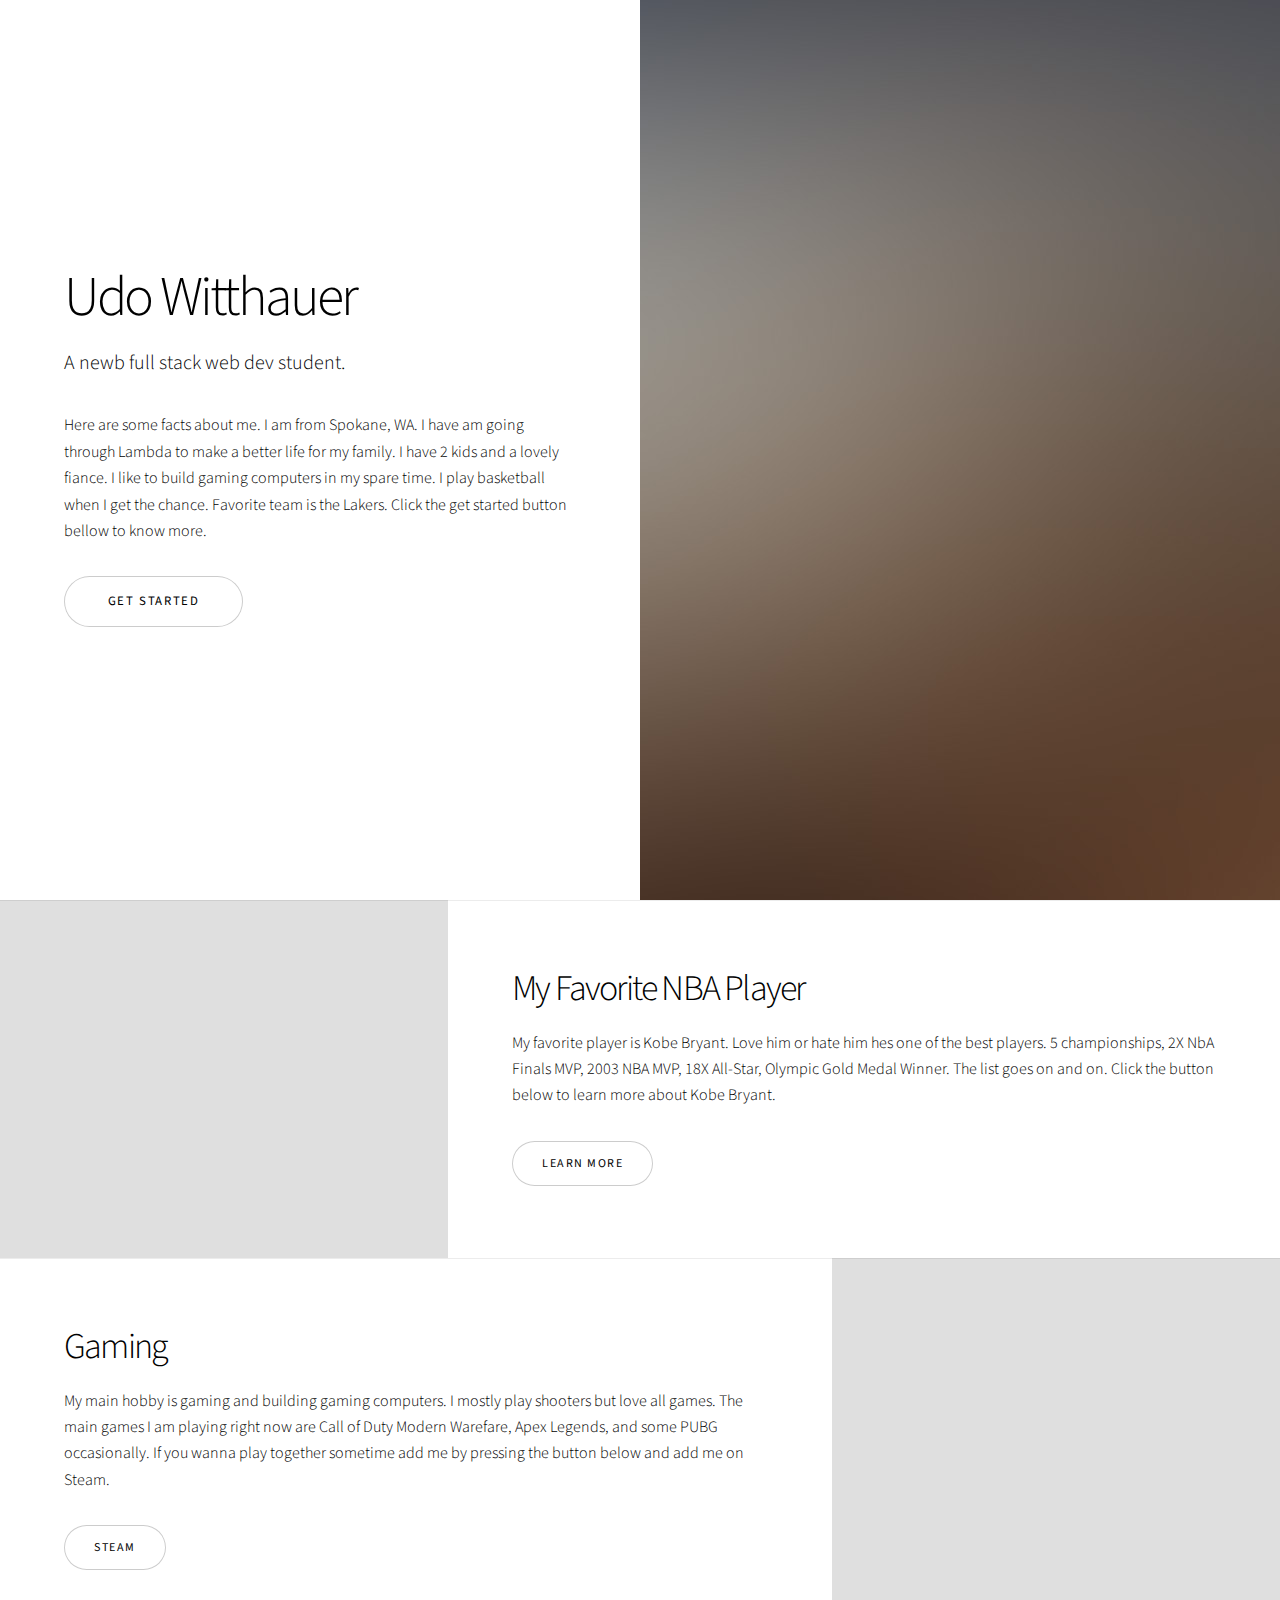
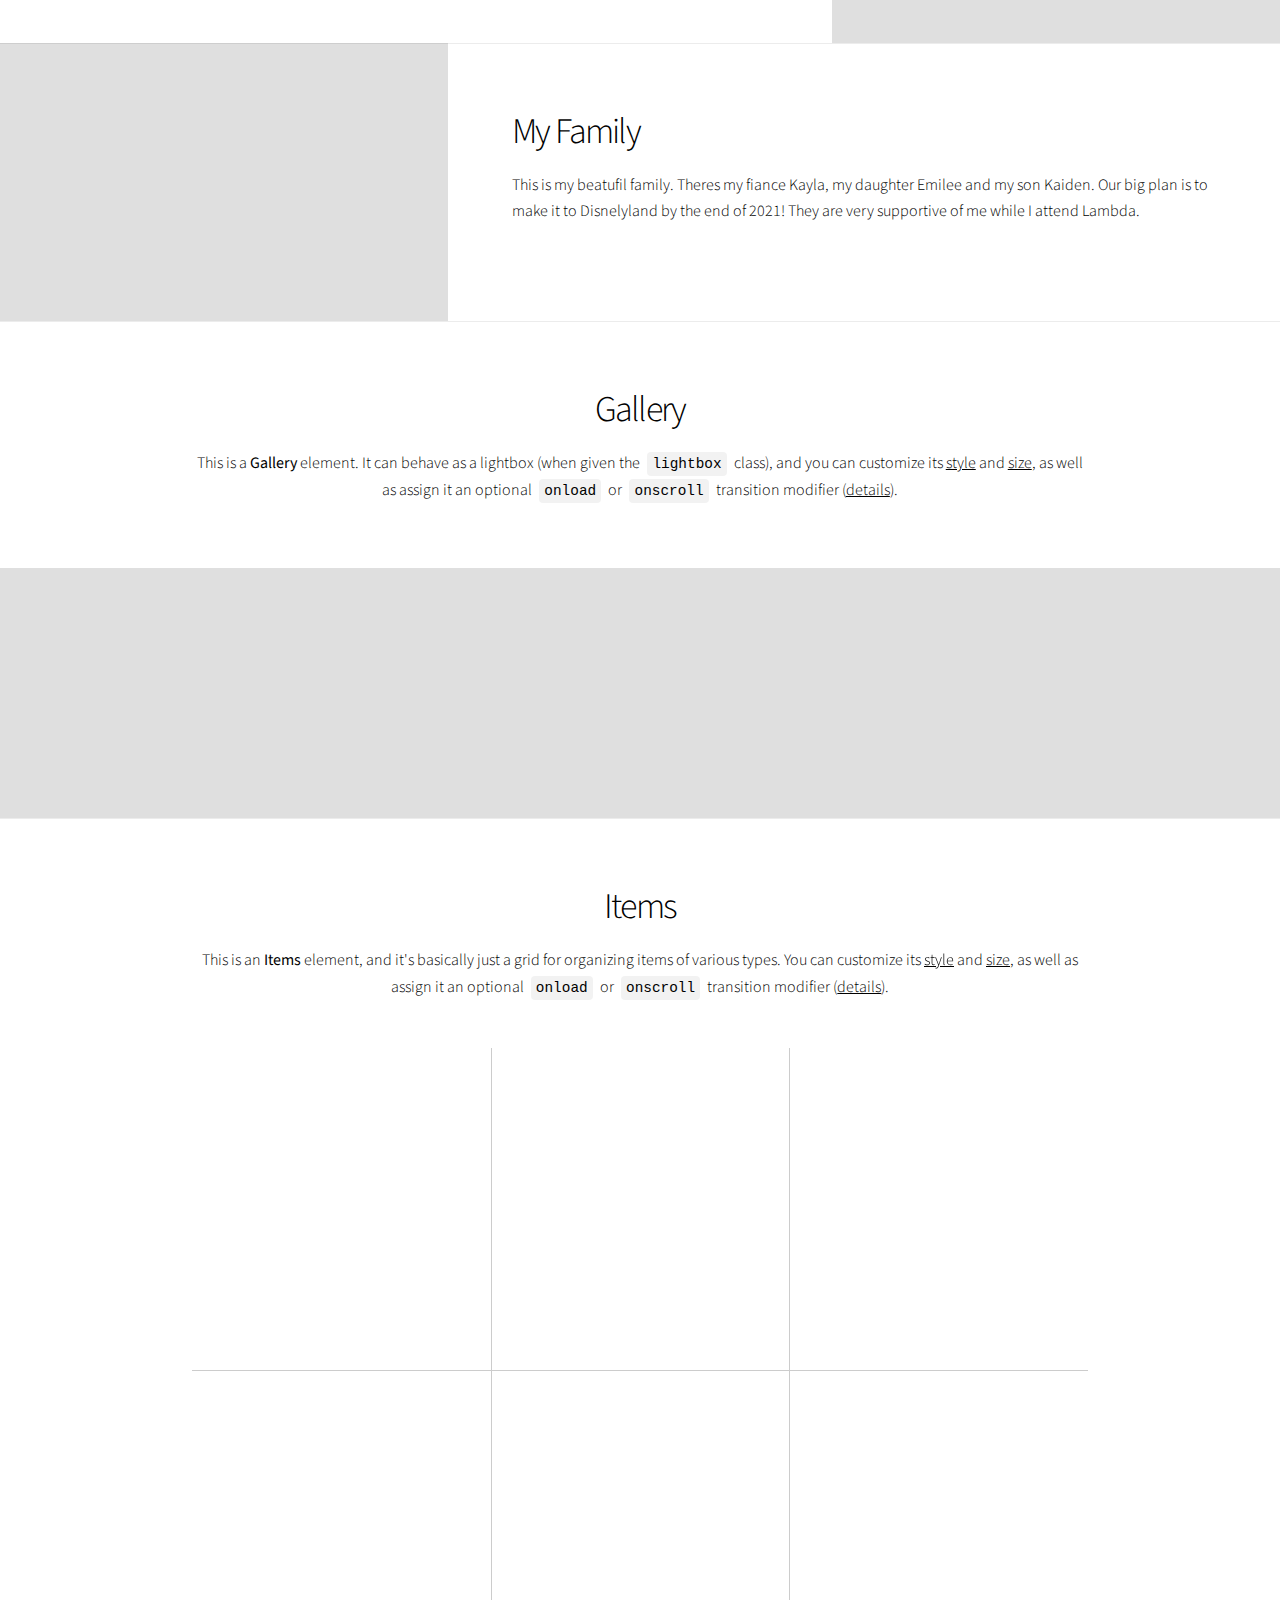
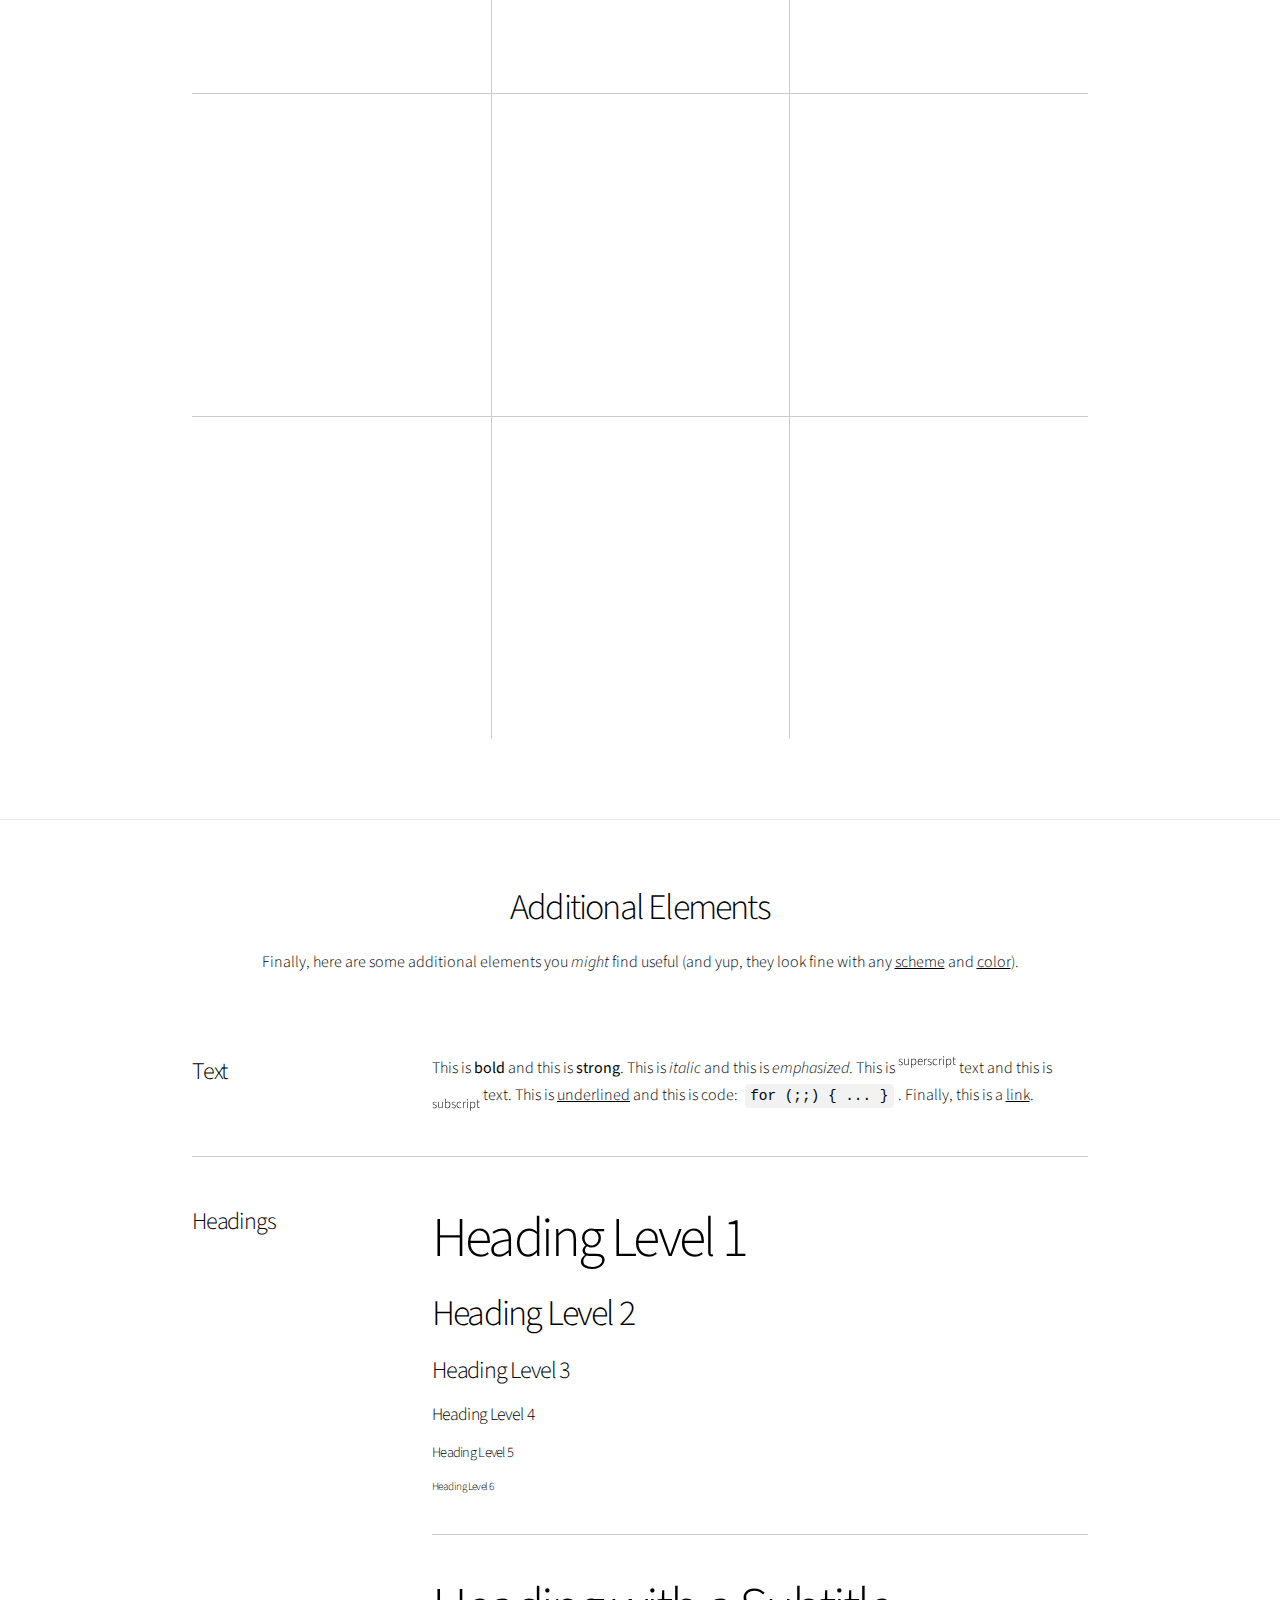
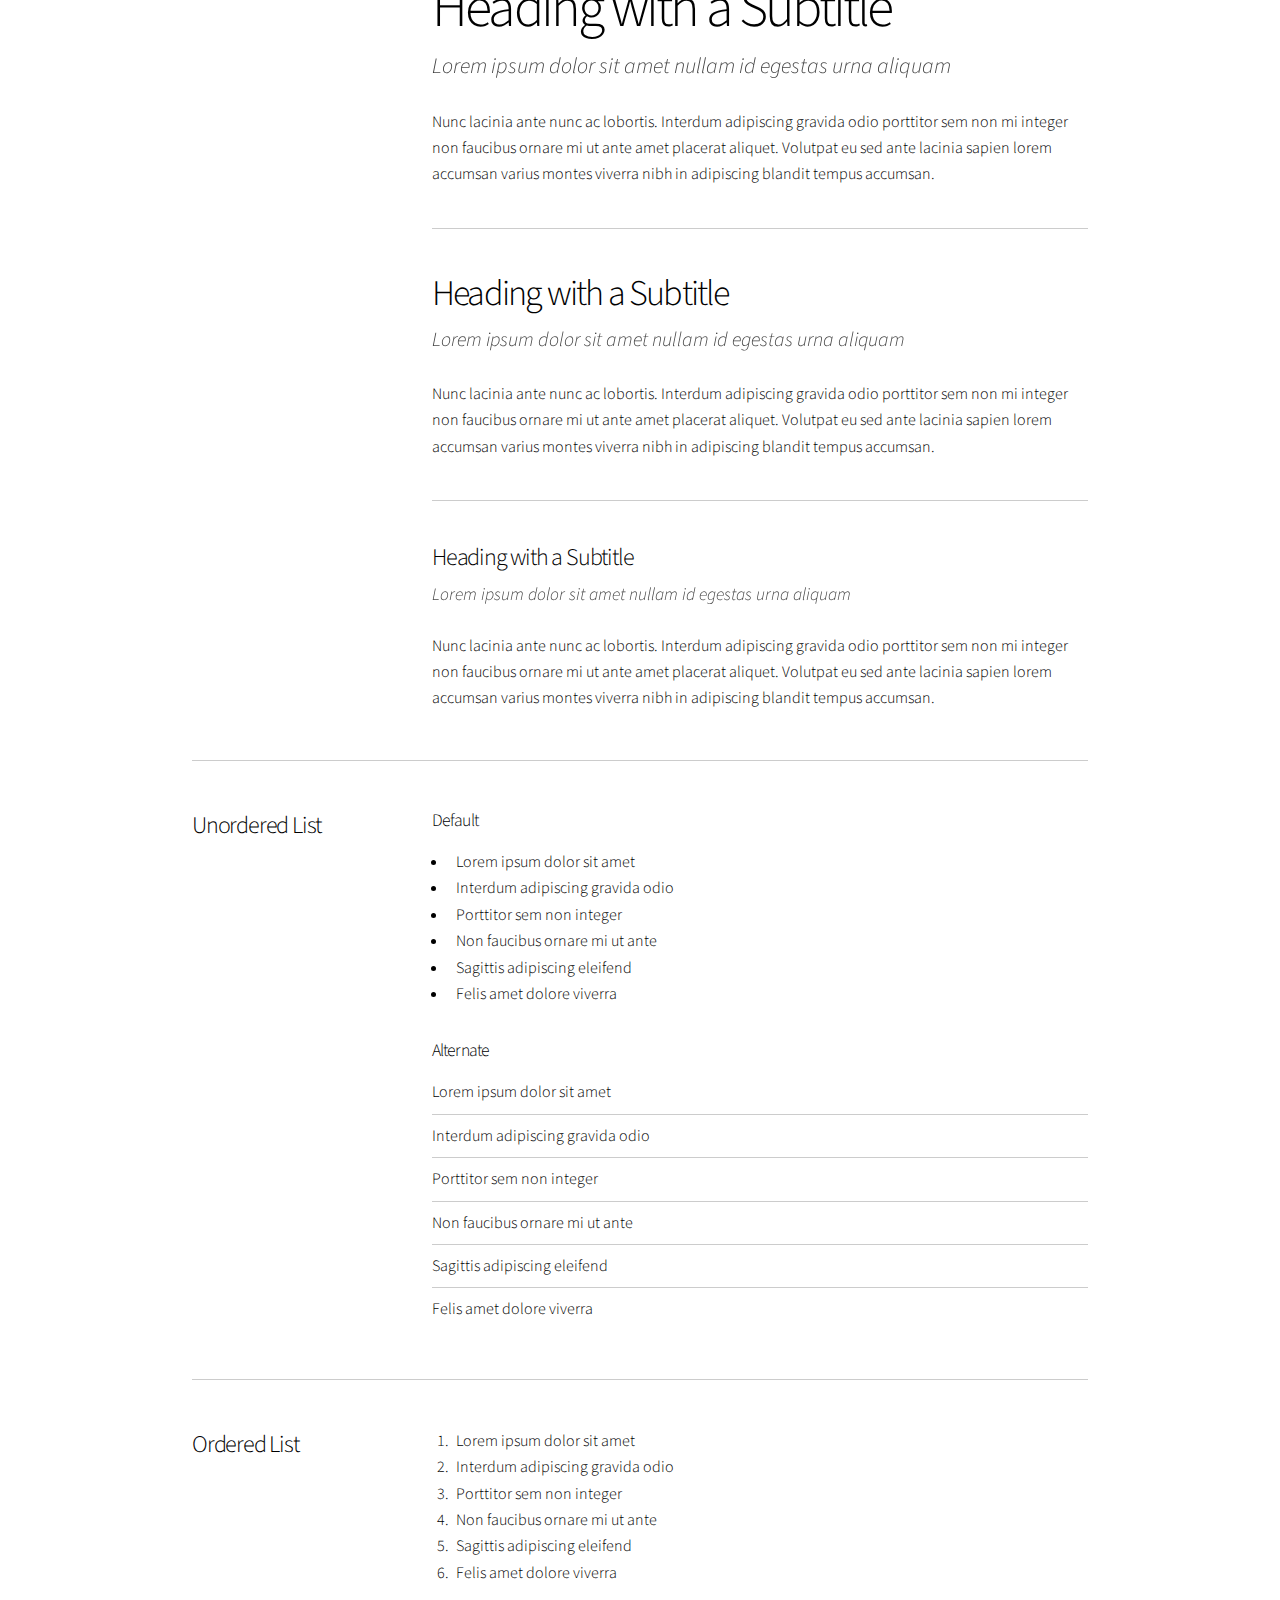
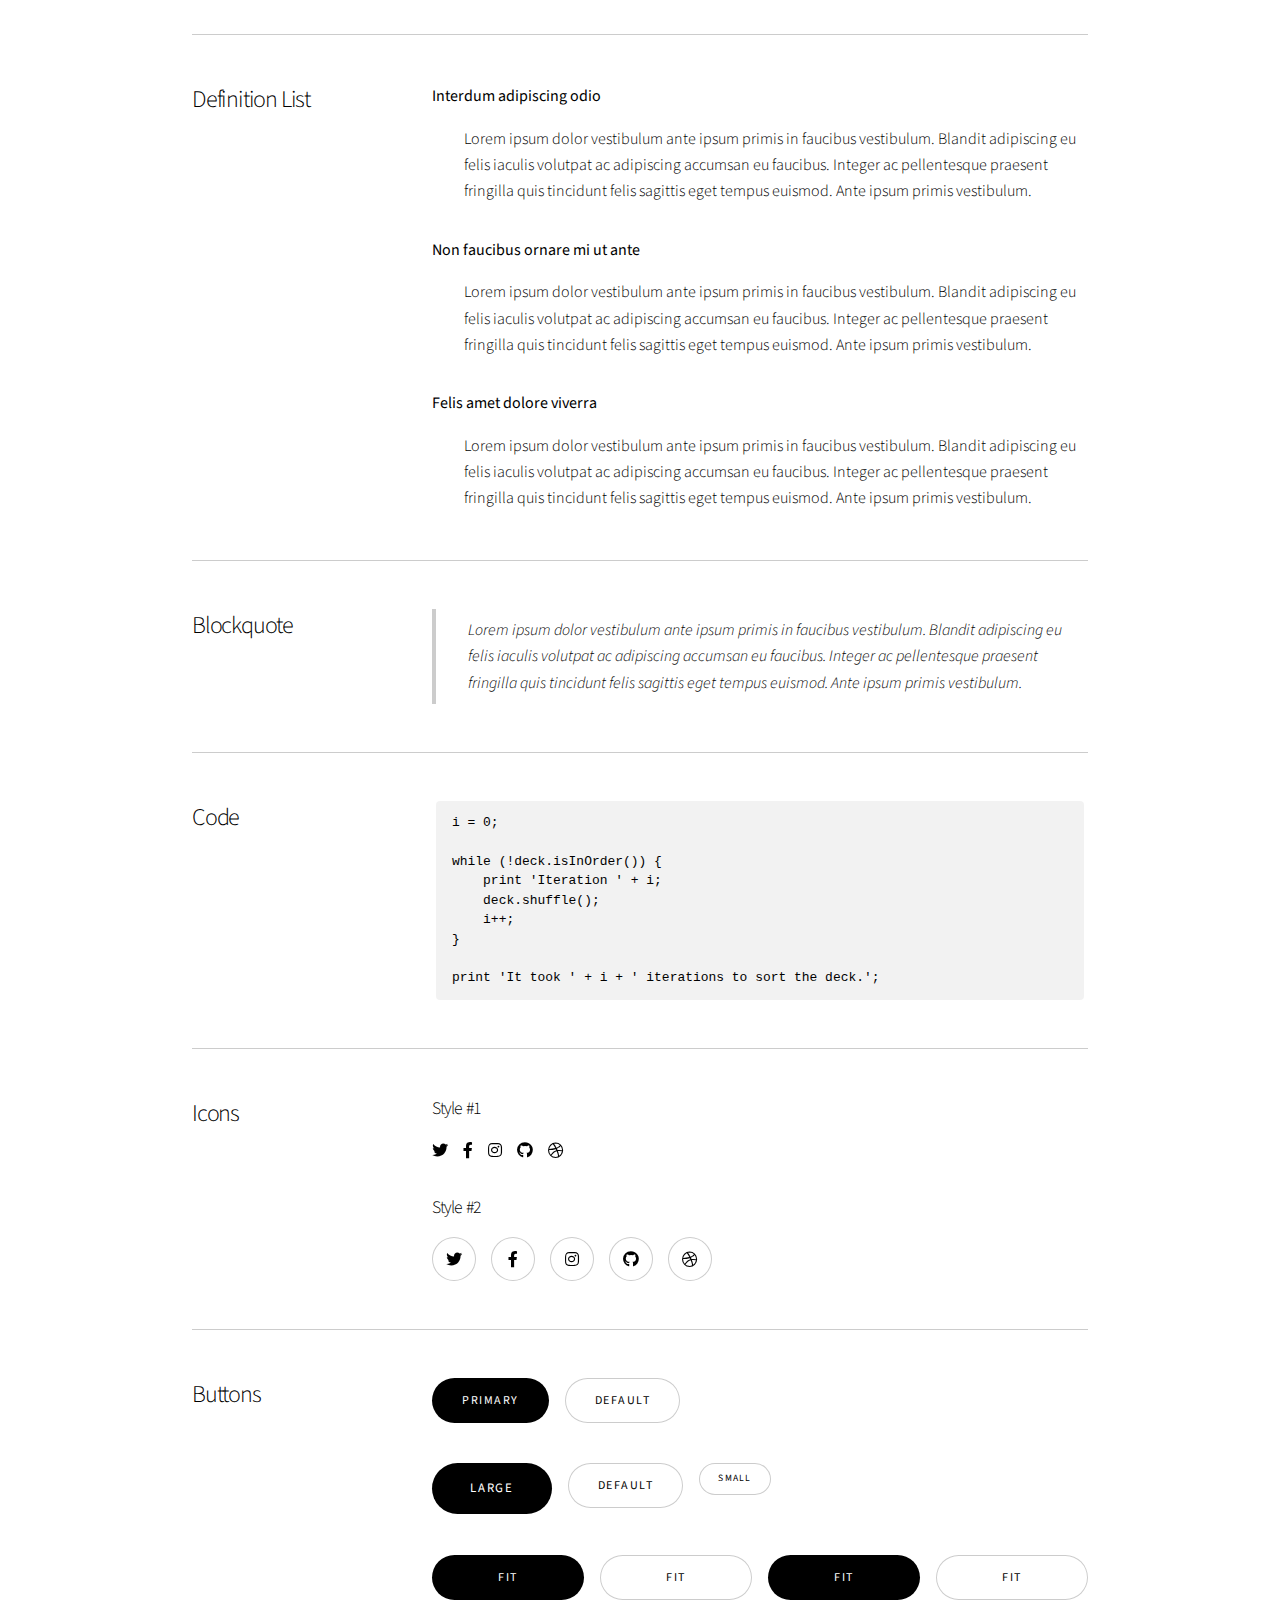
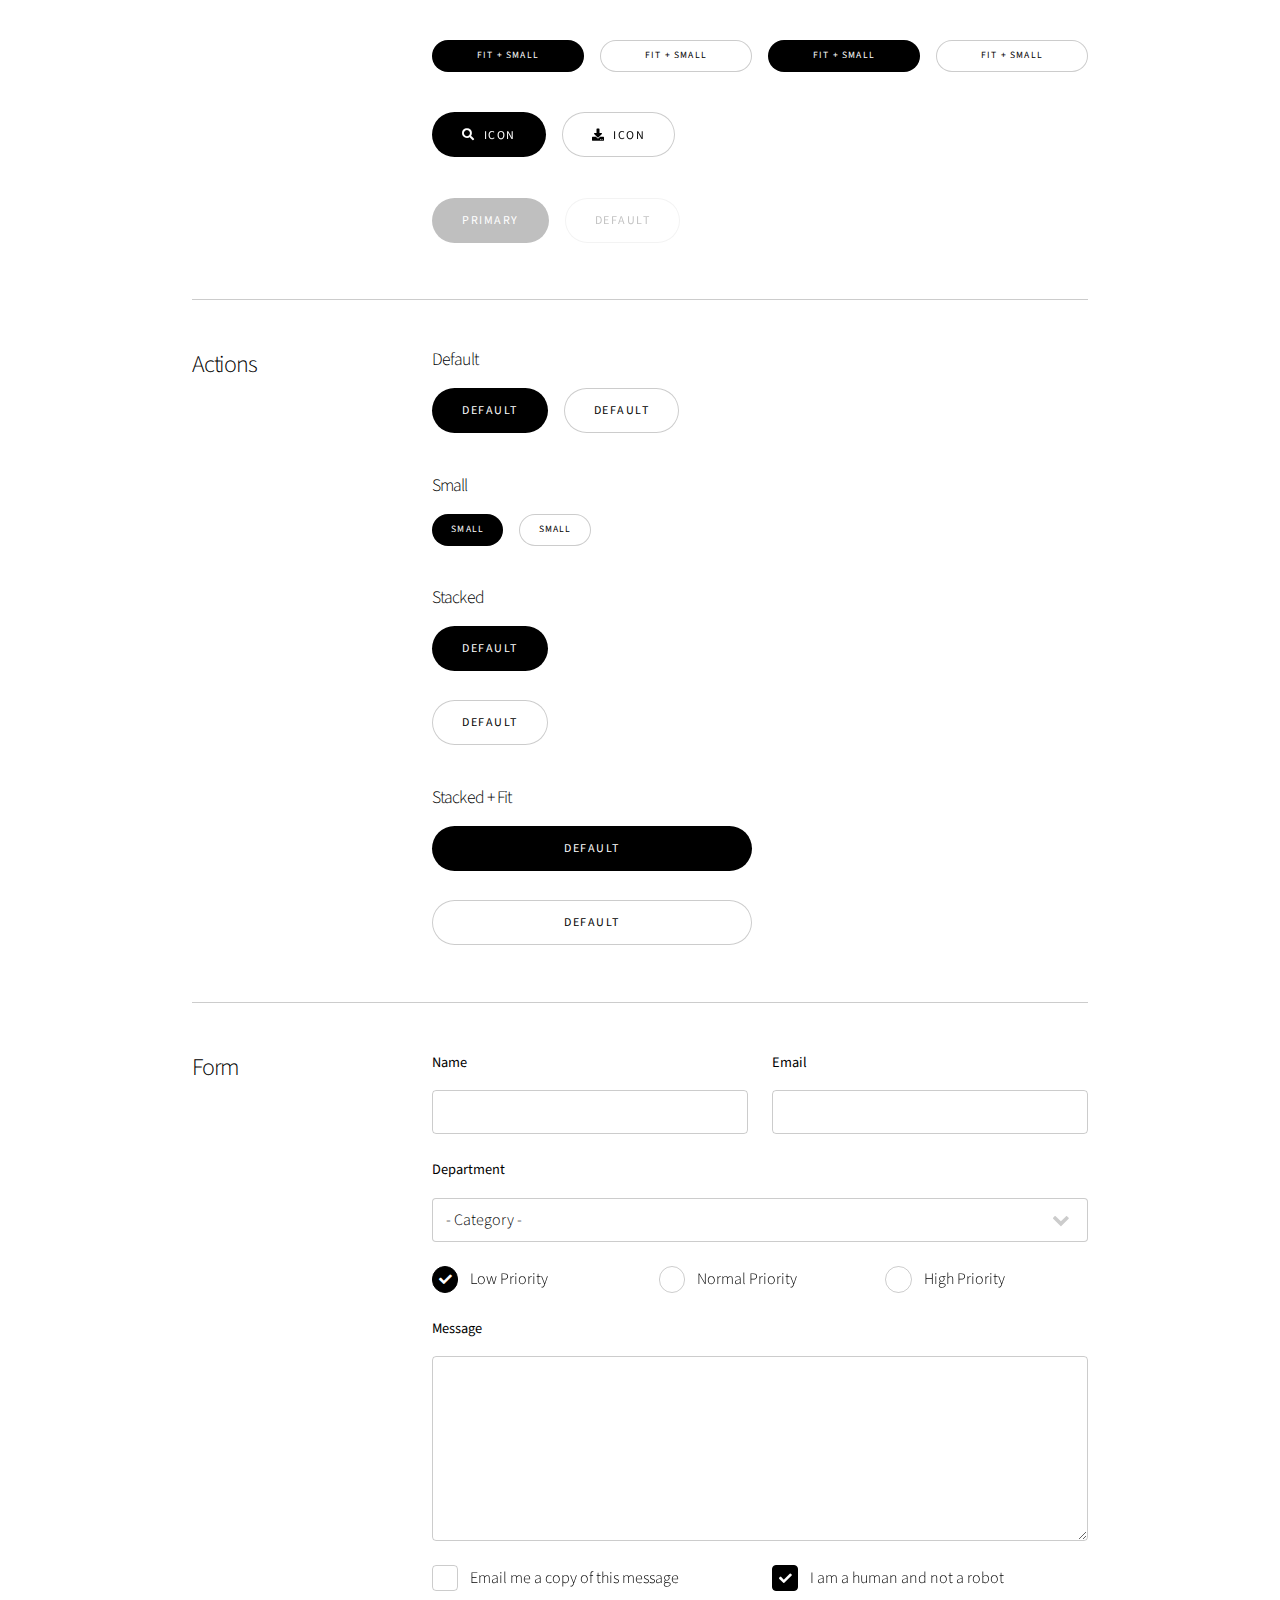
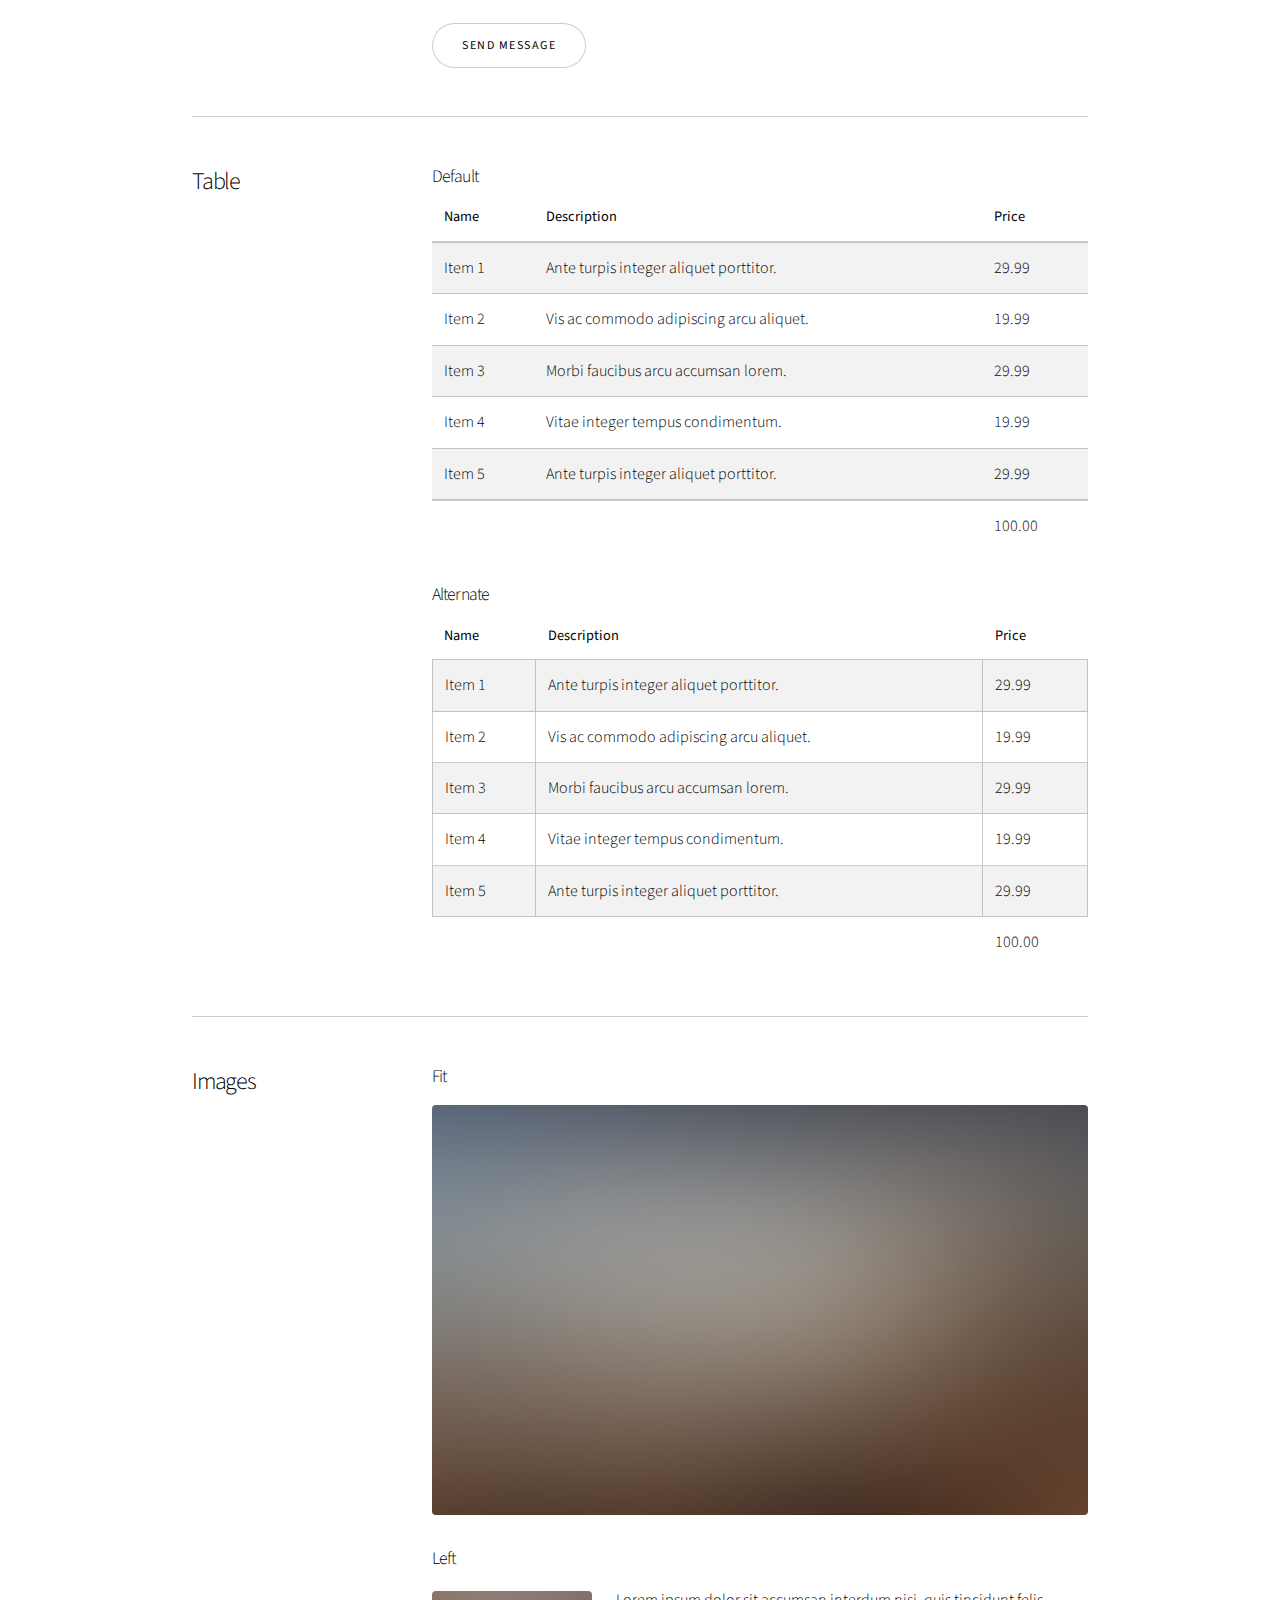
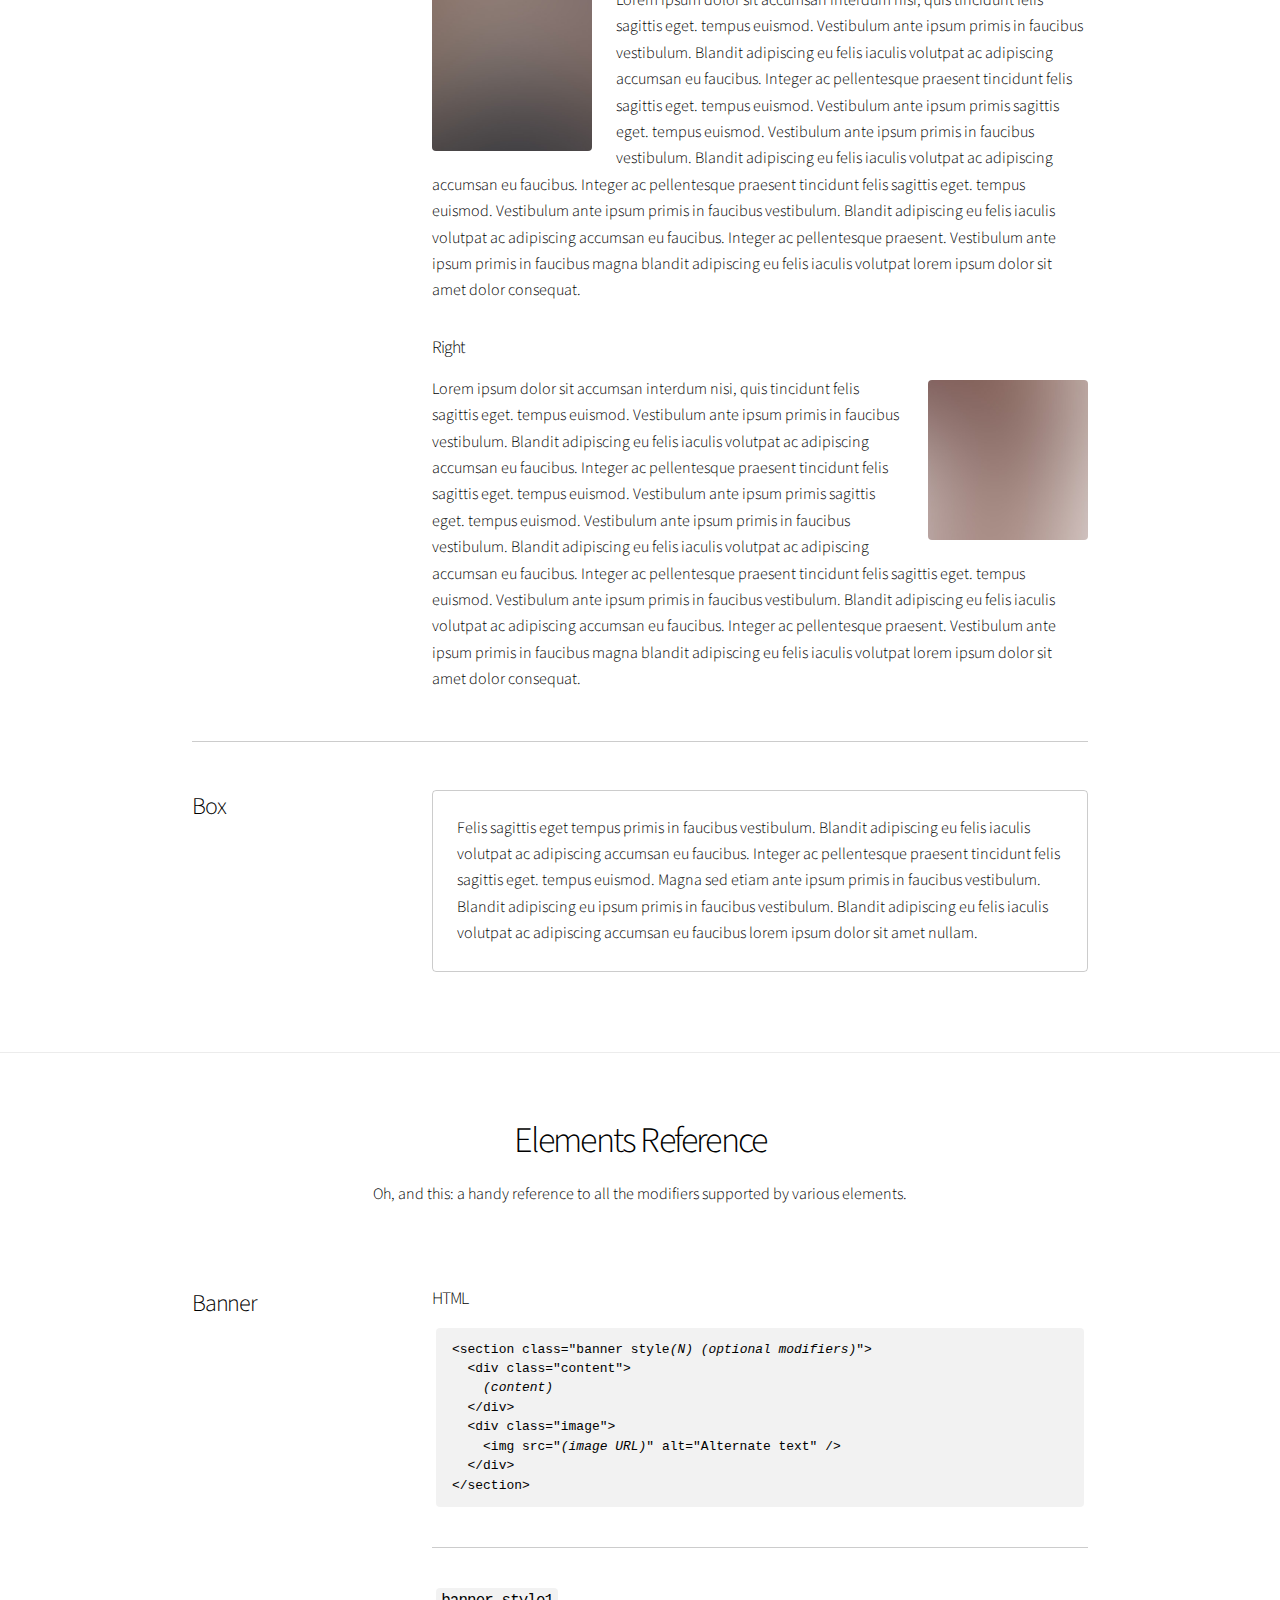
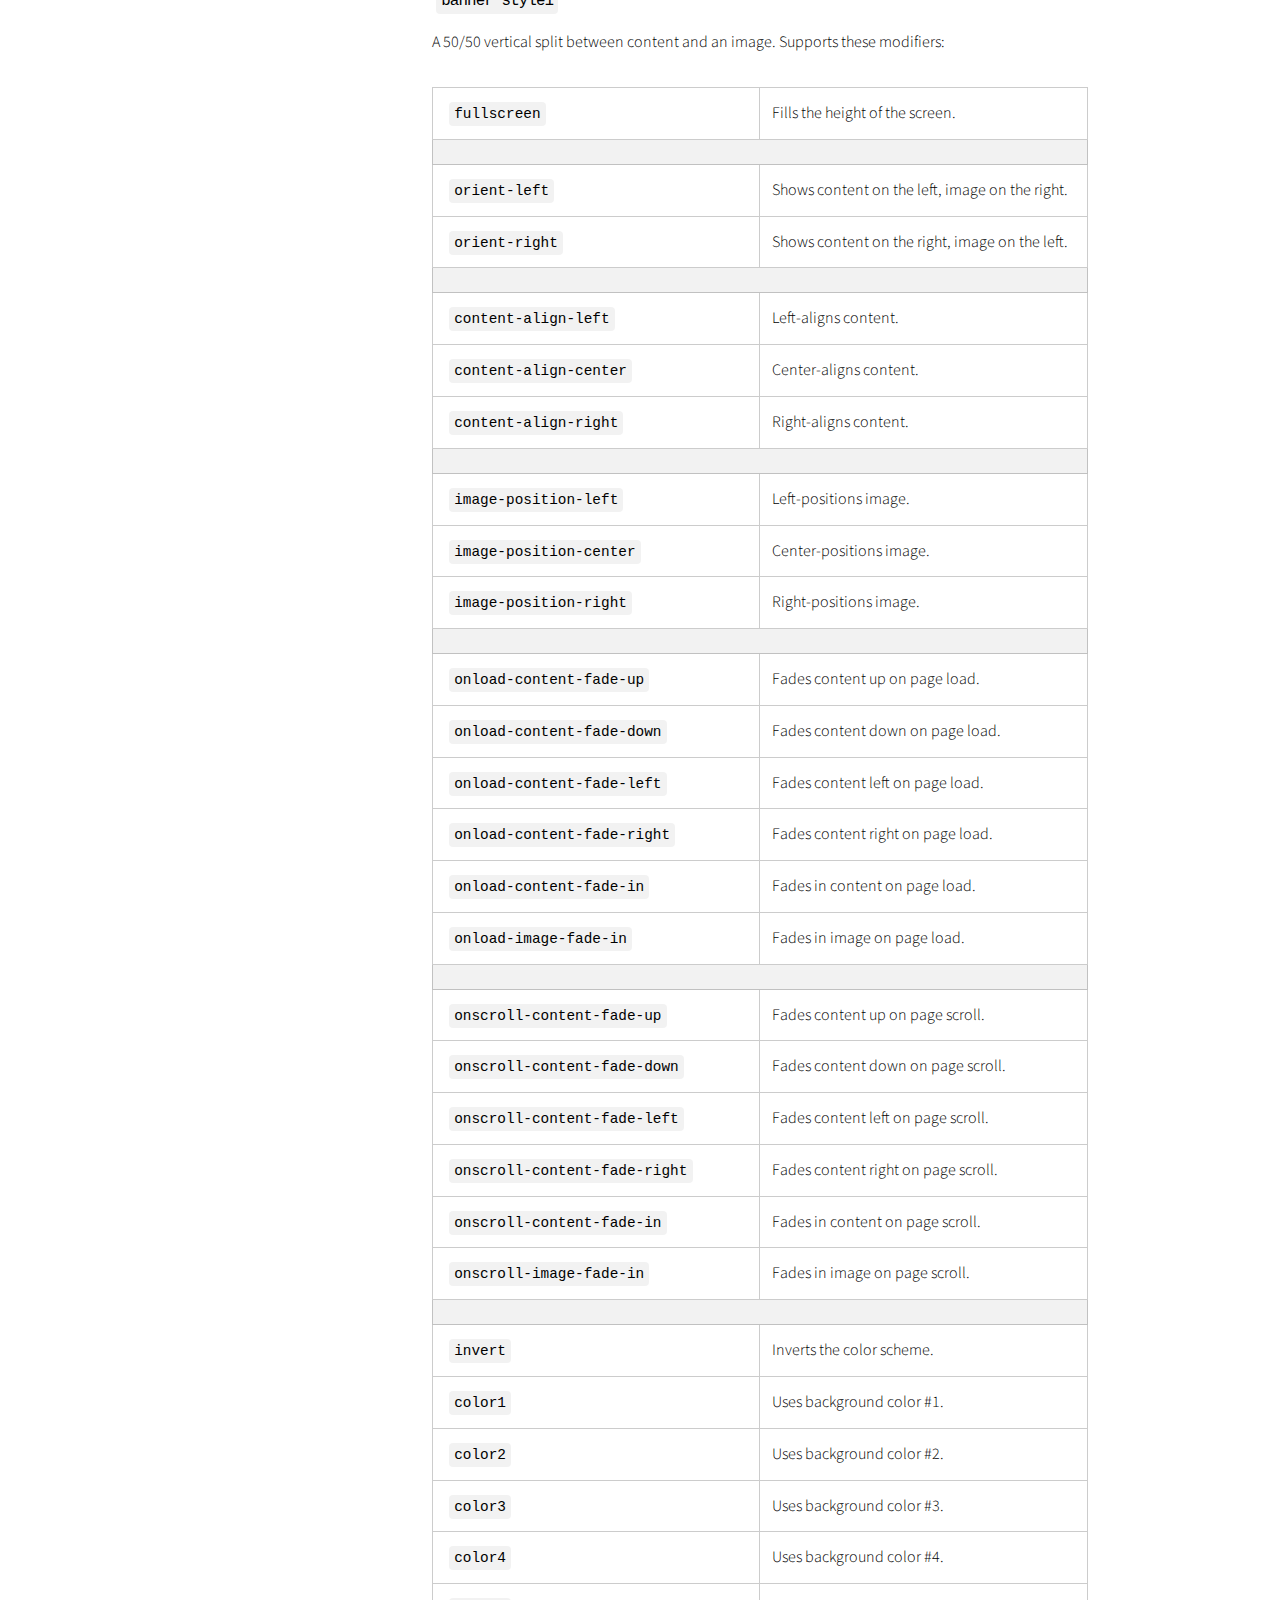
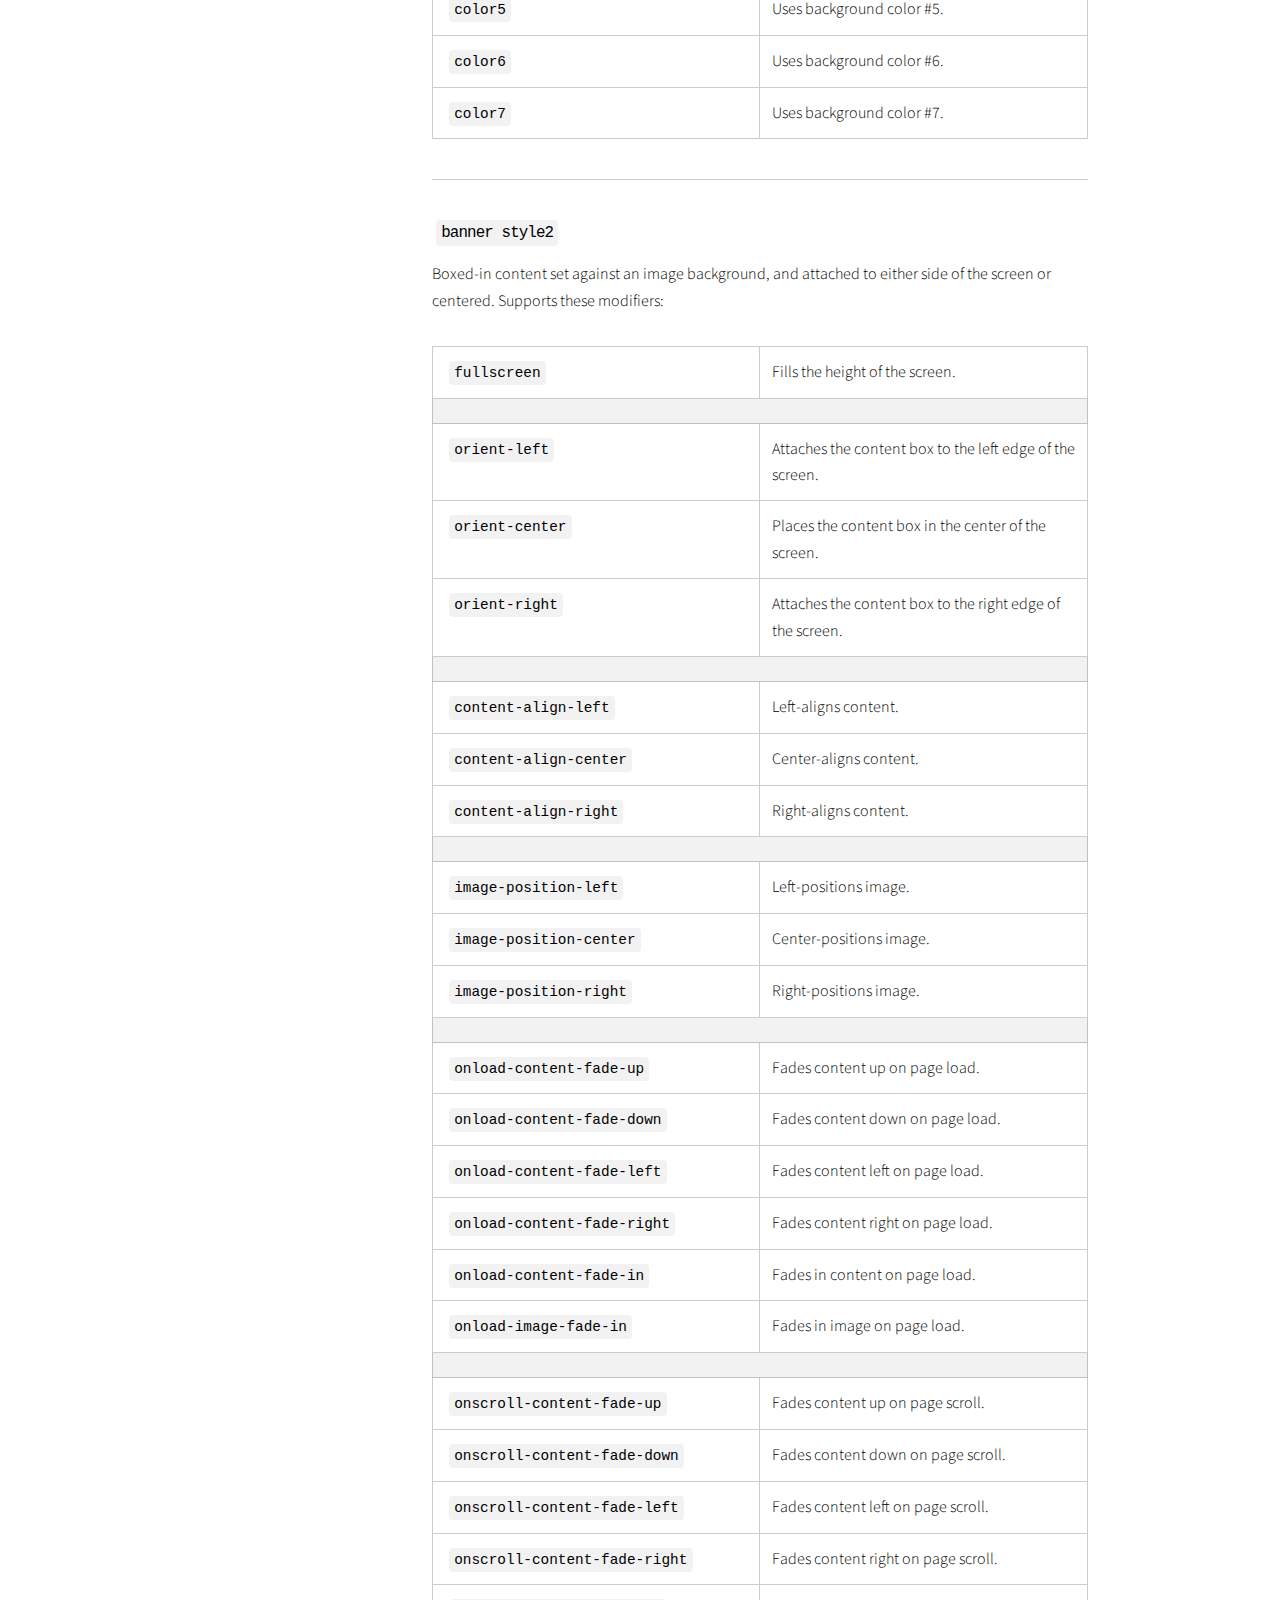
==== index-demo.html @ b86cc559 "udo-witthauer" ====
<!DOCTYPE HTML>
<!--
	Story by HTML5 UP
	html5up.net | @ajlkn
	Free for personal and commercial use under the CCA 3.0 license (html5up.net/license)

	Note: Only needed for demo purposes. Delete for production sites.
-->
<html>
	<head>
		<title>Story by HTML5 UP</title>
		<meta charset="utf-8" />
		<meta name="viewport" content="width=device-width, initial-scale=1, user-scalable=no" />
		<link rel="stylesheet" href="assets/css/main.css" />
		<noscript><link rel="stylesheet" href="assets/css/noscript.css" /></noscript>
	</head>
	<body class="is-preload">

		<!-- Wrapper -->
			<div id="wrapper" class="divided">

				<!-- Banner -->
					<section class="banner style1 orient-left content-align-left image-position-right fullscreen onload-image-fade-in onload-content-fade-right">
						<div class="content">
							<h1>Udo Witthauer</h1>
							<p class="major">A newb full stack web dev student.</p>
							<p>Here are some facts about me. I am from Spokane, WA. I have am going through Lambda to make a better life for my family. I have 2 kids and a lovely fiance. I like to build gaming computers in my spare time. I play basketball when I get the chance. Favorite team is the Lakers. Click the get started button bellow to know more. </p>
							<ul class="actions stacked">
								<li><a href="#first" class="button large wide smooth-scroll-middle">Get Started</a></li>
							</ul>
						</div>
						<div class="image">
							<img src="images/banner.jpg" alt="" />
						</div>
					</section>

				<!-- Spotlight -->
					<section class="spotlight style1 orient-right content-align-left image-position-center onscroll-image-fade-in" id="first">
						<div class="content">
							<h2>My Favorite NBA Player</h2>
							<p>My favorite player is Kobe Bryant. Love him or hate him hes one of the best players. 5 championships, 2X NbA Finals MVP, 2003 NBA MVP, 18X All-Star, Olympic Gold Medal Winner. The list goes on and on. Click the button below to learn more about Kobe Bryant.</p>
							<ul class="actions stacked">
								<li><a href="https://en.wikipedia.org/wiki/Kobe_Bryant" class="button">Learn More</a></li>
							</ul>
						</div>
						<div class="image">
							<img src="images/kobe.jpg" alt="kobe" />
						</div>
					</section>

				<!-- Spotlight -->
					<section class="spotlight style1 orient-left content-align-left image-position-center onscroll-image-fade-in">
						<div class="content">
							<h2>Gaming</h2>
							<p>My main hobby is gaming and building gaming computers. I mostly play shooters but love all games. The main games I am playing right now are Call of Duty Modern Warefare, Apex Legends, and some PUBG occasionally. If you wanna play together sometime add me by pressing the button below and add me on Steam.</p>
							<ul class="actions stacked">
								<li><a href="https://steamcommunity.com/id/udo1191/" class="button">Steam</a></li>
							</ul>
						</div>
						<div class="image">
							<img src="images/two-white-hyperx-ram-stick-2582928.jpg" alt="gaming computer" />
						</div>
					</section>

				<!-- Spotlight -->
					<section class="spotlight style1 orient-right content-align-left image-position-center onscroll-image-fade-in">
						<div class="content">
							<h2>My Family</h2>
							<p>This is my beatufil family. Theres my fiance Kayla, my daughter Emilee and my son Kaiden. Our big plan is to make it to Disnelyland by the end of 2021! They are very supportive of me while I attend Lambda.</p>
							<ul class="actions stacked">
							</ul>
						</div>
						<div class="image">
							<img class="family" src="images/family.jpg" alt="picture of family" />
						</div>
					</section>

				<!-- Gallery -->
					<section class="wrapper style1 align-center">
						<div class="inner">
							<h2>Gallery</h2>
							<p>This is a <strong>Gallery</strong> element. It can behave as a lightbox (when given the <code>lightbox</code> class), and you can customize its <span class="demo-controls">appearance with a number of modifiers</span>, as well as assign it an optional <code>onload</code> or <code>onscroll</code> transition modifier (<a href="#reference-gallery">details</a>).</p>
						</div>

						<!-- Gallery -->
							<div class="gallery style2 medium lightbox onscroll-fade-in">
								<article>
									<a href="images/gallery/fulls/01.jpg" class="image">
										<img src="images/gallery/thumbs/01.jpg" alt="" />
									</a>
									<div class="caption">
										<h3>Title</h3>
										<p>Lorem ipsum dolor amet, consectetur magna etiam elit. Etiam sed ultrices.</p>
										<ul class="actions fixed">
											<li><span class="button small">Details</span></li>
										</ul>
									</div>
								</article>
								<article>
									<a href="images/gallery/fulls/02.jpg" class="image">
										<img src="images/gallery/thumbs/02.jpg" alt="" />
									</a>
									<div class="caption">
										<h3>Title</h3>
										<p>Lorem ipsum dolor amet, consectetur magna etiam elit. Etiam sed ultrices.</p>
										<ul class="actions fixed">
											<li><span class="button small">Details</span></li>
										</ul>
									</div>
								</article>
								<article>
									<a href="images/gallery/fulls/03.jpg" class="image">
										<img src="images/gallery/thumbs/03.jpg" alt="" />
									</a>
									<div class="caption">
										<h3>Title</h3>
										<p>Lorem ipsum dolor amet, consectetur magna etiam elit. Etiam sed ultrices.</p>
										<ul class="actions fixed">
											<li><span class="button small">Details</span></li>
										</ul>
									</div>
								</article>
								<article>
									<a href="images/gallery/fulls/04.jpg" class="image">
										<img src="images/gallery/thumbs/04.jpg" alt="" />
									</a>
									<div class="caption">
										<h3>Title</h3>
										<p>Lorem ipsum dolor amet, consectetur magna etiam elit. Etiam sed ultrices.</p>
										<ul class="actions fixed">
											<li><span class="button small">Details</span></li>
										</ul>
									</div>
								</article>
								<article>
									<a href="images/gallery/fulls/05.jpg" class="image">
										<img src="images/gallery/thumbs/05.jpg" alt="" />
									</a>
									<div class="caption">
										<h3>Title</h3>
										<p>Lorem ipsum dolor amet, consectetur magna etiam elit. Etiam sed ultrices.</p>
										<ul class="actions fixed">
											<li><span class="button small">Details</span></li>
										</ul>
									</div>
								</article>
								<article>
									<a href="images/gallery/fulls/06.jpg" class="image">
										<img src="images/gallery/thumbs/06.jpg" alt="" />
									</a>
									<div class="caption">
										<h3>Title</h3>
										<p>Lorem ipsum dolor amet, consectetur magna etiam elit. Etiam sed ultrices.</p>
										<ul class="actions fixed">
											<li><span class="button small">Details</span></li>
										</ul>
									</div>
								</article>
								<article>
									<a href="images/gallery/fulls/07.jpg" class="image">
										<img src="images/gallery/thumbs/07.jpg" alt="" />
									</a>
									<div class="caption">
										<h3>Title</h3>
										<p>Lorem ipsum dolor amet, consectetur magna etiam elit. Etiam sed ultrices.</p>
										<ul class="actions fixed">
											<li><span class="button small">Details</span></li>
										</ul>
									</div>
								</article>
								<article>
									<a href="images/gallery/fulls/08.jpg" class="image">
										<img src="images/gallery/thumbs/08.jpg" alt="" />
									</a>
									<div class="caption">
										<h3>Title</h3>
										<p>Lorem ipsum dolor amet, consectetur magna etiam elit. Etiam sed ultrices.</p>
										<ul class="actions fixed">
											<li><span class="button small">Details</span></li>
										</ul>
									</div>
								</article>
								<article>
									<a href="images/gallery/fulls/09.jpg" class="image">
										<img src="images/gallery/thumbs/09.jpg" alt="" />
									</a>
									<div class="caption">
										<h3>Title</h3>
										<p>Lorem ipsum dolor amet, consectetur magna etiam elit. Etiam sed ultrices.</p>
										<ul class="actions fixed">
											<li><span class="button small">Details</span></li>
										</ul>
									</div>
								</article>
								<article>
									<a href="images/gallery/fulls/10.jpg" class="image">
										<img src="images/gallery/thumbs/10.jpg" alt="" />
									</a>
									<div class="caption">
										<h3>Title</h3>
										<p>Lorem ipsum dolor amet, consectetur magna etiam elit. Etiam sed ultrices.</p>
										<ul class="actions fixed">
											<li><span class="button small">Details</span></li>
										</ul>
									</div>
								</article>
								<article>
									<a href="images/gallery/fulls/11.jpg" class="image">
										<img src="images/gallery/thumbs/11.jpg" alt="" />
									</a>
									<div class="caption">
										<h3>Title</h3>
										<p>Lorem ipsum dolor amet, consectetur magna etiam elit. Etiam sed ultrices.</p>
										<ul class="actions fixed">
											<li><span class="button small">Details</span></li>
										</ul>
									</div>
								</article>
								<article>
									<a href="images/gallery/fulls/12.jpg" class="image">
										<img src="images/gallery/thumbs/12.jpg" alt="" />
									</a>
									<div class="caption">
										<h3>Title</h3>
										<p>Lorem ipsum dolor amet, consectetur magna etiam elit. Etiam sed ultrices.</p>
										<ul class="actions fixed">
											<li><span class="button small">Details</span></li>
										</ul>
									</div>
								</article>
							</div>

					</section>

				<!-- Items -->
					<section class="wrapper style1 align-center">
						<div class="inner">
							<h2>Items</h2>
							<p>This is an <strong>Items</strong> element, and it's basically just a grid for organizing items of various types. You can customize its <span class="demo-controls">appearance with a number of modifiers</span>, as well as assign it an optional <code>onload</code> or <code>onscroll</code> transition modifier (<a href="#reference-items">details</a>).</p>
							<div class="items style1 medium onscroll-fade-in">
								<section>
									<span class="icon style2 major fa-gem"></span>
									<h3>One</h3>
									<p>Lorem ipsum dolor sit amet, consectetur adipiscing elit. Morbi dui turpis, cursus eget orci amet aliquam congue semper. Etiam eget ultrices risus nec tempor elit.</p>
								</section>
								<section>
									<span class="icon solid style2 major fa-save"></span>
									<h3>Two</h3>
									<p>Lorem ipsum dolor sit amet, consectetur adipiscing elit. Morbi dui turpis, cursus eget orci amet aliquam congue semper. Etiam eget ultrices risus nec tempor elit.</p>
								</section>
								<section>
									<span class="icon solid style2 major fa-chart-bar"></span>
									<h3>Three</h3>
									<p>Lorem ipsum dolor sit amet, consectetur adipiscing elit. Morbi dui turpis, cursus eget orci amet aliquam congue semper. Etiam eget ultrices risus nec tempor elit.</p>
								</section>
								<section>
									<span class="icon solid style2 major fa-wifi"></span>
									<h3>Four</h3>
									<p>Lorem ipsum dolor sit amet, consectetur adipiscing elit. Morbi dui turpis, cursus eget orci amet aliquam congue semper. Etiam eget ultrices risus nec tempor elit.</p>
								</section>
								<section>
									<span class="icon solid style2 major fa-cog"></span>
									<h3>Five</h3>
									<p>Lorem ipsum dolor sit amet, consectetur adipiscing elit. Morbi dui turpis, cursus eget orci amet aliquam congue semper. Etiam eget ultrices risus nec tempor elit.</p>
								</section>
								<section>
									<span class="icon style2 major fa-paper-plane"></span>
									<h3>Six</h3>
									<p>Lorem ipsum dolor sit amet, consectetur adipiscing elit. Morbi dui turpis, cursus eget orci amet aliquam congue semper. Etiam eget ultrices risus nec tempor elit.</p>
								</section>
								<section>
									<span class="icon solid style2 major fa-desktop"></span>
									<h3>Seven</h3>
									<p>Lorem ipsum dolor sit amet, consectetur adipiscing elit. Morbi dui turpis, cursus eget orci amet aliquam congue semper. Etiam eget ultrices risus nec tempor elit.</p>
								</section>
								<section>
									<span class="icon solid style2 major fa-sync-alt"></span>
									<h3>Eight</h3>
									<p>Lorem ipsum dolor sit amet, consectetur adipiscing elit. Morbi dui turpis, cursus eget orci amet aliquam congue semper. Etiam eget ultrices risus nec tempor elit.</p>
								</section>
								<section>
									<span class="icon solid style2 major fa-hashtag"></span>
									<h3>Nine</h3>
									<p>Lorem ipsum dolor sit amet, consectetur adipiscing elit. Morbi dui turpis, cursus eget orci amet aliquam congue semper. Etiam eget ultrices risus nec tempor elit.</p>
								</section>
								<section>
									<span class="icon solid style2 major fa-bolt"></span>
									<h3>Ten</h3>
									<p>Lorem ipsum dolor sit amet, consectetur adipiscing elit. Morbi dui turpis, cursus eget orci amet aliquam congue semper. Etiam eget ultrices risus nec tempor elit.</p>
								</section>
								<section>
									<span class="icon style2 major fa-envelope"></span>
									<h3>Eleven</h3>
									<p>Lorem ipsum dolor sit amet, consectetur adipiscing elit. Morbi dui turpis, cursus eget orci amet aliquam congue semper. Etiam eget ultrices risus nec tempor elit.</p>
								</section>
								<section>
									<span class="icon solid style2 major fa-leaf"></span>
									<h3>Twelve</h3>
									<p>Lorem ipsum dolor sit amet, consectetur adipiscing elit. Morbi dui turpis, cursus eget orci amet aliquam congue semper. Etiam eget ultrices risus nec tempor elit.</p>
								</section>
							</div>
						</div>
					</section>

				<!-- Additional Elements -->
					<section class="wrapper style1 align-center">
						<div class="inner">
							<h2>Additional Elements</h2>
							<p>Finally, here are some additional elements you <em>might</em> find useful (and yup, they look fine with any <span class="demo-controls">appearance</span>).</p>
							<div class="index align-left">

								<!-- Text -->
									<section>
										<header>
											<h3>Text</h3>
										</header>
										<div class="content">

											<p>This is <b>bold</b> and this is <strong>strong</strong>. This is <i>italic</i> and this is <em>emphasized</em>.
											This is <sup>superscript</sup> text and this is <sub>subscript</sub> text.
											This is <u>underlined</u> and this is code: <code>for (;;) { ... }</code>.
											Finally, this is a <a href="#">link</a>.</p>

										</div>
									</section>

								<!-- Heading -->
									<section>
										<header>
											<h3>Headings</h3>
										</header>
										<div class="content">

											<h1>Heading Level 1</h1>
											<h2>Heading Level 2</h2>
											<h3>Heading Level 3</h3>
											<h4>Heading Level 4</h4>
											<h5>Heading Level 5</h5>
											<h6>Heading Level 6</h6>

											<hr />

											<header>
												<h1>Heading with a Subtitle</h1>
												<p>Lorem ipsum dolor sit amet nullam id egestas urna aliquam</p>
											</header>
											<p>Nunc lacinia ante nunc ac lobortis. Interdum adipiscing gravida odio porttitor sem non mi integer non faucibus ornare mi ut ante amet placerat aliquet. Volutpat eu sed ante lacinia sapien lorem accumsan varius montes viverra nibh in adipiscing blandit tempus accumsan.</p>

											<hr />

											<header>
												<h2>Heading with a Subtitle</h2>
												<p>Lorem ipsum dolor sit amet nullam id egestas urna aliquam</p>
											</header>
											<p>Nunc lacinia ante nunc ac lobortis. Interdum adipiscing gravida odio porttitor sem non mi integer non faucibus ornare mi ut ante amet placerat aliquet. Volutpat eu sed ante lacinia sapien lorem accumsan varius montes viverra nibh in adipiscing blandit tempus accumsan.</p>

											<hr />

											<header>
												<h3>Heading with a Subtitle</h3>
												<p>Lorem ipsum dolor sit amet nullam id egestas urna aliquam</p>
											</header>
											<p>Nunc lacinia ante nunc ac lobortis. Interdum adipiscing gravida odio porttitor sem non mi integer non faucibus ornare mi ut ante amet placerat aliquet. Volutpat eu sed ante lacinia sapien lorem accumsan varius montes viverra nibh in adipiscing blandit tempus accumsan.</p>

										</div>
									</section>

								<!-- Unordered List -->
									<section>
										<header>
											<h3>Unordered List</h3>
										</header>
										<div class="content">

											<h4>Default</h4>
											<ul>
												<li>Lorem ipsum dolor sit amet</li>
												<li>Interdum adipiscing gravida odio</li>
												<li>Porttitor sem non integer</li>
												<li>Non faucibus ornare mi ut ante</li>
												<li>Sagittis adipiscing eleifend</li>
												<li>Felis amet dolore viverra</li>
											</ul>

											<h4>Alternate</h4>
											<ul class="alt">
												<li>Lorem ipsum dolor sit amet</li>
												<li>Interdum adipiscing gravida odio</li>
												<li>Porttitor sem non integer</li>
												<li>Non faucibus ornare mi ut ante</li>
												<li>Sagittis adipiscing eleifend</li>
												<li>Felis amet dolore viverra</li>
											</ul>

										</div>
									</section>

								<!-- Ordered List -->
									<section>
										<header>
											<h3>Ordered List</h3>
										</header>
										<div class="content">

											<ol>
												<li>Lorem ipsum dolor sit amet</li>
												<li>Interdum adipiscing gravida odio</li>
												<li>Porttitor sem non integer</li>
												<li>Non faucibus ornare mi ut ante</li>
												<li>Sagittis adipiscing eleifend</li>
												<li>Felis amet dolore viverra</li>
											</ol>

										</div>
									</section>

								<!-- Definition List -->
									<section>
										<header>
											<h3>Definition List</h3>
										</header>
										<div class="content">

											<dl>
												<dt>Interdum adipiscing odio</dt>
												<dd>
													<p>Lorem ipsum dolor vestibulum ante ipsum primis in faucibus vestibulum. Blandit adipiscing eu felis iaculis volutpat ac adipiscing accumsan eu faucibus. Integer ac pellentesque praesent fringilla quis tincidunt felis sagittis eget tempus euismod. Ante ipsum primis vestibulum.</p>
												</dd>
												<dt>Non faucibus ornare mi ut ante</dt>
												<dd>
													<p>Lorem ipsum dolor vestibulum ante ipsum primis in faucibus vestibulum. Blandit adipiscing eu felis iaculis volutpat ac adipiscing accumsan eu faucibus. Integer ac pellentesque praesent fringilla quis tincidunt felis sagittis eget tempus euismod. Ante ipsum primis vestibulum.</p>
												</dd>
												<dt>Felis amet dolore viverra</dt>
												<dd>
													<p>Lorem ipsum dolor vestibulum ante ipsum primis in faucibus vestibulum. Blandit adipiscing eu felis iaculis volutpat ac adipiscing accumsan eu faucibus. Integer ac pellentesque praesent fringilla quis tincidunt felis sagittis eget tempus euismod. Ante ipsum primis vestibulum.</p>
												</dd>
											</dl>

										</div>
									</section>

								<!-- Blockquote -->
									<section>
										<header>
											<h3>Blockquote</h3>
										</header>
										<div class="content">

											<blockquote>Lorem ipsum dolor vestibulum ante ipsum primis in faucibus vestibulum. Blandit adipiscing eu felis iaculis volutpat ac adipiscing accumsan eu faucibus. Integer ac pellentesque praesent fringilla quis tincidunt felis sagittis eget tempus euismod. Ante ipsum primis vestibulum.</blockquote>

										</div>
									</section>

								<!-- Code -->
									<section>
										<header>
											<h3>Code</h3>
										</header>
										<div class="content">

											<pre><code>i = 0;

while (!deck.isInOrder()) {
    print 'Iteration ' + i;
    deck.shuffle();
    i++;
}

print 'It took ' + i + ' iterations to sort the deck.';
</code></pre>

										</div>
									</section>

								<!-- Icons -->
									<section>
										<header>
											<h3>Icons</h3>
										</header>
										<div class="content">

											<h4>Style #1</h4>
											<ul class="icons">
												<li><a href="#" class="icon brands style1 fa-twitter"><span class="label">Twitter</span></a></li>
												<li><a href="#" class="icon brands style1 fa-facebook-f"><span class="label">Facebook</span></a></li>
												<li><a href="#" class="icon brands style1 fa-instagram"><span class="label">Instagram</span></a></li>
												<li><a href="#" class="icon brands style1 fa-github"><span class="label">Github</span></a></li>
												<li><a href="#" class="icon brands style1 fa-dribbble"><span class="label">Dribbble</span></a></li>
											</ul>

											<h4>Style #2</h4>
											<ul class="icons">
												<li><a href="#" class="icon brands style2 fa-twitter"><span class="label">Twitter</span></a></li>
												<li><a href="#" class="icon brands style2 fa-facebook-f"><span class="label">Facebook</span></a></li>
												<li><a href="#" class="icon brands style2 fa-instagram"><span class="label">Instagram</span></a></li>
												<li><a href="#" class="icon brands style2 fa-github"><span class="label">Github</span></a></li>
												<li><a href="#" class="icon brands style2 fa-dribbble"><span class="label">Dribbble</span></a></li>
											</ul>

										</div>
									</section>

								<!-- Buttons -->
									<section>
										<header>
											<h3>Buttons</h3>
										</header>
										<div class="content">

											<ul class="actions">
												<li><a href="#" class="button primary">Primary</a></li>
												<li><a href="#" class="button">Default</a></li>
											</ul>
											<ul class="actions">
												<li><a href="#" class="button primary large">Large</a></li>
												<li><a href="#" class="button">Default</a></li>
												<li><a href="#" class="button small">Small</a></li>
											</ul>
											<ul class="actions fit">
												<li><a href="#" class="button primary fit">Fit</a></li>
												<li><a href="#" class="button fit">Fit</a></li>
												<li><a href="#" class="button primary fit">Fit</a></li>
												<li><a href="#" class="button fit">Fit</a></li>
											</ul>
											<ul class="actions fit small">
												<li><a href="#" class="button primary fit small">Fit + Small</a></li>
												<li><a href="#" class="button fit small">Fit + Small</a></li>
												<li><a href="#" class="button primary fit small">Fit + Small</a></li>
												<li><a href="#" class="button fit small">Fit + Small</a></li>
											</ul>
											<ul class="actions">
												<li><a href="#" class="button primary icon solid fa-search">Icon</a></li>
												<li><a href="#" class="button icon solid fa-download">Icon</a></li>
											</ul>
											<ul class="actions">
												<li><span class="button primary disabled">Primary</span></li>
												<li><span class="button disabled">Default</span></li>
											</ul>

										</div>
									</section>

								<!-- Actions -->
									<section>
										<header>
											<h3>Actions</h3>
										</header>
										<div class="content">

											<h4>Default</h4>
											<ul class="actions">
												<li><a href="#" class="button primary">Default</a></li>
												<li><a href="#" class="button">Default</a></li>
											</ul>

											<h4>Small</h4>
											<ul class="actions small">
												<li><a href="#" class="button primary small">Small</a></li>
												<li><a href="#" class="button small">Small</a></li>
											</ul>

											<h4>Stacked</h4>
											<ul class="actions stacked">
												<li><a href="#" class="button primary">Default</a></li>
												<li><a href="#" class="button">Default</a></li>
											</ul>

											<h4>Stacked + Fit</h4>
											<ul class="actions stacked">
												<li><a href="#" class="button primary fit">Default</a></li>
												<li><a href="#" class="button fit">Default</a></li>
											</ul>

										</div>
									</section>

								<!-- Form -->
									<section>
										<header>
											<h3>Form</h3>
										</header>
										<div class="content">

											<form method="post" action="#">
												<div class="fields">
													<div class="field half">
														<label for="name">Name</label>
														<input type="text" name="name" id="name" value="" />
													</div>
													<div class="field half">
														<label for="email">Email</label>
														<input type="email" name="email" id="email" value="" />
													</div>
													<div class="field">
														<label for="department">Department</label>
														<select name="department" id="department">
															<option value="">- Category -</option>
															<option value="1">Manufacturing</option>
															<option value="2">Shipping</option>
															<option value="3">Administration</option>
															<option value="4">Human Resources</option>
														</select>
													</div>
													<div class="field third">
														<input type="radio" id="priority-low" name="priority" checked />
														<label for="priority-low">Low Priority</label>
													</div>
													<div class="field third">
														<input type="radio" id="priority-normal" name="priority" />
														<label for="priority-normal">Normal Priority</label>
													</div>
													<div class="field third">
														<input type="radio" id="priority-high" name="priority" />
														<label for="priority-high">High Priority</label>
													</div>
													<div class="field">
														<label for="message">Message</label>
														<textarea name="message" id="message" rows="6"></textarea>
													</div>
													<div class="field half">
														<input type="checkbox" id="copy" name="copy" />
														<label for="copy">Email me a copy of this message</label>
													</div>
													<div class="field half">
														<input type="checkbox" id="human" name="human" checked />
														<label for="human">I am a human and not a robot</label>
													</div>
												</div>
												<ul class="actions">
													<li><input type="submit" name="submit" id="submit" value="Send Message" /></li>
												</ul>
											</form>

										</div>
									</section>

								<!-- Table -->
									<section>
										<header>
											<h3>Table</h3>
										</header>
										<div class="content">

											<h4>Default</h4>
											<div class="table-wrapper">
												<table>
													<thead>
														<tr>
															<th>Name</th>
															<th>Description</th>
															<th>Price</th>
														</tr>
													</thead>
													<tbody>
														<tr>
															<td>Item 1</td>
															<td>Ante turpis integer aliquet porttitor.</td>
															<td>29.99</td>
														</tr>
														<tr>
															<td>Item 2</td>
															<td>Vis ac commodo adipiscing arcu aliquet.</td>
															<td>19.99</td>
														</tr>
														<tr>
															<td>Item 3</td>
															<td> Morbi faucibus arcu accumsan lorem.</td>
															<td>29.99</td>
														</tr>
														<tr>
															<td>Item 4</td>
															<td>Vitae integer tempus condimentum.</td>
															<td>19.99</td>
														</tr>
														<tr>
															<td>Item 5</td>
															<td>Ante turpis integer aliquet porttitor.</td>
															<td>29.99</td>
														</tr>
													</tbody>
													<tfoot>
														<tr>
															<td colspan="2"></td>
															<td>100.00</td>
														</tr>
													</tfoot>
												</table>
											</div>

											<h4>Alternate</h4>
											<div class="table-wrapper">
												<table class="alt">
													<thead>
														<tr>
															<th>Name</th>
															<th>Description</th>
															<th>Price</th>
														</tr>
													</thead>
													<tbody>
														<tr>
															<td>Item 1</td>
															<td>Ante turpis integer aliquet porttitor.</td>
															<td>29.99</td>
														</tr>
														<tr>
															<td>Item 2</td>
															<td>Vis ac commodo adipiscing arcu aliquet.</td>
															<td>19.99</td>
														</tr>
														<tr>
															<td>Item 3</td>
															<td> Morbi faucibus arcu accumsan lorem.</td>
															<td>29.99</td>
														</tr>
														<tr>
															<td>Item 4</td>
															<td>Vitae integer tempus condimentum.</td>
															<td>19.99</td>
														</tr>
														<tr>
															<td>Item 5</td>
															<td>Ante turpis integer aliquet porttitor.</td>
															<td>29.99</td>
														</tr>
													</tbody>
													<tfoot>
														<tr>
															<td colspan="2"></td>
															<td>100.00</td>
														</tr>
													</tfoot>
												</table>
											</div>

										</div>
									</section>

								<!-- Images -->
									<section>
										<header>
											<h3>Images</h3>
										</header>
										<div class="content">

											<h4>Fit</h4>
											<span class="image fit"><img src="images/banner.jpg" alt="" /></span>

											<h4>Left</h4>
											<p><span class="image left"><img src="images/pic01.jpg" alt="" /></span>Lorem ipsum dolor sit accumsan interdum nisi, quis tincidunt felis sagittis eget. tempus euismod. Vestibulum ante ipsum primis in faucibus vestibulum. Blandit adipiscing eu felis iaculis volutpat ac adipiscing accumsan eu faucibus. Integer ac pellentesque praesent tincidunt felis sagittis eget. tempus euismod. Vestibulum ante ipsum primis sagittis eget. tempus euismod. Vestibulum ante ipsum primis in faucibus vestibulum. Blandit adipiscing eu felis iaculis volutpat ac adipiscing accumsan eu faucibus. Integer ac pellentesque praesent tincidunt felis sagittis eget. tempus euismod. Vestibulum ante ipsum primis in faucibus vestibulum. Blandit adipiscing eu felis iaculis volutpat ac adipiscing accumsan eu faucibus. Integer ac pellentesque praesent. Vestibulum ante ipsum primis in faucibus magna blandit adipiscing eu felis iaculis volutpat lorem ipsum dolor sit amet dolor consequat.</p>

											<h4>Right</h4>
											<p><span class="image right"><img src="images/pic02.jpg" alt="" /></span>Lorem ipsum dolor sit accumsan interdum nisi, quis tincidunt felis sagittis eget. tempus euismod. Vestibulum ante ipsum primis in faucibus vestibulum. Blandit adipiscing eu felis iaculis volutpat ac adipiscing accumsan eu faucibus. Integer ac pellentesque praesent tincidunt felis sagittis eget. tempus euismod. Vestibulum ante ipsum primis sagittis eget. tempus euismod. Vestibulum ante ipsum primis in faucibus vestibulum. Blandit adipiscing eu felis iaculis volutpat ac adipiscing accumsan eu faucibus. Integer ac pellentesque praesent tincidunt felis sagittis eget. tempus euismod. Vestibulum ante ipsum primis in faucibus vestibulum. Blandit adipiscing eu felis iaculis volutpat ac adipiscing accumsan eu faucibus. Integer ac pellentesque praesent. Vestibulum ante ipsum primis in faucibus magna blandit adipiscing eu felis iaculis volutpat lorem ipsum dolor sit amet dolor consequat.</p>

										</div>
									</section>

								<!-- Box -->
									<section>
										<header>
											<h3>Box</h3>
										</header>
										<div class="content">

											<div class="box">
												<p>Felis sagittis eget tempus primis in faucibus vestibulum. Blandit adipiscing eu felis iaculis volutpat ac adipiscing accumsan eu faucibus. Integer ac pellentesque praesent tincidunt felis sagittis eget. tempus euismod. Magna sed etiam ante ipsum primis in faucibus vestibulum. Blandit adipiscing eu ipsum primis in faucibus vestibulum. Blandit adipiscing eu felis iaculis volutpat ac adipiscing accumsan eu faucibus lorem ipsum dolor sit amet nullam.</p>
											</div>

										</div>
									</section>

							</div>


						</div>
					</section>

				<!-- Modifiers -->
					<section class="wrapper style1 align-center" id="reference">
						<div class="inner">
							<h2>Elements Reference</h2>
							<p>Oh, and this: a handy reference to all the modifiers supported by various elements.</p>
							<div class="index align-left">

								<!-- Banner -->
									<section id="reference-banner">
										<header>
											<h3>Banner</h3>
										</header>
										<div class="content">

											<h4>HTML</h4>
<pre><code>&lt;section class="banner style<em>(N)</em> <em>(optional modifiers)</em>"&gt;
  &lt;div class="content"&gt;
    <em>(content)</em>
  &lt;/div&gt;
  &lt;div class="image"&gt;
    &lt;img src="<em>(image URL)</em>" alt="Alternate text" /&gt;
  &lt;/div&gt;
&lt;/section&gt;</code></pre>

											<hr />

											<!-- style1 -->
												<section>
													<h4><code>banner style1</code></h4>
													<p>A 50/50 vertical split between content and an image. Supports these modifiers:</p>

													<div class="table-wrapper">
														<table class="alt uniform fixed">
															<tbody>
																<tr>
																	<td><code>fullscreen</code></td>
																	<td>Fills the height of the screen.</td>
																</tr>
																<tr class="alt">
																	<td colspan="2"></td>
																</tr>
																<tr>
																	<td><code>orient-left</code></td>
																	<td>Shows content on the left, image on the right.</td>
																</tr>
																<tr>
																	<td><code>orient-right</code></td>
																	<td>Shows content on the right, image on the left.</td>
																</tr>
																<tr class="alt">
																	<td colspan="2"></td>
																</tr>
																<tr>
																	<td><code>content-align-left</code></td>
																	<td>Left-aligns content.</td>
																</tr>
																<tr>
																	<td><code>content-align-center</code></td>
																	<td>Center-aligns content.</td>
																</tr>
																<tr>
																	<td><code>content-align-right</code></td>
																	<td>Right-aligns content.</td>
																</tr>
																<tr class="alt">
																	<td colspan="2"></td>
																</tr>
																<tr>
																	<td><code>image-position-left</code></td>
																	<td>Left-positions image.</td>
																</tr>
																<tr>
																	<td><code>image-position-center</code></td>
																	<td>Center-positions image.</td>
																</tr>
																<tr>
																	<td><code>image-position-right</code></td>
																	<td>Right-positions image.</td>
																</tr>
																<tr class="alt">
																	<td colspan="2"></td>
																</tr>
																<tr>
																	<td><code>onload-content-fade-up</code></td>
																	<td>Fades content up on page load.</td>
																</tr>
																<tr>
																	<td><code>onload-content-fade-down</code></td>
																	<td>Fades content down on page load.</td>
																</tr>
																<tr>
																	<td><code>onload-content-fade-left</code></td>
																	<td>Fades content left on page load.</td>
																</tr>
																<tr>
																	<td><code>onload-content-fade-right</code></td>
																	<td>Fades content right on page load.</td>
																</tr>
																<tr>
																	<td><code>onload-content-fade-in</code></td>
																	<td>Fades in content on page load.</td>
																</tr>
																<tr>
																	<td><code>onload-image-fade-in</code></td>
																	<td>Fades in image on page load.</td>
																</tr>
																<tr class="alt">
																	<td colspan="2"></td>
																</tr>
																<tr>
																	<td><code>onscroll-content-fade-up</code></td>
																	<td>Fades content up on page scroll.</td>
																</tr>
																<tr>
																	<td><code>onscroll-content-fade-down</code></td>
																	<td>Fades content down on page scroll.</td>
																</tr>
																<tr>
																	<td><code>onscroll-content-fade-left</code></td>
																	<td>Fades content left on page scroll.</td>
																</tr>
																<tr>
																	<td><code>onscroll-content-fade-right</code></td>
																	<td>Fades content right on page scroll.</td>
																</tr>
																<tr>
																	<td><code>onscroll-content-fade-in</code></td>
																	<td>Fades in content on page scroll.</td>
																</tr>
																<tr>
																	<td><code>onscroll-image-fade-in</code></td>
																	<td>Fades in image on page scroll.</td>
																</tr>
																<tr class="alt">
																	<td colspan="2"></td>
																</tr>
																<tr>
																	<td><code>invert</code></td>
																	<td>Inverts the color scheme.</td>
																</tr>
																<tr>
																	<td><code>color1</code></td>
																	<td>Uses background color #1.</td>
																</tr>
																<tr>
																	<td><code>color2</code></td>
																	<td>Uses background color #2.</td>
																</tr>
																<tr>
																	<td><code>color3</code></td>
																	<td>Uses background color #3.</td>
																</tr>
																<tr>
																	<td><code>color4</code></td>
																	<td>Uses background color #4.</td>
																</tr>
																<tr>
																	<td><code>color5</code></td>
																	<td>Uses background color #5.</td>
																</tr>
																<tr>
																	<td><code>color6</code></td>
																	<td>Uses background color #6.</td>
																</tr>
																<tr>
																	<td><code>color7</code></td>
																	<td>Uses background color #7.</td>
																</tr>
															</tbody>
														</table>
													</div>
												</section>

											<hr />

											<!-- style2 -->
												<section>
													<h4><code>banner style2</code></h4>
													<p>Boxed-in content set against an image background, and attached to either side of the screen or centered. Supports these modifiers:</p>

													<div class="table-wrapper">
														<table class="alt uniform fixed">
															<tbody>
																<tr>
																	<td><code>fullscreen</code></td>
																	<td>Fills the height of the screen.</td>
																</tr>
																<tr class="alt">
																	<td colspan="2"></td>
																</tr>
																<tr>
																	<td><code>orient-left</code></td>
																	<td>Attaches the content box to the left edge of the screen.</td>
																</tr>
																<tr>
																	<td><code>orient-center</code></td>
																	<td>Places the content box in the center of the screen.</td>
																</tr>
																<tr>
																	<td><code>orient-right</code></td>
																	<td>Attaches the content box to the right edge of the screen.</td>
																</tr>
																<tr class="alt">
																	<td colspan="2"></td>
																</tr>
																<tr>
																	<td><code>content-align-left</code></td>
																	<td>Left-aligns content.</td>
																</tr>
																<tr>
																	<td><code>content-align-center</code></td>
																	<td>Center-aligns content.</td>
																</tr>
																<tr>
																	<td><code>content-align-right</code></td>
																	<td>Right-aligns content.</td>
																</tr>
																<tr class="alt">
																	<td colspan="2"></td>
																</tr>
																<tr>
																	<td><code>image-position-left</code></td>
																	<td>Left-positions image.</td>
																</tr>
																<tr>
																	<td><code>image-position-center</code></td>
																	<td>Center-positions image.</td>
																</tr>
																<tr>
																	<td><code>image-position-right</code></td>
																	<td>Right-positions image.</td>
																</tr>
																<tr class="alt">
																	<td colspan="2"></td>
																</tr>
																<tr>
																	<td><code>onload-content-fade-up</code></td>
																	<td>Fades content up on page load.</td>
																</tr>
																<tr>
																	<td><code>onload-content-fade-down</code></td>
																	<td>Fades content down on page load.</td>
																</tr>
																<tr>
																	<td><code>onload-content-fade-left</code></td>
																	<td>Fades content left on page load.</td>
																</tr>
																<tr>
																	<td><code>onload-content-fade-right</code></td>
																	<td>Fades content right on page load.</td>
																</tr>
																<tr>
																	<td><code>onload-content-fade-in</code></td>
																	<td>Fades in content on page load.</td>
																</tr>
																<tr>
																	<td><code>onload-image-fade-in</code></td>
																	<td>Fades in image on page load.</td>
																</tr>
																<tr class="alt">
																	<td colspan="2"></td>
																</tr>
																<tr>
																	<td><code>onscroll-content-fade-up</code></td>
																	<td>Fades content up on page scroll.</td>
																</tr>
																<tr>
																	<td><code>onscroll-content-fade-down</code></td>
																	<td>Fades content down on page scroll.</td>
																</tr>
																<tr>
																	<td><code>onscroll-content-fade-left</code></td>
																	<td>Fades content left on page scroll.</td>
																</tr>
																<tr>
																	<td><code>onscroll-content-fade-right</code></td>
																	<td>Fades content right on page scroll.</td>
																</tr>
																<tr>
																	<td><code>onscroll-content-fade-in</code></td>
																	<td>Fades in content on page scroll.</td>
																</tr>
																<tr>
																	<td><code>onscroll-image-fade-in</code></td>
																	<td>Fades in image on page scroll.</td>
																</tr>
																<tr class="alt">
																	<td colspan="2"></td>
																</tr>
																<tr>
																	<td><code>invert</code></td>
																	<td>Inverts the color scheme.</td>
																</tr>
																<tr>
																	<td><code>color1</code></td>
																	<td>Uses background color #1.</td>
																</tr>
																<tr>
																	<td><code>color2</code></td>
																	<td>Uses background color #2.</td>
																</tr>
																<tr>
																	<td><code>color3</code></td>
																	<td>Uses background color #3.</td>
																</tr>
																<tr>
																	<td><code>color4</code></td>
																	<td>Uses background color #4.</td>
																</tr>
																<tr>
																	<td><code>color5</code></td>
																	<td>Uses background color #5.</td>
																</tr>
																<tr>
																	<td><code>color6</code></td>
																	<td>Uses background color #6.</td>
																</tr>
																<tr>
																	<td><code>color7</code></td>
																	<td>Uses background color #7.</td>
																</tr>
															</tbody>
														</table>
													</div>
												</section>

											<hr />

											<!-- style3 -->
												<section>
													<h4><code>banner style3</code></h4>
													<p>An image within a circular frame placed to the side of content. Supports these modifiers:</p>

													<div class="table-wrapper">
														<table class="alt uniform fixed">
															<tbody>
																<tr>
																	<td><code>fullscreen</code></td>
																	<td>Fills the height of the screen.</td>
																</tr>
																<tr class="alt">
																	<td colspan="2"></td>
																</tr>
																<tr>
																	<td><code>orient-left</code></td>
																	<td>Places the content on the left, image on the right.</td>
																</tr>
																<tr>
																	<td><code>orient-right</code></td>
																	<td>Places the content on the right, image on the left.</td>
																</tr>
																<tr class="alt">
																	<td colspan="2"></td>
																</tr>
																<tr>
																	<td><code>content-align-left</code></td>
																	<td>Left-aligns content.</td>
																</tr>
																<tr>
																	<td><code>content-align-center</code></td>
																	<td>Center-aligns content.</td>
																</tr>
																<tr>
																	<td><code>content-align-right</code></td>
																	<td>Right-aligns content.</td>
																</tr>
																<tr class="alt">
																	<td colspan="2"></td>
																</tr>
																<tr>
																	<td><code>image-position-left</code></td>
																	<td>Left-positions image.</td>
																</tr>
																<tr>
																	<td><code>image-position-center</code></td>
																	<td>Center-positions image.</td>
																</tr>
																<tr>
																	<td><code>image-position-right</code></td>
																	<td>Right-positions image.</td>
																</tr>
																<tr class="alt">
																	<td colspan="2"></td>
																</tr>
																<tr>
																	<td><code>onload-content-fade-up</code></td>
																	<td>Fades content up on page load.</td>
																</tr>
																<tr>
																	<td><code>onload-content-fade-down</code></td>
																	<td>Fades content down on page load.</td>
																</tr>
																<tr>
																	<td><code>onload-content-fade-left</code></td>
																	<td>Fades content left on page load.</td>
																</tr>
																<tr>
																	<td><code>onload-content-fade-right</code></td>
																	<td>Fades content right on page load.</td>
																</tr>
																<tr>
																	<td><code>onload-content-fade-in</code></td>
																	<td>Fades in content on page load.</td>
																</tr>
																<tr>
																	<td><code>onload-image-fade-up</code></td>
																	<td>Fades image up on page load.</td>
																</tr>
																<tr>
																	<td><code>onload-image-fade-down</code></td>
																	<td>Fades image down on page load.</td>
																</tr>
																<tr>
																	<td><code>onload-image-fade-left</code></td>
																	<td>Fades image left on page load.</td>
																</tr>
																<tr>
																	<td><code>onload-image-fade-right</code></td>
																	<td>Fades image right on page load.</td>
																</tr>
																<tr>
																	<td><code>onload-image-fade-in</code></td>
																	<td>Fades in image on page load.</td>
																</tr>
																<tr class="alt">
																	<td colspan="2"></td>
																</tr>
																<tr>
																	<td><code>onscroll-content-fade-up</code></td>
																	<td>Fades content up on page scroll.</td>
																</tr>
																<tr>
																	<td><code>onscroll-content-fade-down</code></td>
																	<td>Fades content down on page scroll.</td>
																</tr>
																<tr>
																	<td><code>onscroll-content-fade-left</code></td>
																	<td>Fades content left on page scroll.</td>
																</tr>
																<tr>
																	<td><code>onscroll-content-fade-right</code></td>
																	<td>Fades content right on page scroll.</td>
																</tr>
																<tr>
																	<td><code>onscroll-content-fade-in</code></td>
																	<td>Fades in content on page scroll.</td>
																</tr>
																<tr>
																	<td><code>onscroll-image-fade-up</code></td>
																	<td>Fades image up on page scroll.</td>
																</tr>
																<tr>
																	<td><code>onscroll-image-fade-down</code></td>
																	<td>Fades image down on page scroll.</td>
																</tr>
																<tr>
																	<td><code>onscroll-image-fade-left</code></td>
																	<td>Fades image left on page scroll.</td>
																</tr>
																<tr>
																	<td><code>onscroll-image-fade-right</code></td>
																	<td>Fades image right on page scroll.</td>
																</tr>
																<tr>
																	<td><code>onscroll-image-fade-in</code></td>
																	<td>Fades in image on page scroll.</td>
																</tr>
																<tr class="alt">
																	<td colspan="2"></td>
																</tr>
																<tr>
																	<td><code>invert</code></td>
																	<td>Inverts the color scheme.</td>
																</tr>
																<tr>
																	<td><code>color1</code></td>
																	<td>Uses background color #1.</td>
																</tr>
																<tr>
																	<td><code>color2</code></td>
																	<td>Uses background color #2.</td>
																</tr>
																<tr>
																	<td><code>color3</code></td>
																	<td>Uses background color #3.</td>
																</tr>
																<tr>
																	<td><code>color4</code></td>
																	<td>Uses background color #4.</td>
																</tr>
																<tr>
																	<td><code>color5</code></td>
																	<td>Uses background color #5.</td>
																</tr>
																<tr>
																	<td><code>color6</code></td>
																	<td>Uses background color #6.</td>
																</tr>
																<tr>
																	<td><code>color7</code></td>
																	<td>Uses background color #7.</td>
																</tr>
															</tbody>
														</table>
													</div>
												</section>

											<hr />

											<!-- style4 -->
												<section>
													<h4><code>banner style4</code></h4>
													<p>An image within a phone-shaped frame placed to the side of content. Supports these modifiers:</p>

													<div class="table-wrapper">
														<table class="alt uniform fixed">
															<tbody>
																<tr>
																	<td><code>fullscreen</code></td>
																	<td>Fills the height of the screen.</td>
																</tr>
																<tr class="alt">
																	<td colspan="2"></td>
																</tr>
																<tr>
																	<td><code>iphone</code></td>
																	<td>Uses iPhone styling for image frame.</td>
																</tr>
																<tr>
																	<td><code>android</code></td>
																	<td>Uses Android styling for image frame.</td>
																</tr>
																<tr class="alt">
																	<td colspan="2"></td>
																</tr>
																<tr>
																	<td><code>orient-left</code></td>
																	<td>Places the content on the left, image on the right.</td>
																</tr>
																<tr>
																	<td><code>orient-right</code></td>
																	<td>Places the content on the right, image on the left.</td>
																</tr>
																<tr class="alt">
																	<td colspan="2"></td>
																</tr>
																<tr>
																	<td><code>content-align-left</code></td>
																	<td>Left-aligns content.</td>
																</tr>
																<tr>
																	<td><code>content-align-center</code></td>
																	<td>Center-aligns content.</td>
																</tr>
																<tr>
																	<td><code>content-align-right</code></td>
																	<td>Right-aligns content.</td>
																</tr>
																<tr class="alt">
																	<td colspan="2"></td>
																</tr>
																<tr>
																	<td><code>image-position-left</code></td>
																	<td>Left-positions image.</td>
																</tr>
																<tr>
																	<td><code>image-position-center</code></td>
																	<td>Center-positions image.</td>
																</tr>
																<tr>
																	<td><code>image-position-right</code></td>
																	<td>Right-positions image.</td>
																</tr>
																<tr class="alt">
																	<td colspan="2"></td>
																</tr>
																<tr>
																	<td><code>onload-content-fade-up</code></td>
																	<td>Fades content up on page load.</td>
																</tr>
																<tr>
																	<td><code>onload-content-fade-down</code></td>
																	<td>Fades content down on page load.</td>
																</tr>
																<tr>
																	<td><code>onload-content-fade-left</code></td>
																	<td>Fades content left on page load.</td>
																</tr>
																<tr>
																	<td><code>onload-content-fade-right</code></td>
																	<td>Fades content right on page load.</td>
																</tr>
																<tr>
																	<td><code>onload-content-fade-in</code></td>
																	<td>Fades in content on page load.</td>
																</tr>
																<tr>
																	<td><code>onload-image-fade-up</code></td>
																	<td>Fades image up on page load.</td>
																</tr>
																<tr>
																	<td><code>onload-image-fade-down</code></td>
																	<td>Fades image down on page load.</td>
																</tr>
																<tr>
																	<td><code>onload-image-fade-left</code></td>
																	<td>Fades image left on page load.</td>
																</tr>
																<tr>
																	<td><code>onload-image-fade-right</code></td>
																	<td>Fades image right on page load.</td>
																</tr>
																<tr>
																	<td><code>onload-image-fade-in</code></td>
																	<td>Fades in image on page load.</td>
																</tr>
																<tr class="alt">
																	<td colspan="2"></td>
																</tr>
																<tr>
																	<td><code>onscroll-content-fade-up</code></td>
																	<td>Fades content up on page scroll.</td>
																</tr>
																<tr>
																	<td><code>onscroll-content-fade-down</code></td>
																	<td>Fades content down on page scroll.</td>
																</tr>
																<tr>
																	<td><code>onscroll-content-fade-left</code></td>
																	<td>Fades content left on page scroll.</td>
																</tr>
																<tr>
																	<td><code>onscroll-content-fade-right</code></td>
																	<td>Fades content right on page scroll.</td>
																</tr>
																<tr>
																	<td><code>onscroll-content-fade-in</code></td>
																	<td>Fades in content on page scroll.</td>
																</tr>
																<tr>
																	<td><code>onscroll-image-fade-up</code></td>
																	<td>Fades image up on page scroll.</td>
																</tr>
																<tr>
																	<td><code>onscroll-image-fade-down</code></td>
																	<td>Fades image down on page scroll.</td>
																</tr>
																<tr>
																	<td><code>onscroll-image-fade-left</code></td>
																	<td>Fades image left on page scroll.</td>
																</tr>
																<tr>
																	<td><code>onscroll-image-fade-right</code></td>
																	<td>Fades image right on page scroll.</td>
																</tr>
																<tr>
																	<td><code>onscroll-image-fade-in</code></td>
																	<td>Fades in image on page scroll.</td>
																</tr>
																<tr class="alt">
																	<td colspan="2"></td>
																</tr>
																<tr>
																	<td><code>invert</code></td>
																	<td>Inverts the color scheme.</td>
																</tr>
																<tr>
																	<td><code>color1</code></td>
																	<td>Uses background color #1.</td>
																</tr>
																<tr>
																	<td><code>color2</code></td>
																	<td>Uses background color #2.</td>
																</tr>
																<tr>
																	<td><code>color3</code></td>
																	<td>Uses background color #3.</td>
																</tr>
																<tr>
																	<td><code>color4</code></td>
																	<td>Uses background color #4.</td>
																</tr>
																<tr>
																	<td><code>color5</code></td>
																	<td>Uses background color #5.</td>
																</tr>
																<tr>
																	<td><code>color6</code></td>
																	<td>Uses background color #6.</td>
																</tr>
																<tr>
																	<td><code>color7</code></td>
																	<td>Uses background color #7.</td>
																</tr>
															</tbody>
														</table>
													</div>
												</section>

											<hr />

											<!-- style5 -->
												<section>
													<h4><code>banner style5</code></h4>
													<p>Content set directly against an image background. Supports these modifiers:</p>

													<div class="table-wrapper">
														<table class="alt uniform fixed">
															<tbody>
																<tr>
																	<td><code>fullscreen</code></td>
																	<td>Fills the height of the screen.</td>
																</tr>
																<tr class="alt">
																	<td colspan="2"></td>
																</tr>
																<tr>
																	<td><code>content-align-left</code></td>
																	<td>Left-aligns content.</td>
																</tr>
																<tr>
																	<td><code>content-align-center</code></td>
																	<td>Center-aligns content.</td>
																</tr>
																<tr>
																	<td><code>content-align-right</code></td>
																	<td>Right-aligns content.</td>
																</tr>
																<tr class="alt">
																	<td colspan="2"></td>
																</tr>
																<tr>
																	<td><code>image-position-left</code></td>
																	<td>Left-positions image.</td>
																</tr>
																<tr>
																	<td><code>image-position-center</code></td>
																	<td>Center-positions image.</td>
																</tr>
																<tr>
																	<td><code>image-position-right</code></td>
																	<td>Right-positions image.</td>
																</tr>
																<tr class="alt">
																	<td colspan="2"></td>
																</tr>
																<tr>
																	<td><code>onload-content-fade-up</code></td>
																	<td>Fades content up on page load.</td>
																</tr>
																<tr>
																	<td><code>onload-content-fade-down</code></td>
																	<td>Fades content down on page load.</td>
																</tr>
																<tr>
																	<td><code>onload-content-fade-left</code></td>
																	<td>Fades content left on page load.</td>
																</tr>
																<tr>
																	<td><code>onload-content-fade-right</code></td>
																	<td>Fades content right on page load.</td>
																</tr>
																<tr>
																	<td><code>onload-content-fade-in</code></td>
																	<td>Fades in content on page load.</td>
																</tr>
																<tr>
																	<td><code>onload-image-fade-in</code></td>
																	<td>Fades in image on page load.</td>
																</tr>
																<tr class="alt">
																	<td colspan="2"></td>
																</tr>
																<tr>
																	<td><code>onscroll-content-fade-up</code></td>
																	<td>Fades content up on page scroll.</td>
																</tr>
																<tr>
																	<td><code>onscroll-content-fade-down</code></td>
																	<td>Fades content down on page scroll.</td>
																</tr>
																<tr>
																	<td><code>onscroll-content-fade-left</code></td>
																	<td>Fades content left on page scroll.</td>
																</tr>
																<tr>
																	<td><code>onscroll-content-fade-right</code></td>
																	<td>Fades content right on page scroll.</td>
																</tr>
																<tr>
																	<td><code>onscroll-content-fade-in</code></td>
																	<td>Fades in content on page scroll.</td>
																</tr>
																<tr>
																	<td><code>onscroll-image-fade-in</code></td>
																	<td>Fades in image on page scroll.</td>
																</tr>
																<tr class="alt">
																	<td colspan="2"></td>
																</tr>
																<tr>
																	<td><code>invert</code></td>
																	<td>Inverts the color scheme.</td>
																</tr>
																<tr>
																	<td><code>color1</code></td>
																	<td>Uses background color #1.</td>
																</tr>
																<tr>
																	<td><code>color2</code></td>
																	<td>Uses background color #2.</td>
																</tr>
																<tr>
																	<td><code>color3</code></td>
																	<td>Uses background color #3.</td>
																</tr>
																<tr>
																	<td><code>color4</code></td>
																	<td>Uses background color #4.</td>
																</tr>
																<tr>
																	<td><code>color5</code></td>
																	<td>Uses background color #5.</td>
																</tr>
																<tr>
																	<td><code>color6</code></td>
																	<td>Uses background color #6.</td>
																</tr>
																<tr>
																	<td><code>color7</code></td>
																	<td>Uses background color #7.</td>
																</tr>
															</tbody>
														</table>
													</div>
												</section>

										</div>
									</section>

								<!-- Spotlight -->
									<section id="reference-spotlight">
										<header>
											<h3>Spotlight</h3>
										</header>
										<div class="content">

											<h4>HTML</h4>
<pre><code>&lt;section class="spotlight style<em>(N)</em> <em>(optional modifiers)</em>"&gt;
  &lt;div class="content"&gt;
    <em>(content)</em>
  &lt;/div&gt;
  &lt;div class="image"&gt;
    &lt;img src="<em>(image URL)</em>" alt="Alternate text" /&gt;
  &lt;/div&gt;
&lt;/section&gt;</code></pre>

											<hr />

											<!-- style1 -->
												<section>
													<h4><code>spotlight style1</code></h4>
													<p>A 30/70 (or 70/30, depending on orientation) vertical split between content and an image. Supports these modifiers:</p>

													<div class="table-wrapper">
														<table class="alt uniform fixed">
															<tbody>
																<tr>
																	<td><code>orient-left</code></td>
																	<td>Shows content on the left, image on the right.</td>
																</tr>
																<tr>
																	<td><code>orient-right</code></td>
																	<td>Shows content on the right, image on the left.</td>
																</tr>
																<tr class="alt">
																	<td colspan="2"></td>
																</tr>
																<tr>
																	<td><code>content-align-left</code></td>
																	<td>Left-aligns content.</td>
																</tr>
																<tr>
																	<td><code>content-align-center</code></td>
																	<td>Center-aligns content.</td>
																</tr>
																<tr>
																	<td><code>content-align-right</code></td>
																	<td>Right-aligns content.</td>
																</tr>
																<tr class="alt">
																	<td colspan="2"></td>
																</tr>
																<tr>
																	<td><code>image-position-left</code></td>
																	<td>Left-positions image.</td>
																</tr>
																<tr>
																	<td><code>image-position-center</code></td>
																	<td>Center-positions image.</td>
																</tr>
																<tr>
																	<td><code>image-position-right</code></td>
																	<td>Right-positions image.</td>
																</tr>
																<tr class="alt">
																	<td colspan="2"></td>
																</tr>
																<tr>
																	<td><code>onload-content-fade-up</code></td>
																	<td>Fades content up on page load.</td>
																</tr>
																<tr>
																	<td><code>onload-content-fade-down</code></td>
																	<td>Fades content down on page load.</td>
																</tr>
																<tr>
																	<td><code>onload-content-fade-left</code></td>
																	<td>Fades content left on page load.</td>
																</tr>
																<tr>
																	<td><code>onload-content-fade-right</code></td>
																	<td>Fades content right on page load.</td>
																</tr>
																<tr>
																	<td><code>onload-content-fade-in</code></td>
																	<td>Fades in content on page load.</td>
																</tr>
																<tr>
																	<td><code>onload-image-fade-in</code></td>
																	<td>Fades in image on page load.</td>
																</tr>
																<tr class="alt">
																	<td colspan="2"></td>
																</tr>
																<tr>
																	<td><code>onscroll-content-fade-up</code></td>
																	<td>Fades content up on page scroll.</td>
																</tr>
																<tr>
																	<td><code>onscroll-content-fade-down</code></td>
																	<td>Fades content down on page scroll.</td>
																</tr>
																<tr>
																	<td><code>onscroll-content-fade-left</code></td>
																	<td>Fades content left on page scroll.</td>
																</tr>
																<tr>
																	<td><code>onscroll-content-fade-right</code></td>
																	<td>Fades content right on page scroll.</td>
																</tr>
																<tr>
																	<td><code>onscroll-content-fade-in</code></td>
																	<td>Fades in content on page scroll.</td>
																</tr>
																<tr>
																	<td><code>onscroll-image-fade-in</code></td>
																	<td>Fades in image on page scroll.</td>
																</tr>
																<tr class="alt">
																	<td colspan="2"></td>
																</tr>
																<tr>
																	<td><code>invert</code></td>
																	<td>Inverts the color scheme.</td>
																</tr>
																<tr>
																	<td><code>color1</code></td>
																	<td>Uses background color #1.</td>
																</tr>
																<tr>
																	<td><code>color2</code></td>
																	<td>Uses background color #2.</td>
																</tr>
																<tr>
																	<td><code>color3</code></td>
																	<td>Uses background color #3.</td>
																</tr>
																<tr>
																	<td><code>color4</code></td>
																	<td>Uses background color #4.</td>
																</tr>
																<tr>
																	<td><code>color5</code></td>
																	<td>Uses background color #5.</td>
																</tr>
																<tr>
																	<td><code>color6</code></td>
																	<td>Uses background color #6.</td>
																</tr>
																<tr>
																	<td><code>color7</code></td>
																	<td>Uses background color #7.</td>
																</tr>
															</tbody>
														</table>
													</div>
												</section>

											<hr />

											<!-- style2 -->
												<section>
													<h4><code>spotlight style2</code></h4>
													<p>An image within a circular frame placed to the side of content. Supports these modifiers:</p>

													<div class="table-wrapper">
														<table class="alt uniform fixed">
															<tbody>
																<tr>
																	<td><code>orient-left</code></td>
																	<td>Places the content on the left, image on the right.</td>
																</tr>
																<tr>
																	<td><code>orient-right</code></td>
																	<td>Places the content on the right, image on the left.</td>
																</tr>
																<tr class="alt">
																	<td colspan="2"></td>
																</tr>
																<tr>
																	<td><code>content-align-left</code></td>
																	<td>Left-aligns content.</td>
																</tr>
																<tr>
																	<td><code>content-align-center</code></td>
																	<td>Center-aligns content.</td>
																</tr>
																<tr>
																	<td><code>content-align-right</code></td>
																	<td>Right-aligns content.</td>
																</tr>
																<tr class="alt">
																	<td colspan="2"></td>
																</tr>
																<tr>
																	<td><code>image-position-left</code></td>
																	<td>Left-positions image.</td>
																</tr>
																<tr>
																	<td><code>image-position-center</code></td>
																	<td>Center-positions image.</td>
																</tr>
																<tr>
																	<td><code>image-position-right</code></td>
																	<td>Right-positions image.</td>
																</tr>
																<tr class="alt">
																	<td colspan="2"></td>
																</tr>
																<tr>
																	<td><code>onload-content-fade-up</code></td>
																	<td>Fades content up on page load.</td>
																</tr>
																<tr>
																	<td><code>onload-content-fade-down</code></td>
																	<td>Fades content down on page load.</td>
																</tr>
																<tr>
																	<td><code>onload-content-fade-left</code></td>
																	<td>Fades content left on page load.</td>
																</tr>
																<tr>
																	<td><code>onload-content-fade-right</code></td>
																	<td>Fades content right on page load.</td>
																</tr>
																<tr>
																	<td><code>onload-content-fade-in</code></td>
																	<td>Fades in content on page load.</td>
																</tr>
																<tr>
																	<td><code>onload-image-fade-up</code></td>
																	<td>Fades image up on page load.</td>
																</tr>
																<tr>
																	<td><code>onload-image-fade-down</code></td>
																	<td>Fades image down on page load.</td>
																</tr>
																<tr>
																	<td><code>onload-image-fade-left</code></td>
																	<td>Fades image left on page load.</td>
																</tr>
																<tr>
																	<td><code>onload-image-fade-right</code></td>
																	<td>Fades image right on page load.</td>
																</tr>
																<tr>
																	<td><code>onload-image-fade-in</code></td>
																	<td>Fades in image on page load.</td>
																</tr>
																<tr class="alt">
																	<td colspan="2"></td>
																</tr>
																<tr>
																	<td><code>onscroll-content-fade-up</code></td>
																	<td>Fades content up on page scroll.</td>
																</tr>
																<tr>
																	<td><code>onscroll-content-fade-down</code></td>
																	<td>Fades content down on page scroll.</td>
																</tr>
																<tr>
																	<td><code>onscroll-content-fade-left</code></td>
																	<td>Fades content left on page scroll.</td>
																</tr>
																<tr>
																	<td><code>onscroll-content-fade-right</code></td>
																	<td>Fades content right on page scroll.</td>
																</tr>
																<tr>
																	<td><code>onscroll-content-fade-in</code></td>
																	<td>Fades in content on page scroll.</td>
																</tr>
																<tr>
																	<td><code>onscroll-image-fade-up</code></td>
																	<td>Fades image up on page scroll.</td>
																</tr>
																<tr>
																	<td><code>onscroll-image-fade-down</code></td>
																	<td>Fades image down on page scroll.</td>
																</tr>
																<tr>
																	<td><code>onscroll-image-fade-left</code></td>
																	<td>Fades image left on page scroll.</td>
																</tr>
																<tr>
																	<td><code>onscroll-image-fade-right</code></td>
																	<td>Fades image right on page scroll.</td>
																</tr>
																<tr>
																	<td><code>onscroll-image-fade-in</code></td>
																	<td>Fades in image on page scroll.</td>
																</tr>
																<tr class="alt">
																	<td colspan="2"></td>
																</tr>
																<tr>
																	<td><code>invert</code></td>
																	<td>Inverts the color scheme.</td>
																</tr>
																<tr>
																	<td><code>color1</code></td>
																	<td>Uses background color #1.</td>
																</tr>
																<tr>
																	<td><code>color2</code></td>
																	<td>Uses background color #2.</td>
																</tr>
																<tr>
																	<td><code>color3</code></td>
																	<td>Uses background color #3.</td>
																</tr>
																<tr>
																	<td><code>color4</code></td>
																	<td>Uses background color #4.</td>
																</tr>
																<tr>
																	<td><code>color5</code></td>
																	<td>Uses background color #5.</td>
																</tr>
																<tr>
																	<td><code>color6</code></td>
																	<td>Uses background color #6.</td>
																</tr>
																<tr>
																	<td><code>color7</code></td>
																	<td>Uses background color #7.</td>
																</tr>
															</tbody>
														</table>
													</div>
												</section>

											<hr />

											<!-- style3 -->
												<section>
													<h4><code>spotlight style3</code></h4>
													<p>An image within a phone-shaped frame placed to the side of content. Supports these modifiers:</p>

													<div class="table-wrapper">
														<table class="alt uniform fixed">
															<tbody>
																<tr>
																	<td><code>orient-left</code></td>
																	<td>Places the content on the left, image on the right.</td>
																</tr>
																<tr>
																	<td><code>orient-right</code></td>
																	<td>Places the content on the right, image on the left.</td>
																</tr>
																<tr class="alt">
																	<td colspan="2"></td>
																</tr>
																<tr>
																	<td><code>content-align-left</code></td>
																	<td>Left-aligns content.</td>
																</tr>
																<tr>
																	<td><code>content-align-center</code></td>
																	<td>Center-aligns content.</td>
																</tr>
																<tr>
																	<td><code>content-align-right</code></td>
																	<td>Right-aligns content.</td>
																</tr>
																<tr class="alt">
																	<td colspan="2"></td>
																</tr>
																<tr>
																	<td><code>image-position-left</code></td>
																	<td>Left-positions image.</td>
																</tr>
																<tr>
																	<td><code>image-position-center</code></td>
																	<td>Center-positions image.</td>
																</tr>
																<tr>
																	<td><code>image-position-right</code></td>
																	<td>Right-positions image.</td>
																</tr>
																<tr class="alt">
																	<td colspan="2"></td>
																</tr>
																<tr>
																	<td><code>onload-content-fade-up</code></td>
																	<td>Fades content up on page load.</td>
																</tr>
																<tr>
																	<td><code>onload-content-fade-down</code></td>
																	<td>Fades content down on page load.</td>
																</tr>
																<tr>
																	<td><code>onload-content-fade-left</code></td>
																	<td>Fades content left on page load.</td>
																</tr>
																<tr>
																	<td><code>onload-content-fade-right</code></td>
																	<td>Fades content right on page load.</td>
																</tr>
																<tr>
																	<td><code>onload-content-fade-in</code></td>
																	<td>Fades in content on page load.</td>
																</tr>
																<tr>
																	<td><code>onload-image-fade-up</code></td>
																	<td>Fades image up on page load.</td>
																</tr>
																<tr>
																	<td><code>onload-image-fade-down</code></td>
																	<td>Fades image down on page load.</td>
																</tr>
																<tr>
																	<td><code>onload-image-fade-left</code></td>
																	<td>Fades image left on page load.</td>
																</tr>
																<tr>
																	<td><code>onload-image-fade-right</code></td>
																	<td>Fades image right on page load.</td>
																</tr>
																<tr>
																	<td><code>onload-image-fade-in</code></td>
																	<td>Fades in image on page load.</td>
																</tr>
																<tr class="alt">
																	<td colspan="2"></td>
																</tr>
																<tr>
																	<td><code>onscroll-content-fade-up</code></td>
																	<td>Fades content up on page scroll.</td>
																</tr>
																<tr>
																	<td><code>onscroll-content-fade-down</code></td>
																	<td>Fades content down on page scroll.</td>
																</tr>
																<tr>
																	<td><code>onscroll-content-fade-left</code></td>
																	<td>Fades content left on page scroll.</td>
																</tr>
																<tr>
																	<td><code>onscroll-content-fade-right</code></td>
																	<td>Fades content right on page scroll.</td>
																</tr>
																<tr>
																	<td><code>onscroll-content-fade-in</code></td>
																	<td>Fades in content on page scroll.</td>
																</tr>
																<tr>
																	<td><code>onscroll-image-fade-up</code></td>
																	<td>Fades image up on page scroll.</td>
																</tr>
																<tr>
																	<td><code>onscroll-image-fade-down</code></td>
																	<td>Fades image down on page scroll.</td>
																</tr>
																<tr>
																	<td><code>onscroll-image-fade-left</code></td>
																	<td>Fades image left on page scroll.</td>
																</tr>
																<tr>
																	<td><code>onscroll-image-fade-right</code></td>
																	<td>Fades image right on page scroll.</td>
																</tr>
																<tr>
																	<td><code>onscroll-image-fade-in</code></td>
																	<td>Fades in image on page scroll.</td>
																</tr>
																<tr class="alt">
																	<td colspan="2"></td>
																</tr>
																<tr>
																	<td><code>invert</code></td>
																	<td>Inverts the color scheme.</td>
																</tr>
																<tr>
																	<td><code>color1</code></td>
																	<td>Uses background color #1.</td>
																</tr>
																<tr>
																	<td><code>color2</code></td>
																	<td>Uses background color #2.</td>
																</tr>
																<tr>
																	<td><code>color3</code></td>
																	<td>Uses background color #3.</td>
																</tr>
																<tr>
																	<td><code>color4</code></td>
																	<td>Uses background color #4.</td>
																</tr>
																<tr>
																	<td><code>color5</code></td>
																	<td>Uses background color #5.</td>
																</tr>
																<tr>
																	<td><code>color6</code></td>
																	<td>Uses background color #6.</td>
																</tr>
																<tr>
																	<td><code>color7</code></td>
																	<td>Uses background color #7.</td>
																</tr>
															</tbody>
														</table>
													</div>
												</section>

											<hr />

											<!-- style4 -->
												<section>
													<h4><code>spotlight style4</code></h4>
													<p>Boxed-in content set against an image background, and attached to either side of the screen or centered. Supports these modifiers:</p>

													<div class="table-wrapper">
														<table class="alt uniform fixed">
															<tbody>
																<tr>
																	<td><code>fullscreen</code></td>
																	<td>Fills the height of the screen.</td>
																</tr>
																<tr>
																	<td><code>halfscreen</code></td>
																	<td>Fills half the height of the screen.</td>
																</tr>
																<tr class="alt">
																	<td colspan="2"></td>
																</tr>
																<tr>
																	<td><code>orient-left</code></td>
																	<td>Attaches the content box to the left edge of the screen.</td>
																</tr>
																<tr>
																	<td><code>orient-center</code></td>
																	<td>Places the content box in the center of the screen.</td>
																</tr>
																<tr>
																	<td><code>orient-right</code></td>
																	<td>Attaches the content box to the right edge of the screen.</td>
																</tr>
																<tr class="alt">
																	<td colspan="2"></td>
																</tr>
																<tr>
																	<td><code>content-align-left</code></td>
																	<td>Left-aligns content.</td>
																</tr>
																<tr>
																	<td><code>content-align-center</code></td>
																	<td>Center-aligns content.</td>
																</tr>
																<tr>
																	<td><code>content-align-right</code></td>
																	<td>Right-aligns content.</td>
																</tr>
																<tr class="alt">
																	<td colspan="2"></td>
																</tr>
																<tr>
																	<td><code>image-position-left</code></td>
																	<td>Left-positions image.</td>
																</tr>
																<tr>
																	<td><code>image-position-center</code></td>
																	<td>Center-positions image.</td>
																</tr>
																<tr>
																	<td><code>image-position-right</code></td>
																	<td>Right-positions image.</td>
																</tr>
																<tr class="alt">
																	<td colspan="2"></td>
																</tr>
																<tr>
																	<td><code>onload-content-fade-up</code></td>
																	<td>Fades content up on page load.</td>
																</tr>
																<tr>
																	<td><code>onload-content-fade-down</code></td>
																	<td>Fades content down on page load.</td>
																</tr>
																<tr>
																	<td><code>onload-content-fade-left</code></td>
																	<td>Fades content left on page load.</td>
																</tr>
																<tr>
																	<td><code>onload-content-fade-right</code></td>
																	<td>Fades content right on page load.</td>
																</tr>
																<tr>
																	<td><code>onload-content-fade-in</code></td>
																	<td>Fades in content on page load.</td>
																</tr>
																<tr>
																	<td><code>onload-image-fade-in</code></td>
																	<td>Fades in image on page load.</td>
																</tr>
																<tr class="alt">
																	<td colspan="2"></td>
																</tr>
																<tr>
																	<td><code>onscroll-content-fade-up</code></td>
																	<td>Fades content up on page scroll.</td>
																</tr>
																<tr>
																	<td><code>onscroll-content-fade-down</code></td>
																	<td>Fades content down on page scroll.</td>
																</tr>
																<tr>
																	<td><code>onscroll-content-fade-left</code></td>
																	<td>Fades content left on page scroll.</td>
																</tr>
																<tr>
																	<td><code>onscroll-content-fade-right</code></td>
																	<td>Fades content right on page scroll.</td>
																</tr>
																<tr>
																	<td><code>onscroll-content-fade-in</code></td>
																	<td>Fades in content on page scroll.</td>
																</tr>
																<tr>
																	<td><code>onscroll-image-fade-in</code></td>
																	<td>Fades in image on page scroll.</td>
																</tr>
																<tr class="alt">
																	<td colspan="2"></td>
																</tr>
																<tr>
																	<td><code>invert</code></td>
																	<td>Inverts the color scheme.</td>
																</tr>
																<tr>
																	<td><code>color1</code></td>
																	<td>Uses background color #1.</td>
																</tr>
																<tr>
																	<td><code>color2</code></td>
																	<td>Uses background color #2.</td>
																</tr>
																<tr>
																	<td><code>color3</code></td>
																	<td>Uses background color #3.</td>
																</tr>
																<tr>
																	<td><code>color4</code></td>
																	<td>Uses background color #4.</td>
																</tr>
																<tr>
																	<td><code>color5</code></td>
																	<td>Uses background color #5.</td>
																</tr>
																<tr>
																	<td><code>color6</code></td>
																	<td>Uses background color #6.</td>
																</tr>
																<tr>
																	<td><code>color7</code></td>
																	<td>Uses background color #7.</td>
																</tr>
															</tbody>
														</table>
													</div>
												</section>

											<hr />

											<!-- style5 -->
												<section>
													<h4><code>spotlight style5</code></h4>
													<p>Boxed-in content set against an image background. Supports these modifiers:</p>

													<div class="table-wrapper">
														<table class="alt uniform fixed">
															<tbody>
																<tr>
																	<td><code>fullscreen</code></td>
																	<td>Fills the height of the screen.</td>
																</tr>
																<tr>
																	<td><code>halfscreen</code></td>
																	<td>Fills half the height of the screen.</td>
																</tr>
																<tr class="alt">
																	<td colspan="2"></td>
																</tr>
																<tr>
																	<td><code>orient-left</code></td>
																	<td>Places the content box on the left of the screen.</td>
																</tr>
																<tr>
																	<td><code>orient-center</code></td>
																	<td>Places the content box in the center of the screen.</td>
																</tr>
																<tr>
																	<td><code>orient-right</code></td>
																	<td>Places the content box on the right side of the screen.</td>
																</tr>
																<tr class="alt">
																	<td colspan="2"></td>
																</tr>
																<tr>
																	<td><code>content-align-left</code></td>
																	<td>Left-aligns content.</td>
																</tr>
																<tr>
																	<td><code>content-align-center</code></td>
																	<td>Center-aligns content.</td>
																</tr>
																<tr>
																	<td><code>content-align-right</code></td>
																	<td>Right-aligns content.</td>
																</tr>
																<tr class="alt">
																	<td colspan="2"></td>
																</tr>
																<tr>
																	<td><code>image-position-left</code></td>
																	<td>Left-positions image.</td>
																</tr>
																<tr>
																	<td><code>image-position-center</code></td>
																	<td>Center-positions image.</td>
																</tr>
																<tr>
																	<td><code>image-position-right</code></td>
																	<td>Right-positions image.</td>
																</tr>
																<tr class="alt">
																	<td colspan="2"></td>
																</tr>
																<tr>
																	<td><code>onload-content-fade-up</code></td>
																	<td>Fades content up on page load.</td>
																</tr>
																<tr>
																	<td><code>onload-content-fade-down</code></td>
																	<td>Fades content down on page load.</td>
																</tr>
																<tr>
																	<td><code>onload-content-fade-left</code></td>
																	<td>Fades content left on page load.</td>
																</tr>
																<tr>
																	<td><code>onload-content-fade-right</code></td>
																	<td>Fades content right on page load.</td>
																</tr>
																<tr>
																	<td><code>onload-content-fade-in</code></td>
																	<td>Fades in content on page load.</td>
																</tr>
																<tr>
																	<td><code>onload-image-fade-in</code></td>
																	<td>Fades in image on page load.</td>
																</tr>
																<tr class="alt">
																	<td colspan="2"></td>
																</tr>
																<tr>
																	<td><code>onscroll-content-fade-up</code></td>
																	<td>Fades content up on page scroll.</td>
																</tr>
																<tr>
																	<td><code>onscroll-content-fade-down</code></td>
																	<td>Fades content down on page scroll.</td>
																</tr>
																<tr>
																	<td><code>onscroll-content-fade-left</code></td>
																	<td>Fades content left on page scroll.</td>
																</tr>
																<tr>
																	<td><code>onscroll-content-fade-right</code></td>
																	<td>Fades content right on page scroll.</td>
																</tr>
																<tr>
																	<td><code>onscroll-content-fade-in</code></td>
																	<td>Fades in content on page scroll.</td>
																</tr>
																<tr>
																	<td><code>onscroll-image-fade-in</code></td>
																	<td>Fades in image on page scroll.</td>
																</tr>
																<tr class="alt">
																	<td colspan="2"></td>
																</tr>
																<tr>
																	<td><code>invert</code></td>
																	<td>Inverts the color scheme.</td>
																</tr>
																<tr>
																	<td><code>color1</code></td>
																	<td>Uses background color #1.</td>
																</tr>
																<tr>
																	<td><code>color2</code></td>
																	<td>Uses background color #2.</td>
																</tr>
																<tr>
																	<td><code>color3</code></td>
																	<td>Uses background color #3.</td>
																</tr>
																<tr>
																	<td><code>color4</code></td>
																	<td>Uses background color #4.</td>
																</tr>
																<tr>
																	<td><code>color5</code></td>
																	<td>Uses background color #5.</td>
																</tr>
																<tr>
																	<td><code>color6</code></td>
																	<td>Uses background color #6.</td>
																</tr>
																<tr>
																	<td><code>color7</code></td>
																	<td>Uses background color #7.</td>
																</tr>
															</tbody>
														</table>
													</div>
												</section>

										</div>
									</section>

								<!-- Gallery -->
									<section id="reference-gallery">
										<header>
											<h3>Gallery</h3>
										</header>
										<div class="content">

											<h4>HTML</h4>
<pre><code>&lt;div class="gallery style<em>(N)</em> <em>(optional modifiers)</em>"&gt;
  &lt;article&gt;
    &lt;a href="<em>(full image URL)</em>" class="image"&gt;
      &lt;img src="<em>(thumbnail image URL)</em>" alt="Alternate text" /&gt;
    &lt;/a&gt;
    &lt;div class="caption"&gt;
      <em>(caption)</em>
    &lt;/div&gt;
  &lt;/article&gt;
  &lt;article&gt;
    &lt;a href="<em>(full image URL)</em>" class="image"&gt;
      &lt;img src="<em>(thumbnail image URL)</em>" alt="Alternate text" /&gt;
    &lt;/a&gt;
    &lt;div class="caption"&gt;
      <em>(caption)</em>
    &lt;/div&gt;
  &lt;/article&gt;
  &lt;article&gt;
    &lt;a href="<em>(full image URL)</em>" class="image"&gt;
      &lt;img src="<em>(thumbnail image URL)</em>" alt="Alternate text" /&gt;
    &lt;/a&gt;
    &lt;div class="caption"&gt;
      <em>(caption)</em>
    &lt;/div&gt;
  &lt;/article&gt;
  <em>...</em>
&lt;/div&gt;</code></pre>

											<hr />

											<!-- style1 -->
												<section>
													<h4><code>gallery style1</code></h4>
													<p>A grid of thumbnails with optional lightbox support. Supports these modifiers:</p>

													<div class="table-wrapper">
														<table class="alt uniform fixed">
															<tbody>
																<tr>
																	<td><code>small</code></td>
																	<td>Uses small thumbnails.</td>
																</tr>
																<tr>
																	<td><code>medium</code></td>
																	<td>Uses medium thumbnails.</td>
																</tr>
																<tr>
																	<td><code>big</code></td>
																	<td>Uses big thumbnails.</td>
																</tr>
																<tr class="alt">
																	<td colspan="2"></td>
																</tr>
																<tr>
																	<td><code>lightbox</code></td>
																	<td>Enables lightbox behavior.</td>
																</tr>
																<tr class="alt">
																	<td colspan="2"></td>
																</tr>
																<tr>
																	<td><code>onload-fade-in</code></td>
																	<td>Fades in thumbnails on page load.</td>
																</tr>
																<tr class="alt">
																	<td colspan="2"></td>
																</tr>
																<tr>
																	<td><code>onscroll-fade-in</code></td>
																	<td>Fades in thumbnails on page scroll.</td>
																</tr>
															</tbody>
														</table>
													</div>
												</section>

											<hr />

											<!-- style2 -->
												<section>
													<h4><code>gallery style2</code></h4>
													<p>A carousel of thumbnails with optional lightbox support. Supports these modifiers:</p>

													<div class="table-wrapper">
														<table class="alt uniform fixed">
															<tbody>
																<tr>
																	<td><code>small</code></td>
																	<td>Uses small thumbnails.</td>
																</tr>
																<tr>
																	<td><code>medium</code></td>
																	<td>Uses medium thumbnails.</td>
																</tr>
																<tr>
																	<td><code>big</code></td>
																	<td>Uses big thumbnails.</td>
																</tr>
																<tr class="alt">
																	<td colspan="2"></td>
																</tr>
																<tr>
																	<td><code>lightbox</code></td>
																	<td>Enables lightbox behavior.</td>
																</tr>
																<tr class="alt">
																	<td colspan="2"></td>
																</tr>
																<tr>
																	<td><code>onload-fade-in</code></td>
																	<td>Fades in thumbnails on page load.</td>
																</tr>
																<tr class="alt">
																	<td colspan="2"></td>
																</tr>
																<tr>
																	<td><code>onscroll-fade-in</code></td>
																	<td>Fades in thumbnails on page scroll.</td>
																</tr>
															</tbody>
														</table>
													</div>
												</section>

										</div>
									</section>

								<!-- Items -->
									<section id="reference-items">
										<header>
											<h3>Items</h3>
										</header>
										<div class="content">

											<h4>HTML</h4>
<pre><code>&lt;div class="items style<em>(N)</em> <em>(size modifier)</em> <em>(optional modifiers)</em>"&gt;
  &lt;section&gt;
    <em>(content)</em>
  &lt;/section&gt;
  &lt;section&gt;
    <em>(content)</em>
  &lt;/section&gt;
  &lt;section&gt;
    <em>(content)</em>
  &lt;/section&gt;
  &lt;section&gt;
    <em>(content)</em>
  &lt;/section&gt;
  <em>...</em>
&lt;/div&gt;</code></pre>

											<hr />

											<!-- style1 -->
												<section>
													<h4><code>items style1</code></h4>
													<p>A grid of items separated by borders.</p>

													<div class="table-wrapper">
														<table class="alt uniform fixed">
															<tbody>
																<tr>
																	<td><code>small</code></td>
																	<td>Uses small items.</td>
																</tr>
																<tr>
																	<td><code>medium</code></td>
																	<td>Uses medium items.</td>
																</tr>
																<tr>
																	<td><code>big</code></td>
																	<td>Uses big items.</td>
																</tr>
																<tr class="alt">
																	<td colspan="2"></td>
																</tr>
																<tr>
																	<td><code>onload-fade-in</code></td>
																	<td>Fades in items on page load.</td>
																</tr>
																<tr class="alt">
																	<td colspan="2"></td>
																</tr>
																<tr>
																	<td><code>onscroll-fade-in</code></td>
																	<td>Fades in items on page scroll.</td>
																</tr>
															</tbody>
														</table>
													</div>
												</section>

											<hr />

											<!-- style2 -->
												<section>
													<h4><code>items style2</code></h4>
													<p>An outlined grid of items separated by borders.</p>

													<div class="table-wrapper">
														<table class="alt uniform fixed">
															<tbody>
																<tr>
																	<td><code>small</code></td>
																	<td>Uses small items.</td>
																</tr>
																<tr>
																	<td><code>medium</code></td>
																	<td>Uses medium items.</td>
																</tr>
																<tr>
																	<td><code>big</code></td>
																	<td>Uses big items.</td>
																</tr>
																<tr class="alt">
																	<td colspan="2"></td>
																</tr>
																<tr>
																	<td><code>onload-fade-in</code></td>
																	<td>Fades in items on page load.</td>
																</tr>
																<tr class="alt">
																	<td colspan="2"></td>
																</tr>
																<tr>
																	<td><code>onscroll-fade-in</code></td>
																	<td>Fades in items on page scroll.</td>
																</tr>
															</tbody>
														</table>
													</div>
												</section>

											<hr />

											<!-- style3 -->
												<section>
													<h4><code>items style3</code></h4>
													<p>A borderless grid of items.</p>

													<div class="table-wrapper">
														<table class="alt uniform fixed">
															<tbody>
																<tr>
																	<td><code>small</code></td>
																	<td>Uses small items.</td>
																</tr>
																<tr>
																	<td><code>medium</code></td>
																	<td>Uses medium items.</td>
																</tr>
																<tr>
																	<td><code>big</code></td>
																	<td>Uses big items.</td>
																</tr>
																<tr class="alt">
																	<td colspan="2"></td>
																</tr>
																<tr>
																	<td><code>onload-fade-in</code></td>
																	<td>Fades in items on page load.</td>
																</tr>
																<tr class="alt">
																	<td colspan="2"></td>
																</tr>
																<tr>
																	<td><code>onscroll-fade-in</code></td>
																	<td>Fades in items on page scroll.</td>
																</tr>
															</tbody>
														</table>
													</div>
												</section>

										</div>
									</section>

								<!-- Wrapper -->
									<section id="reference-wrapper">
										<header>
											<h3>Wrapper</h3>
										</header>
										<div class="content">

											<h4>HTML</h4>
<pre><code>&lt;div class="wrapper <em>(optional modifiers)</em>"&gt;
  <em>(content)</em>
&lt;/div&gt;</code></pre>

											<h4>Modifiers</h4>

											<div class="table-wrapper">
												<table class="alt uniform fixed">
													<tbody>
														<tr>
															<td><code>invert</code></td>
															<td>Inverts the color scheme.</td>
														</tr>
														<tr>
															<td><code>color1</code></td>
															<td>Uses background color #1.</td>
														</tr>
														<tr>
															<td><code>color2</code></td>
															<td>Uses background color #2.</td>
														</tr>
														<tr>
															<td><code>color3</code></td>
															<td>Uses background color #3.</td>
														</tr>
														<tr>
															<td><code>color4</code></td>
															<td>Uses background color #4.</td>
														</tr>
														<tr>
															<td><code>color5</code></td>
															<td>Uses background color #5.</td>
														</tr>
														<tr>
															<td><code>color6</code></td>
															<td>Uses background color #6.</td>
														</tr>
														<tr>
															<td><code>color7</code></td>
															<td>Uses background color #7.</td>
														</tr>
													</tbody>
												</table>
											</div>

										</div>
									</section>

							</div>


						</div>
					</section>

				<!-- Footer -->
					<footer class="wrapper style1 align-center">
						<div class="inner">
							<ul class="icons">
								<li><a href="#" class="icon brands style2 fa-twitter"><span class="label">Twitter</span></a></li>
								<li><a href="#" class="icon brands style2 fa-facebook-f"><span class="label">Facebook</span></a></li>
								<li><a href="#" class="icon brands style2 fa-instagram"><span class="label">Instagram</span></a></li>
								<li><a href="#" class="icon brands style2 fa-linkedin"><span class="label">LinkedIn</span></a></li>
								<li><a href="#" class="icon style2 fa-envelope"><span class="label">Email</span></a></li>
							</ul>
							<p>&copy; Untitled. Design: <a href="https://html5up.net">HTML5 UP</a>.</p>
						</div>
					</footer>

			</div>

		<!-- Scripts -->
			<script src="assets/js/jquery.min.js"></script>
			<script src="assets/js/jquery.scrollex.min.js"></script>
			<script src="assets/js/jquery.scrolly.min.js"></script>
			<script src="assets/js/browser.min.js"></script>
			<script src="assets/js/breakpoints.min.js"></script>
			<script src="assets/js/util.js"></script>
			<script src="assets/js/main.js"></script>

		<!-- Note: Only needed for demo purposes. Delete for production sites. -->
			<script src="assets/js/demo.js"></script>

	</body>
</html>
---- assets/css/main.css ----
@import url(fontawesome-all.min.css);
@import url("https://fonts.googleapis.com/css?family=Source+Sans+Pro:300,300i,400,400i");

/*
	Story by HTML5 UP
	html5up.net | @ajlkn
	Free for personal and commercial use under the CCA 3.0 license (html5up.net/license)
*/

html, body, div, span, applet, object,
iframe, h1, h2, h3, h4, h5, h6, p, blockquote,
pre, a, abbr, acronym, address, big, cite,
code, del, dfn, em, img, ins, kbd, q, s, samp,
small, strike, strong, sub, sup, tt, var, b,
u, i, center, dl, dt, dd, ol, ul, li, fieldset,
form, label, legend, table, caption, tbody,
tfoot, thead, tr, th, td, article, aside,
canvas, details, embed, figure, figcaption,
footer, header, hgroup, menu, nav, output, ruby,
section, summary, time, mark, audio, video {
	margin: 0;
	padding: 0;
	border: 0;
	font-size: 100%;
	font: inherit;
	vertical-align: baseline;}

article, aside, details, figcaption, figure,
footer, header, hgroup, menu, nav, section {
	display: block;}

body {
	line-height: 1;
}

ol, ul {
	list-style: none;
}

blockquote, q {
	quotes: none;
}

	blockquote:before, blockquote:after, q:before, q:after {
		content: '';
		content: none;
	}

table {
	border-collapse: collapse;
	border-spacing: 0;
}

body {
	-webkit-text-size-adjust: none;
}

mark {
	background-color: transparent;
	color: inherit;
}

input::-moz-focus-inner {
	border: 0;
	padding: 0;
}

input, select, textarea {
	-moz-appearance: none;
	-webkit-appearance: none;
	-ms-appearance: none;
	appearance: none;
}

/* Basic */

	@-ms-viewport {
		width: device-width;
	}

	body {
		-ms-overflow-style: scrollbar;
	}

	@media screen and (max-width: 480px) {

		html, body {
			min-width: 320px;
		}

	}

	html {
		box-sizing: border-box;
	}

	*, *:before, *:after {
		box-sizing: inherit;
	}

	body {
		background: #ffffff;
	}

		body.is-preload *, body.is-preload *:before, body.is-preload *:after {
			-moz-animation: none !important;
			-webkit-animation: none !important;
			-ms-animation: none !important;
			animation: none !important;
			-moz-transition: none !important;
			-webkit-transition: none !important;
			-ms-transition: none !important;
			transition: none !important;
		}

/* Type */

	html {
		font-size: 18pt;
	}

		@media screen and (max-width: 1680px) {

			html {
				font-size: 14pt;
			}

		}

		@media screen and (max-width: 1280px) {

			html {
				font-size: 12pt;
			}

		}

		@media screen and (max-width: 736px) {

			html {
				font-size: 11pt;
			}

		}

		@media screen and (max-width: 360px) {

			html {
				font-size: 10pt;
			}

		}

	body {
		background-color: #ffffff;
		color: #000000;
	}

	body, input, select, textarea {
		font-family: "Source Sans Pro", Helvetica, sans-serif;
		font-size: 1rem;
		font-weight: 300;
		line-height: 1.65;
	}

	a {
		-moz-transition: color 0.2s ease-in-out;
		-webkit-transition: color 0.2s ease-in-out;
		-ms-transition: color 0.2s ease-in-out;
		transition: color 0.2s ease-in-out;
		text-decoration: underline;
	}

		a:hover {
			text-decoration: none;
		}

	strong, b {
		font-weight: 400;
	}

	em, i {
		font-style: italic;
	}

	p {
		margin: 0 0 2rem 0;
	}

		p.major {
			font-size: 1.25rem;
		}

	h1, h2, h3, h4, h5, h6 {
		font-weight: 300;
		line-height: 1.375;
		letter-spacing: -0.05em;
		margin: 0 0 1rem 0;
	}

		h1 a, h2 a, h3 a, h4 a, h5 a, h6 a {
			color: inherit;
			text-decoration: none;
		}

	h1 {
		font-size: 3.5rem;
		line-height: 1.2;
	}

	h2 {
		font-size: 2.25rem;
	}

	h3 {
		font-size: 1.5rem;
	}

	h4 {
		font-size: 1.1rem;
	}

	h5 {
		font-size: 0.9rem;
	}

	h6 {
		font-size: 0.7rem;
	}

	sub {
		font-size: 0.8rem;
		position: relative;
		top: 0.5rem;
	}

	sup {
		font-size: 0.8rem;
		position: relative;
		top: -0.5rem;
	}

	blockquote {
		border-left: solid 4px;
		font-style: italic;
		margin: 0 0 2rem 0;
		padding: 0.5rem 0 0.5rem 2rem;
	}

	code {
		border-radius: 4px;
		font-family: "Courier New", monospace;
		font-size: 0.9em;
		margin: 0 0.25rem;
		padding: 0.25rem 0.325rem;
	}

	pre {
		-webkit-overflow-scrolling: touch;
		font-family: "Courier New", monospace;
		font-size: 0.9em;
		margin: 0 0 2rem 0;
	}

		pre code {
			display: block;
			line-height: 1.5;
			padding: 0.75rem 1rem;
			overflow-x: auto;
		}

	hr {
		border: 0;
		border-bottom: solid 1px;
		margin: 2.5rem 0;
	}

		hr.major {
			margin: 3.5rem 0;
		}

	.align-left {
		text-align: left;
	}

	.align-center {
		text-align: center;
	}

	.align-right {
		text-align: right;
	}

	@media screen and (max-width: 736px) {

		p.major {
			font-size: 1.1rem;
		}

		h1 {
			font-size: 2.5rem;
		}

		h2 {
			font-size: 2rem;
		}

		h3 {
			font-size: 1.25rem;
		}

		h4 {
			font-size: 1rem;
		}

	}

	input, select, textarea {
		color: #000000;
	}

	a {
		color: #000000;
	}

		a:hover {
			color: #47D3E5;
		}

	strong, b {
		color: #000000;
	}

	h1, h2, h3, h4, h5, h6 {
		color: #000000;
	}

	blockquote {
		border-left-color: rgba(0, 0, 0, 0.2);
	}

	code {
		background: rgba(0, 0, 0, 0.05);
		border-color: rgba(0, 0, 0, 0.2);
	}

	hr {
		border-bottom-color: rgba(0, 0, 0, 0.2);
	}

/* Row */

	.row {
		display: flex;
		flex-wrap: wrap;
		box-sizing: border-box;
		align-items: stretch;
	}

		.row > * {
			box-sizing: border-box;
		}

		.row.gtr-uniform > * > :last-child {
			margin-bottom: 0;
		}

		.row.aln-left {
			justify-content: flex-start;
		}

		.row.aln-center {
			justify-content: center;
		}

		.row.aln-right {
			justify-content: flex-end;
		}

		.row.aln-top {
			align-items: flex-start;
		}

		.row.aln-middle {
			align-items: center;
		}

		.row.aln-bottom {
			align-items: flex-end;
		}

		.row > .imp {
			order: -1;
		}

		.row > .col-1 {
			width: 8.33333%;
		}

		.row > .off-1 {
			margin-left: 8.33333%;
		}

		.row > .col-2 {
			width: 16.66667%;
		}

		.row > .off-2 {
			margin-left: 16.66667%;
		}

		.row > .col-3 {
			width: 25%;
		}

		.row > .off-3 {
			margin-left: 25%;
		}

		.row > .col-4 {
			width: 33.33333%;
		}

		.row > .off-4 {
			margin-left: 33.33333%;
		}

		.row > .col-5 {
			width: 41.66667%;
		}

		.row > .off-5 {
			margin-left: 41.66667%;
		}

		.row > .col-6 {
			width: 50%;
		}

		.row > .off-6 {
			margin-left: 50%;
		}

		.row > .col-7 {
			width: 58.33333%;
		}

		.row > .off-7 {
			margin-left: 58.33333%;
		}

		.row > .col-8 {
			width: 66.66667%;
		}

		.row > .off-8 {
			margin-left: 66.66667%;
		}

		.row > .col-9 {
			width: 75%;
		}

		.row > .off-9 {
			margin-left: 75%;
		}

		.row > .col-10 {
			width: 83.33333%;
		}

		.row > .off-10 {
			margin-left: 83.33333%;
		}

		.row > .col-11 {
			width: 91.66667%;
		}

		.row > .off-11 {
			margin-left: 91.66667%;
		}

		.row > .col-12 {
			width: 100%;
		}

		.row > .off-12 {
			margin-left: 100%;
		}

		.row.gtr-0 {
			margin-top: 0;
			margin-left: 0rem;
		}

			.row.gtr-0 > * {
				padding: 0 0 0 0rem;
			}

			.row.gtr-0.gtr-uniform {
				margin-top: 0rem;
			}

				.row.gtr-0.gtr-uniform > * {
					padding-top: 0rem;
				}

		.row.gtr-25 {
			margin-top: 0;
			margin-left: -0.5rem;
		}

			.row.gtr-25 > * {
				padding: 0 0 0 0.5rem;
			}

			.row.gtr-25.gtr-uniform {
				margin-top: -0.5rem;
			}

				.row.gtr-25.gtr-uniform > * {
					padding-top: 0.5rem;
				}

		.row.gtr-50 {
			margin-top: 0;
			margin-left: -1rem;
		}

			.row.gtr-50 > * {
				padding: 0 0 0 1rem;
			}

			.row.gtr-50.gtr-uniform {
				margin-top: -1rem;
			}

				.row.gtr-50.gtr-uniform > * {
					padding-top: 1rem;
				}

		.row {
			margin-top: 0;
			margin-left: -2rem;
		}

			.row > * {
				padding: 0 0 0 2rem;
			}

			.row.gtr-uniform {
				margin-top: -2rem;
			}

				.row.gtr-uniform > * {
					padding-top: 2rem;
				}

		.row.gtr-150 {
			margin-top: 0;
			margin-left: -3rem;
		}

			.row.gtr-150 > * {
				padding: 0 0 0 3rem;
			}

			.row.gtr-150.gtr-uniform {
				margin-top: -3rem;
			}

				.row.gtr-150.gtr-uniform > * {
					padding-top: 3rem;
				}

		.row.gtr-200 {
			margin-top: 0;
			margin-left: -4rem;
		}

			.row.gtr-200 > * {
				padding: 0 0 0 4rem;
			}

			.row.gtr-200.gtr-uniform {
				margin-top: -4rem;
			}

				.row.gtr-200.gtr-uniform > * {
					padding-top: 4rem;
				}

		@media screen and (max-width: 1680px) {

			.row {
				display: flex;
				flex-wrap: wrap;
				box-sizing: border-box;
				align-items: stretch;
			}

				.row > * {
					box-sizing: border-box;
				}

				.row.gtr-uniform > * > :last-child {
					margin-bottom: 0;
				}

				.row.aln-left {
					justify-content: flex-start;
				}

				.row.aln-center {
					justify-content: center;
				}

				.row.aln-right {
					justify-content: flex-end;
				}

				.row.aln-top {
					align-items: flex-start;
				}

				.row.aln-middle {
					align-items: center;
				}

				.row.aln-bottom {
					align-items: flex-end;
				}

				.row > .imp-xlarge {
					order: -1;
				}

				.row > .col-1-xlarge {
					width: 8.33333%;
				}

				.row > .off-1-xlarge {
					margin-left: 8.33333%;
				}

				.row > .col-2-xlarge {
					width: 16.66667%;
				}

				.row > .off-2-xlarge {
					margin-left: 16.66667%;
				}

				.row > .col-3-xlarge {
					width: 25%;
				}

				.row > .off-3-xlarge {
					margin-left: 25%;
				}

				.row > .col-4-xlarge {
					width: 33.33333%;
				}

				.row > .off-4-xlarge {
					margin-left: 33.33333%;
				}

				.row > .col-5-xlarge {
					width: 41.66667%;
				}

				.row > .off-5-xlarge {
					margin-left: 41.66667%;
				}

				.row > .col-6-xlarge {
					width: 50%;
				}

				.row > .off-6-xlarge {
					margin-left: 50%;
				}

				.row > .col-7-xlarge {
					width: 58.33333%;
				}

				.row > .off-7-xlarge {
					margin-left: 58.33333%;
				}

				.row > .col-8-xlarge {
					width: 66.66667%;
				}

				.row > .off-8-xlarge {
					margin-left: 66.66667%;
				}

				.row > .col-9-xlarge {
					width: 75%;
				}

				.row > .off-9-xlarge {
					margin-left: 75%;
				}

				.row > .col-10-xlarge {
					width: 83.33333%;
				}

				.row > .off-10-xlarge {
					margin-left: 83.33333%;
				}

				.row > .col-11-xlarge {
					width: 91.66667%;
				}

				.row > .off-11-xlarge {
					margin-left: 91.66667%;
				}

				.row > .col-12-xlarge {
					width: 100%;
				}

				.row > .off-12-xlarge {
					margin-left: 100%;
				}

				.row.gtr-0 {
					margin-top: 0;
					margin-left: 0rem;
				}

					.row.gtr-0 > * {
						padding: 0 0 0 0rem;
					}

					.row.gtr-0.gtr-uniform {
						margin-top: 0rem;
					}

						.row.gtr-0.gtr-uniform > * {
							padding-top: 0rem;
						}

				.row.gtr-25 {
					margin-top: 0;
					margin-left: -0.5rem;
				}

					.row.gtr-25 > * {
						padding: 0 0 0 0.5rem;
					}

					.row.gtr-25.gtr-uniform {
						margin-top: -0.5rem;
					}

						.row.gtr-25.gtr-uniform > * {
							padding-top: 0.5rem;
						}

				.row.gtr-50 {
					margin-top: 0;
					margin-left: -1rem;
				}

					.row.gtr-50 > * {
						padding: 0 0 0 1rem;
					}

					.row.gtr-50.gtr-uniform {
						margin-top: -1rem;
					}

						.row.gtr-50.gtr-uniform > * {
							padding-top: 1rem;
						}

				.row {
					margin-top: 0;
					margin-left: -2rem;
				}

					.row > * {
						padding: 0 0 0 2rem;
					}

					.row.gtr-uniform {
						margin-top: -2rem;
					}

						.row.gtr-uniform > * {
							padding-top: 2rem;
						}

				.row.gtr-150 {
					margin-top: 0;
					margin-left: -3rem;
				}

					.row.gtr-150 > * {
						padding: 0 0 0 3rem;
					}

					.row.gtr-150.gtr-uniform {
						margin-top: -3rem;
					}

						.row.gtr-150.gtr-uniform > * {
							padding-top: 3rem;
						}

				.row.gtr-200 {
					margin-top: 0;
					margin-left: -4rem;
				}

					.row.gtr-200 > * {
						padding: 0 0 0 4rem;
					}

					.row.gtr-200.gtr-uniform {
						margin-top: -4rem;
					}

						.row.gtr-200.gtr-uniform > * {
							padding-top: 4rem;
						}

		}

		@media screen and (max-width: 1280px) {

			.row {
				display: flex;
				flex-wrap: wrap;
				box-sizing: border-box;
				align-items: stretch;
			}

				.row > * {
					box-sizing: border-box;
				}

				.row.gtr-uniform > * > :last-child {
					margin-bottom: 0;
				}

				.row.aln-left {
					justify-content: flex-start;
				}

				.row.aln-center {
					justify-content: center;
				}

				.row.aln-right {
					justify-content: flex-end;
				}

				.row.aln-top {
					align-items: flex-start;
				}

				.row.aln-middle {
					align-items: center;
				}

				.row.aln-bottom {
					align-items: flex-end;
				}

				.row > .imp-large {
					order: -1;
				}

				.row > .col-1-large {
					width: 8.33333%;
				}

				.row > .off-1-large {
					margin-left: 8.33333%;
				}

				.row > .col-2-large {
					width: 16.66667%;
				}

				.row > .off-2-large {
					margin-left: 16.66667%;
				}

				.row > .col-3-large {
					width: 25%;
				}

				.row > .off-3-large {
					margin-left: 25%;
				}

				.row > .col-4-large {
					width: 33.33333%;
				}

				.row > .off-4-large {
					margin-left: 33.33333%;
				}

				.row > .col-5-large {
					width: 41.66667%;
				}

				.row > .off-5-large {
					margin-left: 41.66667%;
				}

				.row > .col-6-large {
					width: 50%;
				}

				.row > .off-6-large {
					margin-left: 50%;
				}

				.row > .col-7-large {
					width: 58.33333%;
				}

				.row > .off-7-large {
					margin-left: 58.33333%;
				}

				.row > .col-8-large {
					width: 66.66667%;
				}

				.row > .off-8-large {
					margin-left: 66.66667%;
				}

				.row > .col-9-large {
					width: 75%;
				}

				.row > .off-9-large {
					margin-left: 75%;
				}

				.row > .col-10-large {
					width: 83.33333%;
				}

				.row > .off-10-large {
					margin-left: 83.33333%;
				}

				.row > .col-11-large {
					width: 91.66667%;
				}

				.row > .off-11-large {
					margin-left: 91.66667%;
				}

				.row > .col-12-large {
					width: 100%;
				}

				.row > .off-12-large {
					margin-left: 100%;
				}

				.row.gtr-0 {
					margin-top: 0;
					margin-left: 0rem;
				}

					.row.gtr-0 > * {
						padding: 0 0 0 0rem;
					}

					.row.gtr-0.gtr-uniform {
						margin-top: 0rem;
					}

						.row.gtr-0.gtr-uniform > * {
							padding-top: 0rem;
						}

				.row.gtr-25 {
					margin-top: 0;
					margin-left: -0.5rem;
				}

					.row.gtr-25 > * {
						padding: 0 0 0 0.5rem;
					}

					.row.gtr-25.gtr-uniform {
						margin-top: -0.5rem;
					}

						.row.gtr-25.gtr-uniform > * {
							padding-top: 0.5rem;
						}

				.row.gtr-50 {
					margin-top: 0;
					margin-left: -1rem;
				}

					.row.gtr-50 > * {
						padding: 0 0 0 1rem;
					}

					.row.gtr-50.gtr-uniform {
						margin-top: -1rem;
					}

						.row.gtr-50.gtr-uniform > * {
							padding-top: 1rem;
						}

				.row {
					margin-top: 0;
					margin-left: -2rem;
				}

					.row > * {
						padding: 0 0 0 2rem;
					}

					.row.gtr-uniform {
						margin-top: -2rem;
					}

						.row.gtr-uniform > * {
							padding-top: 2rem;
						}

				.row.gtr-150 {
					margin-top: 0;
					margin-left: -3rem;
				}

					.row.gtr-150 > * {
						padding: 0 0 0 3rem;
					}

					.row.gtr-150.gtr-uniform {
						margin-top: -3rem;
					}

						.row.gtr-150.gtr-uniform > * {
							padding-top: 3rem;
						}

				.row.gtr-200 {
					margin-top: 0;
					margin-left: -4rem;
				}

					.row.gtr-200 > * {
						padding: 0 0 0 4rem;
					}

					.row.gtr-200.gtr-uniform {
						margin-top: -4rem;
					}

						.row.gtr-200.gtr-uniform > * {
							padding-top: 4rem;
						}

		}

		@media screen and (max-width: 980px) {

			.row {
				display: flex;
				flex-wrap: wrap;
				box-sizing: border-box;
				align-items: stretch;
			}

				.row > * {
					box-sizing: border-box;
				}

				.row.gtr-uniform > * > :last-child {
					margin-bottom: 0;
				}

				.row.aln-left {
					justify-content: flex-start;
				}

				.row.aln-center {
					justify-content: center;
				}

				.row.aln-right {
					justify-content: flex-end;
				}

				.row.aln-top {
					align-items: flex-start;
				}

				.row.aln-middle {
					align-items: center;
				}

				.row.aln-bottom {
					align-items: flex-end;
				}

				.row > .imp-medium {
					order: -1;
				}

				.row > .col-1-medium {
					width: 8.33333%;
				}

				.row > .off-1-medium {
					margin-left: 8.33333%;
				}

				.row > .col-2-medium {
					width: 16.66667%;
				}

				.row > .off-2-medium {
					margin-left: 16.66667%;
				}

				.row > .col-3-medium {
					width: 25%;
				}

				.row > .off-3-medium {
					margin-left: 25%;
				}

				.row > .col-4-medium {
					width: 33.33333%;
				}

				.row > .off-4-medium {
					margin-left: 33.33333%;
				}

				.row > .col-5-medium {
					width: 41.66667%;
				}

				.row > .off-5-medium {
					margin-left: 41.66667%;
				}

				.row > .col-6-medium {
					width: 50%;
				}

				.row > .off-6-medium {
					margin-left: 50%;
				}

				.row > .col-7-medium {
					width: 58.33333%;
				}

				.row > .off-7-medium {
					margin-left: 58.33333%;
				}

				.row > .col-8-medium {
					width: 66.66667%;
				}

				.row > .off-8-medium {
					margin-left: 66.66667%;
				}

				.row > .col-9-medium {
					width: 75%;
				}

				.row > .off-9-medium {
					margin-left: 75%;
				}

				.row > .col-10-medium {
					width: 83.33333%;
				}

				.row > .off-10-medium {
					margin-left: 83.33333%;
				}

				.row > .col-11-medium {
					width: 91.66667%;
				}

				.row > .off-11-medium {
					margin-left: 91.66667%;
				}

				.row > .col-12-medium {
					width: 100%;
				}

				.row > .off-12-medium {
					margin-left: 100%;
				}

				.row.gtr-0 {
					margin-top: 0;
					margin-left: 0rem;
				}

					.row.gtr-0 > * {
						padding: 0 0 0 0rem;
					}

					.row.gtr-0.gtr-uniform {
						margin-top: 0rem;
					}

						.row.gtr-0.gtr-uniform > * {
							padding-top: 0rem;
						}

				.row.gtr-25 {
					margin-top: 0;
					margin-left: -0.5rem;
				}

					.row.gtr-25 > * {
						padding: 0 0 0 0.5rem;
					}

					.row.gtr-25.gtr-uniform {
						margin-top: -0.5rem;
					}

						.row.gtr-25.gtr-uniform > * {
							padding-top: 0.5rem;
						}

				.row.gtr-50 {
					margin-top: 0;
					margin-left: -1rem;
				}

					.row.gtr-50 > * {
						padding: 0 0 0 1rem;
					}

					.row.gtr-50.gtr-uniform {
						margin-top: -1rem;
					}

						.row.gtr-50.gtr-uniform > * {
							padding-top: 1rem;
						}

				.row {
					margin-top: 0;
					margin-left: -2rem;
				}

					.row > * {
						padding: 0 0 0 2rem;
					}

					.row.gtr-uniform {
						margin-top: -2rem;
					}

						.row.gtr-uniform > * {
							padding-top: 2rem;
						}

				.row.gtr-150 {
					margin-top: 0;
					margin-left: -3rem;
				}

					.row.gtr-150 > * {
						padding: 0 0 0 3rem;
					}

					.row.gtr-150.gtr-uniform {
						margin-top: -3rem;
					}

						.row.gtr-150.gtr-uniform > * {
							padding-top: 3rem;
						}

				.row.gtr-200 {
					margin-top: 0;
					margin-left: -4rem;
				}

					.row.gtr-200 > * {
						padding: 0 0 0 4rem;
					}

					.row.gtr-200.gtr-uniform {
						margin-top: -4rem;
					}

						.row.gtr-200.gtr-uniform > * {
							padding-top: 4rem;
						}

		}

		@media screen and (max-width: 736px) {

			.row {
				display: flex;
				flex-wrap: wrap;
				box-sizing: border-box;
				align-items: stretch;
			}

				.row > * {
					box-sizing: border-box;
				}

				.row.gtr-uniform > * > :last-child {
					margin-bottom: 0;
				}

				.row.aln-left {
					justify-content: flex-start;
				}

				.row.aln-center {
					justify-content: center;
				}

				.row.aln-right {
					justify-content: flex-end;
				}

				.row.aln-top {
					align-items: flex-start;
				}

				.row.aln-middle {
					align-items: center;
				}

				.row.aln-bottom {
					align-items: flex-end;
				}

				.row > .imp-small {
					order: -1;
				}

				.row > .col-1-small {
					width: 8.33333%;
				}

				.row > .off-1-small {
					margin-left: 8.33333%;
				}

				.row > .col-2-small {
					width: 16.66667%;
				}

				.row > .off-2-small {
					margin-left: 16.66667%;
				}

				.row > .col-3-small {
					width: 25%;
				}

				.row > .off-3-small {
					margin-left: 25%;
				}

				.row > .col-4-small {
					width: 33.33333%;
				}

				.row > .off-4-small {
					margin-left: 33.33333%;
				}

				.row > .col-5-small {
					width: 41.66667%;
				}

				.row > .off-5-small {
					margin-left: 41.66667%;
				}

				.row > .col-6-small {
					width: 50%;
				}

				.row > .off-6-small {
					margin-left: 50%;
				}

				.row > .col-7-small {
					width: 58.33333%;
				}

				.row > .off-7-small {
					margin-left: 58.33333%;
				}

				.row > .col-8-small {
					width: 66.66667%;
				}

				.row > .off-8-small {
					margin-left: 66.66667%;
				}

				.row > .col-9-small {
					width: 75%;
				}

				.row > .off-9-small {
					margin-left: 75%;
				}

				.row > .col-10-small {
					width: 83.33333%;
				}

				.row > .off-10-small {
					margin-left: 83.33333%;
				}

				.row > .col-11-small {
					width: 91.66667%;
				}

				.row > .off-11-small {
					margin-left: 91.66667%;
				}

				.row > .col-12-small {
					width: 100%;
				}

				.row > .off-12-small {
					margin-left: 100%;
				}

				.row.gtr-0 {
					margin-top: 0;
					margin-left: 0rem;
				}

					.row.gtr-0 > * {
						padding: 0 0 0 0rem;
					}

					.row.gtr-0.gtr-uniform {
						margin-top: 0rem;
					}

						.row.gtr-0.gtr-uniform > * {
							padding-top: 0rem;
						}

				.row.gtr-25 {
					margin-top: 0;
					margin-left: -0.5rem;
				}

					.row.gtr-25 > * {
						padding: 0 0 0 0.5rem;
					}

					.row.gtr-25.gtr-uniform {
						margin-top: -0.5rem;
					}

						.row.gtr-25.gtr-uniform > * {
							padding-top: 0.5rem;
						}

				.row.gtr-50 {
					margin-top: 0;
					margin-left: -1rem;
				}

					.row.gtr-50 > * {
						padding: 0 0 0 1rem;
					}

					.row.gtr-50.gtr-uniform {
						margin-top: -1rem;
					}

						.row.gtr-50.gtr-uniform > * {
							padding-top: 1rem;
						}

				.row {
					margin-top: 0;
					margin-left: -2rem;
				}

					.row > * {
						padding: 0 0 0 2rem;
					}

					.row.gtr-uniform {
						margin-top: -2rem;
					}

						.row.gtr-uniform > * {
							padding-top: 2rem;
						}

				.row.gtr-150 {
					margin-top: 0;
					margin-left: -3rem;
				}

					.row.gtr-150 > * {
						padding: 0 0 0 3rem;
					}

					.row.gtr-150.gtr-uniform {
						margin-top: -3rem;
					}

						.row.gtr-150.gtr-uniform > * {
							padding-top: 3rem;
						}

				.row.gtr-200 {
					margin-top: 0;
					margin-left: -4rem;
				}

					.row.gtr-200 > * {
						padding: 0 0 0 4rem;
					}

					.row.gtr-200.gtr-uniform {
						margin-top: -4rem;
					}

						.row.gtr-200.gtr-uniform > * {
							padding-top: 4rem;
						}

		}

		@media screen and (max-width: 480px) {

			.row {
				display: flex;
				flex-wrap: wrap;
				box-sizing: border-box;
				align-items: stretch;
			}

				.row > * {
					box-sizing: border-box;
				}

				.row.gtr-uniform > * > :last-child {
					margin-bottom: 0;
				}

				.row.aln-left {
					justify-content: flex-start;
				}

				.row.aln-center {
					justify-content: center;
				}

				.row.aln-right {
					justify-content: flex-end;
				}

				.row.aln-top {
					align-items: flex-start;
				}

				.row.aln-middle {
					align-items: center;
				}

				.row.aln-bottom {
					align-items: flex-end;
				}

				.row > .imp-xsmall {
					order: -1;
				}

				.row > .col-1-xsmall {
					width: 8.33333%;
				}

				.row > .off-1-xsmall {
					margin-left: 8.33333%;
				}

				.row > .col-2-xsmall {
					width: 16.66667%;
				}

				.row > .off-2-xsmall {
					margin-left: 16.66667%;
				}

				.row > .col-3-xsmall {
					width: 25%;
				}

				.row > .off-3-xsmall {
					margin-left: 25%;
				}

				.row > .col-4-xsmall {
					width: 33.33333%;
				}

				.row > .off-4-xsmall {
					margin-left: 33.33333%;
				}

				.row > .col-5-xsmall {
					width: 41.66667%;
				}

				.row > .off-5-xsmall {
					margin-left: 41.66667%;
				}

				.row > .col-6-xsmall {
					width: 50%;
				}

				.row > .off-6-xsmall {
					margin-left: 50%;
				}

				.row > .col-7-xsmall {
					width: 58.33333%;
				}

				.row > .off-7-xsmall {
					margin-left: 58.33333%;
				}

				.row > .col-8-xsmall {
					width: 66.66667%;
				}

				.row > .off-8-xsmall {
					margin-left: 66.66667%;
				}

				.row > .col-9-xsmall {
					width: 75%;
				}

				.row > .off-9-xsmall {
					margin-left: 75%;
				}

				.row > .col-10-xsmall {
					width: 83.33333%;
				}

				.row > .off-10-xsmall {
					margin-left: 83.33333%;
				}

				.row > .col-11-xsmall {
					width: 91.66667%;
				}

				.row > .off-11-xsmall {
					margin-left: 91.66667%;
				}

				.row > .col-12-xsmall {
					width: 100%;
				}

				.row > .off-12-xsmall {
					margin-left: 100%;
				}

				.row.gtr-0 {
					margin-top: 0;
					margin-left: 0rem;
				}

					.row.gtr-0 > * {
						padding: 0 0 0 0rem;
					}

					.row.gtr-0.gtr-uniform {
						margin-top: 0rem;
					}

						.row.gtr-0.gtr-uniform > * {
							padding-top: 0rem;
						}

				.row.gtr-25 {
					margin-top: 0;
					margin-left: -0.5rem;
				}

					.row.gtr-25 > * {
						padding: 0 0 0 0.5rem;
					}

					.row.gtr-25.gtr-uniform {
						margin-top: -0.5rem;
					}

						.row.gtr-25.gtr-uniform > * {
							padding-top: 0.5rem;
						}

				.row.gtr-50 {
					margin-top: 0;
					margin-left: -1rem;
				}

					.row.gtr-50 > * {
						padding: 0 0 0 1rem;
					}

					.row.gtr-50.gtr-uniform {
						margin-top: -1rem;
					}

						.row.gtr-50.gtr-uniform > * {
							padding-top: 1rem;
						}

				.row {
					margin-top: 0;
					margin-left: -2rem;
				}

					.row > * {
						padding: 0 0 0 2rem;
					}

					.row.gtr-uniform {
						margin-top: -2rem;
					}

						.row.gtr-uniform > * {
							padding-top: 2rem;
						}

				.row.gtr-150 {
					margin-top: 0;
					margin-left: -3rem;
				}

					.row.gtr-150 > * {
						padding: 0 0 0 3rem;
					}

					.row.gtr-150.gtr-uniform {
						margin-top: -3rem;
					}

						.row.gtr-150.gtr-uniform > * {
							padding-top: 3rem;
						}

				.row.gtr-200 {
					margin-top: 0;
					margin-left: -4rem;
				}

					.row.gtr-200 > * {
						padding: 0 0 0 4rem;
					}

					.row.gtr-200.gtr-uniform {
						margin-top: -4rem;
					}

						.row.gtr-200.gtr-uniform > * {
							padding-top: 4rem;
						}

		}

		@media screen and (max-width: 360px) {

			.row {
				display: flex;
				flex-wrap: wrap;
				box-sizing: border-box;
				align-items: stretch;
			}

				.row > * {
					box-sizing: border-box;
				}

				.row.gtr-uniform > * > :last-child {
					margin-bottom: 0;
				}

				.row.aln-left {
					justify-content: flex-start;
				}

				.row.aln-center {
					justify-content: center;
				}

				.row.aln-right {
					justify-content: flex-end;
				}

				.row.aln-top {
					align-items: flex-start;
				}

				.row.aln-middle {
					align-items: center;
				}

				.row.aln-bottom {
					align-items: flex-end;
				}

				.row > .imp-xxsmall {
					order: -1;
				}

				.row > .col-1-xxsmall {
					width: 8.33333%;
				}

				.row > .off-1-xxsmall {
					margin-left: 8.33333%;
				}

				.row > .col-2-xxsmall {
					width: 16.66667%;
				}

				.row > .off-2-xxsmall {
					margin-left: 16.66667%;
				}

				.row > .col-3-xxsmall {
					width: 25%;
				}

				.row > .off-3-xxsmall {
					margin-left: 25%;
				}

				.row > .col-4-xxsmall {
					width: 33.33333%;
				}

				.row > .off-4-xxsmall {
					margin-left: 33.33333%;
				}

				.row > .col-5-xxsmall {
					width: 41.66667%;
				}

				.row > .off-5-xxsmall {
					margin-left: 41.66667%;
				}

				.row > .col-6-xxsmall {
					width: 50%;
				}

				.row > .off-6-xxsmall {
					margin-left: 50%;
				}

				.row > .col-7-xxsmall {
					width: 58.33333%;
				}

				.row > .off-7-xxsmall {
					margin-left: 58.33333%;
				}

				.row > .col-8-xxsmall {
					width: 66.66667%;
				}

				.row > .off-8-xxsmall {
					margin-left: 66.66667%;
				}

				.row > .col-9-xxsmall {
					width: 75%;
				}

				.row > .off-9-xxsmall {
					margin-left: 75%;
				}

				.row > .col-10-xxsmall {
					width: 83.33333%;
				}

				.row > .off-10-xxsmall {
					margin-left: 83.33333%;
				}

				.row > .col-11-xxsmall {
					width: 91.66667%;
				}

				.row > .off-11-xxsmall {
					margin-left: 91.66667%;
				}

				.row > .col-12-xxsmall {
					width: 100%;
				}

				.row > .off-12-xxsmall {
					margin-left: 100%;
				}

				.row.gtr-0 {
					margin-top: 0;
					margin-left: 0rem;
				}

					.row.gtr-0 > * {
						padding: 0 0 0 0rem;
					}

					.row.gtr-0.gtr-uniform {
						margin-top: 0rem;
					}

						.row.gtr-0.gtr-uniform > * {
							padding-top: 0rem;
						}

				.row.gtr-25 {
					margin-top: 0;
					margin-left: -0.5rem;
				}

					.row.gtr-25 > * {
						padding: 0 0 0 0.5rem;
					}

					.row.gtr-25.gtr-uniform {
						margin-top: -0.5rem;
					}

						.row.gtr-25.gtr-uniform > * {
							padding-top: 0.5rem;
						}

				.row.gtr-50 {
					margin-top: 0;
					margin-left: -1rem;
				}

					.row.gtr-50 > * {
						padding: 0 0 0 1rem;
					}

					.row.gtr-50.gtr-uniform {
						margin-top: -1rem;
					}

						.row.gtr-50.gtr-uniform > * {
							padding-top: 1rem;
						}

				.row {
					margin-top: 0;
					margin-left: -2rem;
				}

					.row > * {
						padding: 0 0 0 2rem;
					}

					.row.gtr-uniform {
						margin-top: -2rem;
					}

						.row.gtr-uniform > * {
							padding-top: 2rem;
						}

				.row.gtr-150 {
					margin-top: 0;
					margin-left: -3rem;
				}

					.row.gtr-150 > * {
						padding: 0 0 0 3rem;
					}

					.row.gtr-150.gtr-uniform {
						margin-top: -3rem;
					}

						.row.gtr-150.gtr-uniform > * {
							padding-top: 3rem;
						}

				.row.gtr-200 {
					margin-top: 0;
					margin-left: -4rem;
				}

					.row.gtr-200 > * {
						padding: 0 0 0 4rem;
					}

					.row.gtr-200.gtr-uniform {
						margin-top: -4rem;
					}

						.row.gtr-200.gtr-uniform > * {
							padding-top: 4rem;
						}

		}

/* Box */

	.box {
		border-radius: 4px;
		border: solid 1px;
		margin-bottom: 2rem;
		padding: 1.5rem;
	}

		.box > :last-child,
		.box > :last-child > :last-child,
		.box > :last-child > :last-child > :last-child {
			margin-bottom: 0;
		}

		.box.alt {
			border: 0;
			border-radius: 0;
			padding: 0;
		}

	.box {
		border-color: rgba(0, 0, 0, 0.2);
	}

/* Button */

	input[type="submit"],
	input[type="reset"],
	input[type="button"],
	button,
	.button {
		-moz-appearance: none;
		-webkit-appearance: none;
		-ms-appearance: none;
		appearance: none;
		-moz-transition: background-color 0.2s ease-in-out, box-shadow 0.2s ease-in-out, color 0.2s ease-in-out;
		-webkit-transition: background-color 0.2s ease-in-out, box-shadow 0.2s ease-in-out, color 0.2s ease-in-out;
		-ms-transition: background-color 0.2s ease-in-out, box-shadow 0.2s ease-in-out, color 0.2s ease-in-out;
		transition: background-color 0.2s ease-in-out, box-shadow 0.2s ease-in-out, color 0.2s ease-in-out;
		border: 0;
		cursor: pointer;
		display: inline-block;
		font-weight: 400;
		letter-spacing: 0.125em;
		text-align: center;
		text-decoration: none;
		text-transform: uppercase;
		white-space: nowrap;
		font-size: 0.75rem;
		max-width: 20rem;
		height: 3.75em;
		line-height: 3.75em;
		border-radius: 3.75em;
		padding: 0 2.5em;
		text-overflow: ellipsis;
		overflow: hidden;
	}

		input[type="submit"].icon:before,
		input[type="reset"].icon:before,
		input[type="button"].icon:before,
		button.icon:before,
		.button.icon:before {
			margin-right: 0.5rem;
		}

		input[type="submit"].fit,
		input[type="reset"].fit,
		input[type="button"].fit,
		button.fit,
		.button.fit {
			width: 100%;
		}

		input[type="submit"].small,
		input[type="reset"].small,
		input[type="button"].small,
		button.small,
		.button.small {
			font-size: 0.6rem;
			height: 3.325em;
			line-height: 3.325em;
			border-radius: 3.325em;
			padding: 0 2em;
		}

		input[type="submit"].large,
		input[type="reset"].large,
		input[type="button"].large,
		button.large,
		.button.large {
			font-size: 0.8rem;
			height: 4em;
			line-height: 4em;
			border-radius: 4em;
			padding: 0 3em;
		}

		input[type="submit"].wide,
		input[type="reset"].wide,
		input[type="button"].wide,
		button.wide,
		.button.wide {
			min-width: 14em;
		}

		input[type="submit"].disabled, input[type="submit"]:disabled,
		input[type="reset"].disabled,
		input[type="reset"]:disabled,
		input[type="button"].disabled,
		input[type="button"]:disabled,
		button.disabled,
		button:disabled,
		.button.disabled,
		.button:disabled {
			pointer-events: none;
			opacity: 0.25;
		}

	input[type="submit"],
	input[type="reset"],
	input[type="button"],
	button,
	.button {
		background-color: transparent;
		box-shadow: inset 0 0 0 1px rgba(0, 0, 0, 0.2);
		color: #000000 !important;
	}

		input[type="submit"]:hover,
		input[type="reset"]:hover,
		input[type="button"]:hover,
		button:hover,
		.button:hover {
			box-shadow: inset 0 0 0 1px #47D3E5;
			color: #47D3E5 !important;
		}

		input[type="submit"]:active,
		input[type="reset"]:active,
		input[type="button"]:active,
		button:active,
		.button:active {
			background-color: rgba(71, 211, 229, 0.2);
			box-shadow: inset 0 0 0 1px #47D3E5;
			color: #47D3E5 !important;
		}

		input[type="submit"].primary,
		input[type="reset"].primary,
		input[type="button"].primary,
		button.primary,
		.button.primary {
			background-color: #000000;
			box-shadow: none;
			color: #ffffff !important;
		}

			input[type="submit"].primary:hover,
			input[type="reset"].primary:hover,
			input[type="button"].primary:hover,
			button.primary:hover,
			.button.primary:hover {
				background-color: #47D3E5;
			}

			input[type="submit"].primary:active,
			input[type="reset"].primary:active,
			input[type="button"].primary:active,
			button.primary:active,
			.button.primary:active {
				background-color: #1ebdd1;
			}

/* Form */

	form {
		margin: 0 0 2rem 0;
	}

		form > :last-child {
			margin-bottom: 0;
		}

		form > .fields {
			display: -moz-flex;
			display: -webkit-flex;
			display: -ms-flex;
			display: flex;
			-moz-flex-wrap: wrap;
			-webkit-flex-wrap: wrap;
			-ms-flex-wrap: wrap;
			flex-wrap: wrap;
			width: calc(100% + 3rem);
			margin: -1.5rem 0 2rem -1.5rem;
		}

			form > .fields > .field {
				-moz-flex-grow: 0;
				-webkit-flex-grow: 0;
				-ms-flex-grow: 0;
				flex-grow: 0;
				-moz-flex-shrink: 0;
				-webkit-flex-shrink: 0;
				-ms-flex-shrink: 0;
				flex-shrink: 0;
				padding: 1.5rem 0 0 1.5rem;
				width: calc(100% - 1.5rem);
			}

				form > .fields > .field.half {
					width: calc(50% - 0.75rem);
				}

				form > .fields > .field.third {
					width: calc(100%/3 - 0.5rem);
				}

				form > .fields > .field.quarter {
					width: calc(25% - 0.375rem);
				}

		@media screen and (max-width: 480px) {

			form > .fields {
				width: calc(100% + 3rem);
				margin: -1.5rem 0 2rem -1.5rem;
			}

				form > .fields > .field {
					padding: 1.5rem 0 0 1.5rem;
					width: calc(100% - 1.5rem);
				}

					form > .fields > .field.half {
						width: calc(100% - 1.5rem);
					}

					form > .fields > .field.third {
						width: calc(100% - 1.5rem);
					}

					form > .fields > .field.quarter {
						width: calc(100% - 1.5rem);
					}

		}

	label {
		display: block;
		font-size: 0.9rem;
		font-weight: 400;
		margin: 0 0 1rem 0;
	}

	input[type="text"],
	input[type="password"],
	input[type="email"],
	input[type="tel"],
	input[type="search"],
	input[type="url"],
	select,
	textarea {
		-moz-appearance: none;
		-webkit-appearance: none;
		-ms-appearance: none;
		appearance: none;
		background-color: transparent;
		border-radius: 4px;
		border: none;
		border: solid 1px;
		color: inherit;
		display: block;
		outline: 0;
		padding: 0 0.825rem;
		text-decoration: none;
		width: 100%;
	}

		input[type="text"]:invalid,
		input[type="password"]:invalid,
		input[type="email"]:invalid,
		input[type="tel"]:invalid,
		input[type="search"]:invalid,
		input[type="url"]:invalid,
		select:invalid,
		textarea:invalid {
			box-shadow: none;
		}

	select {
		background-size: 1.25rem;
		background-repeat: no-repeat;
		background-position: calc(100% - 1rem) center;
		height: 2.75rem;
		padding-right: 2.75rem;
		text-overflow: ellipsis;
	}

		select:focus::-ms-value {
			background-color: transparent;
		}

		select::-ms-expand {
			display: none;
		}

	input[type="text"],
	input[type="password"],
	input[type="email"],
	input[type="tel"],
	input[type="search"],
	input[type="url"],
	select {
		height: 2.75rem;
	}

	textarea {
		padding: 0.75rem 1rem;
	}

	input[type="checkbox"],
	input[type="radio"] {
		-moz-appearance: none;
		-webkit-appearance: none;
		-ms-appearance: none;
		appearance: none;
		display: block;
		float: left;
		margin-right: -2rem;
		opacity: 0;
		width: 1rem;
		z-index: -1;
	}

		input[type="checkbox"] + label,
		input[type="radio"] + label {
			text-decoration: none;
			-moz-user-select: none;
			-webkit-user-select: none;
			-ms-user-select: none;
			user-select: none;
			cursor: pointer;
			display: inline-block;
			font-size: 1rem;
			font-weight: 300;
			padding-left: 2.4rem;
			padding-right: 0.75rem;
			position: relative;
			margin-bottom: 0;
		}

			input[type="checkbox"] + label:before,
			input[type="radio"] + label:before {
				-moz-osx-font-smoothing: grayscale;
				-webkit-font-smoothing: antialiased;
				display: inline-block;
				font-style: normal;
				font-variant: normal;
				text-rendering: auto;
				line-height: 1;
				text-transform: none !important;
				font-family: 'Font Awesome 5 Free';
				font-weight: 900;
			}

			input[type="checkbox"] + label:before,
			input[type="radio"] + label:before {
				border-radius: 4px;
				border: solid 1px;
				content: '';
				display: inline-block;
				font-size: 0.8rem;
				height: 1.65rem;
				left: 0;
				line-height: 1.65rem;
				position: absolute;
				text-align: center;
				top: 0;
				width: 1.65rem;
			}

		input[type="checkbox"]:checked + label:before,
		input[type="radio"]:checked + label:before {
			content: '\f00c';
		}

	input[type="checkbox"] + label:before {
		border-radius: 4px;
	}

	input[type="radio"] + label:before {
		border-radius: 100%;
	}

	::-webkit-input-placeholder {
		opacity: 1.0;
	}

	:-moz-placeholder {
		opacity: 1.0;
	}

	::-moz-placeholder {
		opacity: 1.0;
	}

	:-ms-input-placeholder {
		opacity: 1.0;
	}

	label {
		color: #000000;
	}

	input[type="text"],
	input[type="password"],
	input[type="email"],
	input[type="tel"],
	input[type="search"],
	input[type="url"],
	select,
	textarea {
		border-color: rgba(0, 0, 0, 0.2);
	}

		input[type="text"]:focus,
		input[type="password"]:focus,
		input[type="email"]:focus,
		input[type="tel"]:focus,
		input[type="search"]:focus,
		input[type="url"]:focus,
		select:focus,
		textarea:focus {
			border-color: #47D3E5;
			box-shadow: 0 0 0 1px #47D3E5;
		}

	select {
		background-image: url("data:image/svg+xml;charset=utf8,%3Csvg xmlns='http://www.w3.org/2000/svg' width='40' height='40' preserveAspectRatio='none' viewBox='0 0 40 40'%3E%3Cpath d='M9.4,12.3l10.4,10.4l10.4-10.4c0.2-0.2,0.5-0.4,0.9-0.4c0.3,0,0.6,0.1,0.9,0.4l3.3,3.3c0.2,0.2,0.4,0.5,0.4,0.9 c0,0.4-0.1,0.6-0.4,0.9L20.7,31.9c-0.2,0.2-0.5,0.4-0.9,0.4c-0.3,0-0.6-0.1-0.9-0.4L4.3,17.3c-0.2-0.2-0.4-0.5-0.4-0.9 c0-0.4,0.1-0.6,0.4-0.9l3.3-3.3c0.2-0.2,0.5-0.4,0.9-0.4S9.1,12.1,9.4,12.3z' fill='rgba(0, 0, 0, 0.2)' /%3E%3C/svg%3E");
	}

		select option {
			color: #000000;
			background: #ffffff;
		}

	input[type="checkbox"] + label,
	input[type="radio"] + label {
		color: #000000;
	}

		input[type="checkbox"] + label:before,
		input[type="radio"] + label:before {
			border-color: rgba(0, 0, 0, 0.2);
		}

	input[type="checkbox"]:checked + label:before,
	input[type="radio"]:checked + label:before {
		background-color: #000000;
		border-color: #000000;
		color: #ffffff;
	}

	input[type="checkbox"]:focus + label:before,
	input[type="radio"]:focus + label:before {
		border-color: #47D3E5;
		box-shadow: 0 0 0 1px #47D3E5;
	}

	::-webkit-input-placeholder {
		color: rgba(0, 0, 0, 0.75) !important;
	}

	:-moz-placeholder {
		color: rgba(0, 0, 0, 0.75) !important;
	}

	::-moz-placeholder {
		color: rgba(0, 0, 0, 0.75) !important;
	}

	:-ms-input-placeholder {
		color: rgba(0, 0, 0, 0.75) !important;
	}

/* Icon */

	.icon {
		text-decoration: none;
		border-bottom: none;
		position: relative;
		text-align: center;
	}

		.icon:before {
			-moz-osx-font-smoothing: grayscale;
			-webkit-font-smoothing: antialiased;
			display: inline-block;
			font-style: normal;
			font-variant: normal;
			text-rendering: auto;
			line-height: 1;
			text-transform: none !important;
			font-family: 'Font Awesome 5 Free';
			font-weight: 400;
		}

		.icon > .label {
			display: none;
		}

		.icon:before {
			line-height: inherit;
		}

		.icon.solid:before {
			font-weight: 900;
		}

		.icon.brands:before {
			font-family: 'Font Awesome 5 Brands';
		}

		.icon.style2:before {
			border-radius: 2.75em;
			display: inline-block;
			height: 2.75em;
			line-height: 2.75em;
			width: 2.75em;
		}

		.icon.major {
			display: block;
			margin: 0 0 1rem 0;
		}

			.icon.major:before {
				font-size: 1.25rem;
			}

	a.icon.style2:before {
		-moz-transition: background-color 0.2s ease-in-out, box-shadow 0.2s ease-in-out, color 0.2s ease-in-out;
		-webkit-transition: background-color 0.2s ease-in-out, box-shadow 0.2s ease-in-out, color 0.2s ease-in-out;
		-ms-transition: background-color 0.2s ease-in-out, box-shadow 0.2s ease-in-out, color 0.2s ease-in-out;
		transition: background-color 0.2s ease-in-out, box-shadow 0.2s ease-in-out, color 0.2s ease-in-out;
	}

	.icon.style2:before {
		box-shadow: inset 0 0 0 1px rgba(0, 0, 0, 0.2);
	}

	a.icon.style2:hover:before {
		box-shadow: inset 0 0 0 1px #47D3E5;
		color: #47D3E5;
	}

	a.icon.style2:active:before {
		background-color: rgba(71, 211, 229, 0.1);
		box-shadow: inset 0 0 0 1px #47D3E5;
		color: #47D3E5;
	}

/* Image */

	.image {
		border: 0;
		border-radius: 4px;
		display: inline-block;
		position: relative;
	}
	.image family{
		height: auto;
	}

		.image img {
			display: block;
			border-radius: 4px;
			
		}

		.image.left, .image.right {
			width: 40%;
			max-width: 10rem;
		}

			.image.left img, .image.right img {
				width: 100%;
			}

		.image.left {
			float: left;
			margin: 0 1.5rem 1rem 0;
			top: 0.25rem;
		}

		.image.right {
			float: right;
			margin: 0 0 1rem 1.5rem;
			top: 0.25rem;
		}

		.image.fit {
			display: block;
			margin: 0 0 2rem 0;
			width: 100%;
		}

			.image.fit img {
				width: 100%;
			}

		.image.main {
			display: block;
			margin: 0 0 3rem 0;
			width: 100%;
		}

			.image.main img {
				width: 100%;
			}
/* List */

	ol {
		list-style: decimal;
		margin: 0 0 2rem 0;
		padding-left: 1.25rem;
	}

		ol li {
			padding-left: 0.25rem;
		}

	ul {
		list-style: disc;
		margin: 0 0 2rem 0;
		padding-left: 1rem;
	}

		ul li {
			padding-left: 0.5rem;
		}

		ul.alt {
			list-style: none;
			padding-left: 0;
		}

			ul.alt li {
				border-top: solid 1px;
				padding: 0.5rem 0;
			}

				ul.alt li:first-child {
					border-top: 0;
					padding-top: 0;
				}

	dl {
		margin: 0 0 2rem 0;
	}

		dl dt {
			display: block;
			font-weight: 400;
			margin: 0 0 1rem 0;
		}

		dl dd {
			margin-left: 2rem;
		}

		dl.style2 dt {
			width: 25%;
			float: left;
		}

		dl.style2 dd {
			width: 70%;
			float: left;
		}

		dl.style2:after {
			content: '';
			display: block;
			clear: both;
		}

	ul.alt li {
		border-top-color: rgba(0, 0, 0, 0.2);
	}

/* Actions */

	ul.actions {
		display: -moz-flex;
		display: -webkit-flex;
		display: -ms-flex;
		display: flex;
		cursor: default;
		list-style: none;
		margin-left: -1rem;
		padding-left: 0;
	}

		ul.actions li {
			padding: 0 0 0 1rem;
			vertical-align: middle;
		}

		ul.actions.special {
			-moz-justify-content: center;
			-webkit-justify-content: center;
			-ms-justify-content: center;
			justify-content: center;
			width: 100%;
			margin-left: 0;
		}

			ul.actions.special li:first-child {
				padding-left: 0;
			}

		ul.actions.stacked {
			-moz-flex-direction: column;
			-webkit-flex-direction: column;
			-ms-flex-direction: column;
			flex-direction: column;
			margin-left: 0;
		}

			ul.actions.stacked li {
				padding: 1.3rem 0 0 0;
			}

				ul.actions.stacked li:first-child {
					padding-top: 0;
				}

		ul.actions.fit {
			width: calc(100% + 1rem);
		}

			ul.actions.fit li {
				-moz-flex-grow: 1;
				-webkit-flex-grow: 1;
				-ms-flex-grow: 1;
				flex-grow: 1;
				-moz-flex-shrink: 1;
				-webkit-flex-shrink: 1;
				-ms-flex-shrink: 1;
				flex-shrink: 1;
				width: 100%;
			}

				ul.actions.fit li > * {
					width: 100%;
				}

			ul.actions.fit.stacked {
				width: 100%;
			}

		@media screen and (max-width: 480px) {

			ul.actions:not(.fixed) {
				-moz-flex-direction: column;
				-webkit-flex-direction: column;
				-ms-flex-direction: column;
				flex-direction: column;
				margin-left: 0;
				width: 100% !important;
			}

				ul.actions:not(.fixed) li {
					-moz-flex-grow: 1;
					-webkit-flex-grow: 1;
					-ms-flex-grow: 1;
					flex-grow: 1;
					-moz-flex-shrink: 1;
					-webkit-flex-shrink: 1;
					-ms-flex-shrink: 1;
					flex-shrink: 1;
					padding: 1rem 0 0 0;
					text-align: center;
					width: 100%;
				}

					ul.actions:not(.fixed) li > * {
						width: 100%;
					}

					ul.actions:not(.fixed) li:first-child {
						padding-top: 0;
					}

					ul.actions:not(.fixed) li input[type="submit"],
					ul.actions:not(.fixed) li input[type="reset"],
					ul.actions:not(.fixed) li input[type="button"],
					ul.actions:not(.fixed) li button,
					ul.actions:not(.fixed) li .button {
						width: 100%;
					}

						ul.actions:not(.fixed) li input[type="submit"].icon:before,
						ul.actions:not(.fixed) li input[type="reset"].icon:before,
						ul.actions:not(.fixed) li input[type="button"].icon:before,
						ul.actions:not(.fixed) li button.icon:before,
						ul.actions:not(.fixed) li .button.icon:before {
							margin-left: -0.5rem;
						}

		}

/* Icons */

	ul.icons {
		cursor: default;
		list-style: none;
		padding-left: 0;
	}

		ul.icons li {
			display: inline-block;
			padding: 0 0.75rem 0 0;
		}

			ul.icons li:last-child {
				padding-right: 0;
			}

/* Section/Article */

	section.special, article.special {
		text-align: center;
	}

	header p {
		position: relative;
		margin: -0.65rem 0 1.5rem 0;
		font-style: italic;
	}

	header h1 + p {
		font-size: 1.375rem;
	}

	header h2 + p {
		font-size: 1.25rem;
	}

	header h3 + p {
		font-size: 1.1rem;
	}

	header h4 + p,
	header h5 + p,
	header h6 + p {
		font-size: 0.9rem;
	}

	header p {
		color: rgba(0, 0, 0, 0.75);
	}

/* Table */

	.table-wrapper {
		-webkit-overflow-scrolling: touch;
		margin: 0 0 2rem 0;
		overflow-x: auto;
	}

		.table-wrapper > table {
			margin-bottom: 0;
		}

	table {
		margin: 0 0 2rem 0;
		width: 100%;
	}

		table tbody tr {
			border: solid 1px;
			border-left: 0;
			border-right: 0;
		}

		table td {
			padding: 0.75rem 0.75rem;
		}

		table th {
			font-size: 0.9rem;
			font-weight: 400;
			padding: 0 0.75rem 0.75rem 0.75rem;
			text-align: left;
		}

		table thead {
			border-bottom: solid 2px;
		}

		table tfoot {
			border-top: solid 2px;
		}

		table.alt {
			border-collapse: separate;
		}

			table.alt tbody tr td {
				border: solid 1px;
				border-left-width: 0;
				border-top-width: 0;
			}

				table.alt tbody tr td:first-child {
					border-left-width: 1px;
				}

			table.alt tbody tr:first-child td {
				border-top-width: 1px;
			}

			table.alt thead {
				border-bottom: 0;
			}

			table.alt tfoot {
				border-top: 0;
			}

		table.fixed {
			table-layout: fixed;
		}

	table tbody tr {
		border-color: rgba(0, 0, 0, 0.2);
	}

		table tbody tr:nth-child(2n + 1) {
			background-color: rgba(0, 0, 0, 0.05);
		}

		table tbody tr.alt {
			background-color: rgba(0, 0, 0, 0.05) !important;
		}

	table th {
		color: #000000;
	}

	table thead {
		border-bottom-color: rgba(0, 0, 0, 0.2);
	}

	table tfoot {
		border-top-color: rgba(0, 0, 0, 0.2);
	}

	table.alt tbody tr td {
		border-color: rgba(0, 0, 0, 0.2);
	}

	table.uniform tbody tr:nth-child(2n + 1) {
		background-color: transparent;
	}

/* Banner (transitions) */

	.banner.onload-content-fade-up .content {
		-moz-transition: opacity 0.75s ease-in-out, -moz-transform 0.75s ease-in-out;
		-webkit-transition: opacity 0.75s ease-in-out, -webkit-transform 0.75s ease-in-out;
		-ms-transition: opacity 0.75s ease-in-out, -ms-transform 0.75s ease-in-out;
		transition: opacity 0.75s ease-in-out, transform 0.75s ease-in-out;
	}

	body.is-preload .banner.onload-content-fade-up .content {
		-moz-transform: translateY(1rem);
		-webkit-transform: translateY(1rem);
		-ms-transform: translateY(1rem);
		transform: translateY(1rem);
		opacity: 0;
	}

	.banner.onload-content-fade-down .content {
		-moz-transition: opacity 0.75s ease-in-out, -moz-transform 0.75s ease-in-out;
		-webkit-transition: opacity 0.75s ease-in-out, -webkit-transform 0.75s ease-in-out;
		-ms-transition: opacity 0.75s ease-in-out, -ms-transform 0.75s ease-in-out;
		transition: opacity 0.75s ease-in-out, transform 0.75s ease-in-out;
	}

	body.is-preload .banner.onload-content-fade-down .content {
		-moz-transform: translateY(-1rem);
		-webkit-transform: translateY(-1rem);
		-ms-transform: translateY(-1rem);
		transform: translateY(-1rem);
		opacity: 0;
	}

	.banner.onload-content-fade-left .content {
		-moz-transition: opacity 0.75s ease-in-out, -moz-transform 0.75s ease-in-out;
		-webkit-transition: opacity 0.75s ease-in-out, -webkit-transform 0.75s ease-in-out;
		-ms-transition: opacity 0.75s ease-in-out, -ms-transform 0.75s ease-in-out;
		transition: opacity 0.75s ease-in-out, transform 0.75s ease-in-out;
	}

	body.is-preload .banner.onload-content-fade-left .content {
		-moz-transform: translateX(1rem);
		-webkit-transform: translateX(1rem);
		-ms-transform: translateX(1rem);
		transform: translateX(1rem);
		opacity: 0;
	}

	.banner.onload-content-fade-right .content {
		-moz-transition: opacity 0.75s ease-in-out, -moz-transform 0.75s ease-in-out;
		-webkit-transition: opacity 0.75s ease-in-out, -webkit-transform 0.75s ease-in-out;
		-ms-transition: opacity 0.75s ease-in-out, -ms-transform 0.75s ease-in-out;
		transition: opacity 0.75s ease-in-out, transform 0.75s ease-in-out;
	}

	body.is-preload .banner.onload-content-fade-right .content {
		-moz-transform: translateX(-1rem);
		-webkit-transform: translateX(-1rem);
		-ms-transform: translateX(-1rem);
		transform: translateX(-1rem);
		opacity: 0;
	}

	.banner.onload-content-fade-in .content {
		-moz-transition: opacity 0.75s ease-in-out;
		-webkit-transition: opacity 0.75s ease-in-out;
		-ms-transition: opacity 0.75s ease-in-out;
		transition: opacity 0.75s ease-in-out;
	}

	body.is-preload .banner.onload-content-fade-in .content {
		opacity: 0;
	}

	.banner.onload-image-fade-up .image {
		-moz-transition: opacity 0.75s ease-in-out, -moz-transform 0.75s ease-in-out;
		-webkit-transition: opacity 0.75s ease-in-out, -webkit-transform 0.75s ease-in-out;
		-ms-transition: opacity 0.75s ease-in-out, -ms-transform 0.75s ease-in-out;
		transition: opacity 0.75s ease-in-out, transform 0.75s ease-in-out;
	}

		.banner.onload-image-fade-up .image img {
			-moz-transition: opacity 0.75s ease-in-out;
			-webkit-transition: opacity 0.75s ease-in-out;
			-ms-transition: opacity 0.75s ease-in-out;
			transition: opacity 0.75s ease-in-out;
			-moz-transition-delay: 0.5625s;
			-webkit-transition-delay: 0.5625s;
			-ms-transition-delay: 0.5625s;
			transition-delay: 0.5625s;
		}

	body.is-preload .banner.onload-image-fade-up .image {
		-moz-transform: translateY(1rem);
		-webkit-transform: translateY(1rem);
		-ms-transform: translateY(1rem);
		transform: translateY(1rem);
		opacity: 0;
	}

		body.is-preload .banner.onload-image-fade-up .image img {
			opacity: 0;
		}

	.banner.onload-image-fade-down .image {
		-moz-transition: opacity 0.75s ease-in-out, -moz-transform 0.75s ease-in-out;
		-webkit-transition: opacity 0.75s ease-in-out, -webkit-transform 0.75s ease-in-out;
		-ms-transition: opacity 0.75s ease-in-out, -ms-transform 0.75s ease-in-out;
		transition: opacity 0.75s ease-in-out, transform 0.75s ease-in-out;
	}

		.banner.onload-image-fade-down .image img {
			-moz-transition: opacity 0.75s ease-in-out;
			-webkit-transition: opacity 0.75s ease-in-out;
			-ms-transition: opacity 0.75s ease-in-out;
			transition: opacity 0.75s ease-in-out;
			-moz-transition-delay: 0.5625s;
			-webkit-transition-delay: 0.5625s;
			-ms-transition-delay: 0.5625s;
			transition-delay: 0.5625s;
		}

	body.is-preload .banner.onload-image-fade-down .image {
		-moz-transform: translateY(-1rem);
		-webkit-transform: translateY(-1rem);
		-ms-transform: translateY(-1rem);
		transform: translateY(-1rem);
		opacity: 0;
	}

		body.is-preload .banner.onload-image-fade-down .image img {
			opacity: 0;
		}

	.banner.onload-image-fade-left .image {
		-moz-transition: opacity 0.75s ease-in-out, -moz-transform 0.75s ease-in-out;
		-webkit-transition: opacity 0.75s ease-in-out, -webkit-transform 0.75s ease-in-out;
		-ms-transition: opacity 0.75s ease-in-out, -ms-transform 0.75s ease-in-out;
		transition: opacity 0.75s ease-in-out, transform 0.75s ease-in-out;
	}

		.banner.onload-image-fade-left .image img {
			-moz-transition: opacity 0.75s ease-in-out;
			-webkit-transition: opacity 0.75s ease-in-out;
			-ms-transition: opacity 0.75s ease-in-out;
			transition: opacity 0.75s ease-in-out;
			-moz-transition-delay: 0.5625s;
			-webkit-transition-delay: 0.5625s;
			-ms-transition-delay: 0.5625s;
			transition-delay: 0.5625s;
		}

	body.is-preload .banner.onload-image-fade-left .image {
		-moz-transform: translateX(1rem);
		-webkit-transform: translateX(1rem);
		-ms-transform: translateX(1rem);
		transform: translateX(1rem);
		opacity: 0;
	}

		body.is-preload .banner.onload-image-fade-left .image img {
			opacity: 0;
		}

	.banner.onload-image-fade-right .image {
		-moz-transition: opacity 0.75s ease-in-out, -moz-transform 0.75s ease-in-out;
		-webkit-transition: opacity 0.75s ease-in-out, -webkit-transform 0.75s ease-in-out;
		-ms-transition: opacity 0.75s ease-in-out, -ms-transform 0.75s ease-in-out;
		transition: opacity 0.75s ease-in-out, transform 0.75s ease-in-out;
	}

		.banner.onload-image-fade-right .image img {
			-moz-transition: opacity 0.75s ease-in-out;
			-webkit-transition: opacity 0.75s ease-in-out;
			-ms-transition: opacity 0.75s ease-in-out;
			transition: opacity 0.75s ease-in-out;
			-moz-transition-delay: 0.5625s;
			-webkit-transition-delay: 0.5625s;
			-ms-transition-delay: 0.5625s;
			transition-delay: 0.5625s;
		}

	body.is-preload .banner.onload-image-fade-right .image {
		-moz-transform: translateX(-1rem);
		-webkit-transform: translateX(-1rem);
		-ms-transform: translateX(-1rem);
		transform: translateX(-1rem);
		opacity: 0;
	}

		body.is-preload .banner.onload-image-fade-right .image img {
			opacity: 0;
		}

	.banner.onload-image-fade-in .image img {
		-moz-transition: opacity 0.75s ease-in-out;
		-webkit-transition: opacity 0.75s ease-in-out;
		-ms-transition: opacity 0.75s ease-in-out;
		transition: opacity 0.75s ease-in-out;
	}

	body.is-preload .banner.onload-image-fade-in .image img {
		opacity: 0;
	}

	.banner.onscroll-content-fade-up .content {
		-moz-transition: opacity 0.75s ease-in-out, -moz-transform 0.75s ease-in-out;
		-webkit-transition: opacity 0.75s ease-in-out, -webkit-transform 0.75s ease-in-out;
		-ms-transition: opacity 0.75s ease-in-out, -ms-transform 0.75s ease-in-out;
		transition: opacity 0.75s ease-in-out, transform 0.75s ease-in-out;
	}

	.banner.onscroll-content-fade-up.is-inactive .content {
		-moz-transform: translateY(1rem);
		-webkit-transform: translateY(1rem);
		-ms-transform: translateY(1rem);
		transform: translateY(1rem);
		opacity: 0;
	}

	.banner.onscroll-content-fade-down .content {
		-moz-transition: opacity 0.75s ease-in-out, -moz-transform 0.75s ease-in-out;
		-webkit-transition: opacity 0.75s ease-in-out, -webkit-transform 0.75s ease-in-out;
		-ms-transition: opacity 0.75s ease-in-out, -ms-transform 0.75s ease-in-out;
		transition: opacity 0.75s ease-in-out, transform 0.75s ease-in-out;
	}

	.banner.onscroll-content-fade-down.is-inactive .content {
		-moz-transform: translateY(-1rem);
		-webkit-transform: translateY(-1rem);
		-ms-transform: translateY(-1rem);
		transform: translateY(-1rem);
		opacity: 0;
	}

	.banner.onscroll-content-fade-left .content {
		-moz-transition: opacity 0.75s ease-in-out, -moz-transform 0.75s ease-in-out;
		-webkit-transition: opacity 0.75s ease-in-out, -webkit-transform 0.75s ease-in-out;
		-ms-transition: opacity 0.75s ease-in-out, -ms-transform 0.75s ease-in-out;
		transition: opacity 0.75s ease-in-out, transform 0.75s ease-in-out;
	}

	.banner.onscroll-content-fade-left.is-inactive .content {
		-moz-transform: translateX(1rem);
		-webkit-transform: translateX(1rem);
		-ms-transform: translateX(1rem);
		transform: translateX(1rem);
		opacity: 0;
	}

	.banner.onscroll-content-fade-right .content {
		-moz-transition: opacity 0.75s ease-in-out, -moz-transform 0.75s ease-in-out;
		-webkit-transition: opacity 0.75s ease-in-out, -webkit-transform 0.75s ease-in-out;
		-ms-transition: opacity 0.75s ease-in-out, -ms-transform 0.75s ease-in-out;
		transition: opacity 0.75s ease-in-out, transform 0.75s ease-in-out;
	}

	.banner.onscroll-content-fade-right.is-inactive .content {
		-moz-transform: translateX(-1rem);
		-webkit-transform: translateX(-1rem);
		-ms-transform: translateX(-1rem);
		transform: translateX(-1rem);
		opacity: 0;
	}

	.banner.onscroll-content-fade-in .content {
		-moz-transition: opacity 0.75s ease-in-out;
		-webkit-transition: opacity 0.75s ease-in-out;
		-ms-transition: opacity 0.75s ease-in-out;
		transition: opacity 0.75s ease-in-out;
	}

	.banner.onscroll-content-fade-in.is-inactive .content {
		opacity: 0;
	}

	.banner.onscroll-image-fade-up .image {
		-moz-transition: opacity 0.75s ease-in-out, -moz-transform 0.75s ease-in-out;
		-webkit-transition: opacity 0.75s ease-in-out, -webkit-transform 0.75s ease-in-out;
		-ms-transition: opacity 0.75s ease-in-out, -ms-transform 0.75s ease-in-out;
		transition: opacity 0.75s ease-in-out, transform 0.75s ease-in-out;
	}

		.banner.onscroll-image-fade-up .image img {
			-moz-transition: opacity 0.75s ease-in-out;
			-webkit-transition: opacity 0.75s ease-in-out;
			-ms-transition: opacity 0.75s ease-in-out;
			transition: opacity 0.75s ease-in-out;
			-moz-transition-delay: 0.5625s;
			-webkit-transition-delay: 0.5625s;
			-ms-transition-delay: 0.5625s;
			transition-delay: 0.5625s;
		}

	.banner.onscroll-image-fade-up.is-inactive .image {
		-moz-transform: translateY(1rem);
		-webkit-transform: translateY(1rem);
		-ms-transform: translateY(1rem);
		transform: translateY(1rem);
		opacity: 0;
	}

		.banner.onscroll-image-fade-up.is-inactive .image img {
			opacity: 0;
		}

	.banner.onscroll-image-fade-down .image {
		-moz-transition: opacity 0.75s ease-in-out, -moz-transform 0.75s ease-in-out;
		-webkit-transition: opacity 0.75s ease-in-out, -webkit-transform 0.75s ease-in-out;
		-ms-transition: opacity 0.75s ease-in-out, -ms-transform 0.75s ease-in-out;
		transition: opacity 0.75s ease-in-out, transform 0.75s ease-in-out;
	}

		.banner.onscroll-image-fade-down .image img {
			-moz-transition: opacity 0.75s ease-in-out;
			-webkit-transition: opacity 0.75s ease-in-out;
			-ms-transition: opacity 0.75s ease-in-out;
			transition: opacity 0.75s ease-in-out;
			-moz-transition-delay: 0.5625s;
			-webkit-transition-delay: 0.5625s;
			-ms-transition-delay: 0.5625s;
			transition-delay: 0.5625s;
		}

	.banner.onscroll-image-fade-down.is-inactive .image {
		-moz-transform: translateY(-1rem);
		-webkit-transform: translateY(-1rem);
		-ms-transform: translateY(-1rem);
		transform: translateY(-1rem);
		opacity: 0;
	}

		.banner.onscroll-image-fade-down.is-inactive .image img {
			opacity: 0;
		}

	.banner.onscroll-image-fade-left .image {
		-moz-transition: opacity 0.75s ease-in-out, -moz-transform 0.75s ease-in-out;
		-webkit-transition: opacity 0.75s ease-in-out, -webkit-transform 0.75s ease-in-out;
		-ms-transition: opacity 0.75s ease-in-out, -ms-transform 0.75s ease-in-out;
		transition: opacity 0.75s ease-in-out, transform 0.75s ease-in-out;
	}

		.banner.onscroll-image-fade-left .image img {
			-moz-transition: opacity 0.75s ease-in-out;
			-webkit-transition: opacity 0.75s ease-in-out;
			-ms-transition: opacity 0.75s ease-in-out;
			transition: opacity 0.75s ease-in-out;
			-moz-transition-delay: 0.5625s;
			-webkit-transition-delay: 0.5625s;
			-ms-transition-delay: 0.5625s;
			transition-delay: 0.5625s;
		}

	.banner.onscroll-image-fade-left.is-inactive .image {
		-moz-transform: translateX(1rem);
		-webkit-transform: translateX(1rem);
		-ms-transform: translateX(1rem);
		transform: translateX(1rem);
		opacity: 0;
	}

		.banner.onscroll-image-fade-left.is-inactive .image img {
			opacity: 0;
		}

	.banner.onscroll-image-fade-right .image {
		-moz-transition: opacity 0.75s ease-in-out, -moz-transform 0.75s ease-in-out;
		-webkit-transition: opacity 0.75s ease-in-out, -webkit-transform 0.75s ease-in-out;
		-ms-transition: opacity 0.75s ease-in-out, -ms-transform 0.75s ease-in-out;
		transition: opacity 0.75s ease-in-out, transform 0.75s ease-in-out;
	}

		.banner.onscroll-image-fade-right .image img {
			-moz-transition: opacity 0.75s ease-in-out;
			-webkit-transition: opacity 0.75s ease-in-out;
			-ms-transition: opacity 0.75s ease-in-out;
			transition: opacity 0.75s ease-in-out;
			-moz-transition-delay: 0.5625s;
			-webkit-transition-delay: 0.5625s;
			-ms-transition-delay: 0.5625s;
			transition-delay: 0.5625s;
		}

	.banner.onscroll-image-fade-right.is-inactive .image {
		-moz-transform: translateX(-1rem);
		-webkit-transform: translateX(-1rem);
		-ms-transform: translateX(-1rem);
		transform: translateX(-1rem);
		opacity: 0;
	}

		.banner.onscroll-image-fade-right.is-inactive .image img {
			opacity: 0;
		}

	.banner.onscroll-image-fade-in .image img {
		-moz-transition: opacity 0.75s ease-in-out;
		-webkit-transition: opacity 0.75s ease-in-out;
		-ms-transition: opacity 0.75s ease-in-out;
		transition: opacity 0.75s ease-in-out;
	}

	.banner.onscroll-image-fade-in.is-inactive .image img {
		opacity: 0;
	}

/* Banner (style1) */

	.banner.style1 {
		-moz-align-items: -moz-stretch;
		-webkit-align-items: -webkit-stretch;
		-ms-align-items: -ms-stretch;
		align-items: stretch;
		display: -moz-flex;
		display: -webkit-flex;
		display: -ms-flex;
		display: flex;
		-moz-flex-direction: row;
		-webkit-flex-direction: row;
		-ms-flex-direction: row;
		flex-direction: row;
		-moz-justify-content: -moz-flex-end;
		-webkit-justify-content: -webkit-flex-end;
		-ms-justify-content: -ms-flex-end;
		justify-content: flex-end;
		position: relative;
		text-align: left;
		overflow-x: hidden;
	}

		.banner.style1 .content {
			padding: 7rem 7rem 5rem 7rem ;
			-moz-align-self: center;
			-webkit-align-self: center;
			-ms-align-self: center;
			align-self: center;
			-moz-flex-grow: 1;
			-webkit-flex-grow: 1;
			-ms-flex-grow: 1;
			flex-grow: 1;
			-moz-flex-shrink: 1;
			-webkit-flex-shrink: 1;
			-ms-flex-shrink: 1;
			flex-shrink: 1;
			width: 50%;
			max-width: 48rem;
			margin: 0 auto;
		}

		.banner.style1 .image {
			-moz-flex-grow: 0;
			-webkit-flex-grow: 0;
			-ms-flex-grow: 0;
			flex-grow: 0;
			-moz-flex-shrink: 0;
			-webkit-flex-shrink: 0;
			-ms-flex-shrink: 0;
			flex-shrink: 0;
			border-radius: 0;
			width: 50%;
		}

			.banner.style1 .image img {
				-moz-object-fit: cover;
				-webkit-object-fit: cover;
				-ms-object-fit: cover;
				object-fit: cover;
				-moz-object-position: center;
				-webkit-object-position: center;
				-ms-object-position: center;
				object-position: center;
				display: block;
				position: absolute;
				top: 0;
				left: 0;
				width: 100%;
				height: 100%;
				border-radius: 0;
			}

		@media screen and (max-width: 1680px) {

			.banner.style1 .content {
				padding: 5rem 5rem 3rem 5rem ;
			}

		}

		@media screen and (max-width: 1280px) {

			.banner.style1 .content {
				padding: 4rem 4rem 2rem 4rem ;
			}

		}

		@media screen and (max-width: 980px) {

			.banner.style1 .content {
				padding: 3.75rem 3rem 1.75rem 3rem ;
			}

		}

		@media screen and (max-width: 736px) {

			.banner.style1 .content {
				padding: 2.5rem 2rem 0.5rem 2rem ;
			}

		}

		@media screen and (orientation: portrait) {

			.banner.style1 {
				-moz-flex-direction: column-reverse;
				-webkit-flex-direction: column-reverse;
				-ms-flex-direction: column-reverse;
				flex-direction: column-reverse;
				text-align: center;
			}

				.banner.style1 .content {
					display: -moz-flex;
					display: -webkit-flex;
					display: -ms-flex;
					display: flex;
					-moz-flex-direction: column;
					-webkit-flex-direction: column;
					-ms-flex-direction: column;
					flex-direction: column;
					-moz-justify-content: center;
					-webkit-justify-content: center;
					-ms-justify-content: center;
					justify-content: center;
					width: 100%;
					max-width: 100%;
				}

				.banner.style1 .image {
					width: 100%;
					max-width: 100%;
					height: 45vh;
				}

		}

		.banner.style1.fullscreen {
			min-height: 100vh;
		}

			@media screen and (orientation: portrait) {

				.banner.style1.fullscreen .content {
					min-height: 50vh;
				}

				.banner.style1.fullscreen .image {
					height: 50vh;
				}

			}

		.banner.style1.orient-right {
			-moz-flex-direction: row-reverse;
			-webkit-flex-direction: row-reverse;
			-ms-flex-direction: row-reverse;
			flex-direction: row-reverse;
		}

			@media screen and (orientation: portrait) {

				.banner.style1.orient-right {
					-moz-flex-direction: column-reverse;
					-webkit-flex-direction: column-reverse;
					-ms-flex-direction: column-reverse;
					flex-direction: column-reverse;
				}

			}

		.banner.style1.content-align-center {
			text-align: center;
		}

		.banner.style1.content-align-right {
			text-align: right;
		}

			@media screen and (orientation: portrait) {

				.banner.style1.content-align-right {
					text-align: center;
				}

			}

		.banner.style1.image-position-left .image img {
			-moz-object-position: left;
			-webkit-object-position: left;
			-ms-object-position: left;
			object-position: left;
		}

		.banner.style1.image-position-right .image img {
			-moz-object-position: right;
			-webkit-object-position: right;
			-ms-object-position: right;
			object-position: right;
		}

/* Banner (style2) */

	.banner.style2 {
		padding: 5.25rem 5.25rem 3.25rem 5.25rem ;
		-moz-align-items: center;
		-webkit-align-items: center;
		-ms-align-items: center;
		align-items: center;
		display: -moz-flex;
		display: -webkit-flex;
		display: -ms-flex;
		display: flex;
		-moz-justify-content: center;
		-webkit-justify-content: center;
		-ms-justify-content: center;
		justify-content: center;
		background-color: inherit;
		position: relative;
		text-align: center;
		overflow-x: hidden;
	}

		.banner.style2 .content {
			padding: 5.25rem 5.25rem 3.25rem 5.25rem ;
			position: relative;
			width: 40rem;
			max-width: 100%;
			background-color: inherit;
			border-radius: 0.5rem;
			margin-bottom: 2rem;
			z-index: 1;
		}

		.banner.style2 .image {
			-moz-flex-grow: 0;
			-webkit-flex-grow: 0;
			-ms-flex-grow: 0;
			flex-grow: 0;
			-moz-flex-shrink: 0;
			-webkit-flex-shrink: 0;
			-ms-flex-shrink: 0;
			flex-shrink: 0;
			position: absolute;
			width: 100%;
			height: 100%;
			top: 0;
			left: 0;
			border-radius: 0;
		}

			.banner.style2 .image img {
				-moz-object-fit: cover;
				-webkit-object-fit: cover;
				-ms-object-fit: cover;
				object-fit: cover;
				-moz-object-position: center;
				-webkit-object-position: center;
				-ms-object-position: center;
				object-position: center;
				display: block;
				position: absolute;
				top: 0;
				left: 0;
				width: 100%;
				height: 100%;
				border-radius: 0;
			}

		@media screen and (max-width: 1680px) {

			.banner.style2 {
				padding: 3.75rem 3.75rem 1.75rem 3.75rem ;
			}

				.banner.style2 .content {
					padding: 3.75rem 3.75rem 1.75rem 3.75rem ;
				}

		}

		@media screen and (max-width: 1280px) {

			.banner.style2 {
				padding: 4rem 3rem 2rem 3rem ;
			}

				.banner.style2 .content {
					padding: 4rem 3rem 2rem 3rem ;
				}

		}

		@media screen and (max-width: 980px) {

			.banner.style2 {
				padding: 3rem 3rem 1rem 3rem ;
			}

				.banner.style2 .content {
					padding: 3.75rem 2.25rem 1.75rem 2.25rem ;
				}

		}

		@media screen and (max-width: 736px) {

			.banner.style2 {
				padding: 2rem 2rem 0.1rem 2rem ;
			}

				.banner.style2 .content {
					padding: 2.5rem 1.5rem 0.5rem 1.5rem ;
				}

		}

		.banner.style2.fullscreen {
			min-height: 100vh;
		}

		.banner.style2.orient-left {
			-moz-justify-content: -moz-flex-start;
			-webkit-justify-content: -webkit-flex-start;
			-ms-justify-content: -ms-flex-start;
			justify-content: flex-start;
			padding-left: 0;
		}

			.banner.style2.orient-left .content {
				border-top-left-radius: 0;
				border-bottom-left-radius: 0;
			}

		.banner.style2.orient-right {
			-moz-justify-content: -moz-flex-end;
			-webkit-justify-content: -webkit-flex-end;
			-ms-justify-content: -ms-flex-end;
			justify-content: flex-end;
			padding-right: 0;
		}

			.banner.style2.orient-right .content {
				border-top-right-radius: 0;
				border-bottom-right-radius: 0;
			}

		.banner.style2.content-align-left {
			text-align: left;
		}

		.banner.style2.content-align-right {
			text-align: right;
		}

		.banner.style2.image-position-left .image img {
			-moz-object-position: left;
			-webkit-object-position: left;
			-ms-object-position: left;
			object-position: left;
		}

		.banner.style2.image-position-right .image img {
			-moz-object-position: right;
			-webkit-object-position: right;
			-ms-object-position: right;
			object-position: right;
		}

/* Banner (style3) */

	.banner.style3 {
		padding: 7rem 7rem 5rem 7rem ;
		-moz-align-items: center;
		-webkit-align-items: center;
		-ms-align-items: center;
		align-items: center;
		display: -moz-flex;
		display: -webkit-flex;
		display: -ms-flex;
		display: flex;
		-moz-flex-direction: row-reverse;
		-webkit-flex-direction: row-reverse;
		-ms-flex-direction: row-reverse;
		flex-direction: row-reverse;
		-moz-justify-content: center;
		-webkit-justify-content: center;
		-ms-justify-content: center;
		justify-content: center;
		position: relative;
		text-align: left;
		overflow-x: hidden;
	}

		.banner.style3 .content {
			width: 31.5rem;
			max-width: 100%;
		}

		.banner.style3 .image {
			-moz-flex-grow: 0;
			-webkit-flex-grow: 0;
			-ms-flex-grow: 0;
			flex-grow: 0;
			-moz-flex-shrink: 0;
			-webkit-flex-shrink: 0;
			-ms-flex-shrink: 0;
			flex-shrink: 0;
			width: 21rem;
			height: 21rem;
			border-radius: 100%;
			margin: 0 3.5rem 2rem 0;
		}

			.banner.style3 .image img {
				-moz-object-fit: cover;
				-webkit-object-fit: cover;
				-ms-object-fit: cover;
				object-fit: cover;
				-moz-object-position: center;
				-webkit-object-position: center;
				-ms-object-position: center;
				object-position: center;
				display: block;
				width: 100%;
				height: 100%;
				border-radius: 100%;
			}

		@media screen and (max-width: 1680px) {

			.banner.style3 {
				padding: 5rem 5rem 3rem 5rem ;
			}

		}

		@media screen and (max-width: 1280px) {

			.banner.style3 {
				padding: 4rem 4rem 2rem 4rem ;
			}

		}

		@media screen and (max-width: 980px) {

			.banner.style3 {
				padding: 3.75rem 3rem 1.75rem 3rem ;
			}

				.banner.style3 .image {
					width: 18.375rem;
					height: 18.375rem;
				}

		}

		@media screen and (max-width: 736px) {

			.banner.style3 {
				padding: 2.5rem 2rem 0.5rem 2rem ;
				-moz-align-items: -moz-flex-start;
				-webkit-align-items: -webkit-flex-start;
				-ms-align-items: -ms-flex-start;
				align-items: flex-start;
			}

				.banner.style3 .image {
					width: 15.75rem;
					height: 15.75rem;
					margin: 0 2rem 2rem 0;
				}

		}

		@media screen and (orientation: portrait) {

			.banner.style3 {
				-moz-align-items: center;
				-webkit-align-items: center;
				-ms-align-items: center;
				align-items: center;
				-moz-flex-direction: column-reverse;
				-webkit-flex-direction: column-reverse;
				-ms-flex-direction: column-reverse;
				flex-direction: column-reverse;
				text-align: center;
			}

				.banner.style3 .content {
					width: 34rem;
					max-width: 100%;
				}

				.banner.style3 .image {
					margin-right: 0;
				}

		}

		.banner.style3.fullscreen {
			min-height: 100vh;
		}

		.banner.style3.orient-left {
			-moz-flex-direction: row;
			-webkit-flex-direction: row;
			-ms-flex-direction: row;
			flex-direction: row;
		}

			.banner.style3.orient-left .image {
				margin: 0 0 2rem 3.5rem;
			}

			@media screen and (max-width: 736px) {

				.banner.style3.orient-left .image {
					margin: 0 0 2rem 2rem;
				}

			}

			@media screen and (orientation: portrait) {

				.banner.style3.orient-left {
					-moz-flex-direction: column-reverse;
					-webkit-flex-direction: column-reverse;
					-ms-flex-direction: column-reverse;
					flex-direction: column-reverse;
				}

					.banner.style3.orient-left .image {
						margin-left: 0;
					}

			}

		.banner.style3.content-align-center {
			text-align: center;
		}

		.banner.style3.content-align-right {
			text-align: right;
		}

		.banner.style3.image-position-left .image img {
			-moz-object-position: left;
			-webkit-object-position: left;
			-ms-object-position: left;
			object-position: left;
		}

		.banner.style3.image-position-right .image img {
			-moz-object-position: right;
			-webkit-object-position: right;
			-ms-object-position: right;
			object-position: right;
		}

/* Banner (style4) */

	.banner.style4 {
		padding: 7rem 7rem 5rem 7rem ;
		-moz-align-items: center;
		-webkit-align-items: center;
		-ms-align-items: center;
		align-items: center;
		display: -moz-flex;
		display: -webkit-flex;
		display: -ms-flex;
		display: flex;
		-moz-flex-direction: row-reverse;
		-webkit-flex-direction: row-reverse;
		-ms-flex-direction: row-reverse;
		flex-direction: row-reverse;
		-moz-justify-content: center;
		-webkit-justify-content: center;
		-ms-justify-content: center;
		justify-content: center;
		position: relative;
		text-align: left;
		overflow-x: hidden;
	}

		.banner.style4 .content {
			width: 31.5rem;
			max-width: 100%;
		}

		.banner.style4 .image {
			-moz-flex-grow: 0;
			-webkit-flex-grow: 0;
			-ms-flex-grow: 0;
			flex-grow: 0;
			-moz-flex-shrink: 0;
			-webkit-flex-shrink: 0;
			-ms-flex-shrink: 0;
			flex-shrink: 0;
			border-radius: 0;
			border: solid 1px;
			width: 13rem;
			height: 23.11111rem;
			margin-top: 2.5rem;
			margin-bottom: 5rem;
			margin-right: 3.5rem;
		}

			.banner.style4 .image img {
				-moz-object-fit: cover;
				-webkit-object-fit: cover;
				-ms-object-fit: cover;
				object-fit: cover;
				-moz-object-position: center;
				-webkit-object-position: center;
				-ms-object-position: center;
				object-position: center;
				display: block;
				width: 100%;
				height: 100%;
				border-radius: 0;
			}

			.banner.style4 .image:before {
				content: '';
				display: block;
				background-position: center;
				background-repeat: no-repeat;
				border: solid 1px;
				border-bottom: 0;
			}

			.banner.style4 .image:after {
				content: '';
				display: block;
				background-position: center;
				background-repeat: no-repeat;
				border: solid 1px;
				border-top: 0;
			}

			.banner.style4 .image:before {
				height: 2.5rem;
				background-size: 64px 32px;
				margin-top: -2.5rem;
				border-radius: 1rem 1rem 0 0;
			}

			.banner.style4 .image:after {
				height: 3rem;
				background-size: 64px 32px;
				margin-bottom: -3rem;
				border-radius: 0 0 1rem 1rem;
			}

		@media screen and (max-width: 1680px) {

			.banner.style4 {
				padding: 5rem 5rem 3rem 5rem ;
			}

		}

		@media screen and (max-width: 1280px) {

			.banner.style4 {
				padding: 4rem 4rem 2rem 4rem ;
			}

		}

		@media screen and (max-width: 980px) {

			.banner.style4 {
				padding: 3.75rem 3rem 1.75rem 3rem ;
			}

				.banner.style4 .image {
					width: 11.375rem;
					height: 20.22222rem;
					margin-top: 2.1875rem;
					margin-bottom: 4.625rem;
				}

					.banner.style4 .image:before {
						height: 2.1875rem;
						background-size: 56px 28px;
						margin-top: -2.1875rem;
						border-radius: 0.875rem 0.875rem 0 0;
					}

					.banner.style4 .image:after {
						height: 2.625rem;
						background-size: 56px 28px;
						margin-bottom: -2.625rem;
						border-radius: 0 0 0.875rem 0.875rem;
					}

		}

		@media screen and (max-width: 736px) {

			.banner.style4 {
				padding: 2.5rem 2rem 0.5rem 2rem ;
				-moz-align-items: -moz-flex-start;
				-webkit-align-items: -webkit-flex-start;
				-ms-align-items: -ms-flex-start;
				align-items: flex-start;
			}

				.banner.style4 .image {
					width: 8.125rem;
					height: 14.44444rem;
					margin-top: 1.5625rem;
					margin-bottom: 3.875rem;
				}

					.banner.style4 .image:before {
						height: 1.5625rem;
						background-size: 40px 20px;
						margin-top: -1.5625rem;
						border-radius: 0.625rem 0.625rem 0 0;
					}

					.banner.style4 .image:after {
						height: 1.875rem;
						background-size: 40px 20px;
						margin-bottom: -1.875rem;
						border-radius: 0 0 0.625rem 0.625rem;
					}

		}

		@media screen and (orientation: portrait) {

			.banner.style4 {
				-moz-align-items: center;
				-webkit-align-items: center;
				-ms-align-items: center;
				align-items: center;
				-moz-flex-direction: column-reverse;
				-webkit-flex-direction: column-reverse;
				-ms-flex-direction: column-reverse;
				flex-direction: column-reverse;
				text-align: center;
			}

				.banner.style4 .content {
					width: 34rem;
					max-width: 100%;
				}

				.banner.style4 .image {
					margin-right: 0;
					margin-left: 0;
				}

		}

		.banner.style4.fullscreen {
			min-height: 100vh;
		}

		.banner.style4.orient-left {
			-moz-flex-direction: row;
			-webkit-flex-direction: row;
			-ms-flex-direction: row;
			flex-direction: row;
		}

			.banner.style4.orient-left .image {
				margin-right: 0;
				margin-left: 3.5rem;
			}

			@media screen and (orientation: portrait) {

				.banner.style4.orient-left {
					-moz-flex-direction: column-reverse;
					-webkit-flex-direction: column-reverse;
					-ms-flex-direction: column-reverse;
					flex-direction: column-reverse;
				}

					.banner.style4.orient-left .image {
						margin-right: 0;
						margin-left: 0;
					}

			}

		.banner.style4.content-align-center {
			text-align: center;
		}

		.banner.style4.content-align-right {
			text-align: right;
		}

		.banner.style4.image-position-left .image img {
			-moz-object-position: left;
			-webkit-object-position: left;
			-ms-object-position: left;
			object-position: left;
		}

		.banner.style4.image-position-right .image img {
			-moz-object-position: right;
			-webkit-object-position: right;
			-ms-object-position: right;
			object-position: right;
		}

/* Banner (style5) */

	.banner.style5 {
		padding: 7rem 7rem 5rem 7rem ;
		-moz-align-items: center;
		-webkit-align-items: center;
		-ms-align-items: center;
		align-items: center;
		display: -moz-flex;
		display: -webkit-flex;
		display: -ms-flex;
		display: flex;
		-moz-justify-content: center;
		-webkit-justify-content: center;
		-ms-justify-content: center;
		justify-content: center;
		background-color: inherit;
		position: relative;
		text-align: center;
		overflow-x: hidden;
	}

		.banner.style5 .content {
			position: relative;
			width: 40rem;
			max-width: 100%;
			margin-bottom: 2rem;
			z-index: 1;
		}

		.banner.style5 .image {
			-moz-flex-grow: 0;
			-webkit-flex-grow: 0;
			-ms-flex-grow: 0;
			flex-grow: 0;
			-moz-flex-shrink: 0;
			-webkit-flex-shrink: 0;
			-ms-flex-shrink: 0;
			flex-shrink: 0;
			position: absolute;
			width: 100%;
			height: 100%;
			top: 0;
			left: 0;
			border-radius: 0;
			opacity: 0.5;
		}

			.banner.style5 .image img {
				-moz-object-fit: cover;
				-webkit-object-fit: cover;
				-ms-object-fit: cover;
				object-fit: cover;
				-moz-object-position: center;
				-webkit-object-position: center;
				-ms-object-position: center;
				object-position: center;
				display: block;
				position: absolute;
				top: 0;
				left: 0;
				width: 100%;
				height: 100%;
				border-radius: 0;
			}

		@media screen and (max-width: 1680px) {

			.banner.style5 {
				padding: 5rem 5rem 3rem 5rem ;
			}

		}

		@media screen and (max-width: 1280px) {

			.banner.style5 {
				padding: 4rem 4rem 2rem 4rem ;
			}

		}

		@media screen and (max-width: 980px) {

			.banner.style5 {
				padding: 3.75rem 3rem 1.75rem 3rem ;
			}

		}

		@media screen and (max-width: 736px) {

			.banner.style5 {
				padding: 2.5rem 2rem 0.5rem 2rem ;
			}

		}

		.banner.style5.fullscreen {
			min-height: 100vh;
		}

		.banner.style5.content-align-left {
			text-align: left;
		}

		.banner.style5.content-align-right {
			text-align: right;
		}

		.banner.style5.image-position-left .image img {
			-moz-object-position: left;
			-webkit-object-position: left;
			-ms-object-position: left;
			object-position: left;
		}

		.banner.style5.image-position-right .image img {
			-moz-object-position: right;
			-webkit-object-position: right;
			-ms-object-position: right;
			object-position: right;
		}

	.banner .image {
		background-color: rgba(0, 0, 0, 0.125);
	}

	.banner.invert .image {
		background-color: rgba(255, 255, 255, 0.125);
	}

	.banner.style4 .image {
		border-color: rgba(0, 0, 0, 0.2);
		background-color: rgba(0, 0, 0, 0.2);
		border-width: 0;
	}

		.banner.style4 .image:before {
			background-image: url("data:image/svg+xml;charset=utf8,%3Csvg xmlns='http://www.w3.org/2000/svg' xmlns:xlink='http://www.w3.org/1999/xlink' width='64px' height='32px' viewBox='0 0 64 32' zoomAndPan='disable'%3E%3Cstyle%3Erect %7Bfill: transparent%3B stroke: rgba(0, 0, 0, 0.2)%3B stroke-width: 1px%3B %7D%3C/style%3E%3Crect rx='4' ry='4' x='11' y='12' width='42' height='8' vector-effect='non-scaling-stroke' /%3E%3C/svg%3E");
			border-color: rgba(0, 0, 0, 0.2);
			width: 100%;
		}

		.banner.style4 .image:after {
			background-image: url("data:image/svg+xml;charset=utf8,%3Csvg xmlns='http://www.w3.org/2000/svg' xmlns:xlink='http://www.w3.org/1999/xlink' width='64px' height='32px' viewBox='0 0 64 32' zoomAndPan='disable'%3E%3Cstyle%3Ecircle %7Bfill: transparent%3B stroke: rgba(0, 0, 0, 0.2)%3B stroke-width: 1px%3B %7D%3C/style%3E%3Ccircle cx='32' cy='16' r='14' vector-effect='non-scaling-stroke' /%3E%3C/svg%3E");
			border-color: rgba(0, 0, 0, 0.2);
			width: 100%;
		}

	.banner.style4.android .image:after {
		background-image: url("data:image/svg+xml;charset=utf8,%3Csvg xmlns='http://www.w3.org/2000/svg' xmlns:xlink='http://www.w3.org/1999/xlink' width='64px' height='32px' viewBox='0 0 64 32' zoomAndPan='disable'%3E%3Cstyle%3Erect %7Bfill: transparent%3B stroke: rgba(0, 0, 0, 0.2)%3B stroke-width: 1px%3B %7D%3C/style%3E%3Crect rx='4' ry='4' x='6' y='4' width='52' height='24' vector-effect='non-scaling-stroke' /%3E%3C/svg%3E");
	}

	.banner.style4.invert .image {
		border-color: white;
		background-color: white;
		border-width: 1px;
	}

		.banner.style4.invert .image:before {
			background-image: url("data:image/svg+xml;charset=utf8,%3Csvg xmlns='http://www.w3.org/2000/svg' xmlns:xlink='http://www.w3.org/1999/xlink' width='64px' height='32px' viewBox='0 0 64 32' zoomAndPan='disable'%3E%3Cstyle%3Erect %7Bfill: transparent%3B stroke: white%3B stroke-width: 1px%3B %7D%3C/style%3E%3Crect rx='4' ry='4' x='11' y='12' width='42' height='8' vector-effect='non-scaling-stroke' /%3E%3C/svg%3E");
			border-color: white;
			width: calc(100% + 2px);
			margin-left: -1px;
		}

		.banner.style4.invert .image:after {
			background-image: url("data:image/svg+xml;charset=utf8,%3Csvg xmlns='http://www.w3.org/2000/svg' xmlns:xlink='http://www.w3.org/1999/xlink' width='64px' height='32px' viewBox='0 0 64 32' zoomAndPan='disable'%3E%3Cstyle%3Ecircle %7Bfill: transparent%3B stroke: white%3B stroke-width: 1px%3B %7D%3C/style%3E%3Ccircle cx='32' cy='16' r='14' vector-effect='non-scaling-stroke' /%3E%3C/svg%3E");
			border-color: white;
			width: calc(100% + 2px);
			margin-left: -1px;
		}

	.banner.style4.invert.android .image:after {
		background-image: url("data:image/svg+xml;charset=utf8,%3Csvg xmlns='http://www.w3.org/2000/svg' xmlns:xlink='http://www.w3.org/1999/xlink' width='64px' height='32px' viewBox='0 0 64 32' zoomAndPan='disable'%3E%3Cstyle%3Erect %7Bfill: transparent%3B stroke: white%3B stroke-width: 1px%3B %7D%3C/style%3E%3Crect rx='4' ry='4' x='6' y='4' width='52' height='24' vector-effect='non-scaling-stroke' /%3E%3C/svg%3E");
	}

/* Spotlight (transitions) */

	.spotlight.onload-content-fade-up .content {
		-moz-transition: opacity 0.75s ease-in-out, -moz-transform 0.75s ease-in-out;
		-webkit-transition: opacity 0.75s ease-in-out, -webkit-transform 0.75s ease-in-out;
		-ms-transition: opacity 0.75s ease-in-out, -ms-transform 0.75s ease-in-out;
		transition: opacity 0.75s ease-in-out, transform 0.75s ease-in-out;
	}

	body.is-preload .spotlight.onload-content-fade-up .content {
		-moz-transform: translateY(1rem);
		-webkit-transform: translateY(1rem);
		-ms-transform: translateY(1rem);
		transform: translateY(1rem);
		opacity: 0;
	}

	.spotlight.onload-content-fade-down .content {
		-moz-transition: opacity 0.75s ease-in-out, -moz-transform 0.75s ease-in-out;
		-webkit-transition: opacity 0.75s ease-in-out, -webkit-transform 0.75s ease-in-out;
		-ms-transition: opacity 0.75s ease-in-out, -ms-transform 0.75s ease-in-out;
		transition: opacity 0.75s ease-in-out, transform 0.75s ease-in-out;
	}

	body.is-preload .spotlight.onload-content-fade-down .content {
		-moz-transform: translateY(-1rem);
		-webkit-transform: translateY(-1rem);
		-ms-transform: translateY(-1rem);
		transform: translateY(-1rem);
		opacity: 0;
	}

	.spotlight.onload-content-fade-left .content {
		-moz-transition: opacity 0.75s ease-in-out, -moz-transform 0.75s ease-in-out;
		-webkit-transition: opacity 0.75s ease-in-out, -webkit-transform 0.75s ease-in-out;
		-ms-transition: opacity 0.75s ease-in-out, -ms-transform 0.75s ease-in-out;
		transition: opacity 0.75s ease-in-out, transform 0.75s ease-in-out;
	}

	body.is-preload .spotlight.onload-content-fade-left .content {
		-moz-transform: translateX(1rem);
		-webkit-transform: translateX(1rem);
		-ms-transform: translateX(1rem);
		transform: translateX(1rem);
		opacity: 0;
	}

	.spotlight.onload-content-fade-right .content {
		-moz-transition: opacity 0.75s ease-in-out, -moz-transform 0.75s ease-in-out;
		-webkit-transition: opacity 0.75s ease-in-out, -webkit-transform 0.75s ease-in-out;
		-ms-transition: opacity 0.75s ease-in-out, -ms-transform 0.75s ease-in-out;
		transition: opacity 0.75s ease-in-out, transform 0.75s ease-in-out;
	}

	body.is-preload .spotlight.onload-content-fade-right .content {
		-moz-transform: translateX(-1rem);
		-webkit-transform: translateX(-1rem);
		-ms-transform: translateX(-1rem);
		transform: translateX(-1rem);
		opacity: 0;
	}

	.spotlight.onload-content-fade-in .content {
		-moz-transition: opacity 0.75s ease-in-out;
		-webkit-transition: opacity 0.75s ease-in-out;
		-ms-transition: opacity 0.75s ease-in-out;
		transition: opacity 0.75s ease-in-out;
	}

	body.is-preload .spotlight.onload-content-fade-in .content {
		opacity: 0;
	}

	.spotlight.onload-image-fade-up .image {
		-moz-transition: opacity 0.75s ease-in-out, -moz-transform 0.75s ease-in-out;
		-webkit-transition: opacity 0.75s ease-in-out, -webkit-transform 0.75s ease-in-out;
		-ms-transition: opacity 0.75s ease-in-out, -ms-transform 0.75s ease-in-out;
		transition: opacity 0.75s ease-in-out, transform 0.75s ease-in-out;
	}

		.spotlight.onload-image-fade-up .image img {
			-moz-transition: opacity 0.75s ease-in-out;
			-webkit-transition: opacity 0.75s ease-in-out;
			-ms-transition: opacity 0.75s ease-in-out;
			transition: opacity 0.75s ease-in-out;
			-moz-transition-delay: 0.5625s;
			-webkit-transition-delay: 0.5625s;
			-ms-transition-delay: 0.5625s;
			transition-delay: 0.5625s;
		}

	body.is-preload .spotlight.onload-image-fade-up .image {
		-moz-transform: translateY(1rem);
		-webkit-transform: translateY(1rem);
		-ms-transform: translateY(1rem);
		transform: translateY(1rem);
		opacity: 0;
	}

		body.is-preload .spotlight.onload-image-fade-up .image img {
			opacity: 0;
		}

	.spotlight.onload-image-fade-down .image {
		-moz-transition: opacity 0.75s ease-in-out, -moz-transform 0.75s ease-in-out;
		-webkit-transition: opacity 0.75s ease-in-out, -webkit-transform 0.75s ease-in-out;
		-ms-transition: opacity 0.75s ease-in-out, -ms-transform 0.75s ease-in-out;
		transition: opacity 0.75s ease-in-out, transform 0.75s ease-in-out;
	}

		.spotlight.onload-image-fade-down .image img {
			-moz-transition: opacity 0.75s ease-in-out;
			-webkit-transition: opacity 0.75s ease-in-out;
			-ms-transition: opacity 0.75s ease-in-out;
			transition: opacity 0.75s ease-in-out;
			-moz-transition-delay: 0.5625s;
			-webkit-transition-delay: 0.5625s;
			-ms-transition-delay: 0.5625s;
			transition-delay: 0.5625s;
		}

	body.is-preload .spotlight.onload-image-fade-down .image {
		-moz-transform: translateY(-1rem);
		-webkit-transform: translateY(-1rem);
		-ms-transform: translateY(-1rem);
		transform: translateY(-1rem);
		opacity: 0;
	}

		body.is-preload .spotlight.onload-image-fade-down .image img {
			opacity: 0;
		}

	.spotlight.onload-image-fade-left .image {
		-moz-transition: opacity 0.75s ease-in-out, -moz-transform 0.75s ease-in-out;
		-webkit-transition: opacity 0.75s ease-in-out, -webkit-transform 0.75s ease-in-out;
		-ms-transition: opacity 0.75s ease-in-out, -ms-transform 0.75s ease-in-out;
		transition: opacity 0.75s ease-in-out, transform 0.75s ease-in-out;
	}

		.spotlight.onload-image-fade-left .image img {
			-moz-transition: opacity 0.75s ease-in-out;
			-webkit-transition: opacity 0.75s ease-in-out;
			-ms-transition: opacity 0.75s ease-in-out;
			transition: opacity 0.75s ease-in-out;
			-moz-transition-delay: 0.5625s;
			-webkit-transition-delay: 0.5625s;
			-ms-transition-delay: 0.5625s;
			transition-delay: 0.5625s;
		}

	body.is-preload .spotlight.onload-image-fade-left .image {
		-moz-transform: translateX(1rem);
		-webkit-transform: translateX(1rem);
		-ms-transform: translateX(1rem);
		transform: translateX(1rem);
		opacity: 0;
	}

		body.is-preload .spotlight.onload-image-fade-left .image img {
			opacity: 0;
		}

	.spotlight.onload-image-fade-right .image {
		-moz-transition: opacity 0.75s ease-in-out, -moz-transform 0.75s ease-in-out;
		-webkit-transition: opacity 0.75s ease-in-out, -webkit-transform 0.75s ease-in-out;
		-ms-transition: opacity 0.75s ease-in-out, -ms-transform 0.75s ease-in-out;
		transition: opacity 0.75s ease-in-out, transform 0.75s ease-in-out;
	}

		.spotlight.onload-image-fade-right .image img {
			-moz-transition: opacity 0.75s ease-in-out;
			-webkit-transition: opacity 0.75s ease-in-out;
			-ms-transition: opacity 0.75s ease-in-out;
			transition: opacity 0.75s ease-in-out;
			-moz-transition-delay: 0.5625s;
			-webkit-transition-delay: 0.5625s;
			-ms-transition-delay: 0.5625s;
			transition-delay: 0.5625s;
		}

	body.is-preload .spotlight.onload-image-fade-right .image {
		-moz-transform: translateX(-1rem);
		-webkit-transform: translateX(-1rem);
		-ms-transform: translateX(-1rem);
		transform: translateX(-1rem);
		opacity: 0;
	}

		body.is-preload .spotlight.onload-image-fade-right .image img {
			opacity: 0;
		}

	.spotlight.onload-image-fade-in .image img {
		-moz-transition: opacity 0.75s ease-in-out;
		-webkit-transition: opacity 0.75s ease-in-out;
		-ms-transition: opacity 0.75s ease-in-out;
		transition: opacity 0.75s ease-in-out;
	}

	body.is-preload .spotlight.onload-image-fade-in .image img {
		opacity: 0;
	}

	.spotlight.onscroll-content-fade-up .content {
		-moz-transition: opacity 0.75s ease-in-out, -moz-transform 0.75s ease-in-out;
		-webkit-transition: opacity 0.75s ease-in-out, -webkit-transform 0.75s ease-in-out;
		-ms-transition: opacity 0.75s ease-in-out, -ms-transform 0.75s ease-in-out;
		transition: opacity 0.75s ease-in-out, transform 0.75s ease-in-out;
	}

	.spotlight.onscroll-content-fade-up.is-inactive .content {
		-moz-transform: translateY(1rem);
		-webkit-transform: translateY(1rem);
		-ms-transform: translateY(1rem);
		transform: translateY(1rem);
		opacity: 0;
	}

	.spotlight.onscroll-content-fade-down .content {
		-moz-transition: opacity 0.75s ease-in-out, -moz-transform 0.75s ease-in-out;
		-webkit-transition: opacity 0.75s ease-in-out, -webkit-transform 0.75s ease-in-out;
		-ms-transition: opacity 0.75s ease-in-out, -ms-transform 0.75s ease-in-out;
		transition: opacity 0.75s ease-in-out, transform 0.75s ease-in-out;
	}

	.spotlight.onscroll-content-fade-down.is-inactive .content {
		-moz-transform: translateY(-1rem);
		-webkit-transform: translateY(-1rem);
		-ms-transform: translateY(-1rem);
		transform: translateY(-1rem);
		opacity: 0;
	}

	.spotlight.onscroll-content-fade-left .content {
		-moz-transition: opacity 0.75s ease-in-out, -moz-transform 0.75s ease-in-out;
		-webkit-transition: opacity 0.75s ease-in-out, -webkit-transform 0.75s ease-in-out;
		-ms-transition: opacity 0.75s ease-in-out, -ms-transform 0.75s ease-in-out;
		transition: opacity 0.75s ease-in-out, transform 0.75s ease-in-out;
	}

	.spotlight.onscroll-content-fade-left.is-inactive .content {
		-moz-transform: translateX(1rem);
		-webkit-transform: translateX(1rem);
		-ms-transform: translateX(1rem);
		transform: translateX(1rem);
		opacity: 0;
	}

	.spotlight.onscroll-content-fade-right .content {
		-moz-transition: opacity 0.75s ease-in-out, -moz-transform 0.75s ease-in-out;
		-webkit-transition: opacity 0.75s ease-in-out, -webkit-transform 0.75s ease-in-out;
		-ms-transition: opacity 0.75s ease-in-out, -ms-transform 0.75s ease-in-out;
		transition: opacity 0.75s ease-in-out, transform 0.75s ease-in-out;
	}

	.spotlight.onscroll-content-fade-right.is-inactive .content {
		-moz-transform: translateX(-1rem);
		-webkit-transform: translateX(-1rem);
		-ms-transform: translateX(-1rem);
		transform: translateX(-1rem);
		opacity: 0;
	}

	.spotlight.onscroll-content-fade-in .content {
		-moz-transition: opacity 0.75s ease-in-out;
		-webkit-transition: opacity 0.75s ease-in-out;
		-ms-transition: opacity 0.75s ease-in-out;
		transition: opacity 0.75s ease-in-out;
	}

	.spotlight.onscroll-content-fade-in.is-inactive .content {
		opacity: 0;
	}

	.spotlight.onscroll-image-fade-up .image {
		-moz-transition: opacity 0.75s ease-in-out, -moz-transform 0.75s ease-in-out;
		-webkit-transition: opacity 0.75s ease-in-out, -webkit-transform 0.75s ease-in-out;
		-ms-transition: opacity 0.75s ease-in-out, -ms-transform 0.75s ease-in-out;
		transition: opacity 0.75s ease-in-out, transform 0.75s ease-in-out;
	}

		.spotlight.onscroll-image-fade-up .image img {
			-moz-transition: opacity 0.75s ease-in-out;
			-webkit-transition: opacity 0.75s ease-in-out;
			-ms-transition: opacity 0.75s ease-in-out;
			transition: opacity 0.75s ease-in-out;
			-moz-transition-delay: 0.5625s;
			-webkit-transition-delay: 0.5625s;
			-ms-transition-delay: 0.5625s;
			transition-delay: 0.5625s;
		}

	.spotlight.onscroll-image-fade-up.is-inactive .image {
		-moz-transform: translateY(1rem);
		-webkit-transform: translateY(1rem);
		-ms-transform: translateY(1rem);
		transform: translateY(1rem);
		opacity: 0;
	}

		.spotlight.onscroll-image-fade-up.is-inactive .image img {
			opacity: 0;
		}

	.spotlight.onscroll-image-fade-down .image {
		-moz-transition: opacity 0.75s ease-in-out, -moz-transform 0.75s ease-in-out;
		-webkit-transition: opacity 0.75s ease-in-out, -webkit-transform 0.75s ease-in-out;
		-ms-transition: opacity 0.75s ease-in-out, -ms-transform 0.75s ease-in-out;
		transition: opacity 0.75s ease-in-out, transform 0.75s ease-in-out;
	}

		.spotlight.onscroll-image-fade-down .image img {
			-moz-transition: opacity 0.75s ease-in-out;
			-webkit-transition: opacity 0.75s ease-in-out;
			-ms-transition: opacity 0.75s ease-in-out;
			transition: opacity 0.75s ease-in-out;
			-moz-transition-delay: 0.5625s;
			-webkit-transition-delay: 0.5625s;
			-ms-transition-delay: 0.5625s;
			transition-delay: 0.5625s;
		}

	.spotlight.onscroll-image-fade-down.is-inactive .image {
		-moz-transform: translateY(-1rem);
		-webkit-transform: translateY(-1rem);
		-ms-transform: translateY(-1rem);
		transform: translateY(-1rem);
		opacity: 0;
	}

		.spotlight.onscroll-image-fade-down.is-inactive .image img {
			opacity: 0;
		}

	.spotlight.onscroll-image-fade-left .image {
		-moz-transition: opacity 0.75s ease-in-out, -moz-transform 0.75s ease-in-out;
		-webkit-transition: opacity 0.75s ease-in-out, -webkit-transform 0.75s ease-in-out;
		-ms-transition: opacity 0.75s ease-in-out, -ms-transform 0.75s ease-in-out;
		transition: opacity 0.75s ease-in-out, transform 0.75s ease-in-out;
	}

		.spotlight.onscroll-image-fade-left .image img {
			-moz-transition: opacity 0.75s ease-in-out;
			-webkit-transition: opacity 0.75s ease-in-out;
			-ms-transition: opacity 0.75s ease-in-out;
			transition: opacity 0.75s ease-in-out;
			-moz-transition-delay: 0.5625s;
			-webkit-transition-delay: 0.5625s;
			-ms-transition-delay: 0.5625s;
			transition-delay: 0.5625s;
		}

	.spotlight.onscroll-image-fade-left.is-inactive .image {
		-moz-transform: translateX(1rem);
		-webkit-transform: translateX(1rem);
		-ms-transform: translateX(1rem);
		transform: translateX(1rem);
		opacity: 0;
	}

		.spotlight.onscroll-image-fade-left.is-inactive .image img {
			opacity: 0;
		}

	.spotlight.onscroll-image-fade-right .image {
		-moz-transition: opacity 0.75s ease-in-out, -moz-transform 0.75s ease-in-out;
		-webkit-transition: opacity 0.75s ease-in-out, -webkit-transform 0.75s ease-in-out;
		-ms-transition: opacity 0.75s ease-in-out, -ms-transform 0.75s ease-in-out;
		transition: opacity 0.75s ease-in-out, transform 0.75s ease-in-out;
	}

		.spotlight.onscroll-image-fade-right .image img {
			-moz-transition: opacity 0.75s ease-in-out;
			-webkit-transition: opacity 0.75s ease-in-out;
			-ms-transition: opacity 0.75s ease-in-out;
			transition: opacity 0.75s ease-in-out;
			-moz-transition-delay: 0.5625s;
			-webkit-transition-delay: 0.5625s;
			-ms-transition-delay: 0.5625s;
			transition-delay: 0.5625s;
		}

	.spotlight.onscroll-image-fade-right.is-inactive .image {
		-moz-transform: translateX(-1rem);
		-webkit-transform: translateX(-1rem);
		-ms-transform: translateX(-1rem);
		transform: translateX(-1rem);
		opacity: 0;
	}

		.spotlight.onscroll-image-fade-right.is-inactive .image img {
			opacity: 0;
		}

	.spotlight.onscroll-image-fade-in .image img {
		-moz-transition: opacity 0.75s ease-in-out;
		-webkit-transition: opacity 0.75s ease-in-out;
		-ms-transition: opacity 0.75s ease-in-out;
		transition: opacity 0.75s ease-in-out;
	}

	.spotlight.onscroll-image-fade-in.is-inactive .image img {
		opacity: 0;
	}

/* Spotlight (style1) */

	.spotlight.style1 {
		-moz-align-items: -moz-stretch;
		-webkit-align-items: -webkit-stretch;
		-ms-align-items: -ms-stretch;
		align-items: stretch;
		display: -moz-flex;
		display: -webkit-flex;
		display: -ms-flex;
		display: flex;
		-moz-flex-direction: row;
		-webkit-flex-direction: row;
		-ms-flex-direction: row;
		flex-direction: row;
		-moz-justify-content: -moz-flex-end;
		-webkit-justify-content: -webkit-flex-end;
		-ms-justify-content: -ms-flex-end;
		justify-content: flex-end;
		position: relative;
		overflow-x: hidden;
		text-align: left;
	}

		.spotlight.style1 .content {
			padding: 7rem 7rem 5rem 7rem ;
			-moz-align-self: center;
			-webkit-align-self: center;
			-ms-align-self: center;
			align-self: center;
			-moz-flex-grow: 1;
			-webkit-flex-grow: 1;
			-ms-flex-grow: 1;
			flex-grow: 1;
			-moz-flex-shrink: 1;
			-webkit-flex-shrink: 1;
			-ms-flex-shrink: 1;
			flex-shrink: 1;
			width: 65%;
			max-width: 64rem;
			margin: 0 auto;
		}

		.spotlight.style1 .image {
			-moz-flex-grow: 0;
			-webkit-flex-grow: 0;
			-ms-flex-grow: 0;
			flex-grow: 0;
			-moz-flex-shrink: 0;
			-webkit-flex-shrink: 0;
			-ms-flex-shrink: 0;
			flex-shrink: 0;
			width: 35%;
			min-width: 25rem;
			border-radius: 0;
		}

			.spotlight.style1 .image img {
				-moz-object-fit: cover;
				-webkit-object-fit: cover;
				-ms-object-fit: cover;
				object-fit: cover;
				-moz-object-position: center;
				-webkit-object-position: center;
				-ms-object-position: center;
				object-position: center;
				display: block;
				position: absolute;
				top: 0;
				left: 0;
				width: 100%;
				height: 100%;
				border-radius: 0;
			}

		@media screen and (max-width: 1680px) {

			.spotlight.style1 .content {
				padding: 5rem 5rem 3rem 5rem ;
			}

		}

		@media screen and (max-width: 1280px) {

			.spotlight.style1 .content {
				padding: 4rem 4rem 2rem 4rem ;
			}

		}

		@media screen and (max-width: 980px) {

			.spotlight.style1 .content {
				padding: 3.75rem 3rem 1.75rem 3rem ;
				width: 50%;
				min-width: 0;
			}

			.spotlight.style1 .image {
				width: 50%;
				min-width: 0;
			}

		}

		@media screen and (max-width: 736px) {

			.spotlight.style1 .content {
				padding: 2.5rem 2rem 0.5rem 2rem ;
			}

		}

	@media screen and (max-width: 736px) and (orientation: portrait) {

		.spotlight.style1 {
			-moz-flex-direction: column-reverse;
			-webkit-flex-direction: column-reverse;
			-ms-flex-direction: column-reverse;
			flex-direction: column-reverse;
			text-align: center !important;
		}

			.spotlight.style1 .content {
				width: 100%;
			}

			.spotlight.style1 .image {
				width: 100%;
			}

				.spotlight.style1 .image img {
					position: relative;
				}

	}

		.spotlight.style1.orient-right {
			-moz-flex-direction: row-reverse;
			-webkit-flex-direction: row-reverse;
			-ms-flex-direction: row-reverse;
			flex-direction: row-reverse;
		}

	@media screen and (max-width: 736px) and (orientation: portrait) {

		.spotlight.style1.orient-right {
			-moz-flex-direction: column-reverse;
			-webkit-flex-direction: column-reverse;
			-ms-flex-direction: column-reverse;
			flex-direction: column-reverse;
		}

	}

		.spotlight.style1.content-align-center {
			text-align: center;
		}

		.spotlight.style1.content-align-right {
			text-align: right;
		}

		.spotlight.style1.image-position-left .image img {
			-moz-object-position: left;
			-webkit-object-position: left;
			-ms-object-position: left;
			object-position: left;
		}

		.spotlight.style1.image-position-right .image img {
			-moz-object-position: right;
			-webkit-object-position: right;
			-ms-object-position: right;
			object-position: right;
		}

/* Spotlight (style2) */

	.spotlight.style2 {
		padding: 7rem 7rem 5rem 7rem ;
		-moz-align-items: center;
		-webkit-align-items: center;
		-ms-align-items: center;
		align-items: center;
		display: -moz-flex;
		display: -webkit-flex;
		display: -ms-flex;
		display: flex;
		-moz-flex-direction: row-reverse;
		-webkit-flex-direction: row-reverse;
		-ms-flex-direction: row-reverse;
		flex-direction: row-reverse;
		-moz-justify-content: center;
		-webkit-justify-content: center;
		-ms-justify-content: center;
		justify-content: center;
		position: relative;
		overflow-x: hidden;
		text-align: left;
	}

		.spotlight.style2 .content {
			width: 44.5rem;
			max-width: 100%;
		}

		.spotlight.style2 .image {
			-moz-flex-grow: 0;
			-webkit-flex-grow: 0;
			-ms-flex-grow: 0;
			flex-grow: 0;
			-moz-flex-shrink: 0;
			-webkit-flex-shrink: 0;
			-ms-flex-shrink: 0;
			flex-shrink: 0;
			width: 21rem;
			height: 21rem;
			border-radius: 100%;
			margin: 0 3.5rem 2rem 0;
		}

			.spotlight.style2 .image img {
				-moz-object-fit: cover;
				-webkit-object-fit: cover;
				-ms-object-fit: cover;
				object-fit: cover;
				-moz-object-position: center;
				-webkit-object-position: center;
				-ms-object-position: center;
				object-position: center;
				display: block;
				width: 100%;
				height: 100%;
				border-radius: 100%;
			}

		@media screen and (max-width: 1680px) {

			.spotlight.style2 {
				padding: 5rem 5rem 3rem 5rem ;
			}

		}

		@media screen and (max-width: 1280px) {

			.spotlight.style2 {
				padding: 4rem 4rem 2rem 4rem ;
			}

		}

		@media screen and (max-width: 980px) {

			.spotlight.style2 {
				padding: 3.75rem 3rem 1.75rem 3rem ;
			}

				.spotlight.style2 .image {
					width: 18.375rem;
					height: 18.375rem;
				}

		}

		@media screen and (max-width: 736px) {

			.spotlight.style2 {
				padding: 2.5rem 2rem 0.5rem 2rem ;
				-moz-align-items: -moz-flex-start;
				-webkit-align-items: -webkit-flex-start;
				-ms-align-items: -ms-flex-start;
				align-items: flex-start;
			}

				.spotlight.style2 .image {
					width: 15.75rem;
					height: 15.75rem;
					margin: 0 2rem 2rem 0;
				}

		}

		@media screen and (orientation: portrait) {

			.spotlight.style2 {
				-moz-align-items: center;
				-webkit-align-items: center;
				-ms-align-items: center;
				align-items: center;
				-moz-flex-direction: column-reverse;
				-webkit-flex-direction: column-reverse;
				-ms-flex-direction: column-reverse;
				flex-direction: column-reverse;
				text-align: center !important;
			}

				.spotlight.style2 .content {
					width: 34rem;
					max-width: 100%;
				}

				.spotlight.style2 .image {
					margin-right: 0;
				}

		}

		.spotlight.style2.orient-left {
			-moz-flex-direction: row;
			-webkit-flex-direction: row;
			-ms-flex-direction: row;
			flex-direction: row;
		}

			.spotlight.style2.orient-left .image {
				margin: 0 0 2rem 3.5rem;
			}

			@media screen and (max-width: 736px) {

				.spotlight.style2.orient-left .image {
					margin: 0 0 2rem 2rem;
				}

			}

			@media screen and (orientation: portrait) {

				.spotlight.style2.orient-left {
					-moz-flex-direction: column-reverse;
					-webkit-flex-direction: column-reverse;
					-ms-flex-direction: column-reverse;
					flex-direction: column-reverse;
				}

					.spotlight.style2.orient-left .image {
						margin-left: 0;
					}

			}

		.spotlight.style2.content-align-center {
			text-align: center;
		}

		.spotlight.style2.content-align-right {
			text-align: right;
		}

		.spotlight.style2.image-position-left .image img {
			-moz-object-position: left;
			-webkit-object-position: left;
			-ms-object-position: left;
			object-position: left;
		}

		.spotlight.style2.image-position-right .image img {
			-moz-object-position: right;
			-webkit-object-position: right;
			-ms-object-position: right;
			object-position: right;
		}

/* Spotlight (style3) */

	.spotlight.style3 {
		padding: 7rem 7rem 5rem 7rem ;
		-moz-align-items: center;
		-webkit-align-items: center;
		-ms-align-items: center;
		align-items: center;
		display: -moz-flex;
		display: -webkit-flex;
		display: -ms-flex;
		display: flex;
		-moz-flex-direction: row-reverse;
		-webkit-flex-direction: row-reverse;
		-ms-flex-direction: row-reverse;
		flex-direction: row-reverse;
		-moz-justify-content: center;
		-webkit-justify-content: center;
		-ms-justify-content: center;
		justify-content: center;
		position: relative;
		overflow-x: hidden;
		text-align: left;
	}

		.spotlight.style3 .content {
			width: 44.5rem;
			max-width: 100%;
		}

		.spotlight.style3 .image {
			-moz-flex-grow: 0;
			-webkit-flex-grow: 0;
			-ms-flex-grow: 0;
			flex-grow: 0;
			-moz-flex-shrink: 0;
			-webkit-flex-shrink: 0;
			-ms-flex-shrink: 0;
			flex-shrink: 0;
			border-radius: 0;
			border: solid 1px;
			width: 13rem;
			height: 23.11111rem;
			margin-top: 2.5rem;
			margin-bottom: 5rem;
			margin-right: 3.5rem;
		}

			.spotlight.style3 .image img {
				-moz-object-fit: cover;
				-webkit-object-fit: cover;
				-ms-object-fit: cover;
				object-fit: cover;
				-moz-object-position: center;
				-webkit-object-position: center;
				-ms-object-position: center;
				object-position: center;
				display: block;
				width: 100%;
				height: 100%;
				border-radius: 0;
			}

			.spotlight.style3 .image:before {
				content: '';
				display: block;
				background-position: center;
				background-repeat: no-repeat;
				border: solid 1px;
				border-bottom: 0;
			}

			.spotlight.style3 .image:after {
				content: '';
				display: block;
				background-position: center;
				background-repeat: no-repeat;
				border: solid 1px;
				border-top: 0;
			}

			.spotlight.style3 .image:before {
				height: 2.5rem;
				background-size: 64px 32px;
				margin-top: -2.5rem;
				border-radius: 1rem 1rem 0 0;
			}

			.spotlight.style3 .image:after {
				height: 3rem;
				background-size: 64px 32px;
				margin-bottom: -3rem;
				border-radius: 0 0 1rem 1rem;
			}

		@media screen and (max-width: 1680px) {

			.spotlight.style3 {
				padding: 5rem 5rem 3rem 5rem ;
			}

		}

		@media screen and (max-width: 1280px) {

			.spotlight.style3 {
				padding: 4rem 4rem 2rem 4rem ;
			}

		}

		@media screen and (max-width: 980px) {

			.spotlight.style3 {
				padding: 3.75rem 3rem 1.75rem 3rem ;
			}

				.spotlight.style3 .image {
					width: 11.375rem;
					height: 20.22222rem;
					margin-top: 2.1875rem;
					margin-bottom: 4.625rem;
				}

					.spotlight.style3 .image:before {
						height: 2.1875rem;
						background-size: 56px 28px;
						margin-top: -2.1875rem;
						border-radius: 0.875rem 0.875rem 0 0;
					}

					.spotlight.style3 .image:after {
						height: 2.625rem;
						background-size: 56px 28px;
						margin-bottom: -2.625rem;
						border-radius: 0 0 0.875rem 0.875rem;
					}

		}

		@media screen and (max-width: 736px) {

			.spotlight.style3 {
				padding: 2.5rem 2rem 0.5rem 2rem ;
				-moz-align-items: -moz-flex-start;
				-webkit-align-items: -webkit-flex-start;
				-ms-align-items: -ms-flex-start;
				align-items: flex-start;
			}

				.spotlight.style3 .image {
					width: 8.125rem;
					height: 14.44444rem;
					margin-top: 1.5625rem;
					margin-bottom: 3.875rem;
				}

					.spotlight.style3 .image:before {
						height: 1.5625rem;
						background-size: 40px 20px;
						margin-top: -1.5625rem;
						border-radius: 0.625rem 0.625rem 0 0;
					}

					.spotlight.style3 .image:after {
						height: 1.875rem;
						background-size: 40px 20px;
						margin-bottom: -1.875rem;
						border-radius: 0 0 0.625rem 0.625rem;
					}

		}

		@media screen and (orientation: portrait) {

			.spotlight.style3 {
				-moz-align-items: center;
				-webkit-align-items: center;
				-ms-align-items: center;
				align-items: center;
				-moz-flex-direction: column-reverse;
				-webkit-flex-direction: column-reverse;
				-ms-flex-direction: column-reverse;
				flex-direction: column-reverse;
				text-align: center !important;
			}

				.spotlight.style3 .content {
					width: 34rem;
					max-width: 100%;
				}

				.spotlight.style3 .image {
					margin-right: 0;
					margin-left: 0;
				}

		}

		.spotlight.style3.orient-left {
			-moz-flex-direction: row;
			-webkit-flex-direction: row;
			-ms-flex-direction: row;
			flex-direction: row;
		}

			.spotlight.style3.orient-left .image {
				margin-right: 0;
				margin-left: 3.5rem;
			}

			@media screen and (orientation: portrait) {

				.spotlight.style3.orient-left {
					-moz-flex-direction: column-reverse;
					-webkit-flex-direction: column-reverse;
					-ms-flex-direction: column-reverse;
					flex-direction: column-reverse;
				}

					.spotlight.style3.orient-left .image {
						margin-right: 0;
						margin-left: 0;
					}

			}

		.spotlight.style3.content-align-center {
			text-align: center;
		}

		.spotlight.style3.content-align-right {
			text-align: right;
		}

		.spotlight.style3.image-position-left .image img {
			-moz-object-position: left;
			-webkit-object-position: left;
			-ms-object-position: left;
			object-position: left;
		}

		.spotlight.style3.image-position-right .image img {
			-moz-object-position: right;
			-webkit-object-position: right;
			-ms-object-position: right;
			object-position: right;
		}

/* Spotlight (style4) */

	.spotlight.style4 {
		padding: 7rem 5.25rem 5rem 5.25rem ;
		-moz-align-items: center;
		-webkit-align-items: center;
		-ms-align-items: center;
		align-items: center;
		display: -moz-flex;
		display: -webkit-flex;
		display: -ms-flex;
		display: flex;
		-moz-justify-content: center;
		-webkit-justify-content: center;
		-ms-justify-content: center;
		justify-content: center;
		background-color: inherit;
		position: relative;
		overflow-x: hidden;
		text-align: center;
	}

		.spotlight.style4 .content {
			padding: 3.5rem 3.5rem 1.5rem 3.5rem ;
			position: relative;
			width: 40rem;
			max-width: 50%;
			background-color: inherit;
			border-radius: 0.5rem;
			margin-bottom: 2rem;
			z-index: 1;
		}

		.spotlight.style4 .image {
			-moz-flex-grow: 0;
			-webkit-flex-grow: 0;
			-ms-flex-grow: 0;
			flex-grow: 0;
			-moz-flex-shrink: 0;
			-webkit-flex-shrink: 0;
			-ms-flex-shrink: 0;
			flex-shrink: 0;
			position: absolute;
			width: 100%;
			height: 100%;
			top: 0;
			left: 0;
			border-radius: 0;
		}

			.spotlight.style4 .image img {
				-moz-object-fit: cover;
				-webkit-object-fit: cover;
				-ms-object-fit: cover;
				object-fit: cover;
				-moz-object-position: center;
				-webkit-object-position: center;
				-ms-object-position: center;
				object-position: center;
				display: block;
				position: absolute;
				top: 0;
				left: 0;
				width: 100%;
				height: 100%;
				border-radius: 0;
			}

		@media screen and (max-width: 1680px) {

			.spotlight.style4 {
				padding: 5rem 3.75rem 3rem 3.75rem ;
			}

				.spotlight.style4 .content {
					padding: 2.5rem 2.5rem 0.5rem 2.5rem ;
				}

		}

		@media screen and (max-width: 1280px) {

			.spotlight.style4 {
				padding: 4rem 3rem 2rem 3rem ;
			}

				.spotlight.style4 .content {
					padding: 3rem 3rem 1rem 3rem ;
				}

		}

		@media screen and (max-width: 980px) {

			.spotlight.style4 {
				padding: 3rem 2.25rem 1rem 2.25rem ;
			}

				.spotlight.style4 .content {
					padding: 2.25rem 2.25rem 0.25rem 2.25rem ;
				}

		}

		@media screen and (max-width: 736px) {

			.spotlight.style4 {
				padding: 2rem 1.5rem 0.1rem 1.5rem ;
			}

				.spotlight.style4 .content {
					padding: 1.5rem 1.5rem 0.1rem 1.5rem ;
				}

		}

		@media screen and (max-width: 480px) {

			.spotlight.style4 .content {
				max-width: 80%;
			}

		}

		.spotlight.style4.fullscreen {
			min-height: 100vh;
		}

		.spotlight.style4.halfscreen {
			min-height: 50vh;
		}

		.spotlight.style4.orient-left {
			-moz-justify-content: -moz-flex-start;
			-webkit-justify-content: -webkit-flex-start;
			-ms-justify-content: -ms-flex-start;
			justify-content: flex-start;
			padding-left: 0;
		}

			.spotlight.style4.orient-left .content {
				border-top-left-radius: 0;
				border-bottom-left-radius: 0;
			}

		.spotlight.style4.orient-right {
			-moz-justify-content: -moz-flex-end;
			-webkit-justify-content: -webkit-flex-end;
			-ms-justify-content: -ms-flex-end;
			justify-content: flex-end;
			padding-right: 0;
		}

			.spotlight.style4.orient-right .content {
				border-top-right-radius: 0;
				border-bottom-right-radius: 0;
			}

		.spotlight.style4.content-align-left {
			text-align: left;
		}

		.spotlight.style4.content-align-right {
			text-align: right;
		}

		.spotlight.style4.image-position-left .image img {
			-moz-object-position: left;
			-webkit-object-position: left;
			-ms-object-position: left;
			object-position: left;
		}

		.spotlight.style4.image-position-right .image img {
			-moz-object-position: right;
			-webkit-object-position: right;
			-ms-object-position: right;
			object-position: right;
		}

/* Spotlight (style5) */

	.spotlight.style5 {
		padding: 7rem 5.25rem 5rem 5.25rem ;
		-moz-align-items: center;
		-webkit-align-items: center;
		-ms-align-items: center;
		align-items: center;
		display: -moz-flex;
		display: -webkit-flex;
		display: -ms-flex;
		display: flex;
		-moz-justify-content: center;
		-webkit-justify-content: center;
		-ms-justify-content: center;
		justify-content: center;
		background-color: inherit;
		position: relative;
		overflow-x: hidden;
		text-align: center;
	}

		.spotlight.style5 .content {
			padding: 3.5rem 3.5rem 1.5rem 3.5rem ;
			position: relative;
			width: 40rem;
			max-width: 52.5%;
			background-color: inherit;
			border-radius: 0.5rem;
			margin-bottom: 2rem;
			z-index: 1;
		}

		.spotlight.style5 .image {
			-moz-flex-grow: 0;
			-webkit-flex-grow: 0;
			-ms-flex-grow: 0;
			flex-grow: 0;
			-moz-flex-shrink: 0;
			-webkit-flex-shrink: 0;
			-ms-flex-shrink: 0;
			flex-shrink: 0;
			position: absolute;
			width: 100%;
			height: 100%;
			top: 0;
			left: 0;
			border-radius: 0;
		}

			.spotlight.style5 .image img {
				-moz-object-fit: cover;
				-webkit-object-fit: cover;
				-ms-object-fit: cover;
				object-fit: cover;
				-moz-object-position: center;
				-webkit-object-position: center;
				-ms-object-position: center;
				object-position: center;
				display: block;
				position: absolute;
				top: 0;
				left: 0;
				width: 100%;
				height: 100%;
				border-radius: 0;
			}

		@media screen and (max-width: 1680px) {

			.spotlight.style5 {
				padding: 5rem 3.75rem 3rem 3.75rem ;
			}

				.spotlight.style5 .content {
					padding: 2.5rem 2.5rem 0.5rem 2.5rem ;
				}

		}

		@media screen and (max-width: 1280px) {

			.spotlight.style5 {
				padding: 4rem 3rem 2rem 3rem ;
			}

				.spotlight.style5 .content {
					padding: 3rem 3rem 1rem 3rem ;
				}

		}

		@media screen and (max-width: 980px) {

			.spotlight.style5 {
				padding: 3rem 2.25rem 1rem 2.25rem ;
			}

				.spotlight.style5 .content {
					padding: 2.25rem 2.25rem 0.25rem 2.25rem ;
				}

		}

		@media screen and (max-width: 736px) {

			.spotlight.style5 {
				padding: 2rem 1.5rem 0.1rem 1.5rem ;
			}

				.spotlight.style5 .content {
					padding: 1.5rem 1.5rem 0.1rem 1.5rem ;
				}

		}

		@media screen and (max-width: 480px) {

			.spotlight.style5 .content {
				max-width: 80%;
			}

		}

		.spotlight.style5.fullscreen {
			min-height: 100vh;
		}

		.spotlight.style5.halfscreen {
			min-height: 50vh;
		}

		.spotlight.style5.orient-left {
			-moz-justify-content: -moz-flex-start;
			-webkit-justify-content: -webkit-flex-start;
			-ms-justify-content: -ms-flex-start;
			justify-content: flex-start;
		}

		.spotlight.style5.orient-right {
			-moz-justify-content: -moz-flex-end;
			-webkit-justify-content: -webkit-flex-end;
			-ms-justify-content: -ms-flex-end;
			justify-content: flex-end;
		}

		.spotlight.style5.content-align-left {
			text-align: left;
		}

		.spotlight.style5.content-align-right {
			text-align: right;
		}

		.spotlight.style5.image-position-left .image img {
			-moz-object-position: left;
			-webkit-object-position: left;
			-ms-object-position: left;
			object-position: left;
		}

		.spotlight.style5.image-position-right .image img {
			-moz-object-position: right;
			-webkit-object-position: right;
			-ms-object-position: right;
			object-position: right;
		}

	.spotlight .image {
		background-color: rgba(0, 0, 0, 0.125);
	}

	.spotlight.invert .image {
		background-color: rgba(255, 255, 255, 0.125);
	}

	.spotlight.style3 .image {
		border-color: rgba(0, 0, 0, 0.2);
		background-color: rgba(0, 0, 0, 0.2);
		border-width: 0;
	}

		.spotlight.style3 .image:before {
			background-image: url("data:image/svg+xml;charset=utf8,%3Csvg xmlns='http://www.w3.org/2000/svg' xmlns:xlink='http://www.w3.org/1999/xlink' width='64px' height='32px' viewBox='0 0 64 32' zoomAndPan='disable'%3E%3Cstyle%3Erect %7Bfill: transparent%3B stroke: rgba(0, 0, 0, 0.2)%3B stroke-width: 1px%3B %7D%3C/style%3E%3Crect rx='4' ry='4' x='11' y='12' width='42' height='8' vector-effect='non-scaling-stroke' /%3E%3C/svg%3E");
			border-color: rgba(0, 0, 0, 0.2);
			width: 100%;
		}

		.spotlight.style3 .image:after {
			background-image: url("data:image/svg+xml;charset=utf8,%3Csvg xmlns='http://www.w3.org/2000/svg' xmlns:xlink='http://www.w3.org/1999/xlink' width='64px' height='32px' viewBox='0 0 64 32' zoomAndPan='disable'%3E%3Cstyle%3Ecircle %7Bfill: transparent%3B stroke: rgba(0, 0, 0, 0.2)%3B stroke-width: 1px%3B %7D%3C/style%3E%3Ccircle cx='32' cy='16' r='14' vector-effect='non-scaling-stroke' /%3E%3C/svg%3E");
			border-color: rgba(0, 0, 0, 0.2);
			width: 100%;
		}

	.spotlight.style3.android .image:after {
		background-image: url("data:image/svg+xml;charset=utf8,%3Csvg xmlns='http://www.w3.org/2000/svg' xmlns:xlink='http://www.w3.org/1999/xlink' width='64px' height='32px' viewBox='0 0 64 32' zoomAndPan='disable'%3E%3Cstyle%3Erect %7Bfill: transparent%3B stroke: rgba(0, 0, 0, 0.2)%3B stroke-width: 1px%3B %7D%3C/style%3E%3Crect rx='4' ry='4' x='6' y='4' width='52' height='24' vector-effect='non-scaling-stroke' /%3E%3C/svg%3E");
	}

	.spotlight.style3.invert .image {
		border-color: white;
		background-color: white;
		border-width: 1px;
	}

		.spotlight.style3.invert .image:before {
			background-image: url("data:image/svg+xml;charset=utf8,%3Csvg xmlns='http://www.w3.org/2000/svg' xmlns:xlink='http://www.w3.org/1999/xlink' width='64px' height='32px' viewBox='0 0 64 32' zoomAndPan='disable'%3E%3Cstyle%3Erect %7Bfill: transparent%3B stroke: white%3B stroke-width: 1px%3B %7D%3C/style%3E%3Crect rx='4' ry='4' x='11' y='12' width='42' height='8' vector-effect='non-scaling-stroke' /%3E%3C/svg%3E");
			border-color: white;
			width: calc(100% + 2px);
			margin-left: -1px;
		}

		.spotlight.style3.invert .image:after {
			background-image: url("data:image/svg+xml;charset=utf8,%3Csvg xmlns='http://www.w3.org/2000/svg' xmlns:xlink='http://www.w3.org/1999/xlink' width='64px' height='32px' viewBox='0 0 64 32' zoomAndPan='disable'%3E%3Cstyle%3Ecircle %7Bfill: transparent%3B stroke: white%3B stroke-width: 1px%3B %7D%3C/style%3E%3Ccircle cx='32' cy='16' r='14' vector-effect='non-scaling-stroke' /%3E%3C/svg%3E");
			border-color: white;
			width: calc(100% + 2px);
			margin-left: -1px;
		}

	.spotlight.style3.invert.android .image:after {
		background-image: url("data:image/svg+xml;charset=utf8,%3Csvg xmlns='http://www.w3.org/2000/svg' xmlns:xlink='http://www.w3.org/1999/xlink' width='64px' height='32px' viewBox='0 0 64 32' zoomAndPan='disable'%3E%3Cstyle%3Erect %7Bfill: transparent%3B stroke: white%3B stroke-width: 1px%3B %7D%3C/style%3E%3Crect rx='4' ry='4' x='6' y='4' width='52' height='24' vector-effect='non-scaling-stroke' /%3E%3C/svg%3E");
	}

/* Gallery (transitions) */

	.gallery.onload-fade-in article .image img {
		-moz-transition: opacity 0.75s ease-in-out;
		-webkit-transition: opacity 0.75s ease-in-out;
		-ms-transition: opacity 0.75s ease-in-out;
		transition: opacity 0.75s ease-in-out;
		-moz-transition-delay: 4.8s;
		-webkit-transition-delay: 4.8s;
		-ms-transition-delay: 4.8s;
		transition-delay: 4.8s;
	}

	.gallery.onload-fade-in article:nth-child(1) .image img {
		-moz-transition-delay: 0s;
		-webkit-transition-delay: 0s;
		-ms-transition-delay: 0s;
		transition-delay: 0s;
	}

	.gallery.onload-fade-in article:nth-child(2) .image img {
		-moz-transition-delay: 0.15s;
		-webkit-transition-delay: 0.15s;
		-ms-transition-delay: 0.15s;
		transition-delay: 0.15s;
	}

	.gallery.onload-fade-in article:nth-child(3) .image img {
		-moz-transition-delay: 0.3s;
		-webkit-transition-delay: 0.3s;
		-ms-transition-delay: 0.3s;
		transition-delay: 0.3s;
	}

	.gallery.onload-fade-in article:nth-child(4) .image img {
		-moz-transition-delay: 0.45s;
		-webkit-transition-delay: 0.45s;
		-ms-transition-delay: 0.45s;
		transition-delay: 0.45s;
	}

	.gallery.onload-fade-in article:nth-child(5) .image img {
		-moz-transition-delay: 0.6s;
		-webkit-transition-delay: 0.6s;
		-ms-transition-delay: 0.6s;
		transition-delay: 0.6s;
	}

	.gallery.onload-fade-in article:nth-child(6) .image img {
		-moz-transition-delay: 0.75s;
		-webkit-transition-delay: 0.75s;
		-ms-transition-delay: 0.75s;
		transition-delay: 0.75s;
	}

	.gallery.onload-fade-in article:nth-child(7) .image img {
		-moz-transition-delay: 0.9s;
		-webkit-transition-delay: 0.9s;
		-ms-transition-delay: 0.9s;
		transition-delay: 0.9s;
	}

	.gallery.onload-fade-in article:nth-child(8) .image img {
		-moz-transition-delay: 1.05s;
		-webkit-transition-delay: 1.05s;
		-ms-transition-delay: 1.05s;
		transition-delay: 1.05s;
	}

	.gallery.onload-fade-in article:nth-child(9) .image img {
		-moz-transition-delay: 1.2s;
		-webkit-transition-delay: 1.2s;
		-ms-transition-delay: 1.2s;
		transition-delay: 1.2s;
	}

	.gallery.onload-fade-in article:nth-child(10) .image img {
		-moz-transition-delay: 1.35s;
		-webkit-transition-delay: 1.35s;
		-ms-transition-delay: 1.35s;
		transition-delay: 1.35s;
	}

	.gallery.onload-fade-in article:nth-child(11) .image img {
		-moz-transition-delay: 1.5s;
		-webkit-transition-delay: 1.5s;
		-ms-transition-delay: 1.5s;
		transition-delay: 1.5s;
	}

	.gallery.onload-fade-in article:nth-child(12) .image img {
		-moz-transition-delay: 1.65s;
		-webkit-transition-delay: 1.65s;
		-ms-transition-delay: 1.65s;
		transition-delay: 1.65s;
	}

	.gallery.onload-fade-in article:nth-child(13) .image img {
		-moz-transition-delay: 1.8s;
		-webkit-transition-delay: 1.8s;
		-ms-transition-delay: 1.8s;
		transition-delay: 1.8s;
	}

	.gallery.onload-fade-in article:nth-child(14) .image img {
		-moz-transition-delay: 1.95s;
		-webkit-transition-delay: 1.95s;
		-ms-transition-delay: 1.95s;
		transition-delay: 1.95s;
	}

	.gallery.onload-fade-in article:nth-child(15) .image img {
		-moz-transition-delay: 2.1s;
		-webkit-transition-delay: 2.1s;
		-ms-transition-delay: 2.1s;
		transition-delay: 2.1s;
	}

	.gallery.onload-fade-in article:nth-child(16) .image img {
		-moz-transition-delay: 2.25s;
		-webkit-transition-delay: 2.25s;
		-ms-transition-delay: 2.25s;
		transition-delay: 2.25s;
	}

	.gallery.onload-fade-in article:nth-child(17) .image img {
		-moz-transition-delay: 2.4s;
		-webkit-transition-delay: 2.4s;
		-ms-transition-delay: 2.4s;
		transition-delay: 2.4s;
	}

	.gallery.onload-fade-in article:nth-child(18) .image img {
		-moz-transition-delay: 2.55s;
		-webkit-transition-delay: 2.55s;
		-ms-transition-delay: 2.55s;
		transition-delay: 2.55s;
	}

	.gallery.onload-fade-in article:nth-child(19) .image img {
		-moz-transition-delay: 2.7s;
		-webkit-transition-delay: 2.7s;
		-ms-transition-delay: 2.7s;
		transition-delay: 2.7s;
	}

	.gallery.onload-fade-in article:nth-child(20) .image img {
		-moz-transition-delay: 2.85s;
		-webkit-transition-delay: 2.85s;
		-ms-transition-delay: 2.85s;
		transition-delay: 2.85s;
	}

	.gallery.onload-fade-in article:nth-child(21) .image img {
		-moz-transition-delay: 3s;
		-webkit-transition-delay: 3s;
		-ms-transition-delay: 3s;
		transition-delay: 3s;
	}

	.gallery.onload-fade-in article:nth-child(22) .image img {
		-moz-transition-delay: 3.15s;
		-webkit-transition-delay: 3.15s;
		-ms-transition-delay: 3.15s;
		transition-delay: 3.15s;
	}

	.gallery.onload-fade-in article:nth-child(23) .image img {
		-moz-transition-delay: 3.3s;
		-webkit-transition-delay: 3.3s;
		-ms-transition-delay: 3.3s;
		transition-delay: 3.3s;
	}

	.gallery.onload-fade-in article:nth-child(24) .image img {
		-moz-transition-delay: 3.45s;
		-webkit-transition-delay: 3.45s;
		-ms-transition-delay: 3.45s;
		transition-delay: 3.45s;
	}

	.gallery.onload-fade-in article:nth-child(25) .image img {
		-moz-transition-delay: 3.6s;
		-webkit-transition-delay: 3.6s;
		-ms-transition-delay: 3.6s;
		transition-delay: 3.6s;
	}

	.gallery.onload-fade-in article:nth-child(26) .image img {
		-moz-transition-delay: 3.75s;
		-webkit-transition-delay: 3.75s;
		-ms-transition-delay: 3.75s;
		transition-delay: 3.75s;
	}

	.gallery.onload-fade-in article:nth-child(27) .image img {
		-moz-transition-delay: 3.9s;
		-webkit-transition-delay: 3.9s;
		-ms-transition-delay: 3.9s;
		transition-delay: 3.9s;
	}

	.gallery.onload-fade-in article:nth-child(28) .image img {
		-moz-transition-delay: 4.05s;
		-webkit-transition-delay: 4.05s;
		-ms-transition-delay: 4.05s;
		transition-delay: 4.05s;
	}

	.gallery.onload-fade-in article:nth-child(29) .image img {
		-moz-transition-delay: 4.2s;
		-webkit-transition-delay: 4.2s;
		-ms-transition-delay: 4.2s;
		transition-delay: 4.2s;
	}

	.gallery.onload-fade-in article:nth-child(30) .image img {
		-moz-transition-delay: 4.35s;
		-webkit-transition-delay: 4.35s;
		-ms-transition-delay: 4.35s;
		transition-delay: 4.35s;
	}

	.gallery.onload-fade-in article:nth-child(31) .image img {
		-moz-transition-delay: 4.5s;
		-webkit-transition-delay: 4.5s;
		-ms-transition-delay: 4.5s;
		transition-delay: 4.5s;
	}

	.gallery.onload-fade-in article:nth-child(32) .image img {
		-moz-transition-delay: 4.65s;
		-webkit-transition-delay: 4.65s;
		-ms-transition-delay: 4.65s;
		transition-delay: 4.65s;
	}

	.gallery.onload-fade-in article:nth-child(33) .image img {
		-moz-transition-delay: 4.8s;
		-webkit-transition-delay: 4.8s;
		-ms-transition-delay: 4.8s;
		transition-delay: 4.8s;
	}

	body.is-preload .gallery.onload-fade-in article .image img {
		opacity: 0;
	}

	.gallery.onscroll-fade-in article .image img {
		-moz-transition: opacity 0.75s ease-in-out;
		-webkit-transition: opacity 0.75s ease-in-out;
		-ms-transition: opacity 0.75s ease-in-out;
		transition: opacity 0.75s ease-in-out;
		-moz-transition-delay: 4.8s;
		-webkit-transition-delay: 4.8s;
		-ms-transition-delay: 4.8s;
		transition-delay: 4.8s;
	}

	.gallery.onscroll-fade-in article:nth-child(1) .image img {
		-moz-transition-delay: 0s;
		-webkit-transition-delay: 0s;
		-ms-transition-delay: 0s;
		transition-delay: 0s;
	}

	.gallery.onscroll-fade-in article:nth-child(2) .image img {
		-moz-transition-delay: 0.15s;
		-webkit-transition-delay: 0.15s;
		-ms-transition-delay: 0.15s;
		transition-delay: 0.15s;
	}

	.gallery.onscroll-fade-in article:nth-child(3) .image img {
		-moz-transition-delay: 0.3s;
		-webkit-transition-delay: 0.3s;
		-ms-transition-delay: 0.3s;
		transition-delay: 0.3s;
	}

	.gallery.onscroll-fade-in article:nth-child(4) .image img {
		-moz-transition-delay: 0.45s;
		-webkit-transition-delay: 0.45s;
		-ms-transition-delay: 0.45s;
		transition-delay: 0.45s;
	}

	.gallery.onscroll-fade-in article:nth-child(5) .image img {
		-moz-transition-delay: 0.6s;
		-webkit-transition-delay: 0.6s;
		-ms-transition-delay: 0.6s;
		transition-delay: 0.6s;
	}

	.gallery.onscroll-fade-in article:nth-child(6) .image img {
		-moz-transition-delay: 0.75s;
		-webkit-transition-delay: 0.75s;
		-ms-transition-delay: 0.75s;
		transition-delay: 0.75s;
	}

	.gallery.onscroll-fade-in article:nth-child(7) .image img {
		-moz-transition-delay: 0.9s;
		-webkit-transition-delay: 0.9s;
		-ms-transition-delay: 0.9s;
		transition-delay: 0.9s;
	}

	.gallery.onscroll-fade-in article:nth-child(8) .image img {
		-moz-transition-delay: 1.05s;
		-webkit-transition-delay: 1.05s;
		-ms-transition-delay: 1.05s;
		transition-delay: 1.05s;
	}

	.gallery.onscroll-fade-in article:nth-child(9) .image img {
		-moz-transition-delay: 1.2s;
		-webkit-transition-delay: 1.2s;
		-ms-transition-delay: 1.2s;
		transition-delay: 1.2s;
	}

	.gallery.onscroll-fade-in article:nth-child(10) .image img {
		-moz-transition-delay: 1.35s;
		-webkit-transition-delay: 1.35s;
		-ms-transition-delay: 1.35s;
		transition-delay: 1.35s;
	}

	.gallery.onscroll-fade-in article:nth-child(11) .image img {
		-moz-transition-delay: 1.5s;
		-webkit-transition-delay: 1.5s;
		-ms-transition-delay: 1.5s;
		transition-delay: 1.5s;
	}

	.gallery.onscroll-fade-in article:nth-child(12) .image img {
		-moz-transition-delay: 1.65s;
		-webkit-transition-delay: 1.65s;
		-ms-transition-delay: 1.65s;
		transition-delay: 1.65s;
	}

	.gallery.onscroll-fade-in article:nth-child(13) .image img {
		-moz-transition-delay: 1.8s;
		-webkit-transition-delay: 1.8s;
		-ms-transition-delay: 1.8s;
		transition-delay: 1.8s;
	}

	.gallery.onscroll-fade-in article:nth-child(14) .image img {
		-moz-transition-delay: 1.95s;
		-webkit-transition-delay: 1.95s;
		-ms-transition-delay: 1.95s;
		transition-delay: 1.95s;
	}

	.gallery.onscroll-fade-in article:nth-child(15) .image img {
		-moz-transition-delay: 2.1s;
		-webkit-transition-delay: 2.1s;
		-ms-transition-delay: 2.1s;
		transition-delay: 2.1s;
	}

	.gallery.onscroll-fade-in article:nth-child(16) .image img {
		-moz-transition-delay: 2.25s;
		-webkit-transition-delay: 2.25s;
		-ms-transition-delay: 2.25s;
		transition-delay: 2.25s;
	}

	.gallery.onscroll-fade-in article:nth-child(17) .image img {
		-moz-transition-delay: 2.4s;
		-webkit-transition-delay: 2.4s;
		-ms-transition-delay: 2.4s;
		transition-delay: 2.4s;
	}

	.gallery.onscroll-fade-in article:nth-child(18) .image img {
		-moz-transition-delay: 2.55s;
		-webkit-transition-delay: 2.55s;
		-ms-transition-delay: 2.55s;
		transition-delay: 2.55s;
	}

	.gallery.onscroll-fade-in article:nth-child(19) .image img {
		-moz-transition-delay: 2.7s;
		-webkit-transition-delay: 2.7s;
		-ms-transition-delay: 2.7s;
		transition-delay: 2.7s;
	}

	.gallery.onscroll-fade-in article:nth-child(20) .image img {
		-moz-transition-delay: 2.85s;
		-webkit-transition-delay: 2.85s;
		-ms-transition-delay: 2.85s;
		transition-delay: 2.85s;
	}

	.gallery.onscroll-fade-in article:nth-child(21) .image img {
		-moz-transition-delay: 3s;
		-webkit-transition-delay: 3s;
		-ms-transition-delay: 3s;
		transition-delay: 3s;
	}

	.gallery.onscroll-fade-in article:nth-child(22) .image img {
		-moz-transition-delay: 3.15s;
		-webkit-transition-delay: 3.15s;
		-ms-transition-delay: 3.15s;
		transition-delay: 3.15s;
	}

	.gallery.onscroll-fade-in article:nth-child(23) .image img {
		-moz-transition-delay: 3.3s;
		-webkit-transition-delay: 3.3s;
		-ms-transition-delay: 3.3s;
		transition-delay: 3.3s;
	}

	.gallery.onscroll-fade-in article:nth-child(24) .image img {
		-moz-transition-delay: 3.45s;
		-webkit-transition-delay: 3.45s;
		-ms-transition-delay: 3.45s;
		transition-delay: 3.45s;
	}

	.gallery.onscroll-fade-in article:nth-child(25) .image img {
		-moz-transition-delay: 3.6s;
		-webkit-transition-delay: 3.6s;
		-ms-transition-delay: 3.6s;
		transition-delay: 3.6s;
	}

	.gallery.onscroll-fade-in article:nth-child(26) .image img {
		-moz-transition-delay: 3.75s;
		-webkit-transition-delay: 3.75s;
		-ms-transition-delay: 3.75s;
		transition-delay: 3.75s;
	}

	.gallery.onscroll-fade-in article:nth-child(27) .image img {
		-moz-transition-delay: 3.9s;
		-webkit-transition-delay: 3.9s;
		-ms-transition-delay: 3.9s;
		transition-delay: 3.9s;
	}

	.gallery.onscroll-fade-in article:nth-child(28) .image img {
		-moz-transition-delay: 4.05s;
		-webkit-transition-delay: 4.05s;
		-ms-transition-delay: 4.05s;
		transition-delay: 4.05s;
	}

	.gallery.onscroll-fade-in article:nth-child(29) .image img {
		-moz-transition-delay: 4.2s;
		-webkit-transition-delay: 4.2s;
		-ms-transition-delay: 4.2s;
		transition-delay: 4.2s;
	}

	.gallery.onscroll-fade-in article:nth-child(30) .image img {
		-moz-transition-delay: 4.35s;
		-webkit-transition-delay: 4.35s;
		-ms-transition-delay: 4.35s;
		transition-delay: 4.35s;
	}

	.gallery.onscroll-fade-in article:nth-child(31) .image img {
		-moz-transition-delay: 4.5s;
		-webkit-transition-delay: 4.5s;
		-ms-transition-delay: 4.5s;
		transition-delay: 4.5s;
	}

	.gallery.onscroll-fade-in article:nth-child(32) .image img {
		-moz-transition-delay: 4.65s;
		-webkit-transition-delay: 4.65s;
		-ms-transition-delay: 4.65s;
		transition-delay: 4.65s;
	}

	.gallery.onscroll-fade-in article:nth-child(33) .image img {
		-moz-transition-delay: 4.8s;
		-webkit-transition-delay: 4.8s;
		-ms-transition-delay: 4.8s;
		transition-delay: 4.8s;
	}

	.gallery.onscroll-fade-in.is-inactive article .image img {
		opacity: 0;
	}

/* Gallery (style1) */

	.gallery.style1 {
		background-color: #000000;
		color: #ffffff;
		-moz-align-items: center;
		-webkit-align-items: center;
		-ms-align-items: center;
		align-items: center;
		display: -moz-flex;
		display: -webkit-flex;
		display: -ms-flex;
		display: flex;
		-moz-flex-wrap: wrap;
		-webkit-flex-wrap: wrap;
		-ms-flex-wrap: wrap;
		flex-wrap: wrap;
		-moz-justify-content: center;
		-webkit-justify-content: center;
		-ms-justify-content: center;
		justify-content: center;
		position: relative;
		width: 100%;
		background-color: transparent;
	}

		.gallery.style1 input, .gallery.style1 select, .gallery.style1 textarea {
			color: #ffffff;
		}

		.gallery.style1 a {
			color: #ffffff;
		}

			.gallery.style1 a:hover {
				color: #47D3E5;
			}

		.gallery.style1 strong, .gallery.style1 b {
			color: #ffffff;
		}

		.gallery.style1 h1, .gallery.style1 h2, .gallery.style1 h3, .gallery.style1 h4, .gallery.style1 h5, .gallery.style1 h6 {
			color: #ffffff;
		}

		.gallery.style1 blockquote {
			border-left-color: white;
		}

		.gallery.style1 code {
			background: rgba(255, 255, 255, 0.125);
			border-color: white;
		}

		.gallery.style1 hr {
			border-bottom-color: white;
		}

		.gallery.style1 input[type="submit"],
		.gallery.style1 input[type="reset"],
		.gallery.style1 input[type="button"],
		.gallery.style1 button,
		.gallery.style1 .button {
			background-color: transparent;
			box-shadow: inset 0 0 0 1px white;
			color: #ffffff !important;
		}

			.gallery.style1 input[type="submit"]:hover,
			.gallery.style1 input[type="reset"]:hover,
			.gallery.style1 input[type="button"]:hover,
			.gallery.style1 button:hover,
			.gallery.style1 .button:hover {
				box-shadow: inset 0 0 0 1px #47D3E5;
				color: #47D3E5 !important;
			}

			.gallery.style1 input[type="submit"]:active,
			.gallery.style1 input[type="reset"]:active,
			.gallery.style1 input[type="button"]:active,
			.gallery.style1 button:active,
			.gallery.style1 .button:active {
				background-color: rgba(71, 211, 229, 0.2);
				box-shadow: inset 0 0 0 1px #47D3E5;
				color: #47D3E5 !important;
			}

			.gallery.style1 input[type="submit"].primary,
			.gallery.style1 input[type="reset"].primary,
			.gallery.style1 input[type="button"].primary,
			.gallery.style1 button.primary,
			.gallery.style1 .button.primary {
				background-color: #ffffff;
				box-shadow: none;
				color: #000000 !important;
			}

				.gallery.style1 input[type="submit"].primary:hover,
				.gallery.style1 input[type="reset"].primary:hover,
				.gallery.style1 input[type="button"].primary:hover,
				.gallery.style1 button.primary:hover,
				.gallery.style1 .button.primary:hover {
					background-color: #47D3E5;
				}

				.gallery.style1 input[type="submit"].primary:active,
				.gallery.style1 input[type="reset"].primary:active,
				.gallery.style1 input[type="button"].primary:active,
				.gallery.style1 button.primary:active,
				.gallery.style1 .button.primary:active {
					background-color: #1ebdd1;
				}

		.gallery.style1 > .forward, .gallery.style1 > .backward {
			display: none;
		}

		.gallery.style1 > .inner {
			-moz-align-items: inherit;
			-webkit-align-items: inherit;
			-ms-align-items: inherit;
			align-items: inherit;
			display: inherit;
			-moz-flex-wrap: inherit;
			-webkit-flex-wrap: inherit;
			-ms-flex-wrap: inherit;
			flex-wrap: inherit;
			-moz-justify-content: inherit;
			-webkit-justify-content: inherit;
			-ms-justify-content: inherit;
			justify-content: inherit;
		}

		.gallery.style1 article {
			overflow: hidden;
			position: relative;
			width: 25%;
		}

			.gallery.style1 article .image {
				-moz-transition: opacity 0.2s ease-in-out;
				-webkit-transition: opacity 0.2s ease-in-out;
				-ms-transition: opacity 0.2s ease-in-out;
				transition: opacity 0.2s ease-in-out;
				display: block;
				width: 100%;
				border-radius: 0;
			}

				.gallery.style1 article .image img {
					display: block;
					width: 100%;
					border-radius: 0;
				}

			.gallery.style1 article .caption {
				-moz-align-items: center;
				-webkit-align-items: center;
				-ms-align-items: center;
				align-items: center;
				display: -moz-flex;
				display: -webkit-flex;
				display: -ms-flex;
				display: flex;
				-moz-flex-direction: column;
				-webkit-flex-direction: column;
				-ms-flex-direction: column;
				flex-direction: column;
				-moz-justify-content: center;
				-webkit-justify-content: center;
				-ms-justify-content: center;
				justify-content: center;
				pointer-events: none;
				-moz-transition: opacity 0.2s ease-in-out;
				-webkit-transition: opacity 0.2s ease-in-out;
				-ms-transition: opacity 0.2s ease-in-out;
				transition: opacity 0.2s ease-in-out;
				position: absolute;
				top: 0;
				left: 0;
				width: 100%;
				height: 100%;
				background-color: rgba(0, 0, 0, 0.5);
				opacity: 0;
				padding: 2rem;
				z-index: 1;
				font-size: 0.8rem;
			}

				.gallery.style1 article .caption a {
					pointer-events: auto;
				}

				.gallery.style1 article .caption h2, .gallery.style1 article .caption h3, .gallery.style1 article .caption h4, .gallery.style1 article .caption h5, .gallery.style1 article .caption h6 {
					font-size: 1.25rem;
					margin-bottom: 0.25rem;
				}

				.gallery.style1 article .caption > * {
					max-width: 100%;
					margin-bottom: 1rem;
				}

				.gallery.style1 article .caption > :last-child {
					margin-bottom: 0;
				}

			.gallery.style1 article:hover .caption {
				opacity: 1;
			}

		@media screen and (max-width: 1280px) {

			.gallery.style1 article {
				width: 33.33333%;
			}

				.gallery.style1 article .caption {
					padding: 1rem;
				}

		}

		@media screen and (max-width: 980px) {

			.gallery.style1 article {
				width: 50%;
			}

				.gallery.style1 article .caption {
					padding: 1rem;
				}

		}

		@media screen and (max-width: 480px) {

			.gallery.style1 article {
				width: 100%;
			}

				.gallery.style1 article .caption {
					padding: 1rem;
				}

		}

		.gallery.style1.small article {
			width: 20%;
		}

			.gallery.style1.small article .caption {
				padding: 1rem;
			}

		@media screen and (max-width: 1280px) {

			.gallery.style1.small article {
				width: 25%;
			}

				.gallery.style1.small article .caption {
					padding: 1rem;
				}

		}

		@media screen and (max-width: 980px) {

			.gallery.style1.small article {
				width: 33.33333%;
			}

				.gallery.style1.small article .caption {
					padding: 1rem;
				}

		}

		@media screen and (max-width: 480px) {

			.gallery.style1.small article {
				width: 50%;
			}

				.gallery.style1.small article .caption {
					padding: 1rem;
				}

		}

		.gallery.style1.big article {
			width: 33.33333%;
		}

			.gallery.style1.big article .caption {
				padding: 3rem;
			}

		@media screen and (max-width: 1280px) {

			.gallery.style1.big article {
				width: 50%;
			}

				.gallery.style1.big article .caption {
					padding: 2rem;
				}

		}

		@media screen and (max-width: 980px) {

			.gallery.style1.big article {
				width: 50%;
			}

				.gallery.style1.big article .caption {
					padding: 2rem;
				}

		}

		@media screen and (max-width: 480px) {

			.gallery.style1.big article {
				width: 100%;
			}

				.gallery.style1.big article .caption {
					padding: 1rem;
				}

		}

/* Gallery (style2) */

	.gallery.style2 {
		background-color: #000000;
		color: #ffffff;
		display: -moz-flex;
		display: -webkit-flex;
		display: -ms-flex;
		display: flex;
		-webkit-overflow-scrolling: touch;
		position: relative;
		background-color: transparent;
	}

		.gallery.style2 input, .gallery.style2 select, .gallery.style2 textarea {
			color: #ffffff;
		}

		.gallery.style2 a {
			color: #ffffff;
		}

			.gallery.style2 a:hover {
				color: #47D3E5;
			}

		.gallery.style2 strong, .gallery.style2 b {
			color: #ffffff;
		}

		.gallery.style2 h1, .gallery.style2 h2, .gallery.style2 h3, .gallery.style2 h4, .gallery.style2 h5, .gallery.style2 h6 {
			color: #ffffff;
		}

		.gallery.style2 blockquote {
			border-left-color: white;
		}

		.gallery.style2 code {
			background: rgba(255, 255, 255, 0.125);
			border-color: white;
		}

		.gallery.style2 hr {
			border-bottom-color: white;
		}

		.gallery.style2 input[type="submit"],
		.gallery.style2 input[type="reset"],
		.gallery.style2 input[type="button"],
		.gallery.style2 button,
		.gallery.style2 .button {
			background-color: transparent;
			box-shadow: inset 0 0 0 1px white;
			color: #ffffff !important;
		}

			.gallery.style2 input[type="submit"]:hover,
			.gallery.style2 input[type="reset"]:hover,
			.gallery.style2 input[type="button"]:hover,
			.gallery.style2 button:hover,
			.gallery.style2 .button:hover {
				box-shadow: inset 0 0 0 1px #47D3E5;
				color: #47D3E5 !important;
			}

			.gallery.style2 input[type="submit"]:active,
			.gallery.style2 input[type="reset"]:active,
			.gallery.style2 input[type="button"]:active,
			.gallery.style2 button:active,
			.gallery.style2 .button:active {
				background-color: rgba(71, 211, 229, 0.2);
				box-shadow: inset 0 0 0 1px #47D3E5;
				color: #47D3E5 !important;
			}

			.gallery.style2 input[type="submit"].primary,
			.gallery.style2 input[type="reset"].primary,
			.gallery.style2 input[type="button"].primary,
			.gallery.style2 button.primary,
			.gallery.style2 .button.primary {
				background-color: #ffffff;
				box-shadow: none;
				color: #000000 !important;
			}

				.gallery.style2 input[type="submit"].primary:hover,
				.gallery.style2 input[type="reset"].primary:hover,
				.gallery.style2 input[type="button"].primary:hover,
				.gallery.style2 button.primary:hover,
				.gallery.style2 .button.primary:hover {
					background-color: #47D3E5;
				}

				.gallery.style2 input[type="submit"].primary:active,
				.gallery.style2 input[type="reset"].primary:active,
				.gallery.style2 input[type="button"].primary:active,
				.gallery.style2 button.primary:active,
				.gallery.style2 .button.primary:active {
					background-color: #1ebdd1;
				}

		.gallery.style2 > .forward, .gallery.style2 > .backward {
			text-decoration: none;
			-moz-transition: opacity 0.2s ease-in-out;
			-webkit-transition: opacity 0.2s ease-in-out;
			-ms-transition: opacity 0.2s ease-in-out;
			transition: opacity 0.2s ease-in-out;
			position: absolute;
			top: 0;
			width: 5rem;
			height: 100%;
			cursor: pointer;
			opacity: 0;
			z-index: 2;
		}

			.gallery.style2 > .forward:before, .gallery.style2 > .backward:before {
				-moz-osx-font-smoothing: grayscale;
				-webkit-font-smoothing: antialiased;
				display: inline-block;
				font-style: normal;
				font-variant: normal;
				text-rendering: auto;
				line-height: 1;
				text-transform: none !important;
				font-family: 'Font Awesome 5 Free';
				font-weight: 900;
			}

			.gallery.style2 > .forward:before, .gallery.style2 > .backward:before {
				display: block;
				top: calc(50% - 1.5rem);
				width: 4rem;
				height: 3rem;
				line-height: 1em;
				font-size: 3rem;
				position: absolute;
				text-align: center;
			}

		.gallery.style2:hover > .forward, .gallery.style2:hover > .backward {
			opacity: 1;
		}

		.gallery.style2 > .forward {
			right: 0;
			background-image: linear-gradient(to left, rgba(0, 0, 0, 0.25) 15%, rgba(0, 0, 0, 0));
		}

			.gallery.style2 > .forward:before {
				content: '\f105';
				right: 0;
			}

		.gallery.style2 > .backward {
			left: 0;
			background-image: linear-gradient(to right, rgba(0, 0, 0, 0.25) 15%, rgba(0, 0, 0, 0));
		}

			.gallery.style2 > .backward:before {
				content: '\f104';
				left: 0;
			}

		.gallery.style2 > .inner {
			display: inherit;
			overflow-x: auto;
			overflow-y: hidden;
			position: relative;
			width: 100%;
		}

		.gallery.style2 article {
			-moz-flex-grow: 0;
			-webkit-flex-grow: 0;
			-ms-flex-grow: 0;
			flex-grow: 0;
			-moz-flex-shrink: 0;
			-webkit-flex-shrink: 0;
			-ms-flex-shrink: 0;
			flex-shrink: 0;
			display: block;
			position: relative;
			overflow: hidden;
			width: 22.5rem;
			max-width: 75vw;
		}

			.gallery.style2 article .image {
				display: block;
				width: 100%;
				border-radius: 0;
			}

				.gallery.style2 article .image img {
					display: block;
					width: 100%;
					border-radius: 0;
				}

			.gallery.style2 article .caption {
				-moz-align-items: center;
				-webkit-align-items: center;
				-ms-align-items: center;
				align-items: center;
				display: -moz-flex;
				display: -webkit-flex;
				display: -ms-flex;
				display: flex;
				-moz-flex-direction: column;
				-webkit-flex-direction: column;
				-ms-flex-direction: column;
				flex-direction: column;
				-moz-justify-content: center;
				-webkit-justify-content: center;
				-ms-justify-content: center;
				justify-content: center;
				pointer-events: none;
				-moz-transition: opacity 0.2s ease-in-out;
				-webkit-transition: opacity 0.2s ease-in-out;
				-ms-transition: opacity 0.2s ease-in-out;
				transition: opacity 0.2s ease-in-out;
				position: absolute;
				top: 0;
				left: 0;
				width: 100%;
				height: 100%;
				background-color: rgba(0, 0, 0, 0.5);
				opacity: 0;
				padding: 3rem;
				z-index: 1;
				font-size: 0.8rem;
			}

				.gallery.style2 article .caption a {
					pointer-events: auto;
				}

				.gallery.style2 article .caption h2, .gallery.style2 article .caption h3, .gallery.style2 article .caption h4, .gallery.style2 article .caption h5, .gallery.style2 article .caption h6 {
					font-size: 1.25rem;
					margin-bottom: 0.25rem;
				}

				.gallery.style2 article .caption > * {
					max-width: 100%;
					margin-bottom: 1rem;
				}

				.gallery.style2 article .caption > :last-child {
					margin-bottom: 0;
				}

			.gallery.style2 article:hover .caption {
				opacity: 1;
			}

		@media screen and (max-width: 980px) {

			.gallery.style2 article .caption {
				padding: 2rem;
			}

		}

		@media screen and (max-width: 736px) {

			.gallery.style2 article .caption {
				padding: 2rem;
			}

		}

		.gallery.style2.small article {
			width: 17.5rem;
		}

			.gallery.style2.small article .caption {
				padding: 2rem;
			}

		@media screen and (max-width: 980px) {

			.gallery.style2.small article .caption {
				padding: 2rem;
			}

		}

		@media screen and (max-width: 736px) {

			.gallery.style2.small article .caption {
				padding: 2rem;
			}

		}

		.gallery.style2.big article {
			width: 30rem;
		}

			.gallery.style2.big article .caption {
				padding: 4rem;
			}

		@media screen and (max-width: 980px) {

			.gallery.style2.big article .caption {
				padding: 3rem;
			}

		}

		@media screen and (max-width: 736px) {

			.gallery.style2.big article .caption {
				padding: 2rem;
			}

		}

/* Gallery (lightbox) */

	@-moz-keyframes gallery-modal-spinner {
		0% {
			-moz-transform: rotate(0deg);
			-webkit-transform: rotate(0deg);
			-ms-transform: rotate(0deg);
			transform: rotate(0deg);
		}

		100% {
			-moz-transform: rotate(360deg);
			-webkit-transform: rotate(360deg);
			-ms-transform: rotate(360deg);
			transform: rotate(360deg);
		}
	}

	@-webkit-keyframes gallery-modal-spinner {
		0% {
			-moz-transform: rotate(0deg);
			-webkit-transform: rotate(0deg);
			-ms-transform: rotate(0deg);
			transform: rotate(0deg);
		}

		100% {
			-moz-transform: rotate(360deg);
			-webkit-transform: rotate(360deg);
			-ms-transform: rotate(360deg);
			transform: rotate(360deg);
		}
	}

	@-ms-keyframes gallery-modal-spinner {
		0% {
			-moz-transform: rotate(0deg);
			-webkit-transform: rotate(0deg);
			-ms-transform: rotate(0deg);
			transform: rotate(0deg);
		}

		100% {
			-moz-transform: rotate(360deg);
			-webkit-transform: rotate(360deg);
			-ms-transform: rotate(360deg);
			transform: rotate(360deg);
		}
	}

	@keyframes gallery-modal-spinner {
		0% {
			-moz-transform: rotate(0deg);
			-webkit-transform: rotate(0deg);
			-ms-transform: rotate(0deg);
			transform: rotate(0deg);
		}

		100% {
			-moz-transform: rotate(360deg);
			-webkit-transform: rotate(360deg);
			-ms-transform: rotate(360deg);
			transform: rotate(360deg);
		}
	}

	.gallery.lightbox .modal {
		display: -moz-flex;
		display: -webkit-flex;
		display: -ms-flex;
		display: flex;
		-moz-align-items: center;
		-webkit-align-items: center;
		-ms-align-items: center;
		align-items: center;
		-moz-justify-content: center;
		-webkit-justify-content: center;
		-ms-justify-content: center;
		justify-content: center;
		pointer-events: none;
		-moz-user-select: none;
		-webkit-user-select: none;
		-ms-user-select: none;
		user-select: none;
		-moz-transition: opacity 0.5s ease, visibility 0.5s, z-index 0.5s;
		-webkit-transition: opacity 0.5s ease, visibility 0.5s, z-index 0.5s;
		-ms-transition: opacity 0.5s ease, visibility 0.5s, z-index 0.5s;
		transition: opacity 0.5s ease, visibility 0.5s, z-index 0.5s;
		-webkit-tap-highlight-color: rgba(0, 0, 0, 0);
		position: fixed;
		top: 0;
		left: 0;
		width: 100%;
		height: 100%;
		outline: 0;
		background-color: rgba(0, 0, 0, 0.75);
		visibility: none;
		opacity: 0;
		z-index: 0;
	}

		.gallery.lightbox .modal:before {
			-moz-animation: gallery-modal-spinner 1s infinite linear;
			-webkit-animation: gallery-modal-spinner 1s infinite linear;
			-ms-animation: gallery-modal-spinner 1s infinite linear;
			animation: gallery-modal-spinner 1s infinite linear;
			-moz-transition: opacity 0.25s ease;
			-webkit-transition: opacity 0.25s ease;
			-ms-transition: opacity 0.25s ease;
			transition: opacity 0.25s ease;
			-moz-transition-delay: 0.5s;
			-webkit-transition-delay: 0.5s;
			-ms-transition-delay: 0.5s;
			transition-delay: 0.5s;
			content: '';
			display: block;
			position: absolute;
			top: 50%;
			left: 50%;
			width: 4rem;
			height: 4rem;
			margin: -2rem 0 0 -2rem;
			background-image: url("data:image/svg+xml;charset=utf8,%3Csvg xmlns='http://www.w3.org/2000/svg' xmlns:xlink='http://www.w3.org/1999/xlink' width='96px' height='96px' viewBox='0 0 96 96' zoomAndPan='disable'%3E%3Cstyle%3Ecircle %7Bfill: transparent%3B stroke: %23ffffff%3B stroke-width: 1.5px%3B %7D%3C/style%3E%3Cdefs%3E%3CclipPath id='corner'%3E%3Cpolygon points='0,0 48,0 48,48 96,48 96,96 0,96' /%3E%3C/clipPath%3E%3C/defs%3E%3Cg clip-path='url(%23corner)'%3E%3Ccircle cx='48' cy='48' r='32'/%3E%3C/g%3E%3C/svg%3E");
			background-position: center;
			background-repeat: no-repeat;
			background-size: 4rem;
			opacity: 0;
		}

		.gallery.lightbox .modal:after {
			content: '';
			display: block;
			position: absolute;
			top: 0.5rem;
			right: 0.5rem;
			width: 4rem;
			height: 4rem;
			cursor: pointer;
			background-image: url("data:image/svg+xml;charset=utf8,%3Csvg xmlns='http://www.w3.org/2000/svg' xmlns:xlink='http://www.w3.org/1999/xlink' width='64px' height='64px' viewBox='0 0 64 64' zoomAndPan='disable'%3E%3Cstyle%3Eline %7Bstroke: %23ffffff%3Bstroke-width: 1.5px%3B%7D%3C/style%3E%3Cline x1='20' y1='20' x2='44' y2='44' /%3E%3Cline x1='20' y1='44' x2='44' y2='20' /%3E%3C/svg%3E");
			background-position: center;
			background-repeat: no-repeat;
			background-size: 3rem;
		}

		.gallery.lightbox .modal .inner {
			-moz-transform: translateY(0.75rem);
			-webkit-transform: translateY(0.75rem);
			-ms-transform: translateY(0.75rem);
			transform: translateY(0.75rem);
			-moz-transition: opacity 0.25s ease, -moz-transform 0.25s ease;
			-webkit-transition: opacity 0.25s ease, -webkit-transform 0.25s ease;
			-ms-transition: opacity 0.25s ease, -ms-transform 0.25s ease;
			transition: opacity 0.25s ease, transform 0.25s ease;
			opacity: 0;
		}

			.gallery.lightbox .modal .inner img {
				display: block;
				max-width: 90vw;
				max-height: 85vh;
				box-shadow: 0 1rem 3rem 0 rgba(0, 0, 0, 0.35);
			}

		.gallery.lightbox .modal.visible {
			pointer-events: auto;
			visibility: visible;
			opacity: 1;
			z-index: 10001;
		}

			.gallery.lightbox .modal.visible:before {
				opacity: 1;
			}

		.gallery.lightbox .modal.loaded .inner {
			-moz-transform: translateY(0);
			-webkit-transform: translateY(0);
			-ms-transform: translateY(0);
			transform: translateY(0);
			-moz-transition: opacity 0.5s ease, -moz-transform 0.5s ease;
			-webkit-transition: opacity 0.5s ease, -webkit-transform 0.5s ease;
			-ms-transition: opacity 0.5s ease, -ms-transform 0.5s ease;
			transition: opacity 0.5s ease, transform 0.5s ease;
			opacity: 1;
		}

		.gallery.lightbox .modal.loaded:before {
			-moz-transition-delay: 0s;
			-webkit-transition-delay: 0s;
			-ms-transition-delay: 0s;
			transition-delay: 0s;
			opacity: 0;
		}

	@media screen and (max-width: 980px) {

		.gallery.lightbox .modal .inner img {
			max-width: 100vw;
		}

	}

	.gallery article .image {
		background-color: rgba(0, 0, 0, 0.125);
	}

/* Wrapper (style1) */

	.wrapper.style1 > .inner {
		padding: 7rem 3.5rem 5rem 3.5rem ;
		margin: 0 auto;
		max-width: 100%;
		width: 64rem;
	}

		.wrapper.style1 > .inner.medium {
			width: 48rem;
		}

		.wrapper.style1 > .inner.small {
			width: 32rem;
		}

	@media screen and (max-width: 1680px) {

		.wrapper.style1 > .inner {
			padding: 5rem 2.5rem 3rem 2.5rem ;
		}

	}

	@media screen and (max-width: 1280px) {

		.wrapper.style1 > .inner {
			padding: 4rem 4rem 2rem 4rem ;
		}

	}

	@media screen and (max-width: 980px) {

		.wrapper.style1 > .inner {
			padding: 4.5rem 3rem 2.5rem 3rem ;
		}

	}

	@media screen and (max-width: 736px) {

		.wrapper.style1 > .inner {
			padding: 3rem 2rem 1rem 2rem ;
		}

	}

/* Wrapper (style2) */

	.wrapper.style2 {
		padding: 7rem;
		background-color: #eeeeee;
	}

		.wrapper.style2 > .inner {
			padding: 5.25rem 3.5rem 3.25rem 3.5rem ;
			background-color: #ffffff;
			border-radius: 0.5rem;
			margin: 0 auto;
			max-width: 100%;
			position: relative;
			width: 64rem;
			z-index: 1;
		}

			.wrapper.style2 > .inner.medium {
				width: 48rem;
			}

			.wrapper.style2 > .inner.small {
				width: 32rem;
			}

		@media screen and (max-width: 1680px) {

			.wrapper.style2 {
				padding: 5rem;
			}

				.wrapper.style2 > .inner {
					padding: 3.75rem 2.5rem 1.75rem 2.5rem ;
				}

		}

		@media screen and (max-width: 1280px) {

			.wrapper.style2 {
				padding: 4rem;
			}

				.wrapper.style2 > .inner {
					padding: 3rem 2rem 1rem 2rem ;
				}

		}

		@media screen and (max-width: 980px) {

			.wrapper.style2 {
				padding: 2.25rem;
			}

				.wrapper.style2 > .inner {
					padding: 3rem 2.25rem 1rem 2.25rem ;
				}

		}

		@media screen and (max-width: 736px) {

			.wrapper.style2 {
				padding: 1.5rem;
			}

				.wrapper.style2 > .inner {
					padding: 2rem 1.5rem 0.1rem 1.5rem ;
				}

		}

	#wrapper > .wrapper.style2.invert:not(.color1):not(.color2):not(.color3):not(.color4):not(.color5):not(.color6):not(.color7) {
		background-color: #222222;
	}

	#wrapper > .wrapper.style2.invert > .inner {
		background-color: #000000;
	}

/* Items (transitions) */

	.items.onload-fade-in > * > .inner {
		-moz-transition: opacity 0.75s ease-in-out;
		-webkit-transition: opacity 0.75s ease-in-out;
		-ms-transition: opacity 0.75s ease-in-out;
		transition: opacity 0.75s ease-in-out;
		-moz-transition-delay: 2.4s;
		-webkit-transition-delay: 2.4s;
		-ms-transition-delay: 2.4s;
		transition-delay: 2.4s;
	}

	.items.onload-fade-in > *:nth-child(1) > .inner {
		-moz-transition-delay: 0s;
		-webkit-transition-delay: 0s;
		-ms-transition-delay: 0s;
		transition-delay: 0s;
	}

	.items.onload-fade-in > *:nth-child(2) > .inner {
		-moz-transition-delay: 0.15s;
		-webkit-transition-delay: 0.15s;
		-ms-transition-delay: 0.15s;
		transition-delay: 0.15s;
	}

	.items.onload-fade-in > *:nth-child(3) > .inner {
		-moz-transition-delay: 0.3s;
		-webkit-transition-delay: 0.3s;
		-ms-transition-delay: 0.3s;
		transition-delay: 0.3s;
	}

	.items.onload-fade-in > *:nth-child(4) > .inner {
		-moz-transition-delay: 0.45s;
		-webkit-transition-delay: 0.45s;
		-ms-transition-delay: 0.45s;
		transition-delay: 0.45s;
	}

	.items.onload-fade-in > *:nth-child(5) > .inner {
		-moz-transition-delay: 0.6s;
		-webkit-transition-delay: 0.6s;
		-ms-transition-delay: 0.6s;
		transition-delay: 0.6s;
	}

	.items.onload-fade-in > *:nth-child(6) > .inner {
		-moz-transition-delay: 0.75s;
		-webkit-transition-delay: 0.75s;
		-ms-transition-delay: 0.75s;
		transition-delay: 0.75s;
	}

	.items.onload-fade-in > *:nth-child(7) > .inner {
		-moz-transition-delay: 0.9s;
		-webkit-transition-delay: 0.9s;
		-ms-transition-delay: 0.9s;
		transition-delay: 0.9s;
	}

	.items.onload-fade-in > *:nth-child(8) > .inner {
		-moz-transition-delay: 1.05s;
		-webkit-transition-delay: 1.05s;
		-ms-transition-delay: 1.05s;
		transition-delay: 1.05s;
	}

	.items.onload-fade-in > *:nth-child(9) > .inner {
		-moz-transition-delay: 1.2s;
		-webkit-transition-delay: 1.2s;
		-ms-transition-delay: 1.2s;
		transition-delay: 1.2s;
	}

	.items.onload-fade-in > *:nth-child(10) > .inner {
		-moz-transition-delay: 1.35s;
		-webkit-transition-delay: 1.35s;
		-ms-transition-delay: 1.35s;
		transition-delay: 1.35s;
	}

	.items.onload-fade-in > *:nth-child(11) > .inner {
		-moz-transition-delay: 1.5s;
		-webkit-transition-delay: 1.5s;
		-ms-transition-delay: 1.5s;
		transition-delay: 1.5s;
	}

	.items.onload-fade-in > *:nth-child(12) > .inner {
		-moz-transition-delay: 1.65s;
		-webkit-transition-delay: 1.65s;
		-ms-transition-delay: 1.65s;
		transition-delay: 1.65s;
	}

	.items.onload-fade-in > *:nth-child(13) > .inner {
		-moz-transition-delay: 1.8s;
		-webkit-transition-delay: 1.8s;
		-ms-transition-delay: 1.8s;
		transition-delay: 1.8s;
	}

	.items.onload-fade-in > *:nth-child(14) > .inner {
		-moz-transition-delay: 1.95s;
		-webkit-transition-delay: 1.95s;
		-ms-transition-delay: 1.95s;
		transition-delay: 1.95s;
	}

	.items.onload-fade-in > *:nth-child(15) > .inner {
		-moz-transition-delay: 2.1s;
		-webkit-transition-delay: 2.1s;
		-ms-transition-delay: 2.1s;
		transition-delay: 2.1s;
	}

	.items.onload-fade-in > *:nth-child(16) > .inner {
		-moz-transition-delay: 2.25s;
		-webkit-transition-delay: 2.25s;
		-ms-transition-delay: 2.25s;
		transition-delay: 2.25s;
	}

	.items.onload-fade-in > *:nth-child(17) > .inner {
		-moz-transition-delay: 2.4s;
		-webkit-transition-delay: 2.4s;
		-ms-transition-delay: 2.4s;
		transition-delay: 2.4s;
	}

	body.is-preload .items.onload-fade-in > * > .inner {
		opacity: 0;
	}

	.items.onscroll-fade-in > * > .inner {
		-moz-transition: opacity 0.75s ease-in-out;
		-webkit-transition: opacity 0.75s ease-in-out;
		-ms-transition: opacity 0.75s ease-in-out;
		transition: opacity 0.75s ease-in-out;
		-moz-transition-delay: 2.4s;
		-webkit-transition-delay: 2.4s;
		-ms-transition-delay: 2.4s;
		transition-delay: 2.4s;
	}

	.items.onscroll-fade-in > *:nth-child(1) > .inner {
		-moz-transition-delay: 0s;
		-webkit-transition-delay: 0s;
		-ms-transition-delay: 0s;
		transition-delay: 0s;
	}

	.items.onscroll-fade-in > *:nth-child(2) > .inner {
		-moz-transition-delay: 0.15s;
		-webkit-transition-delay: 0.15s;
		-ms-transition-delay: 0.15s;
		transition-delay: 0.15s;
	}

	.items.onscroll-fade-in > *:nth-child(3) > .inner {
		-moz-transition-delay: 0.3s;
		-webkit-transition-delay: 0.3s;
		-ms-transition-delay: 0.3s;
		transition-delay: 0.3s;
	}

	.items.onscroll-fade-in > *:nth-child(4) > .inner {
		-moz-transition-delay: 0.45s;
		-webkit-transition-delay: 0.45s;
		-ms-transition-delay: 0.45s;
		transition-delay: 0.45s;
	}

	.items.onscroll-fade-in > *:nth-child(5) > .inner {
		-moz-transition-delay: 0.6s;
		-webkit-transition-delay: 0.6s;
		-ms-transition-delay: 0.6s;
		transition-delay: 0.6s;
	}

	.items.onscroll-fade-in > *:nth-child(6) > .inner {
		-moz-transition-delay: 0.75s;
		-webkit-transition-delay: 0.75s;
		-ms-transition-delay: 0.75s;
		transition-delay: 0.75s;
	}

	.items.onscroll-fade-in > *:nth-child(7) > .inner {
		-moz-transition-delay: 0.9s;
		-webkit-transition-delay: 0.9s;
		-ms-transition-delay: 0.9s;
		transition-delay: 0.9s;
	}

	.items.onscroll-fade-in > *:nth-child(8) > .inner {
		-moz-transition-delay: 1.05s;
		-webkit-transition-delay: 1.05s;
		-ms-transition-delay: 1.05s;
		transition-delay: 1.05s;
	}

	.items.onscroll-fade-in > *:nth-child(9) > .inner {
		-moz-transition-delay: 1.2s;
		-webkit-transition-delay: 1.2s;
		-ms-transition-delay: 1.2s;
		transition-delay: 1.2s;
	}

	.items.onscroll-fade-in > *:nth-child(10) > .inner {
		-moz-transition-delay: 1.35s;
		-webkit-transition-delay: 1.35s;
		-ms-transition-delay: 1.35s;
		transition-delay: 1.35s;
	}

	.items.onscroll-fade-in > *:nth-child(11) > .inner {
		-moz-transition-delay: 1.5s;
		-webkit-transition-delay: 1.5s;
		-ms-transition-delay: 1.5s;
		transition-delay: 1.5s;
	}

	.items.onscroll-fade-in > *:nth-child(12) > .inner {
		-moz-transition-delay: 1.65s;
		-webkit-transition-delay: 1.65s;
		-ms-transition-delay: 1.65s;
		transition-delay: 1.65s;
	}

	.items.onscroll-fade-in > *:nth-child(13) > .inner {
		-moz-transition-delay: 1.8s;
		-webkit-transition-delay: 1.8s;
		-ms-transition-delay: 1.8s;
		transition-delay: 1.8s;
	}

	.items.onscroll-fade-in > *:nth-child(14) > .inner {
		-moz-transition-delay: 1.95s;
		-webkit-transition-delay: 1.95s;
		-ms-transition-delay: 1.95s;
		transition-delay: 1.95s;
	}

	.items.onscroll-fade-in > *:nth-child(15) > .inner {
		-moz-transition-delay: 2.1s;
		-webkit-transition-delay: 2.1s;
		-ms-transition-delay: 2.1s;
		transition-delay: 2.1s;
	}

	.items.onscroll-fade-in > *:nth-child(16) > .inner {
		-moz-transition-delay: 2.25s;
		-webkit-transition-delay: 2.25s;
		-ms-transition-delay: 2.25s;
		transition-delay: 2.25s;
	}

	.items.onscroll-fade-in > *:nth-child(17) > .inner {
		-moz-transition-delay: 2.4s;
		-webkit-transition-delay: 2.4s;
		-ms-transition-delay: 2.4s;
		transition-delay: 2.4s;
	}

	.items.onscroll-fade-in.is-inactive > * > .inner {
		opacity: 0;
	}

/* Items (style1) */

	.items.style1 {
		display: -moz-flex;
		display: -webkit-flex;
		display: -ms-flex;
		display: flex;
		-moz-flex-wrap: wrap;
		-webkit-flex-wrap: wrap;
		-ms-flex-wrap: wrap;
		flex-wrap: wrap;
		-moz-justify-content: center;
		-webkit-justify-content: center;
		-ms-justify-content: center;
		justify-content: center;
		margin: 3rem 0;
		position: relative;
	}

		.items.style1 > * {
			-moz-flex-grow: 0;
			-webkit-flex-grow: 0;
			-ms-flex-grow: 0;
			flex-grow: 0;
			-moz-flex-shrink: 0;
			-webkit-flex-shrink: 0;
			-ms-flex-shrink: 0;
			flex-shrink: 0;
			border-style: solid;
			border-left-width: 1px;
			border-top-width: 1px;
		}

		.items.style1.big > * {
			padding: 3.5rem 3.5rem 1.5rem 3.5rem ;
			width: 50%;
		}

			.items.style1.big > *:nth-child(-n + 2) {
				border-top-width: 0;
			}

			.items.style1.big > *:nth-child(2n + 1) {
				border-left-width: 0;
			}

		.items.style1.medium > * {
			padding: 2.1875rem 2.1875rem 0.1875rem 2.1875rem ;
			width: 33.33333%;
		}

			.items.style1.medium > *:nth-child(-n + 3) {
				border-top-width: 0;
			}

			.items.style1.medium > *:nth-child(3n + 1) {
				border-left-width: 0;
			}

		.items.style1.small > * {
			padding: 1.3125rem 1.3125rem 0.1rem 1.3125rem ;
			width: 25%;
		}

			.items.style1.small > *:nth-child(-n + 4) {
				border-top-width: 0;
			}

			.items.style1.small > *:nth-child(4n + 1) {
				border-left-width: 0;
			}

		@media screen and (max-width: 1280px) {

			.items.style1.small > *:nth-child(-n + 4) {
				border-top-width: 1px;
			}

			.items.style1.small > *:nth-child(4n + 1) {
				border-left-width: 1px;
			}

			.items.style1.small > * {
				padding: 2.1875rem 2.1875rem 0.1875rem 2.1875rem ;
				width: 33.33333%;
			}

				.items.style1.small > *:nth-child(-n + 3) {
					border-top-width: 0;
				}

				.items.style1.small > *:nth-child(3n + 1) {
					border-left-width: 0;
				}

		}

		@media screen and (max-width: 980px) {

			.items.style1.medium > *:nth-child(-n + 3) {
				border-top-width: 1px;
			}

			.items.style1.medium > *:nth-child(3n + 1) {
				border-left-width: 1px;
			}

			.items.style1.medium > * {
				padding: 3.5rem 3.5rem 1.5rem 3.5rem ;
				width: 50%;
			}

				.items.style1.medium > *:nth-child(-n + 2) {
					border-top-width: 0;
				}

				.items.style1.medium > *:nth-child(2n + 1) {
					border-left-width: 0;
				}

			.items.style1.small > *:nth-child(-n + 3) {
				border-top-width: 1px;
			}

			.items.style1.small > *:nth-child(3n + 1) {
				border-left-width: 1px;
			}

			.items.style1.small > * {
				padding: 3.5rem 3.5rem 1.5rem 3.5rem ;
				width: 50%;
			}

				.items.style1.small > *:nth-child(-n + 2) {
					border-top-width: 0;
				}

				.items.style1.small > *:nth-child(2n + 1) {
					border-left-width: 0;
				}

		}

		@media screen and (max-width: 480px) {

			.items.style1.big > *:nth-child(-n + 2) {
				border-top-width: 1px;
			}

			.items.style1.big > *:nth-child(2n + 1) {
				border-left-width: 1px;
			}

			.items.style1.big > * {
				padding: 2.625rem 2.625rem 0.625rem 2.625rem ;
				width: 100%;
			}

				.items.style1.big > *:nth-child(-n + 1) {
					border-top-width: 0;
				}

				.items.style1.big > *:nth-child(1n + 1) {
					border-left-width: 0;
				}

			.items.style1.medium > *:nth-child(-n + 2) {
				border-top-width: 1px;
			}

			.items.style1.medium > *:nth-child(2n + 1) {
				border-left-width: 1px;
			}

			.items.style1.medium > * {
				padding: 2.625rem 2.625rem 0.625rem 2.625rem ;
				width: 100%;
			}

				.items.style1.medium > *:nth-child(-n + 1) {
					border-top-width: 0;
				}

				.items.style1.medium > *:nth-child(1n + 1) {
					border-left-width: 0;
				}

			.items.style1.small > *:nth-child(-n + 2) {
				border-top-width: 1px;
			}

			.items.style1.small > *:nth-child(2n + 1) {
				border-left-width: 1px;
			}

			.items.style1.small > * {
				padding: 2.625rem 2.625rem 0.625rem 2.625rem ;
				width: 100%;
			}

				.items.style1.small > *:nth-child(-n + 1) {
					border-top-width: 0;
				}

				.items.style1.small > *:nth-child(1n + 1) {
					border-left-width: 0;
				}

			.items.style1.big > *, .items.style1.medium > *, .items.style1.small > * {
				padding-left: 0;
				padding-right: 0;
			}

			.items.style1.big > :first-child, .items.style1.medium > :first-child, .items.style1.small > :first-child {
				padding-top: 0;
			}

			.items.style1.big > :last-child, .items.style1.medium > :last-child, .items.style1.small > :last-child {
				padding-bottom: 0;
			}

				.items.style1.big > :last-child > .inner > :last-child, .items.style1.medium > :last-child > .inner > :last-child, .items.style1.small > :last-child > .inner > :last-child {
					margin-bottom: 0;
				}

		}

/* Items (style2) */

	.items.style2 {
		display: -moz-flex;
		display: -webkit-flex;
		display: -ms-flex;
		display: flex;
		-moz-flex-wrap: wrap;
		-webkit-flex-wrap: wrap;
		-ms-flex-wrap: wrap;
		flex-wrap: wrap;
		-moz-justify-content: center;
		-webkit-justify-content: center;
		-ms-justify-content: center;
		justify-content: center;
		margin: 3rem 0;
		position: relative;
		border: solid 1px;
		border-radius: 4px;
	}

		.items.style2 > * {
			-moz-flex-grow: 0;
			-webkit-flex-grow: 0;
			-ms-flex-grow: 0;
			flex-grow: 0;
			-moz-flex-shrink: 0;
			-webkit-flex-shrink: 0;
			-ms-flex-shrink: 0;
			flex-shrink: 0;
			border-style: solid;
			border-left-width: 1px;
			border-top-width: 1px;
		}

		.items.style2.big > * {
			padding: 3.5rem 3.5rem 1.5rem 3.5rem ;
			width: 50%;
		}

			.items.style2.big > *:nth-child(-n + 2) {
				border-top-width: 0;
			}

			.items.style2.big > *:nth-child(2n + 1) {
				border-left-width: 0;
			}

		.items.style2.medium > * {
			padding: 2.1875rem 2.1875rem 0.1875rem 2.1875rem ;
			width: 33.33333%;
		}

			.items.style2.medium > *:nth-child(-n + 3) {
				border-top-width: 0;
			}

			.items.style2.medium > *:nth-child(3n + 1) {
				border-left-width: 0;
			}

		.items.style2.small > * {
			padding: 1.3125rem 1.3125rem 0.1rem 1.3125rem ;
			width: 25%;
		}

			.items.style2.small > *:nth-child(-n + 4) {
				border-top-width: 0;
			}

			.items.style2.small > *:nth-child(4n + 1) {
				border-left-width: 0;
			}

		@media screen and (max-width: 1280px) {

			.items.style2.small > *:nth-child(-n + 4) {
				border-top-width: 1px;
			}

			.items.style2.small > *:nth-child(4n + 1) {
				border-left-width: 1px;
			}

			.items.style2.small > * {
				padding: 2.1875rem 2.1875rem 0.1875rem 2.1875rem ;
				width: 33.33333%;
			}

				.items.style2.small > *:nth-child(-n + 3) {
					border-top-width: 0;
				}

				.items.style2.small > *:nth-child(3n + 1) {
					border-left-width: 0;
				}

		}

		@media screen and (max-width: 980px) {

			.items.style2.medium > *:nth-child(-n + 3) {
				border-top-width: 1px;
			}

			.items.style2.medium > *:nth-child(3n + 1) {
				border-left-width: 1px;
			}

			.items.style2.medium > * {
				padding: 3.5rem 3.5rem 1.5rem 3.5rem ;
				width: 50%;
			}

				.items.style2.medium > *:nth-child(-n + 2) {
					border-top-width: 0;
				}

				.items.style2.medium > *:nth-child(2n + 1) {
					border-left-width: 0;
				}

			.items.style2.small > *:nth-child(-n + 3) {
				border-top-width: 1px;
			}

			.items.style2.small > *:nth-child(3n + 1) {
				border-left-width: 1px;
			}

			.items.style2.small > * {
				padding: 3.5rem 3.5rem 1.5rem 3.5rem ;
				width: 50%;
			}

				.items.style2.small > *:nth-child(-n + 2) {
					border-top-width: 0;
				}

				.items.style2.small > *:nth-child(2n + 1) {
					border-left-width: 0;
				}

		}

		@media screen and (max-width: 480px) {

			.items.style2.big > *:nth-child(-n + 2) {
				border-top-width: 1px;
			}

			.items.style2.big > *:nth-child(2n + 1) {
				border-left-width: 1px;
			}

			.items.style2.big > * {
				padding: 2.625rem 2.625rem 0.625rem 2.625rem ;
				width: 100%;
			}

				.items.style2.big > *:nth-child(-n + 1) {
					border-top-width: 0;
				}

				.items.style2.big > *:nth-child(1n + 1) {
					border-left-width: 0;
				}

			.items.style2.medium > *:nth-child(-n + 2) {
				border-top-width: 1px;
			}

			.items.style2.medium > *:nth-child(2n + 1) {
				border-left-width: 1px;
			}

			.items.style2.medium > * {
				padding: 2.625rem 2.625rem 0.625rem 2.625rem ;
				width: 100%;
			}

				.items.style2.medium > *:nth-child(-n + 1) {
					border-top-width: 0;
				}

				.items.style2.medium > *:nth-child(1n + 1) {
					border-left-width: 0;
				}

			.items.style2.small > *:nth-child(-n + 2) {
				border-top-width: 1px;
			}

			.items.style2.small > *:nth-child(2n + 1) {
				border-left-width: 1px;
			}

			.items.style2.small > * {
				padding: 2.625rem 2.625rem 0.625rem 2.625rem ;
				width: 100%;
			}

				.items.style2.small > *:nth-child(-n + 1) {
					border-top-width: 0;
				}

				.items.style2.small > *:nth-child(1n + 1) {
					border-left-width: 0;
				}

		}

/* Items (style3) */

	.items.style3 {
		display: -moz-flex;
		display: -webkit-flex;
		display: -ms-flex;
		display: flex;
		-moz-flex-wrap: wrap;
		-webkit-flex-wrap: wrap;
		-ms-flex-wrap: wrap;
		flex-wrap: wrap;
		-moz-justify-content: center;
		-webkit-justify-content: center;
		-ms-justify-content: center;
		justify-content: center;
		margin: 3rem 0;
		position: relative;
	}

		.items.style3 > * {
			-moz-flex-grow: 0;
			-webkit-flex-grow: 0;
			-ms-flex-grow: 0;
			flex-grow: 0;
			-moz-flex-shrink: 0;
			-webkit-flex-shrink: 0;
			-ms-flex-shrink: 0;
			flex-shrink: 0;
		}

		.items.style3.big > * {
			padding: 1.75rem 1.75rem 0.1rem 1.75rem ;
			width: 50%;
		}

		.items.style3.medium > * {
			padding: 1.09375rem 1.09375rem 0.1rem 1.09375rem ;
			width: 33.33333%;
		}

		.items.style3.small > * {
			padding: 0.65625rem 0.65625rem 0.1rem 0.65625rem ;
			width: 25%;
		}

		@media screen and (max-width: 1280px) {

			.items.style3.small > * {
				padding: 1.09375rem 1.09375rem 0.1rem 1.09375rem ;
				width: 33.33333%;
			}

		}

		@media screen and (max-width: 980px) {

			.items.style3.medium > * {
				padding: 1.75rem 1.75rem 0.1rem 1.75rem ;
				width: 50%;
			}

			.items.style3.small > * {
				padding: 1.75rem 1.75rem 0.1rem 1.75rem ;
				width: 50%;
			}

		}

		@media screen and (max-width: 736px) {

			.items.style3 {
				margin: 2rem 0;
			}

		}

		@media screen and (max-width: 480px) {

			.items.style3.big > * {
				padding: 1.3125rem 1.3125rem 0.1rem 1.3125rem ;
				width: 100%;
			}

			.items.style3.medium > * {
				padding: 1.3125rem 1.3125rem 0.1rem 1.3125rem ;
				width: 100%;
			}

			.items.style3.small > * {
				padding: 1.3125rem 1.3125rem 0.1rem 1.3125rem ;
				width: 100%;
			}

			.items.style3.big > *, .items.style3.medium > *, .items.style3.small > * {
				padding-left: 0;
				padding-right: 0;
			}

			.items.style3.big > :first-child, .items.style3.medium > :first-child, .items.style3.small > :first-child {
				padding-top: 0;
			}

			.items.style3.big > :last-child, .items.style3.medium > :last-child, .items.style3.small > :last-child {
				padding-bottom: 0;
			}

				.items.style3.big > :last-child > .inner > :last-child, .items.style3.medium > :last-child > .inner > :last-child, .items.style3.small > :last-child > .inner > :last-child {
					margin-bottom: 0;
				}

		}

	.items.style1 > * {
		border-color: rgba(0, 0, 0, 0.2);
	}

	.items.style2 {
		border-color: rgba(0, 0, 0, 0.2);
	}

		.items.style2 > * {
			border-color: rgba(0, 0, 0, 0.2);
		}

/* Index */

	.index > * {
		padding: 3rem 0 1rem 0 ;
		display: -moz-flex;
		display: -webkit-flex;
		display: -ms-flex;
		display: flex;
		border-top: solid 1px;
	}

		.index > * > header {
			-moz-flex-grow: 0;
			-webkit-flex-grow: 0;
			-ms-flex-grow: 0;
			flex-grow: 0;
			-moz-flex-shrink: 0;
			-webkit-flex-shrink: 0;
			-ms-flex-shrink: 0;
			flex-shrink: 0;
			width: 15rem;
		}

		.index > * > .content {
			-moz-flex-grow: 1;
			-webkit-flex-grow: 1;
			-ms-flex-grow: 1;
			flex-grow: 1;
			-moz-flex-shrink: 1;
			-webkit-flex-shrink: 1;
			-ms-flex-shrink: 1;
			flex-shrink: 1;
		}

	.index > :first-child {
		border-top: 0;
	}

	@media screen and (max-width: 980px) {

		.index > * > header {
			width: 11rem;
		}

	}

	@media screen and (max-width: 736px) {

		.index > * > header {
			width: 10rem;
		}

	}

	@media screen and (max-width: 480px) {

		.index > * {
			-moz-flex-direction: column;
			-webkit-flex-direction: column;
			-ms-flex-direction: column;
			flex-direction: column;
		}

			.index > * > header {
				width: 100%;
			}

	}

	.index > * {
		border-top-color: rgba(0, 0, 0, 0.2);
	}

/* Wrapper */

	#wrapper {
		background-color: inherit;
		width: 100%;
		overflow-x: hidden;
	}

		#wrapper > .invert {
			background-color: #000000;
			color: #ffffff;
		}

			#wrapper > .invert input, #wrapper > .invert select, #wrapper > .invert textarea {
				color: #ffffff;
			}

			#wrapper > .invert a {
				color: #ffffff;
			}

				#wrapper > .invert a:hover {
					color: #47D3E5;
				}

			#wrapper > .invert strong, #wrapper > .invert b {
				color: #ffffff;
			}

			#wrapper > .invert h1, #wrapper > .invert h2, #wrapper > .invert h3, #wrapper > .invert h4, #wrapper > .invert h5, #wrapper > .invert h6 {
				color: #ffffff;
			}

			#wrapper > .invert blockquote {
				border-left-color: white;
			}

			#wrapper > .invert code {
				background: rgba(255, 255, 255, 0.125);
				border-color: white;
			}

			#wrapper > .invert hr {
				border-bottom-color: white;
			}

			#wrapper > .invert .box {
				border-color: white;
			}

			#wrapper > .invert input[type="submit"],
			#wrapper > .invert input[type="reset"],
			#wrapper > .invert input[type="button"],
			#wrapper > .invert button,
			#wrapper > .invert .button {
				background-color: transparent;
				box-shadow: inset 0 0 0 1px white;
				color: #ffffff !important;
			}

				#wrapper > .invert input[type="submit"]:hover,
				#wrapper > .invert input[type="reset"]:hover,
				#wrapper > .invert input[type="button"]:hover,
				#wrapper > .invert button:hover,
				#wrapper > .invert .button:hover {
					box-shadow: inset 0 0 0 1px #47D3E5;
					color: #47D3E5 !important;
				}

				#wrapper > .invert input[type="submit"]:active,
				#wrapper > .invert input[type="reset"]:active,
				#wrapper > .invert input[type="button"]:active,
				#wrapper > .invert button:active,
				#wrapper > .invert .button:active {
					background-color: rgba(71, 211, 229, 0.2);
					box-shadow: inset 0 0 0 1px #47D3E5;
					color: #47D3E5 !important;
				}

				#wrapper > .invert input[type="submit"].primary,
				#wrapper > .invert input[type="reset"].primary,
				#wrapper > .invert input[type="button"].primary,
				#wrapper > .invert button.primary,
				#wrapper > .invert .button.primary {
					background-color: #ffffff;
					box-shadow: none;
					color: #000000 !important;
				}

					#wrapper > .invert input[type="submit"].primary:hover,
					#wrapper > .invert input[type="reset"].primary:hover,
					#wrapper > .invert input[type="button"].primary:hover,
					#wrapper > .invert button.primary:hover,
					#wrapper > .invert .button.primary:hover {
						background-color: #47D3E5;
					}

					#wrapper > .invert input[type="submit"].primary:active,
					#wrapper > .invert input[type="reset"].primary:active,
					#wrapper > .invert input[type="button"].primary:active,
					#wrapper > .invert button.primary:active,
					#wrapper > .invert .button.primary:active {
						background-color: #1ebdd1;
					}

			#wrapper > .invert label {
				color: #ffffff;
			}

			#wrapper > .invert input[type="text"],
			#wrapper > .invert input[type="password"],
			#wrapper > .invert input[type="email"],
			#wrapper > .invert input[type="tel"],
			#wrapper > .invert input[type="search"],
			#wrapper > .invert input[type="url"],
			#wrapper > .invert select,
			#wrapper > .invert textarea {
				border-color: white;
			}

				#wrapper > .invert input[type="text"]:focus,
				#wrapper > .invert input[type="password"]:focus,
				#wrapper > .invert input[type="email"]:focus,
				#wrapper > .invert input[type="tel"]:focus,
				#wrapper > .invert input[type="search"]:focus,
				#wrapper > .invert input[type="url"]:focus,
				#wrapper > .invert select:focus,
				#wrapper > .invert textarea:focus {
					border-color: #47D3E5;
					box-shadow: 0 0 0 1px #47D3E5;
				}

			#wrapper > .invert select {
				background-image: url("data:image/svg+xml;charset=utf8,%3Csvg xmlns='http://www.w3.org/2000/svg' width='40' height='40' preserveAspectRatio='none' viewBox='0 0 40 40'%3E%3Cpath d='M9.4,12.3l10.4,10.4l10.4-10.4c0.2-0.2,0.5-0.4,0.9-0.4c0.3,0,0.6,0.1,0.9,0.4l3.3,3.3c0.2,0.2,0.4,0.5,0.4,0.9 c0,0.4-0.1,0.6-0.4,0.9L20.7,31.9c-0.2,0.2-0.5,0.4-0.9,0.4c-0.3,0-0.6-0.1-0.9-0.4L4.3,17.3c-0.2-0.2-0.4-0.5-0.4-0.9 c0-0.4,0.1-0.6,0.4-0.9l3.3-3.3c0.2-0.2,0.5-0.4,0.9-0.4S9.1,12.1,9.4,12.3z' fill='rgba(0, 0, 0, 0.2)' /%3E%3C/svg%3E");
			}

				#wrapper > .invert select option {
					color: #000000;
					background: #ffffff;
				}

			#wrapper > .invert input[type="checkbox"] + label,
			#wrapper > .invert input[type="radio"] + label {
				color: #ffffff;
			}

				#wrapper > .invert input[type="checkbox"] + label:before,
				#wrapper > .invert input[type="radio"] + label:before {
					border-color: white;
				}

			#wrapper > .invert input[type="checkbox"]:checked + label:before,
			#wrapper > .invert input[type="radio"]:checked + label:before {
				background-color: #ffffff;
				border-color: #ffffff;
				color: #000000;
			}

			#wrapper > .invert input[type="checkbox"]:focus + label:before,
			#wrapper > .invert input[type="radio"]:focus + label:before {
				border-color: #47D3E5;
				box-shadow: 0 0 0 1px #47D3E5;
			}

			#wrapper > .invert ::-webkit-input-placeholder {
				color: #ffffff !important;
			}

			#wrapper > .invert :-moz-placeholder {
				color: #ffffff !important;
			}

			#wrapper > .invert ::-moz-placeholder {
				color: #ffffff !important;
			}

			#wrapper > .invert :-ms-input-placeholder {
				color: #ffffff !important;
			}

			#wrapper > .invert .icon.style2:before {
				box-shadow: inset 0 0 0 1px white;
			}

			#wrapper > .invert a.icon.style2:hover:before {
				box-shadow: inset 0 0 0 1px #47D3E5;
				color: #47D3E5;
			}

			#wrapper > .invert a.icon.style2:active:before {
				background-color: rgba(71, 211, 229, 0.1);
				box-shadow: inset 0 0 0 1px #47D3E5;
				color: #47D3E5;
			}

			#wrapper > .invert ul.alt li {
				border-top-color: white;
			}

			#wrapper > .invert header p {
				color: #ffffff;
			}

			#wrapper > .invert table tbody tr {
				border-color: white;
			}

				#wrapper > .invert table tbody tr:nth-child(2n + 1) {
					background-color: rgba(255, 255, 255, 0.125);
				}

				#wrapper > .invert table tbody tr.alt {
					background-color: rgba(255, 255, 255, 0.125) !important;
				}

			#wrapper > .invert table th {
				color: #ffffff;
			}

			#wrapper > .invert table thead {
				border-bottom-color: white;
			}

			#wrapper > .invert table tfoot {
				border-top-color: white;
			}

			#wrapper > .invert table.alt tbody tr td {
				border-color: white;
			}

			#wrapper > .invert table.uniform tbody tr:nth-child(2n + 1) {
				background-color: transparent;
			}

			#wrapper > .invert .banner .image {
				background-color: rgba(255, 255, 255, 0.125);
			}

			#wrapper > .invert .banner.style4 .image {
				border-color: white;
				background-color: white;
				border-width: 1px;
			}

				#wrapper > .invert .banner.style4 .image:before {
					background-image: url("data:image/svg+xml;charset=utf8,%3Csvg xmlns='http://www.w3.org/2000/svg' xmlns:xlink='http://www.w3.org/1999/xlink' width='64px' height='32px' viewBox='0 0 64 32' zoomAndPan='disable'%3E%3Cstyle%3Erect %7Bfill: transparent%3B stroke: white%3B stroke-width: 1px%3B %7D%3C/style%3E%3Crect rx='4' ry='4' x='11' y='12' width='42' height='8' vector-effect='non-scaling-stroke' /%3E%3C/svg%3E");
					border-color: white;
					width: calc(100% + 2px);
					margin-left: -1px;
				}

				#wrapper > .invert .banner.style4 .image:after {
					background-image: url("data:image/svg+xml;charset=utf8,%3Csvg xmlns='http://www.w3.org/2000/svg' xmlns:xlink='http://www.w3.org/1999/xlink' width='64px' height='32px' viewBox='0 0 64 32' zoomAndPan='disable'%3E%3Cstyle%3Ecircle %7Bfill: transparent%3B stroke: white%3B stroke-width: 1px%3B %7D%3C/style%3E%3Ccircle cx='32' cy='16' r='14' vector-effect='non-scaling-stroke' /%3E%3C/svg%3E");
					border-color: white;
					width: calc(100% + 2px);
					margin-left: -1px;
				}

			#wrapper > .invert .banner.style4.android .image:after {
				background-image: url("data:image/svg+xml;charset=utf8,%3Csvg xmlns='http://www.w3.org/2000/svg' xmlns:xlink='http://www.w3.org/1999/xlink' width='64px' height='32px' viewBox='0 0 64 32' zoomAndPan='disable'%3E%3Cstyle%3Erect %7Bfill: transparent%3B stroke: white%3B stroke-width: 1px%3B %7D%3C/style%3E%3Crect rx='4' ry='4' x='6' y='4' width='52' height='24' vector-effect='non-scaling-stroke' /%3E%3C/svg%3E");
			}

			#wrapper > .invert .spotlight .image {
				background-color: rgba(255, 255, 255, 0.125);
			}

			#wrapper > .invert .spotlight.style3 .image {
				border-color: white;
				background-color: white;
				border-width: 1px;
			}

				#wrapper > .invert .spotlight.style3 .image:before {
					background-image: url("data:image/svg+xml;charset=utf8,%3Csvg xmlns='http://www.w3.org/2000/svg' xmlns:xlink='http://www.w3.org/1999/xlink' width='64px' height='32px' viewBox='0 0 64 32' zoomAndPan='disable'%3E%3Cstyle%3Erect %7Bfill: transparent%3B stroke: white%3B stroke-width: 1px%3B %7D%3C/style%3E%3Crect rx='4' ry='4' x='11' y='12' width='42' height='8' vector-effect='non-scaling-stroke' /%3E%3C/svg%3E");
					border-color: white;
					width: calc(100% + 2px);
					margin-left: -1px;
				}

				#wrapper > .invert .spotlight.style3 .image:after {
					background-image: url("data:image/svg+xml;charset=utf8,%3Csvg xmlns='http://www.w3.org/2000/svg' xmlns:xlink='http://www.w3.org/1999/xlink' width='64px' height='32px' viewBox='0 0 64 32' zoomAndPan='disable'%3E%3Cstyle%3Ecircle %7Bfill: transparent%3B stroke: white%3B stroke-width: 1px%3B %7D%3C/style%3E%3Ccircle cx='32' cy='16' r='14' vector-effect='non-scaling-stroke' /%3E%3C/svg%3E");
					border-color: white;
					width: calc(100% + 2px);
					margin-left: -1px;
				}

			#wrapper > .invert .spotlight.style3.android .image:after {
				background-image: url("data:image/svg+xml;charset=utf8,%3Csvg xmlns='http://www.w3.org/2000/svg' xmlns:xlink='http://www.w3.org/1999/xlink' width='64px' height='32px' viewBox='0 0 64 32' zoomAndPan='disable'%3E%3Cstyle%3Erect %7Bfill: transparent%3B stroke: white%3B stroke-width: 1px%3B %7D%3C/style%3E%3Crect rx='4' ry='4' x='6' y='4' width='52' height='24' vector-effect='non-scaling-stroke' /%3E%3C/svg%3E");
			}

			#wrapper > .invert .gallery article .image {
				background-color: rgba(255, 255, 255, 0.125);
			}

			#wrapper > .invert .items.style1 > * {
				border-color: white;
			}

			#wrapper > .invert .items.style2 {
				border-color: white;
			}

				#wrapper > .invert .items.style2 > * {
					border-color: white;
				}

			#wrapper > .invert .index > * {
				border-top-color: white;
			}

		#wrapper > .color1 {
			background-color: #30363d;
		}

		#wrapper > .color2 {
			background-color: #db8992;
		}

		#wrapper > .color3 {
			background-color: #ab7aad;
		}

		#wrapper > .color4 {
			background-color: #897cad;
		}

		#wrapper > .color5 {
			background-color: #7794ce;
		}

		#wrapper > .color6 {
			background-color: #64abb4;
		}

		#wrapper > .color7 {
			background-color: #6ba78c;
		}

		#wrapper.divided > * {
			box-shadow: inset 0 1px 0 0 rgba(0, 0, 0, 0.075);
		}

			#wrapper.divided > *:first-child {
				box-shadow: none !important;
			}

		#wrapper.divided > .invert {
			box-shadow: inset 0 1px 0 0 rgba(255, 255, 255, 0.125);
		}

			#wrapper.divided > .invert:first-child {
				box-shadow: none !important;
			}
---- assets/css/noscript.css ----
/*
	Story by HTML5 UP
	html5up.net | @ajlkn
	Free for personal and commercial use under the CCA 3.0 license (html5up.net/license)
*/

/* Banner (transitions) */

	.banner.onload-content-fade-up .content {
		-moz-transition: none;
		-webkit-transition: none;
		-ms-transition: none;
		transition: none;
	}

	body.is-preload .banner.onload-content-fade-up .content {
		-moz-transform: none;
		-webkit-transform: none;
		-ms-transform: none;
		transform: none;
		opacity: 1;
	}

	.banner.onload-content-fade-down .content {
		-moz-transition: none;
		-webkit-transition: none;
		-ms-transition: none;
		transition: none;
	}

	body.is-preload .banner.onload-content-fade-down .content {
		-moz-transform: none;
		-webkit-transform: none;
		-ms-transform: none;
		transform: none;
		opacity: 1;
	}

	.banner.onload-content-fade-left .content {
		-moz-transition: none;
		-webkit-transition: none;
		-ms-transition: none;
		transition: none;
	}

	body.is-preload .banner.onload-content-fade-left .content {
		-moz-transform: none;
		-webkit-transform: none;
		-ms-transform: none;
		transform: none;
		opacity: 1;
	}

	.banner.onload-content-fade-right .content {
		-moz-transition: none;
		-webkit-transition: none;
		-ms-transition: none;
		transition: none;
	}

	body.is-preload .banner.onload-content-fade-right .content {
		-moz-transform: none;
		-webkit-transform: none;
		-ms-transform: none;
		transform: none;
		opacity: 1;
	}

	.banner.onload-content-fade-in .content {
		-moz-transition: none;
		-webkit-transition: none;
		-ms-transition: none;
		transition: none;
	}

	body.is-preload .banner.onload-content-fade-in .content {
		-moz-transform: none;
		-webkit-transform: none;
		-ms-transform: none;
		transform: none;
		opacity: 1;
	}

	.banner.onload-image-fade-up .image {
		-moz-transition: none;
		-webkit-transition: none;
		-ms-transition: none;
		transition: none;
	}

		.banner.onload-image-fade-up .image img {
			-moz-transition: none;
			-webkit-transition: none;
			-ms-transition: none;
			transition: none;
		}

	body.is-preload .banner.onload-image-fade-up .image {
		-moz-transform: none;
		-webkit-transform: none;
		-ms-transform: none;
		transform: none;
		opacity: 1;
	}

		body.is-preload .banner.onload-image-fade-up .image img {
			opacity: 1;
		}

	.banner.onload-image-fade-down .image {
		-moz-transition: none;
		-webkit-transition: none;
		-ms-transition: none;
		transition: none;
	}

		.banner.onload-image-fade-down .image img {
			-moz-transition: none;
			-webkit-transition: none;
			-ms-transition: none;
			transition: none;
		}

	body.is-preload .banner.onload-image-fade-down .image {
		-moz-transform: none;
		-webkit-transform: none;
		-ms-transform: none;
		transform: none;
		opacity: 1;
	}

		body.is-preload .banner.onload-image-fade-down .image img {
			opacity: 1;
		}

	.banner.onload-image-fade-left .image {
		-moz-transition: none;
		-webkit-transition: none;
		-ms-transition: none;
		transition: none;
	}

		.banner.onload-image-fade-left .image img {
			-moz-transition: none;
			-webkit-transition: none;
			-ms-transition: none;
			transition: none;
		}

	body.is-preload .banner.onload-image-fade-left .image {
		-moz-transform: none;
		-webkit-transform: none;
		-ms-transform: none;
		transform: none;
		opacity: 1;
	}

		body.is-preload .banner.onload-image-fade-left .image img {
			opacity: 1;
		}

	.banner.onload-image-fade-right .image {
		-moz-transition: none;
		-webkit-transition: none;
		-ms-transition: none;
		transition: none;
	}

		.banner.onload-image-fade-right .image img {
			-moz-transition: none;
			-webkit-transition: none;
			-ms-transition: none;
			transition: none;
		}

	body.is-preload .banner.onload-image-fade-right .image {
		-moz-transform: none;
		-webkit-transform: none;
		-ms-transform: none;
		transform: none;
		opacity: 1;
	}

		body.is-preload .banner.onload-image-fade-right .image img {
			opacity: 1;
		}

	.banner.onload-image-fade-in .image img {
		-moz-transition: none;
		-webkit-transition: none;
		-ms-transition: none;
		transition: none;
	}

	body.is-preload .banner.onload-image-fade-in .image img {
		opacity: 1;
	}

	.banner.onscroll-content-fade-up .content {
		-moz-transition: none;
		-webkit-transition: none;
		-ms-transition: none;
		transition: none;
	}

	.banner.onscroll-content-fade-up.is-inactive .content {
		-moz-transform: none;
		-webkit-transform: none;
		-ms-transform: none;
		transform: none;
		opacity: 1;
	}

	.banner.onscroll-content-fade-down .content {
		-moz-transition: none;
		-webkit-transition: none;
		-ms-transition: none;
		transition: none;
	}

	.banner.onscroll-content-fade-down.is-inactive .content {
		-moz-transform: none;
		-webkit-transform: none;
		-ms-transform: none;
		transform: none;
		opacity: 1;
	}

	.banner.onscroll-content-fade-left .content {
		-moz-transition: none;
		-webkit-transition: none;
		-ms-transition: none;
		transition: none;
	}

	.banner.onscroll-content-fade-left.is-inactive .content {
		-moz-transform: none;
		-webkit-transform: none;
		-ms-transform: none;
		transform: none;
		opacity: 1;
	}

	.banner.onscroll-content-fade-right .content {
		-moz-transition: none;
		-webkit-transition: none;
		-ms-transition: none;
		transition: none;
	}

	.banner.onscroll-content-fade-right.is-inactive .content {
		-moz-transform: none;
		-webkit-transform: none;
		-ms-transform: none;
		transform: none;
		opacity: 1;
	}

	.banner.onscroll-content-fade-in .content {
		-moz-transition: none;
		-webkit-transition: none;
		-ms-transition: none;
		transition: none;
	}

	.banner.onscroll-content-fade-in.is-inactive .content {
		-moz-transform: none;
		-webkit-transform: none;
		-ms-transform: none;
		transform: none;
		opacity: 1;
	}

	.banner.onscroll-image-fade-up .image {
		-moz-transition: none;
		-webkit-transition: none;
		-ms-transition: none;
		transition: none;
	}

		.banner.onscroll-image-fade-up .image img {
			-moz-transition: none;
			-webkit-transition: none;
			-ms-transition: none;
			transition: none;
		}

	.banner.onscroll-image-fade-up.is-inactive .image {
		-moz-transform: none;
		-webkit-transform: none;
		-ms-transform: none;
		transform: none;
		opacity: 1;
	}

		.banner.onscroll-image-fade-up.is-inactive .image img {
			opacity: 1;
		}

	.banner.onscroll-image-fade-down .image {
		-moz-transition: none;
		-webkit-transition: none;
		-ms-transition: none;
		transition: none;
	}

		.banner.onscroll-image-fade-down .image img {
			-moz-transition: none;
			-webkit-transition: none;
			-ms-transition: none;
			transition: none;
		}

	.banner.onscroll-image-fade-down.is-inactive .image {
		-moz-transform: none;
		-webkit-transform: none;
		-ms-transform: none;
		transform: none;
		opacity: 1;
	}

		.banner.onscroll-image-fade-down.is-inactive .image img {
			opacity: 1;
		}

	.banner.onscroll-image-fade-left .image {
		-moz-transition: none;
		-webkit-transition: none;
		-ms-transition: none;
		transition: none;
	}

		.banner.onscroll-image-fade-left .image img {
			-moz-transition: none;
			-webkit-transition: none;
			-ms-transition: none;
			transition: none;
		}

	.banner.onscroll-image-fade-left.is-inactive .image {
		-moz-transform: none;
		-webkit-transform: none;
		-ms-transform: none;
		transform: none;
		opacity: 1;
	}

		.banner.onscroll-image-fade-left.is-inactive .image img {
			opacity: 1;
		}

	.banner.onscroll-image-fade-right .image {
		-moz-transition: none;
		-webkit-transition: none;
		-ms-transition: none;
		transition: none;
	}

		.banner.onscroll-image-fade-right .image img {
			-moz-transition: none;
			-webkit-transition: none;
			-ms-transition: none;
			transition: none;
		}

	.banner.onscroll-image-fade-right.is-inactive .image {
		-moz-transform: none;
		-webkit-transform: none;
		-ms-transform: none;
		transform: none;
		opacity: 1;
	}

		.banner.onscroll-image-fade-right.is-inactive .image img {
			opacity: 1;
		}

	.banner.onscroll-image-fade-in .image img {
		-moz-transition: none;
		-webkit-transition: none;
		-ms-transition: none;
		transition: none;
	}

	.banner.onscroll-image-fade-in.is-inactive .image img {
		opacity: 1;
	}
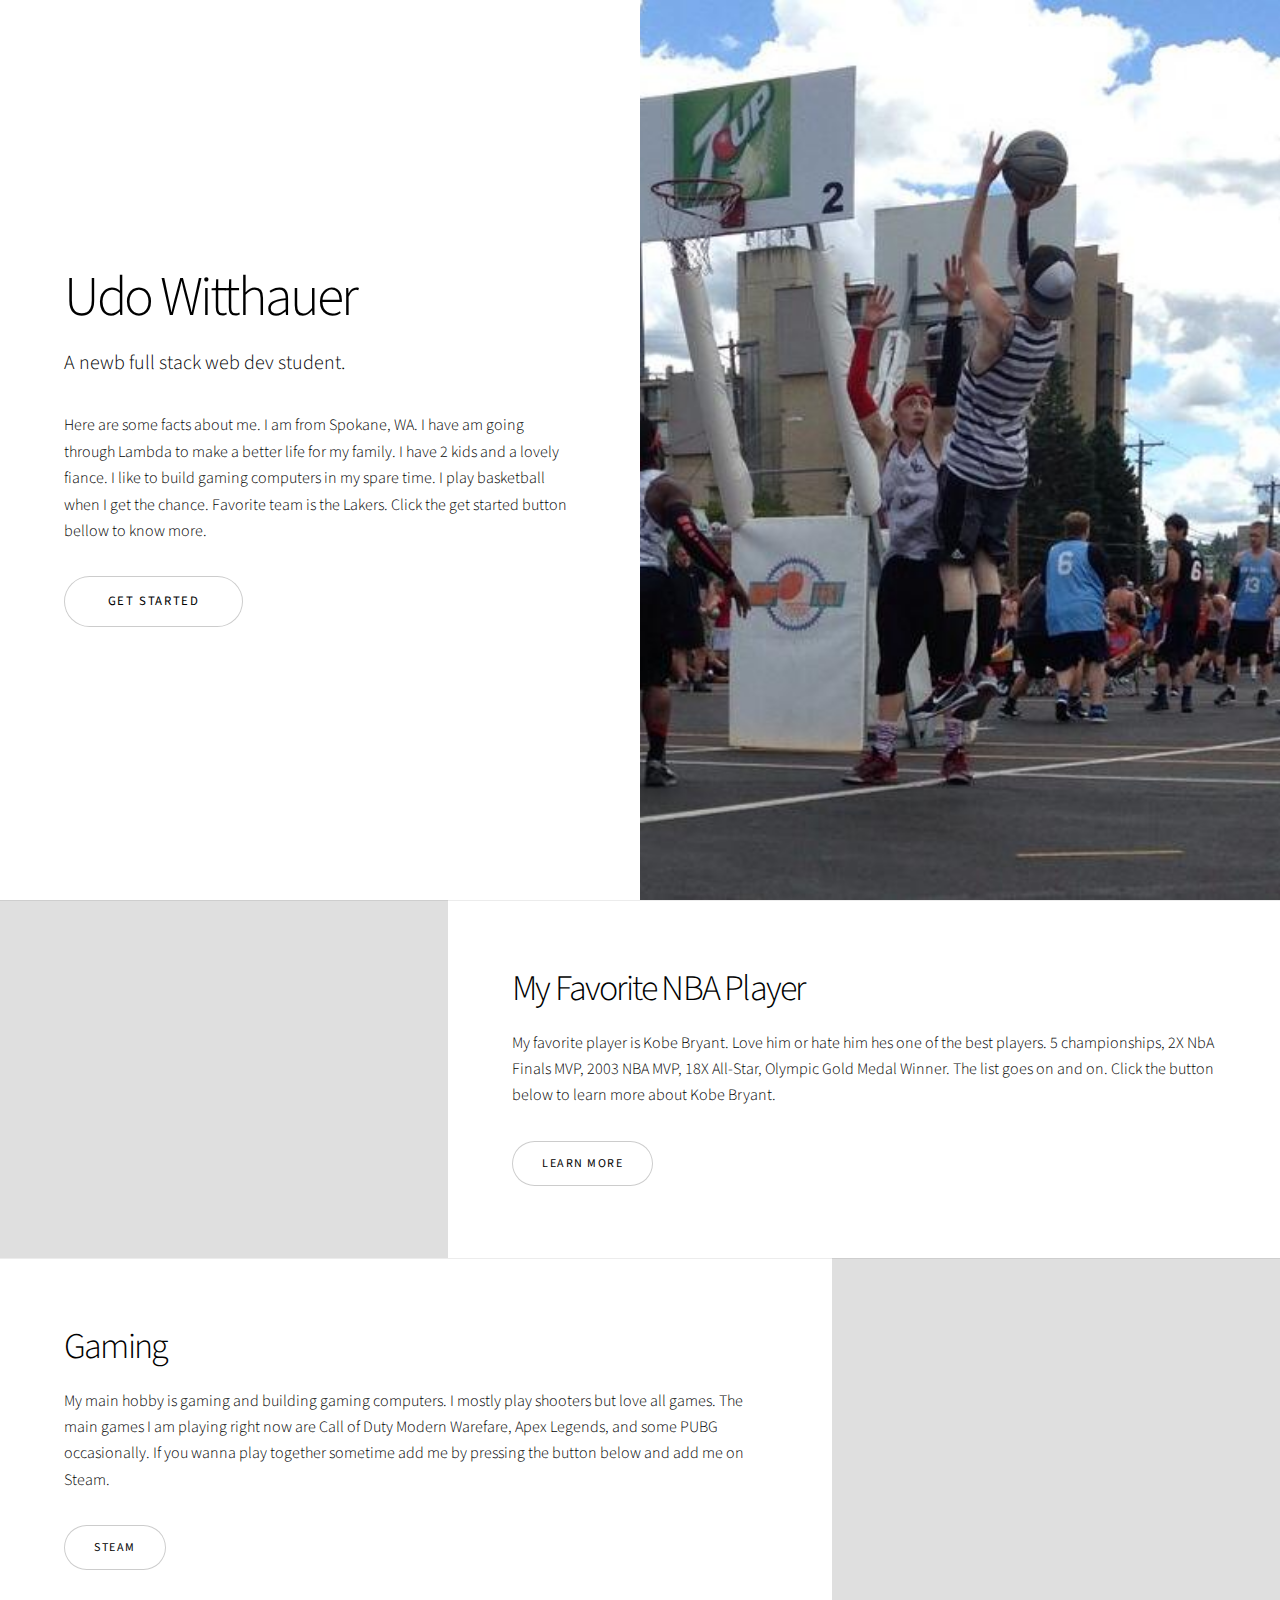
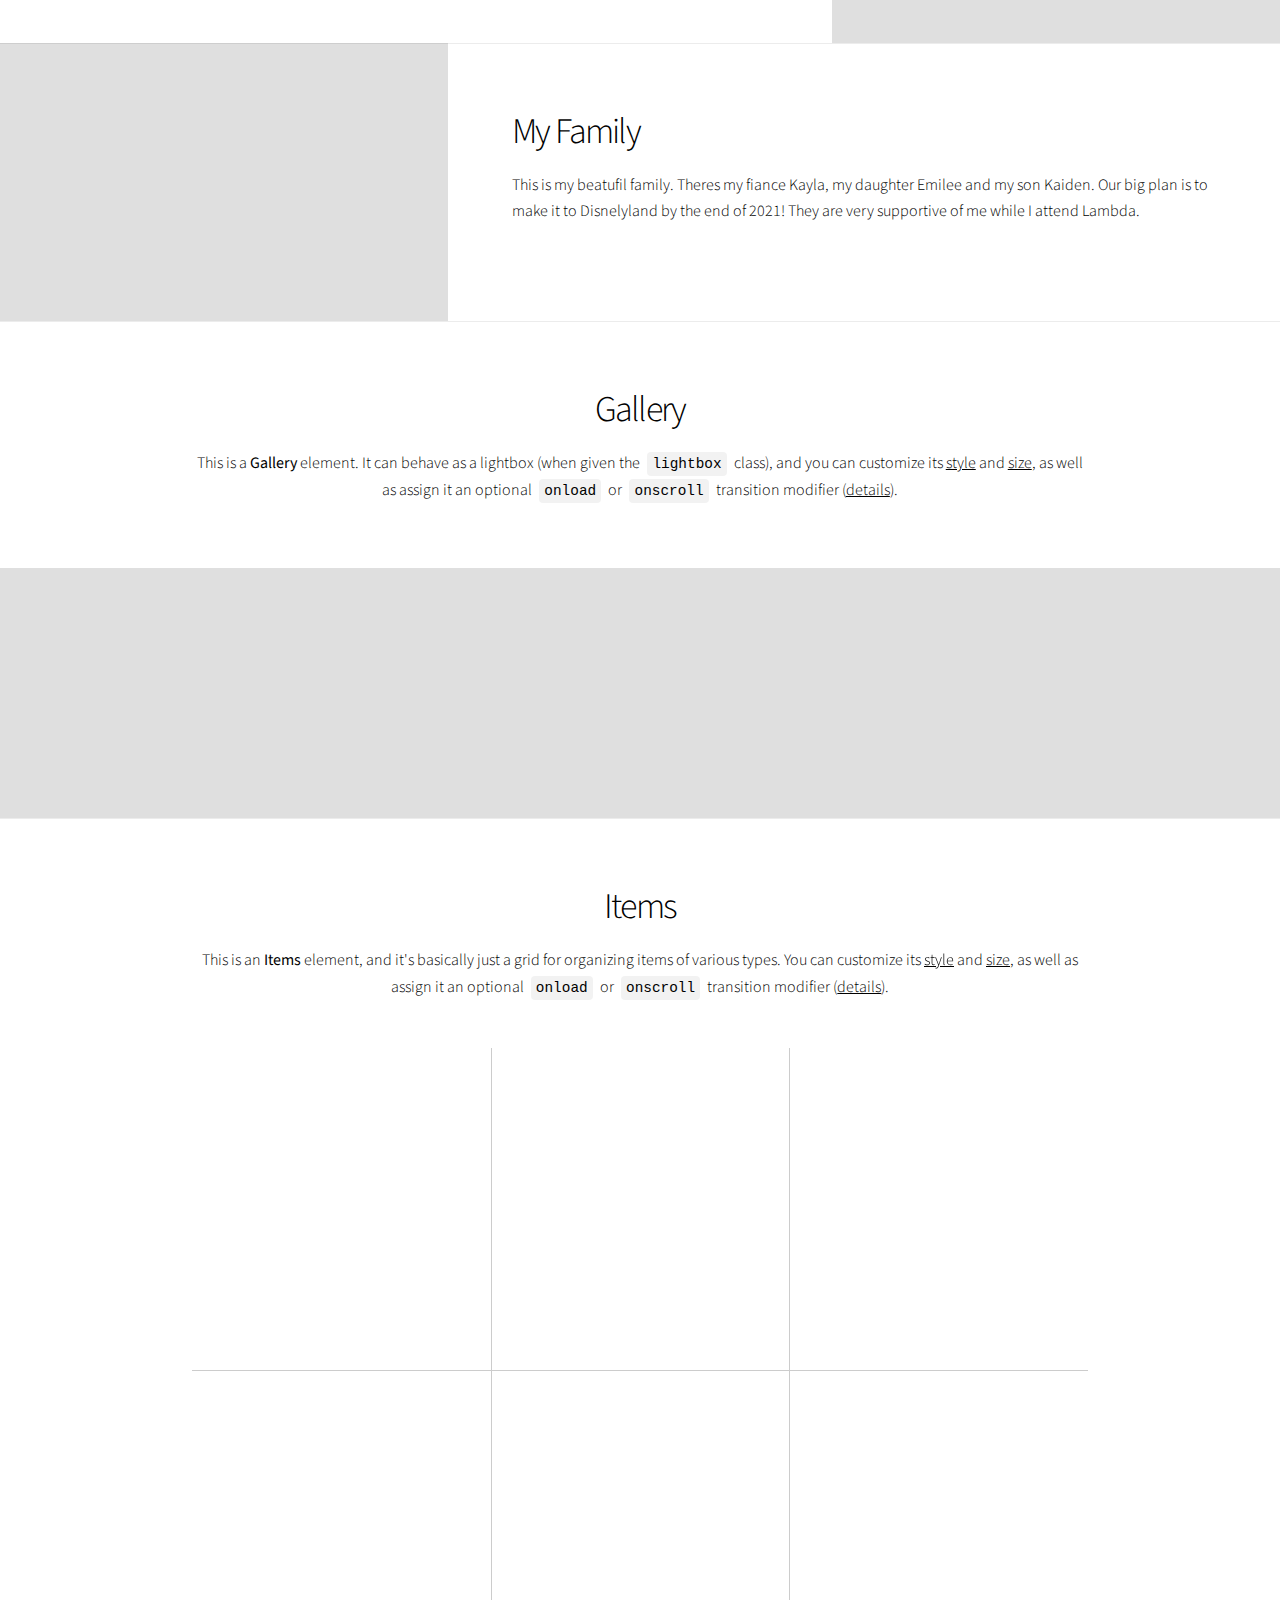
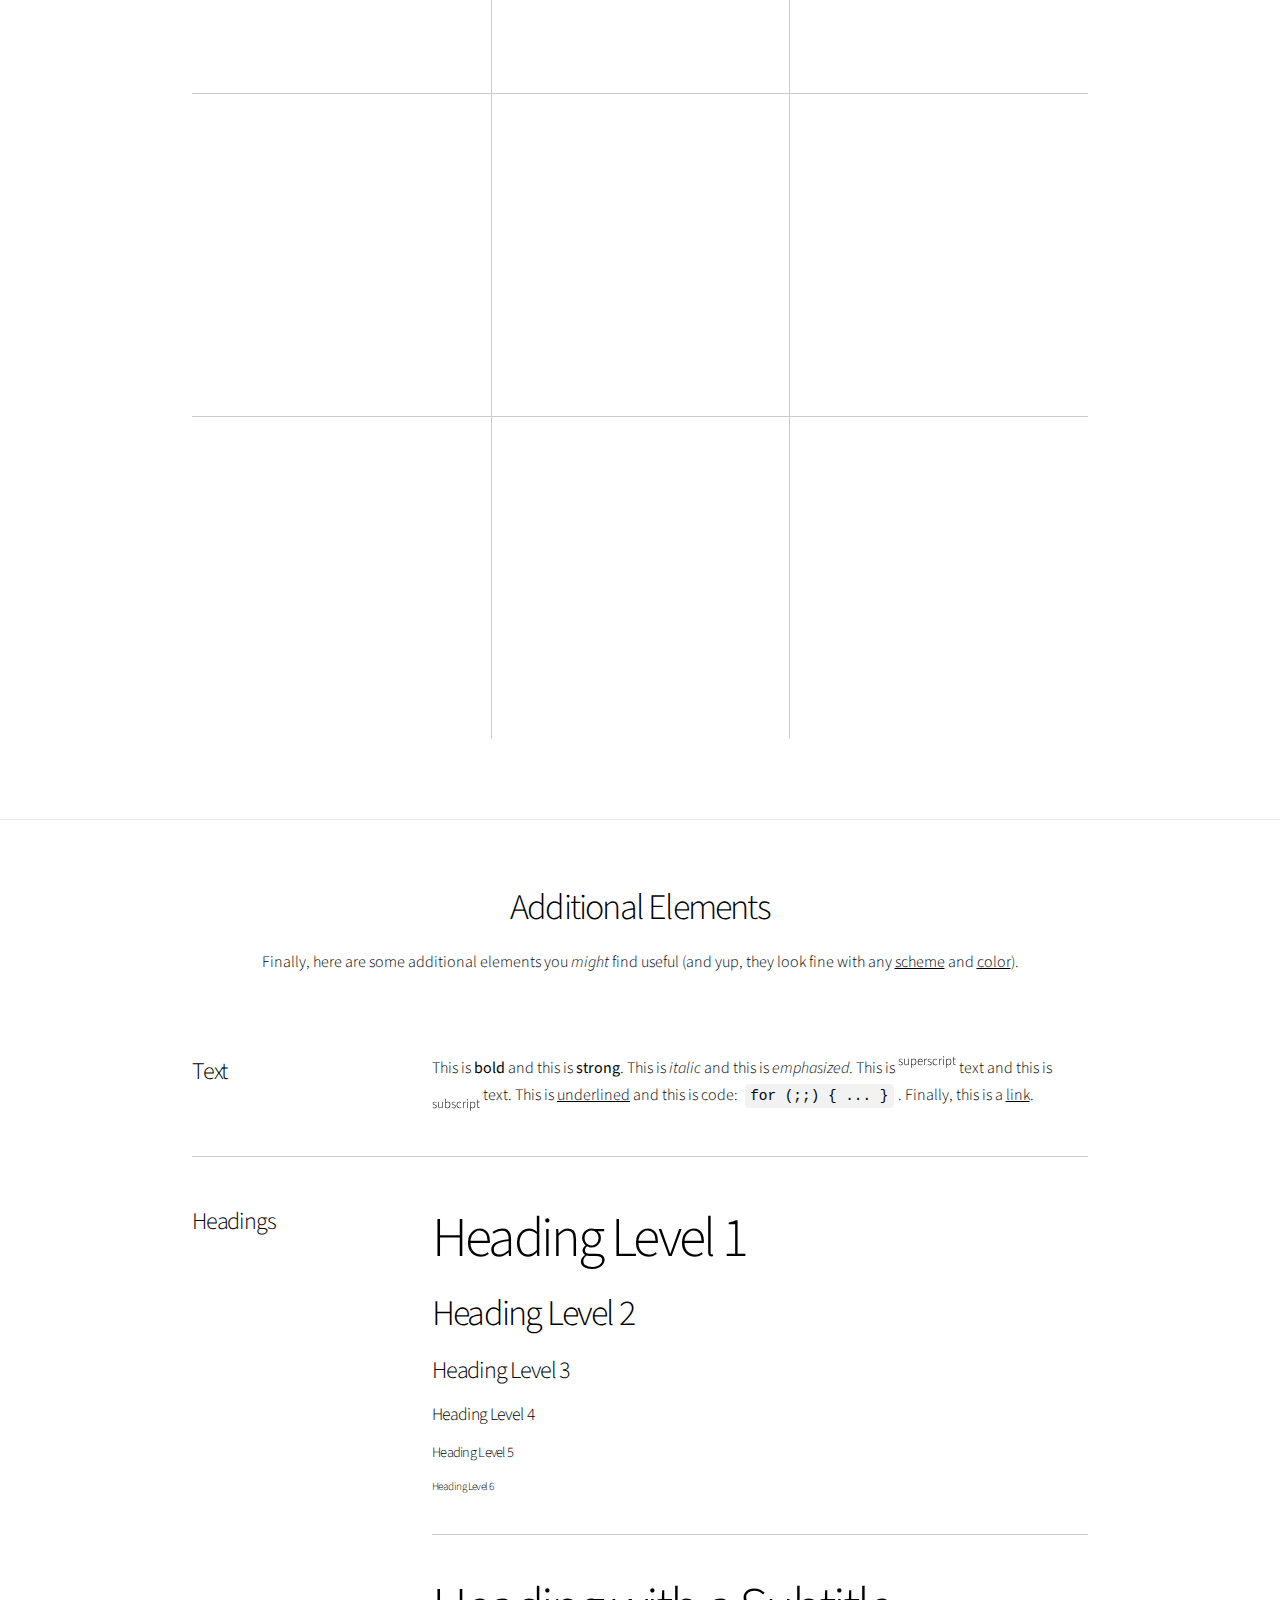
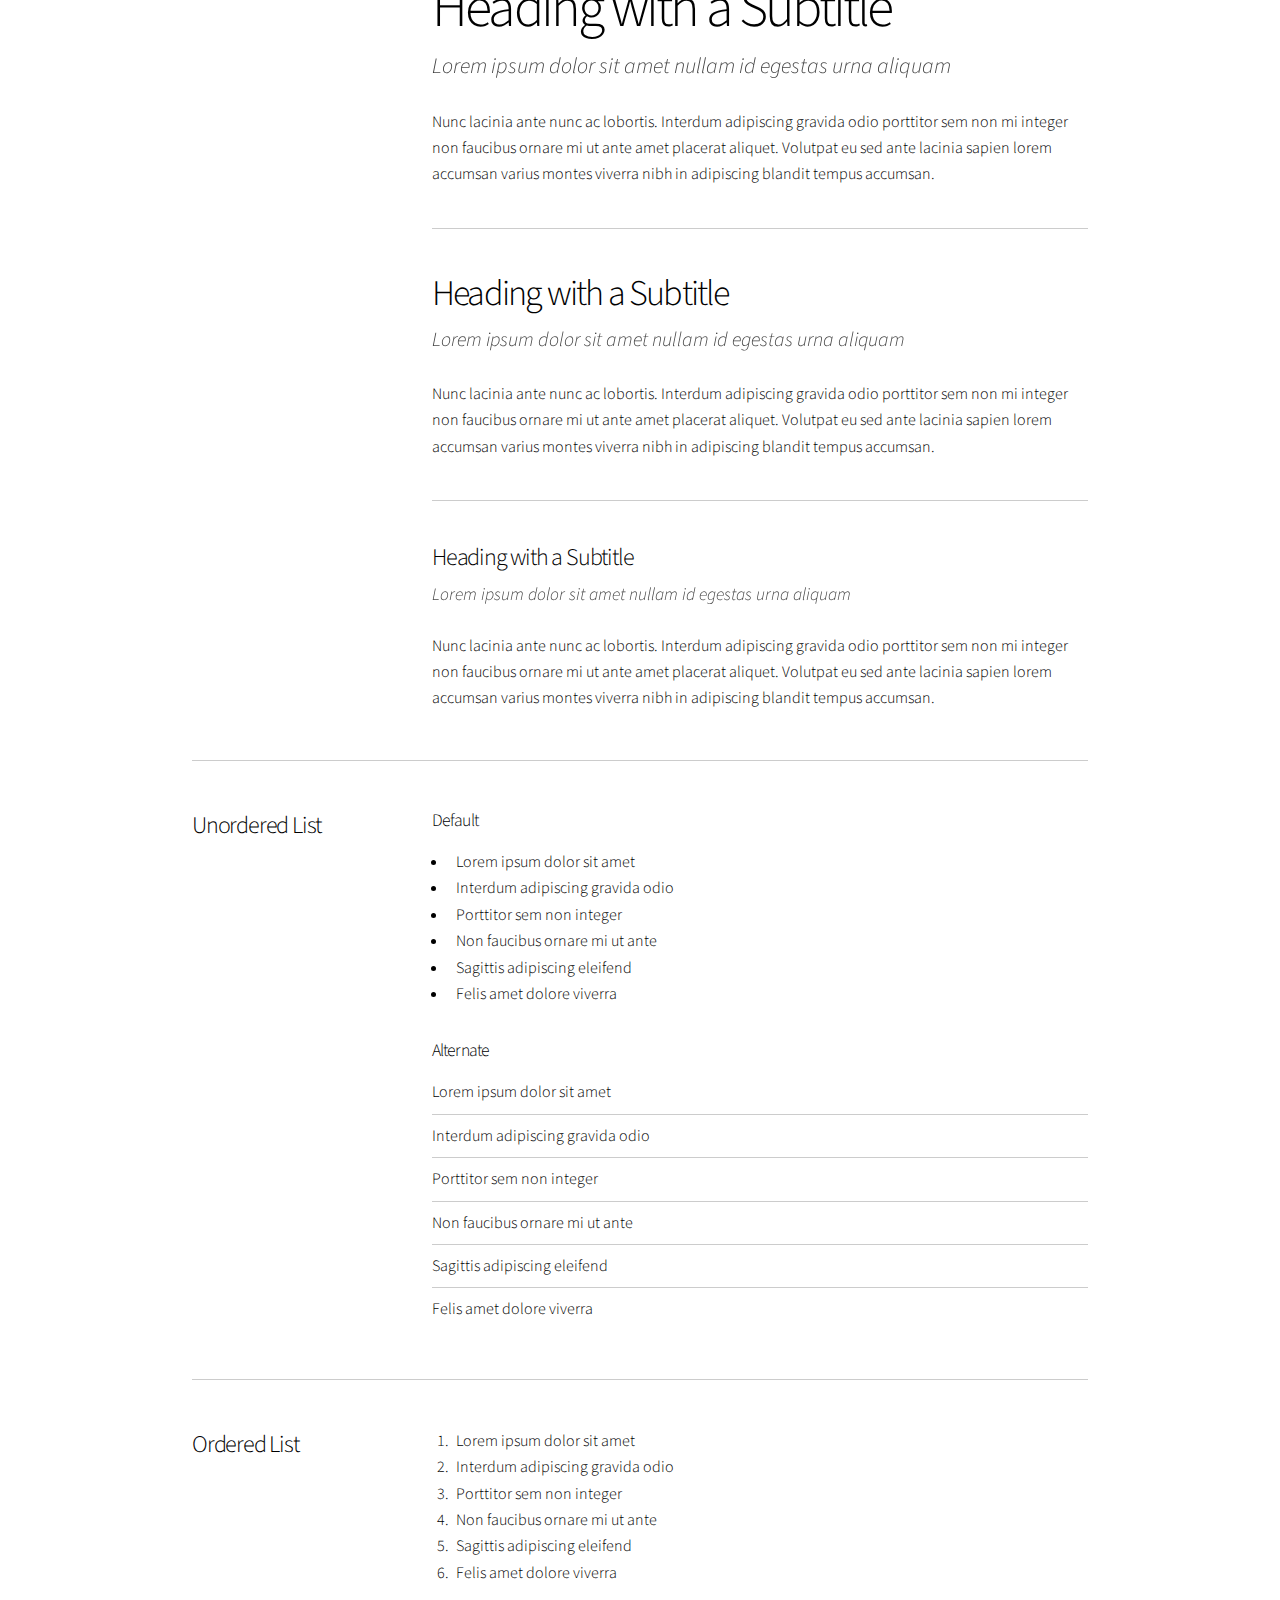
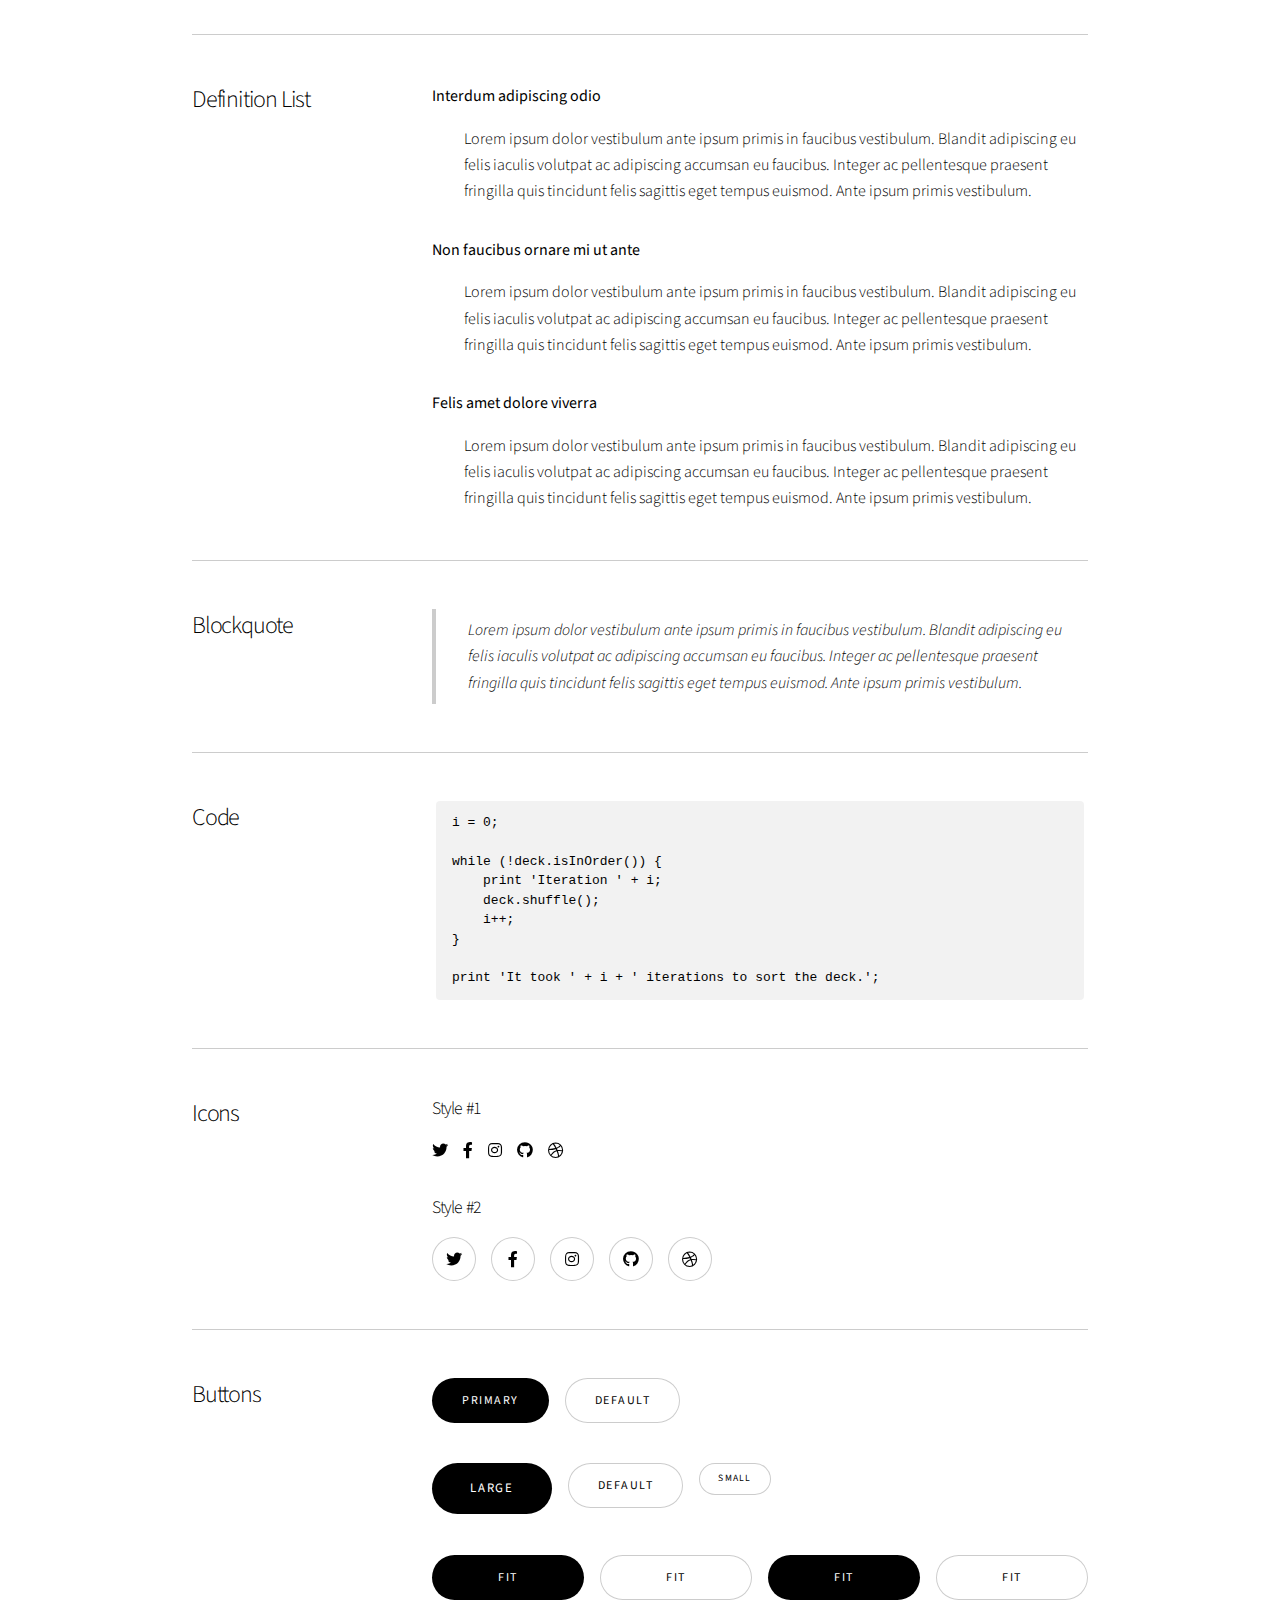
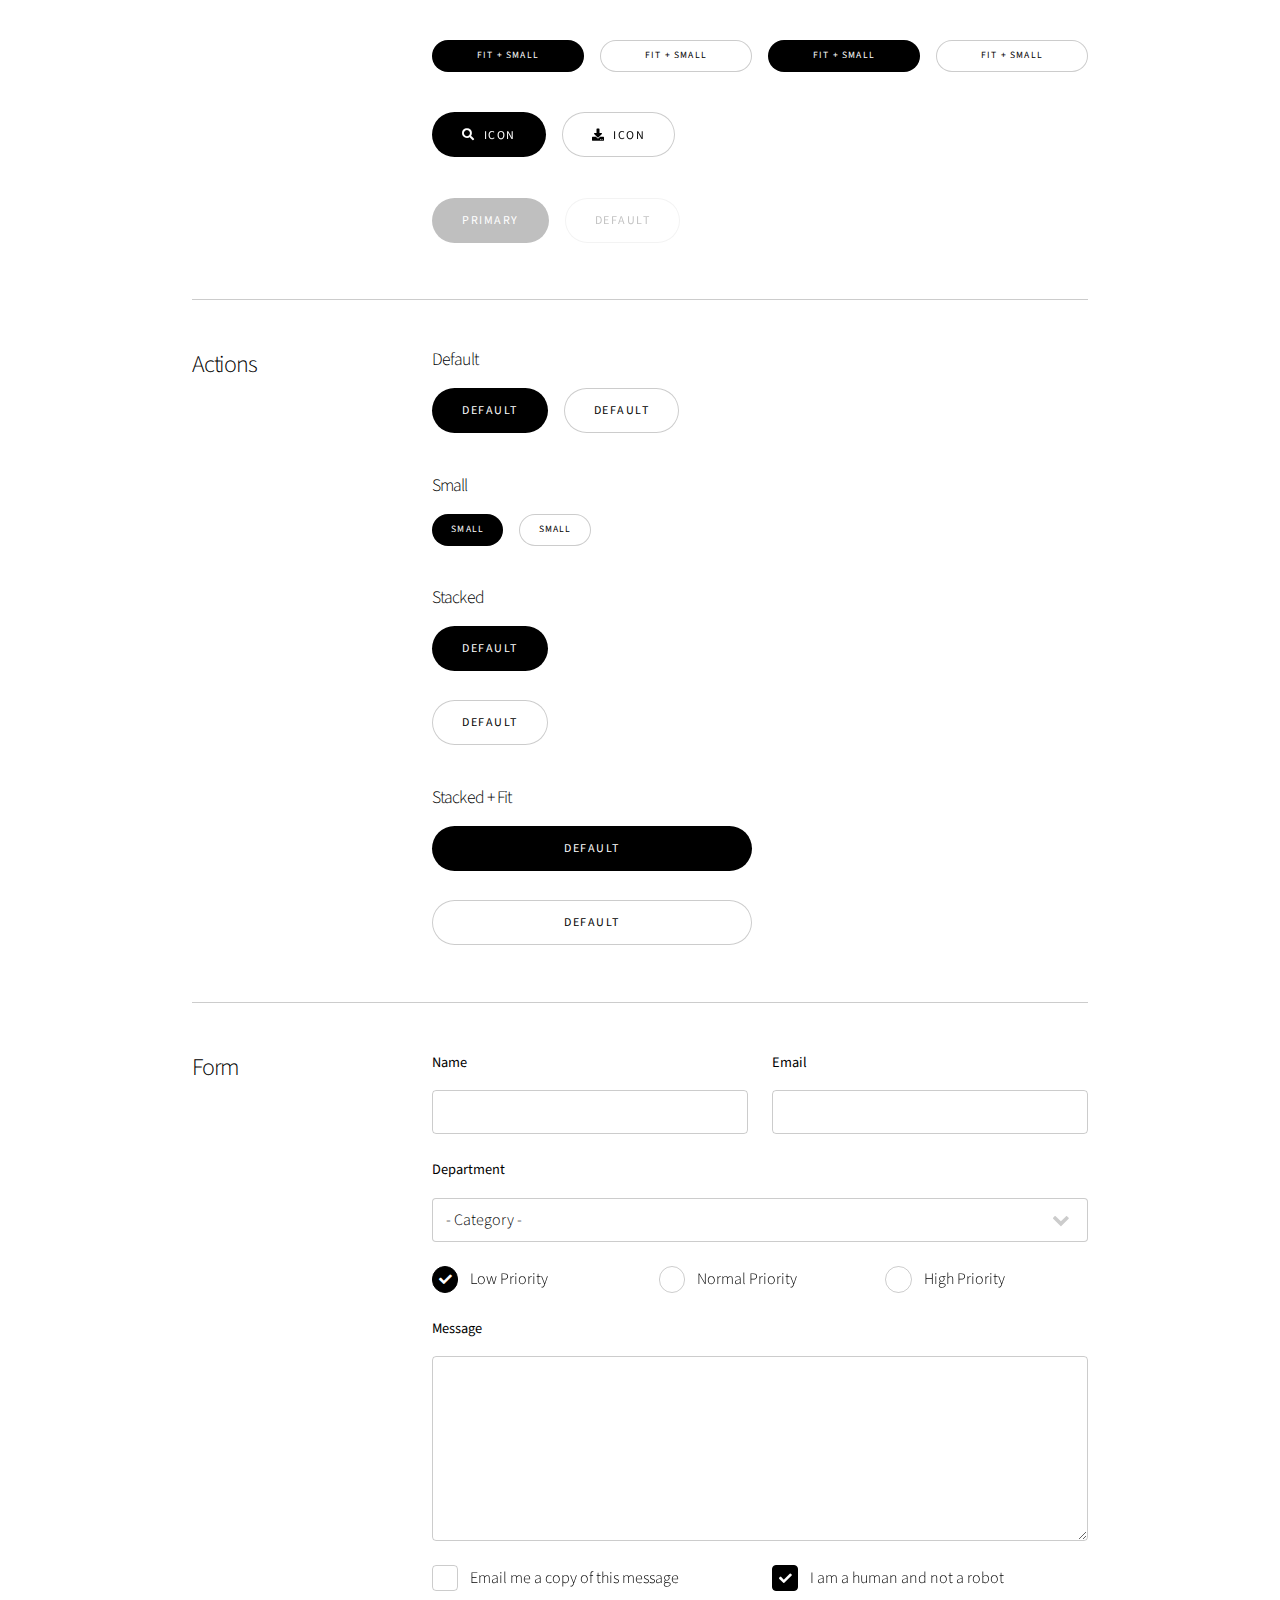
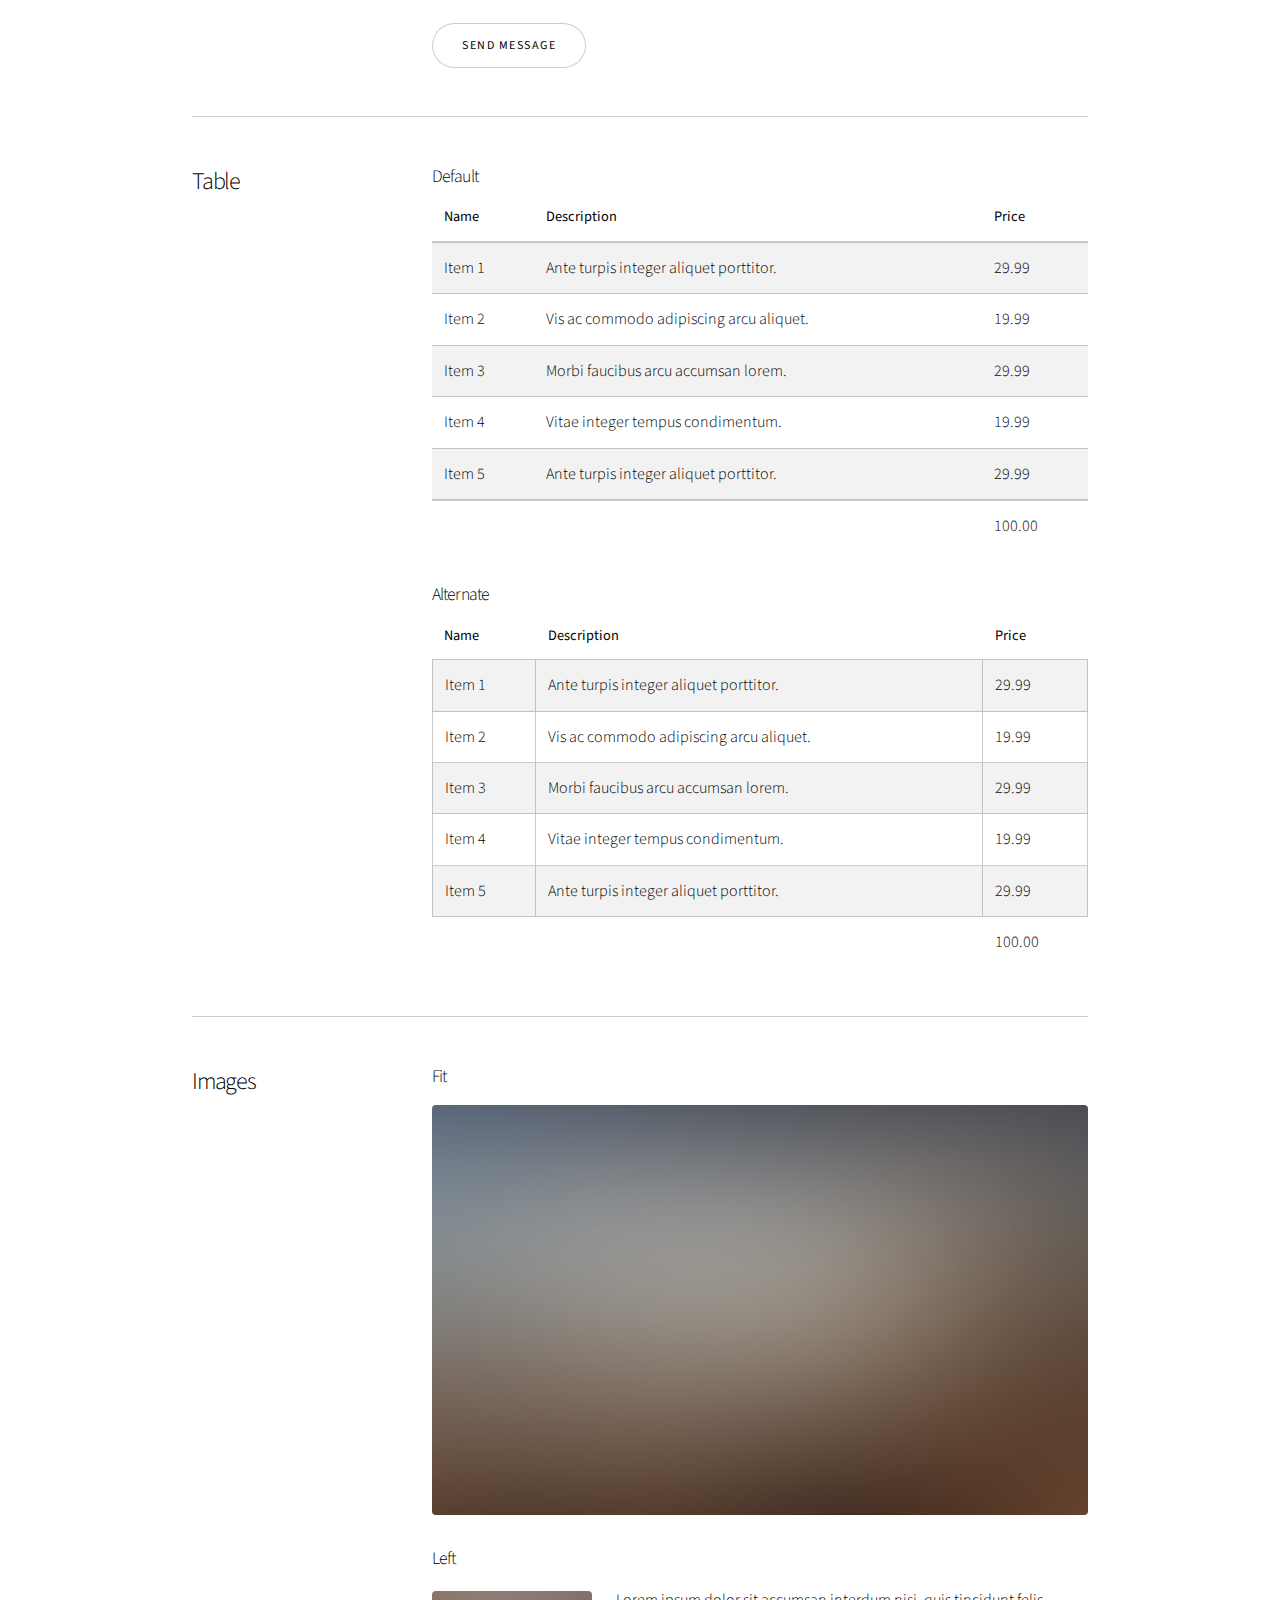
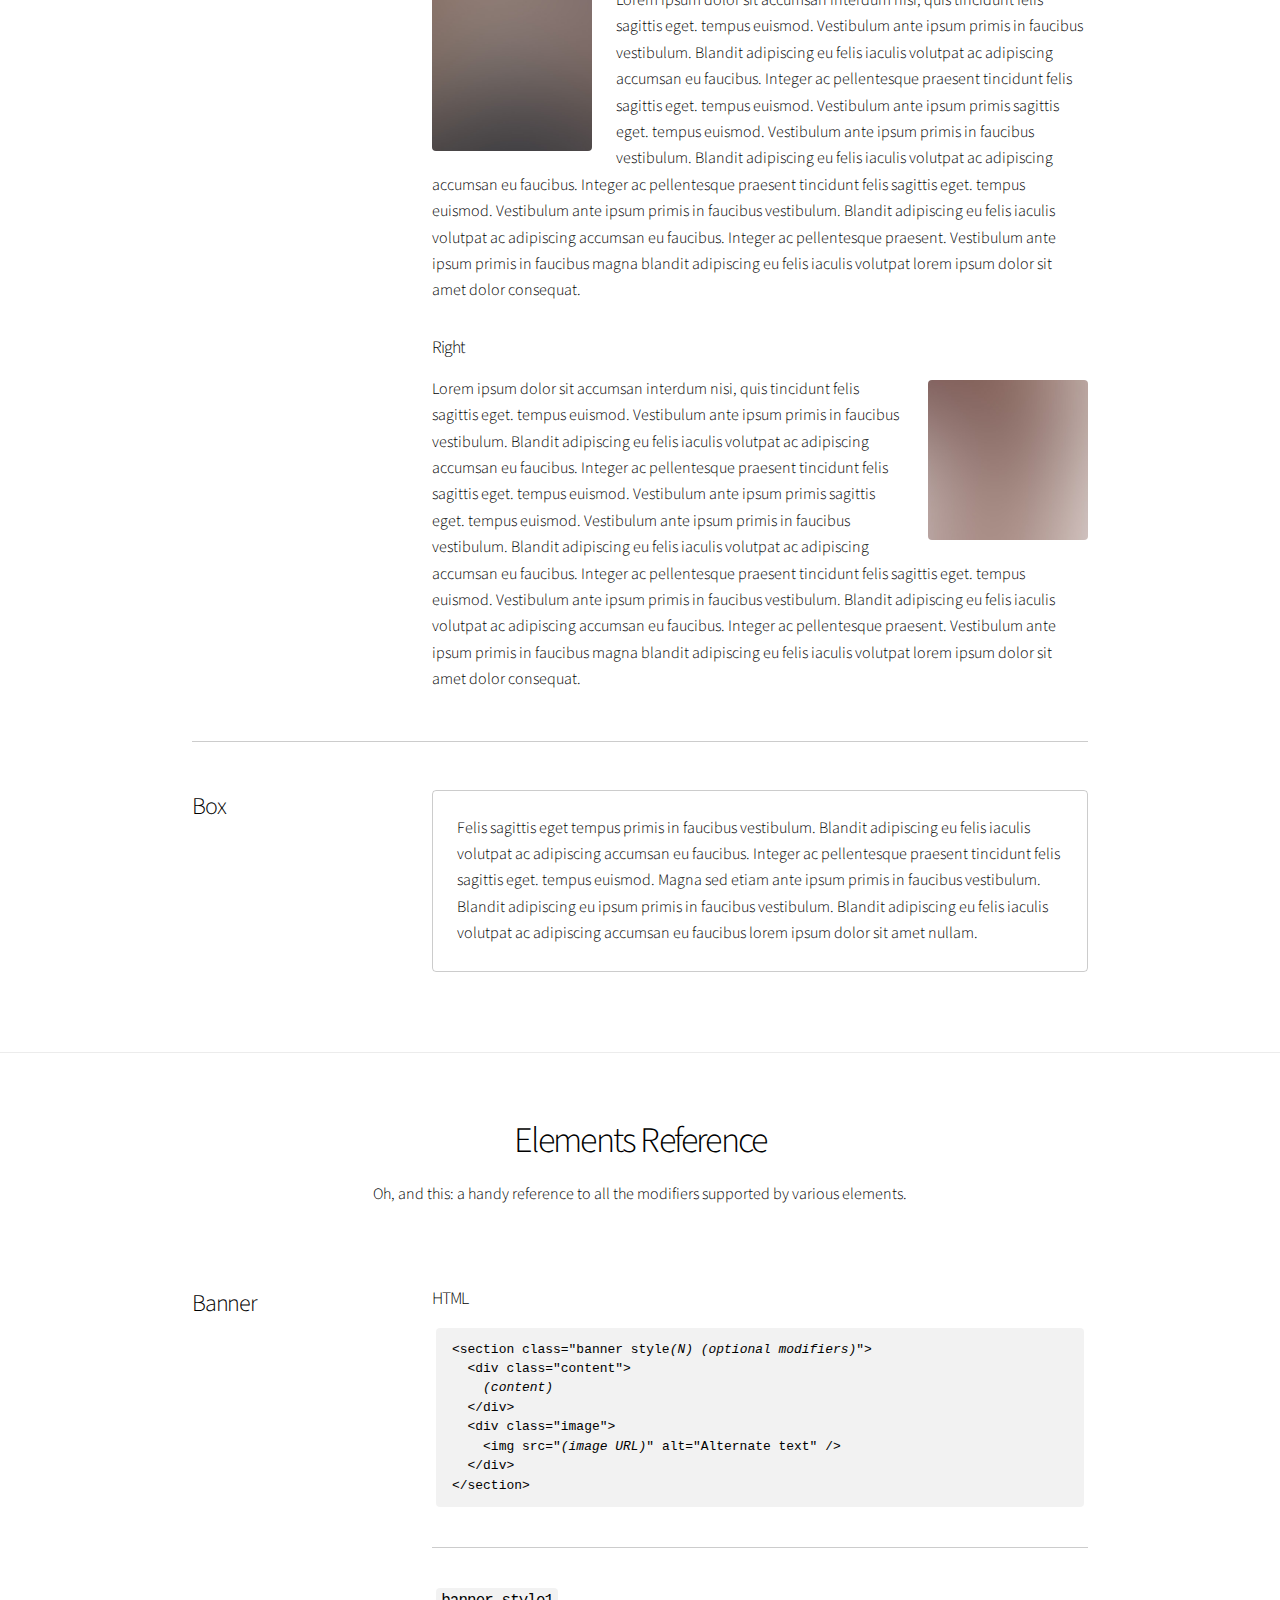
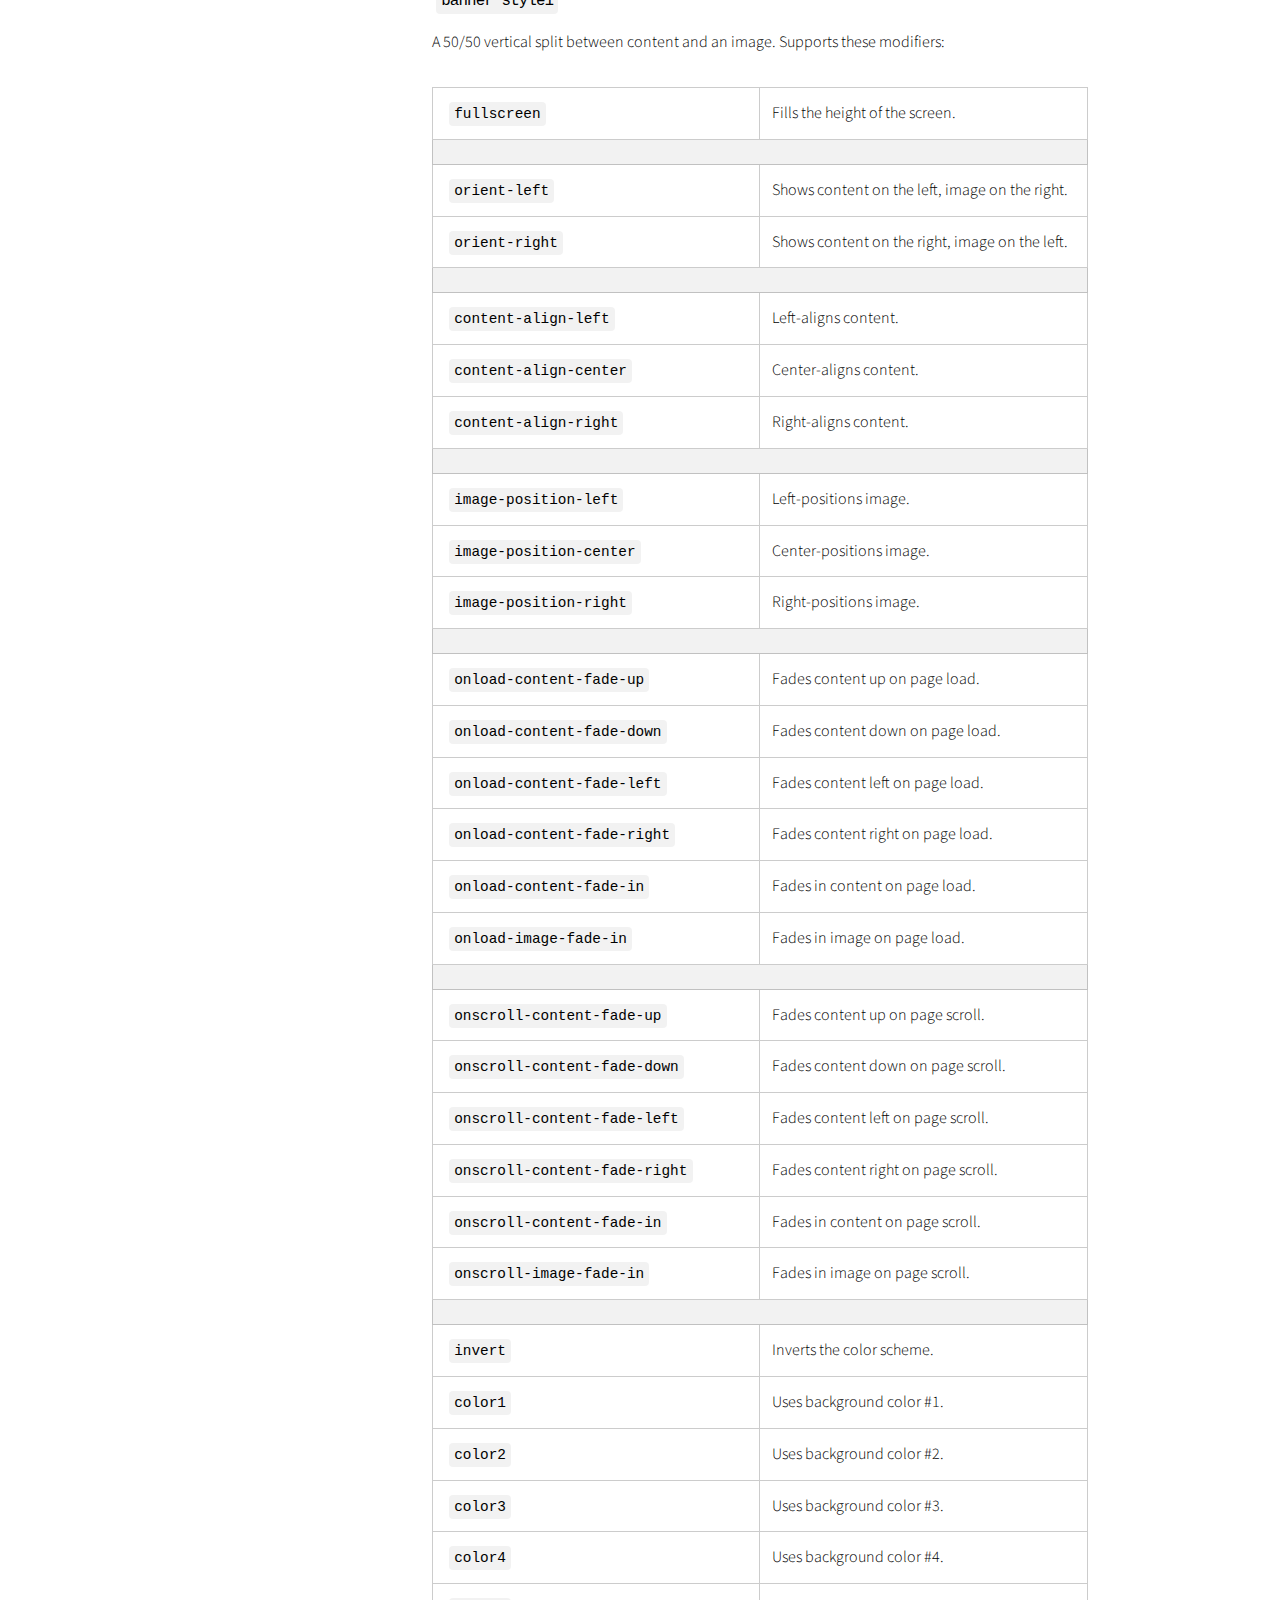
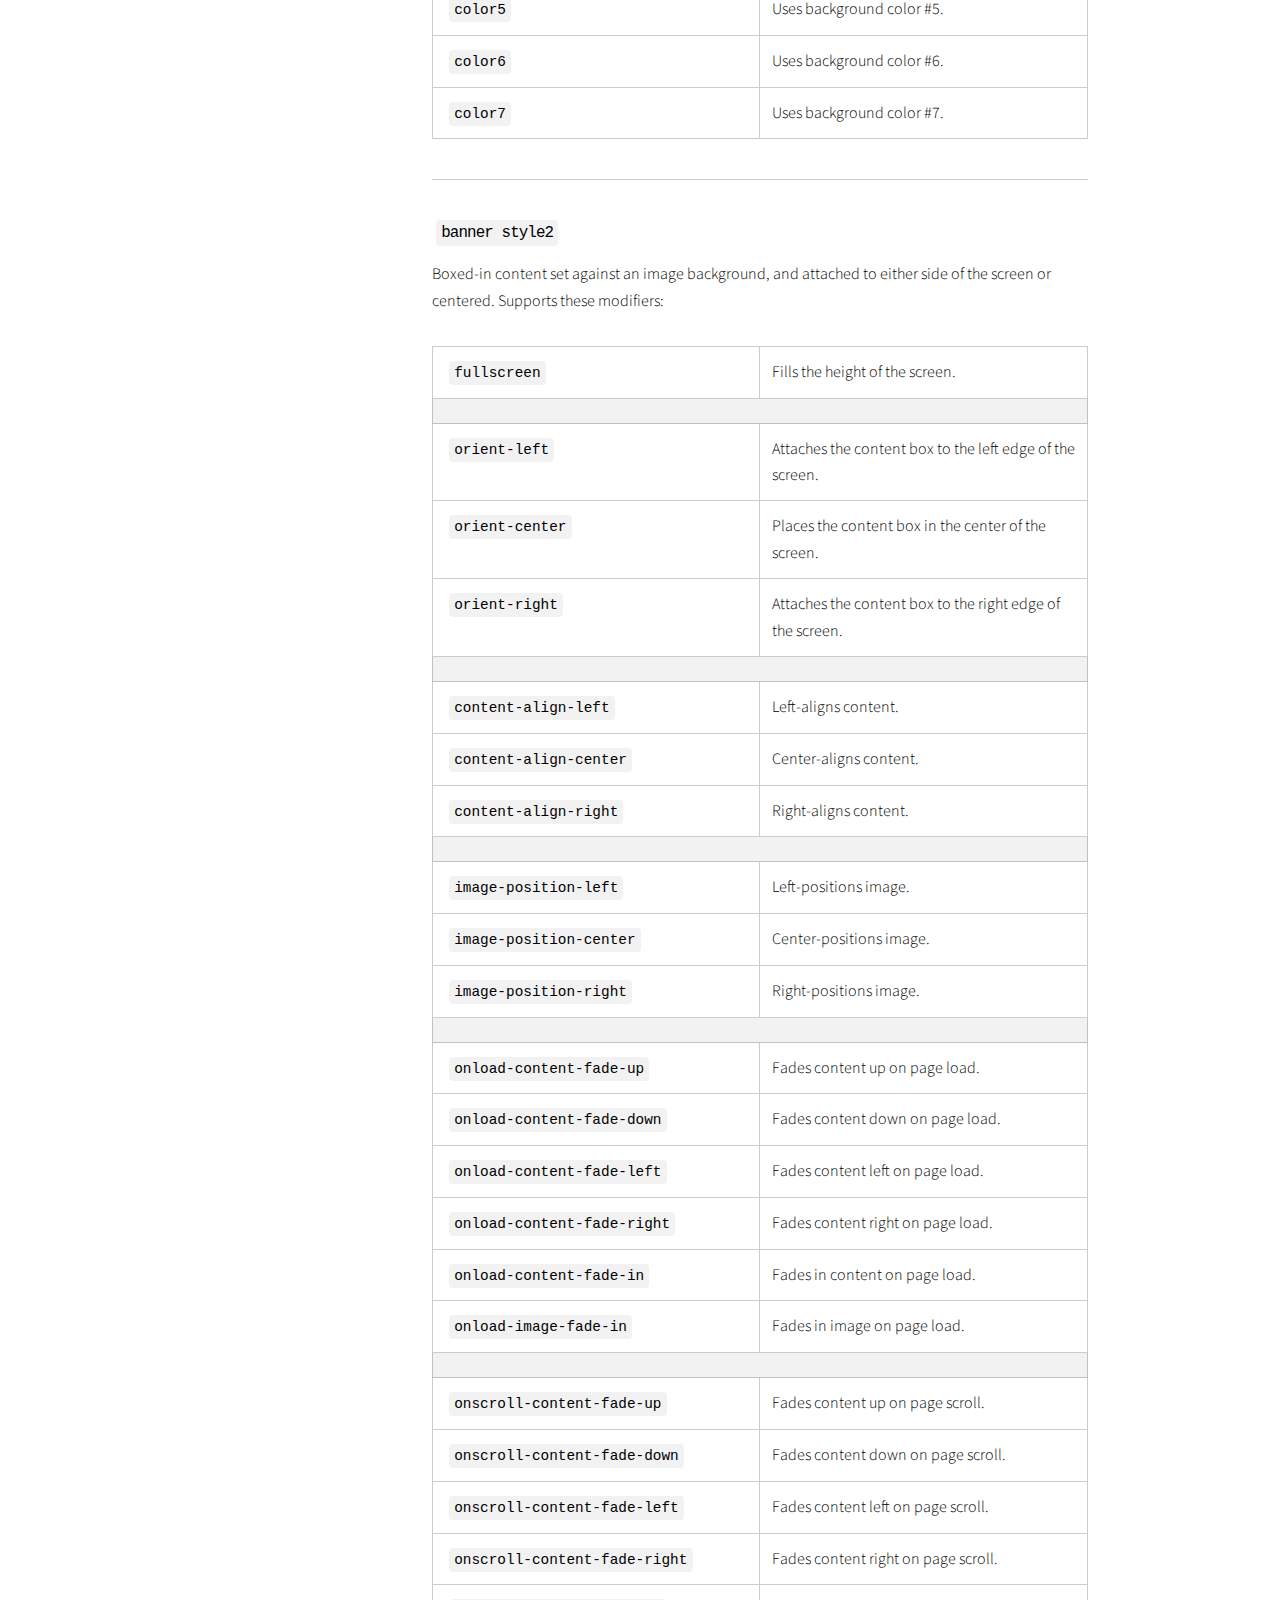
==== commit 77d6fba8: "udo-witthauer" ====
--- a/index-demo.html
+++ b/index-demo.html
@@ -30,7 +30,7 @@
 							</ul>
 						</div>
 						<div class="image">
-							<img src="images/banner.jpg" alt="" />
+							<img src="images/hoopfest.jpg" alt="hoopfest" />
 						</div>
 					</section>
 
